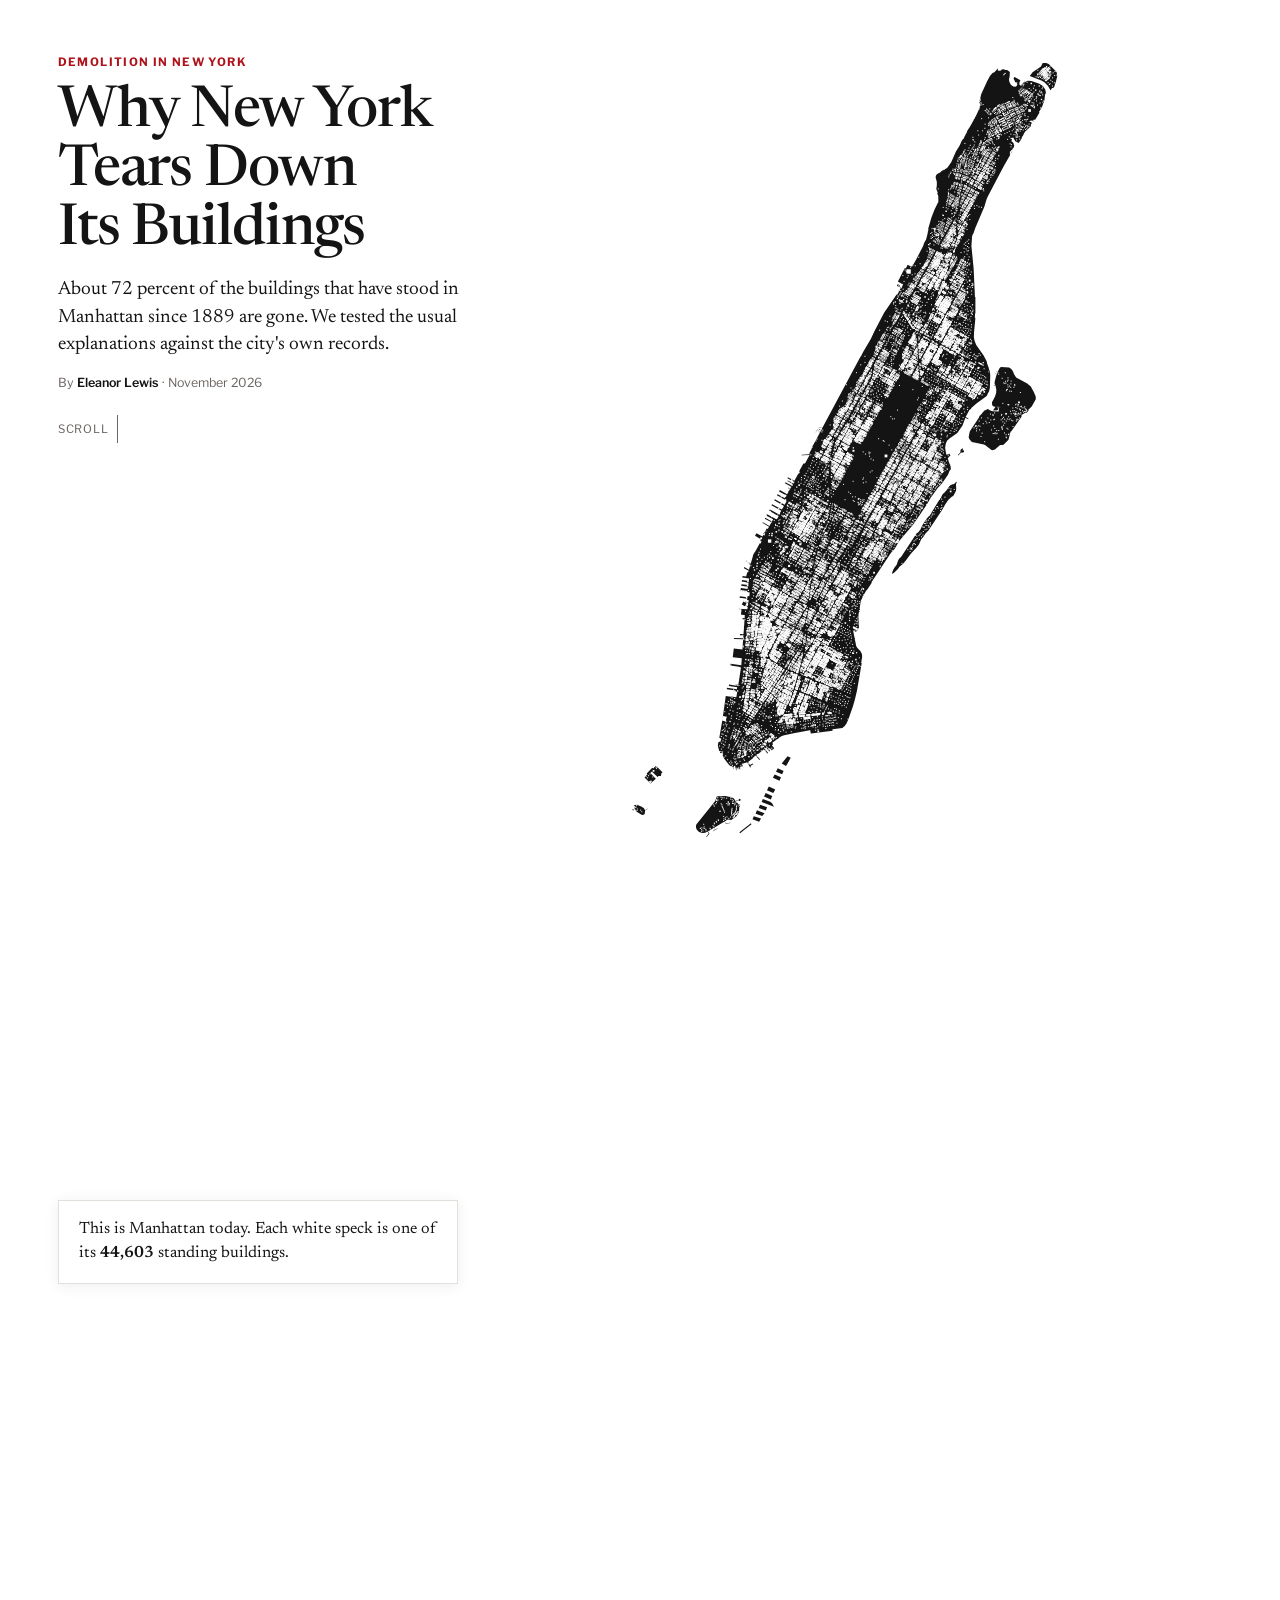
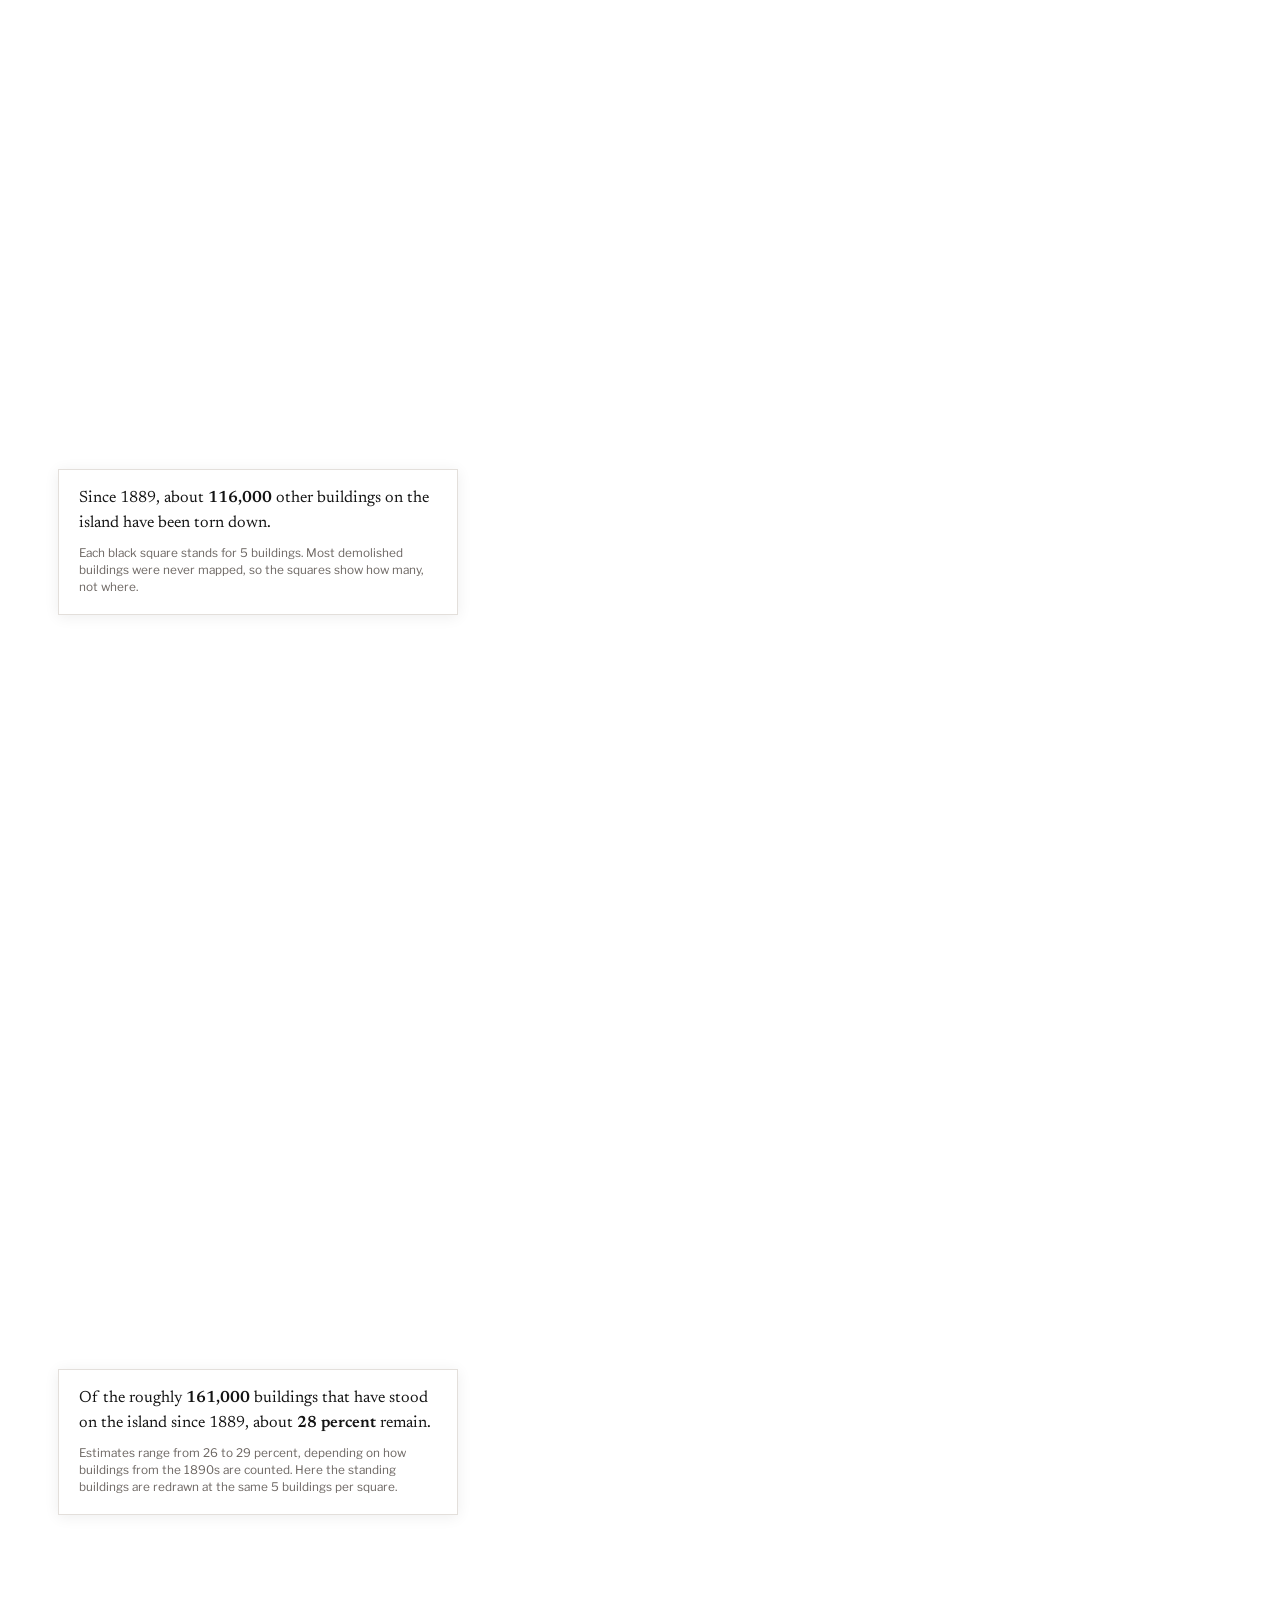
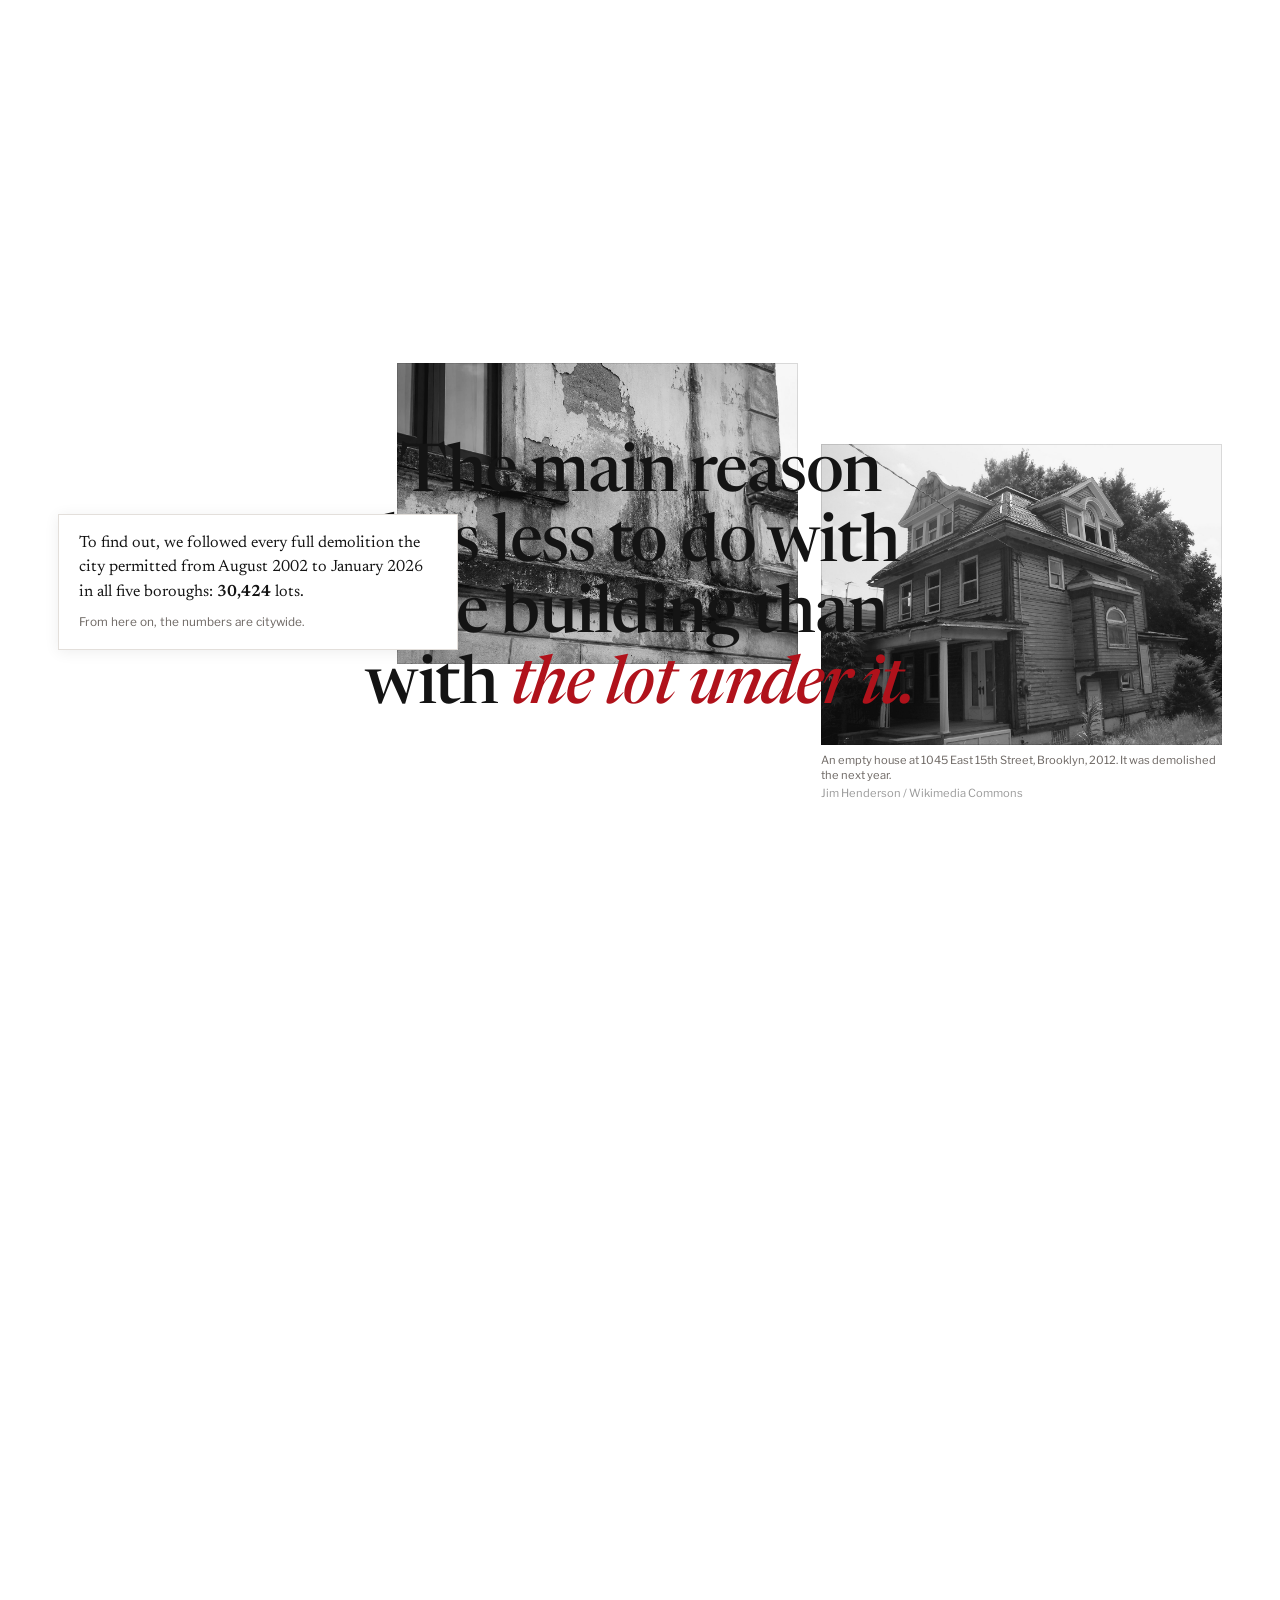
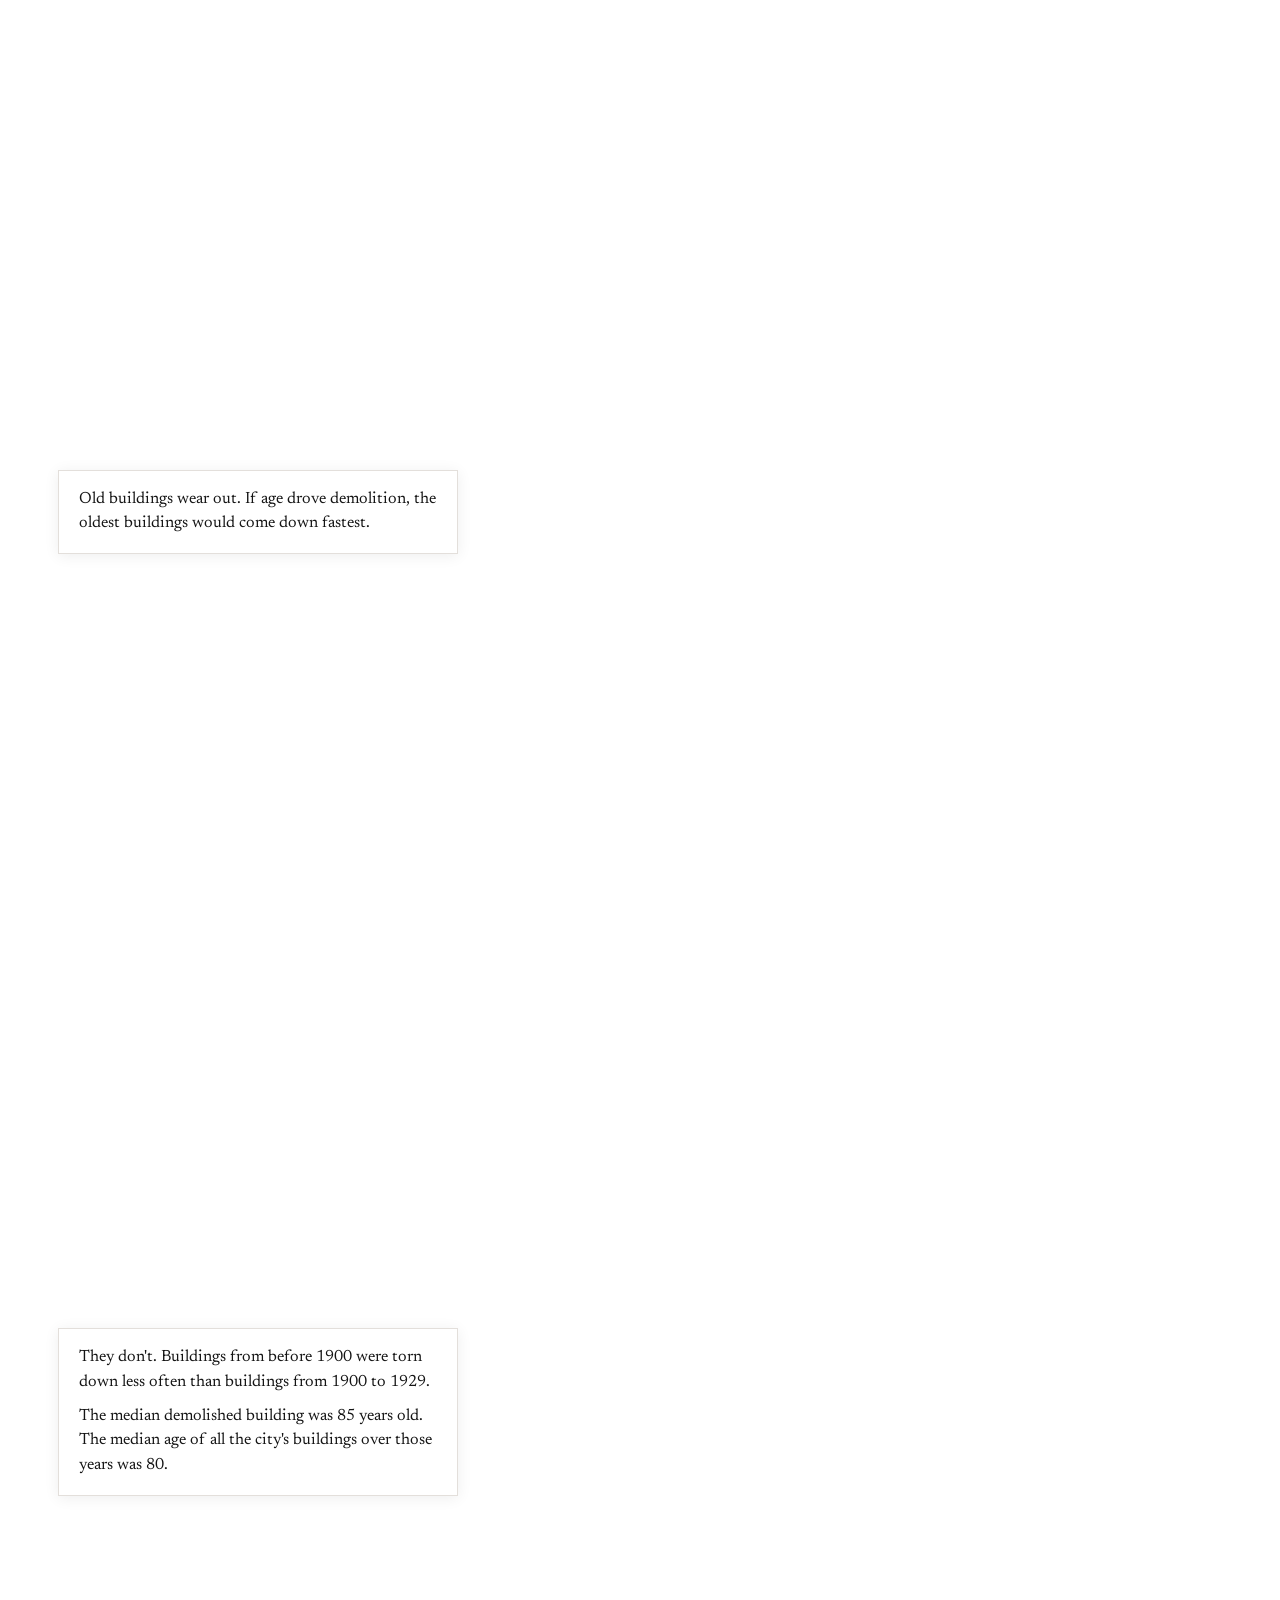
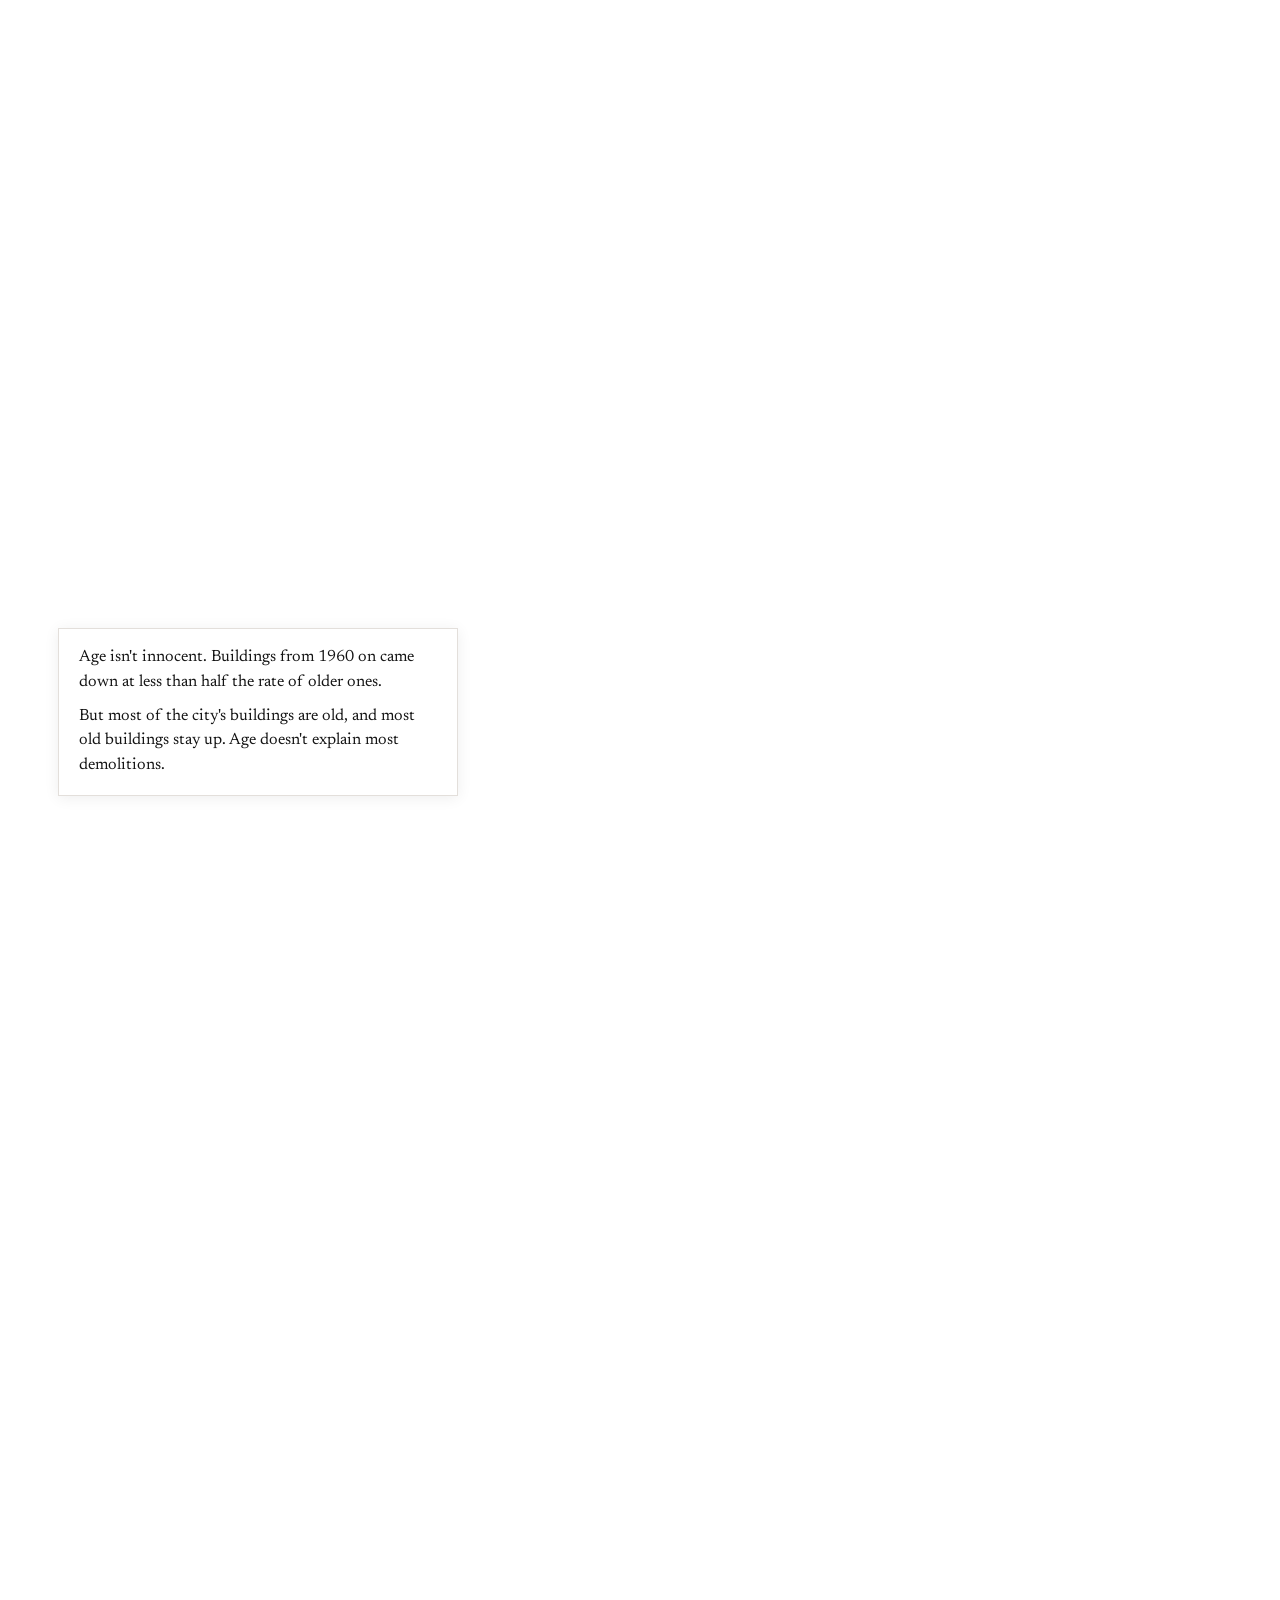
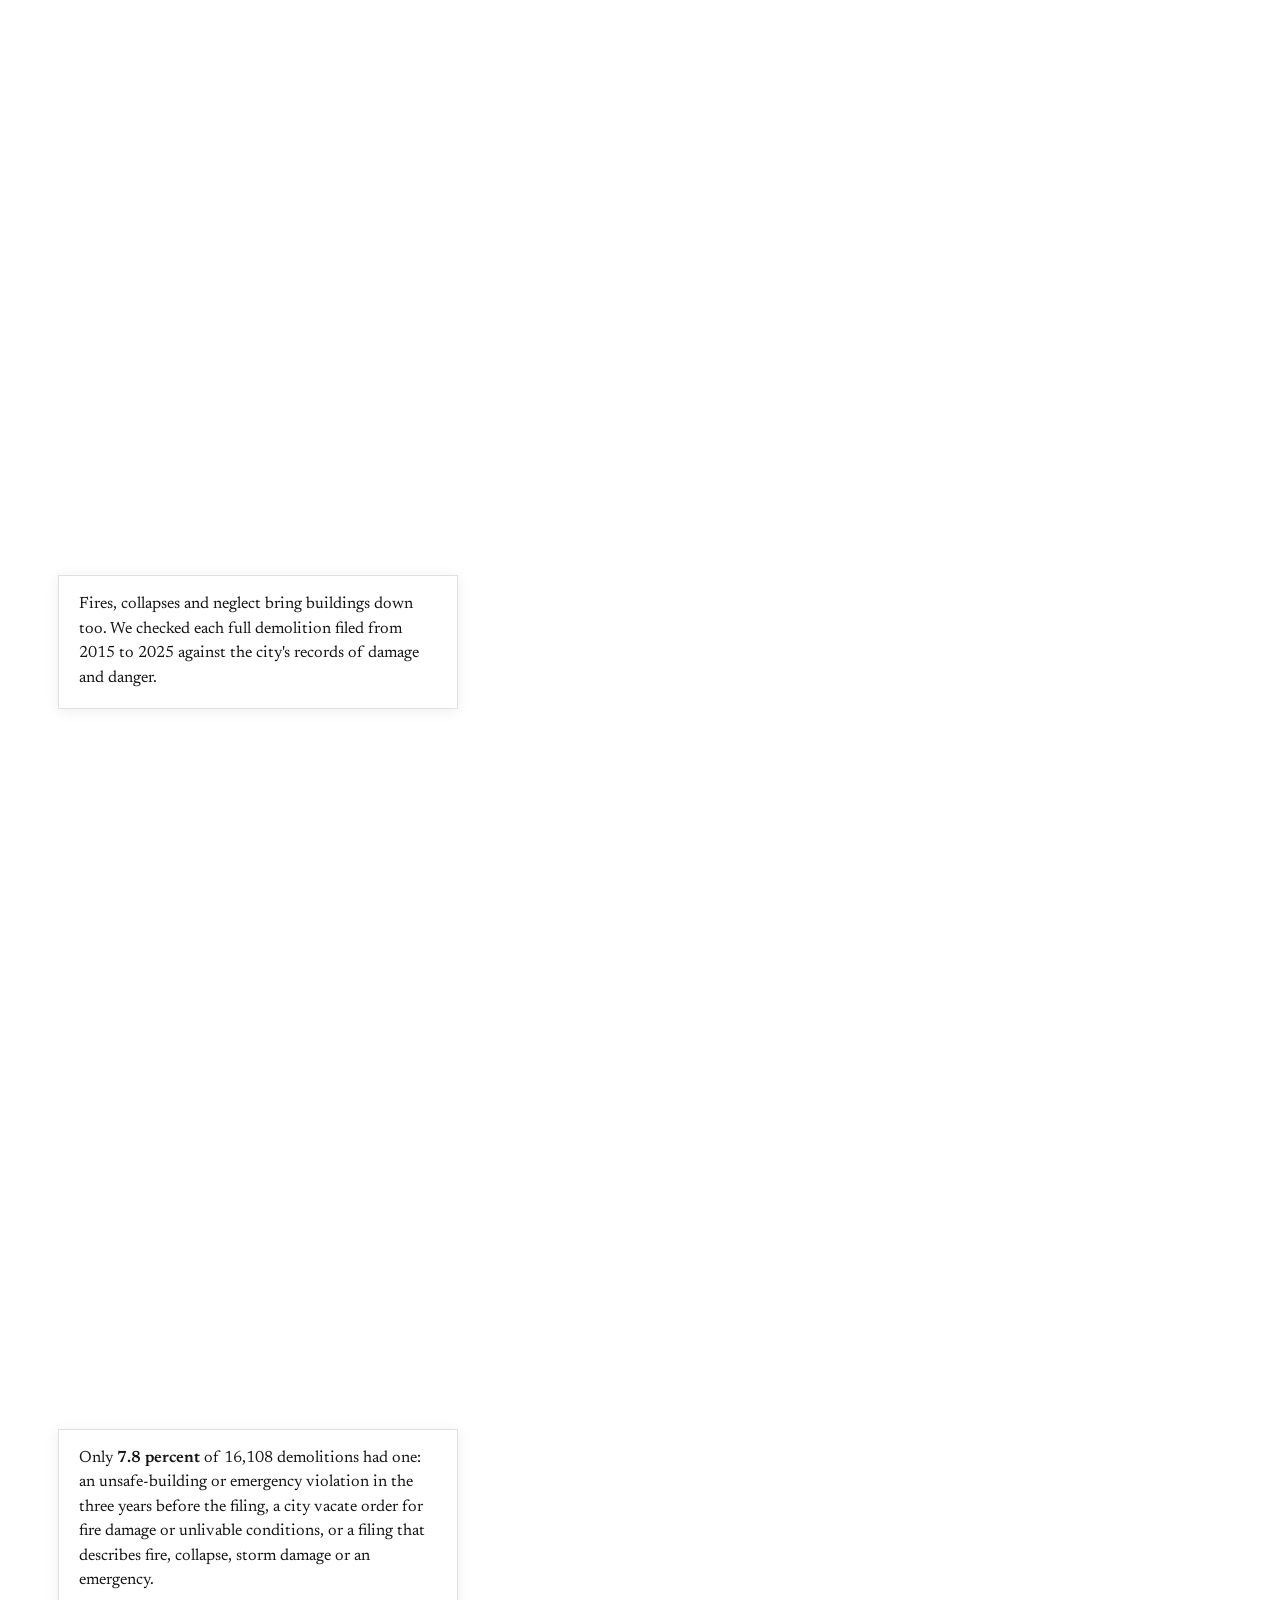
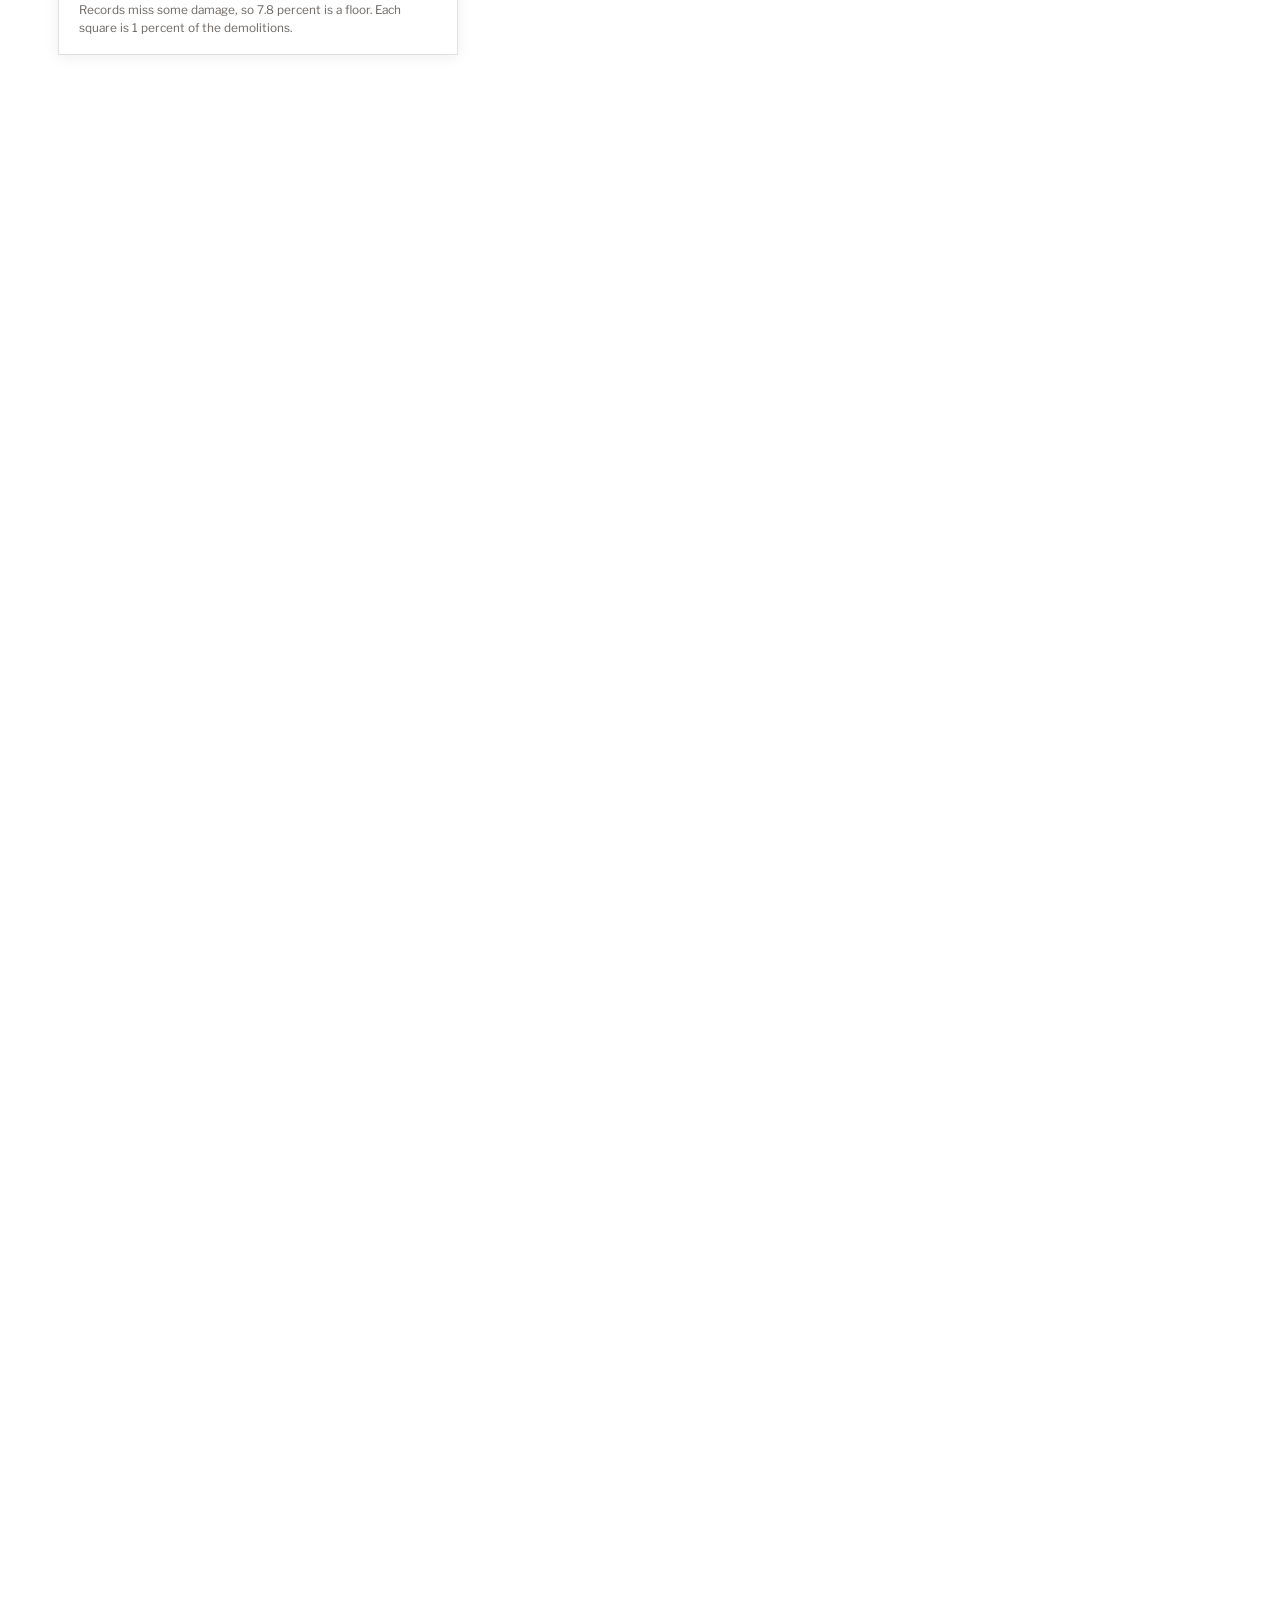
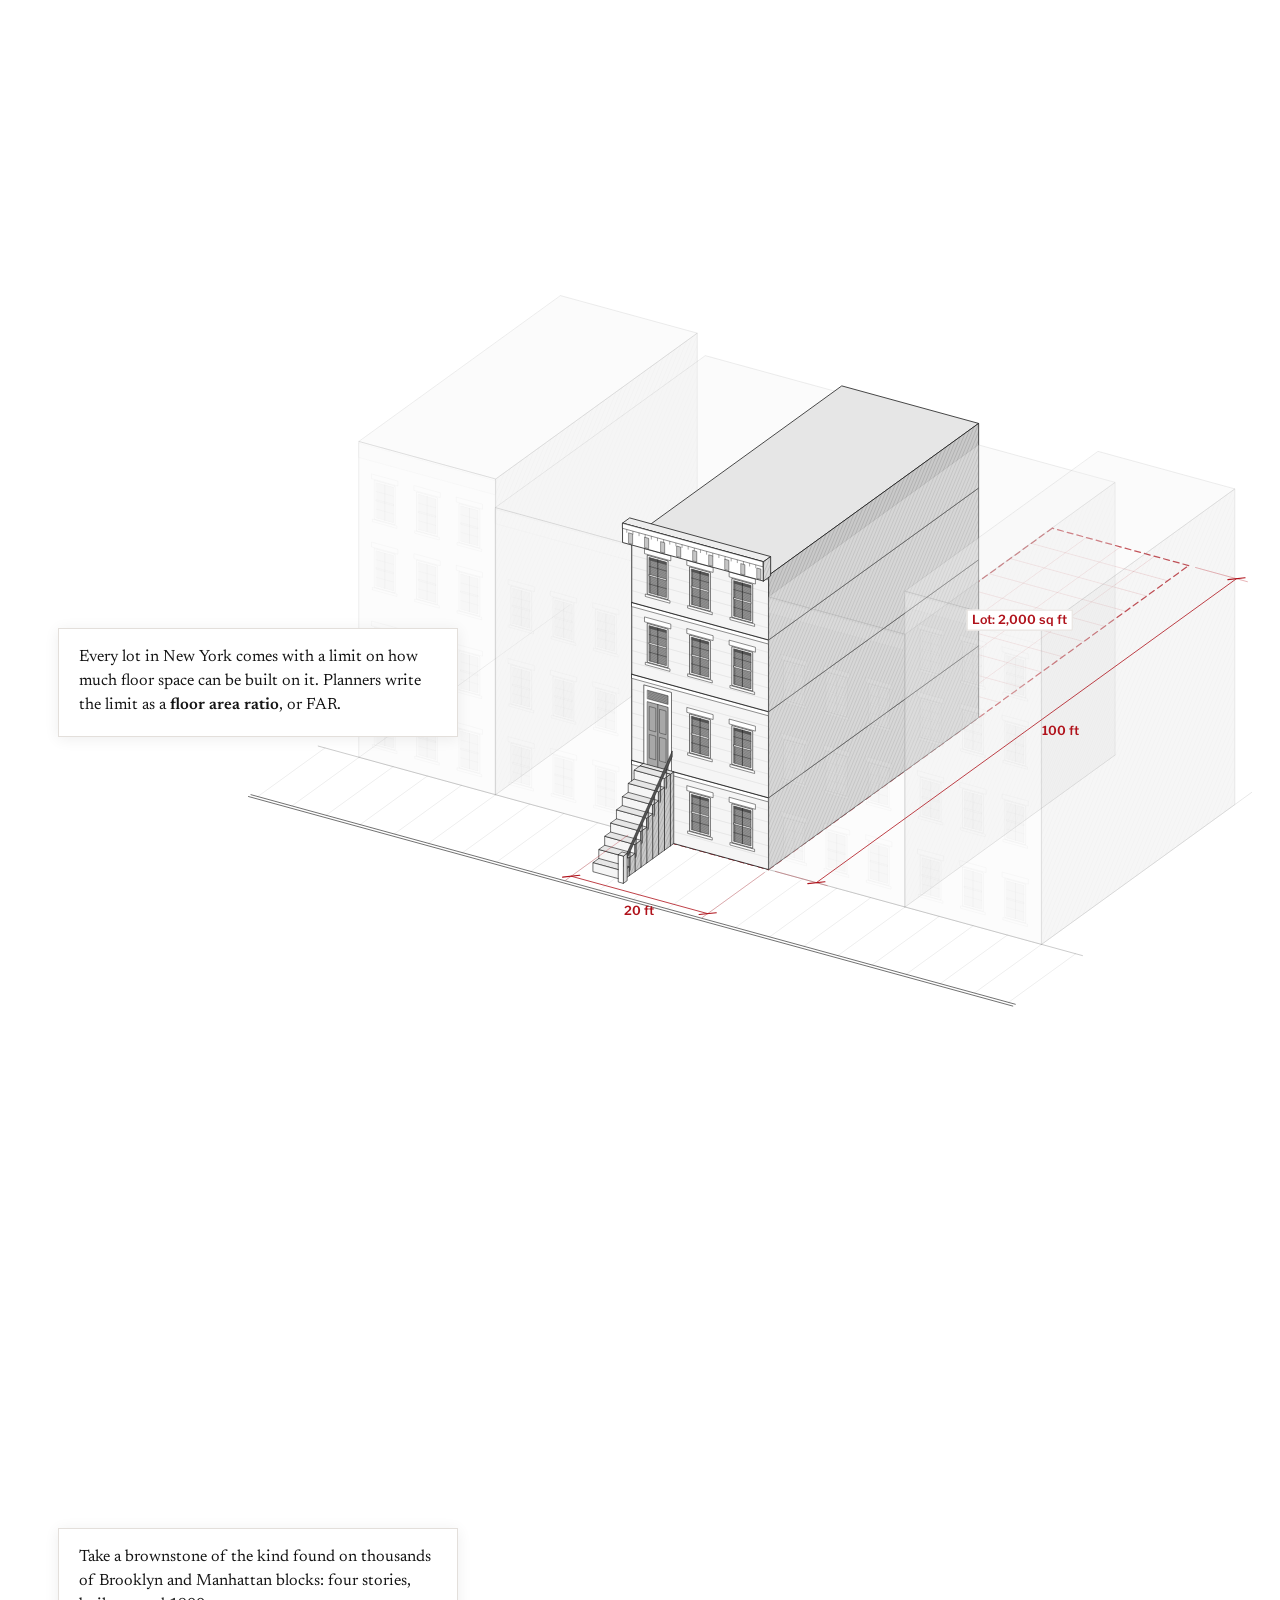
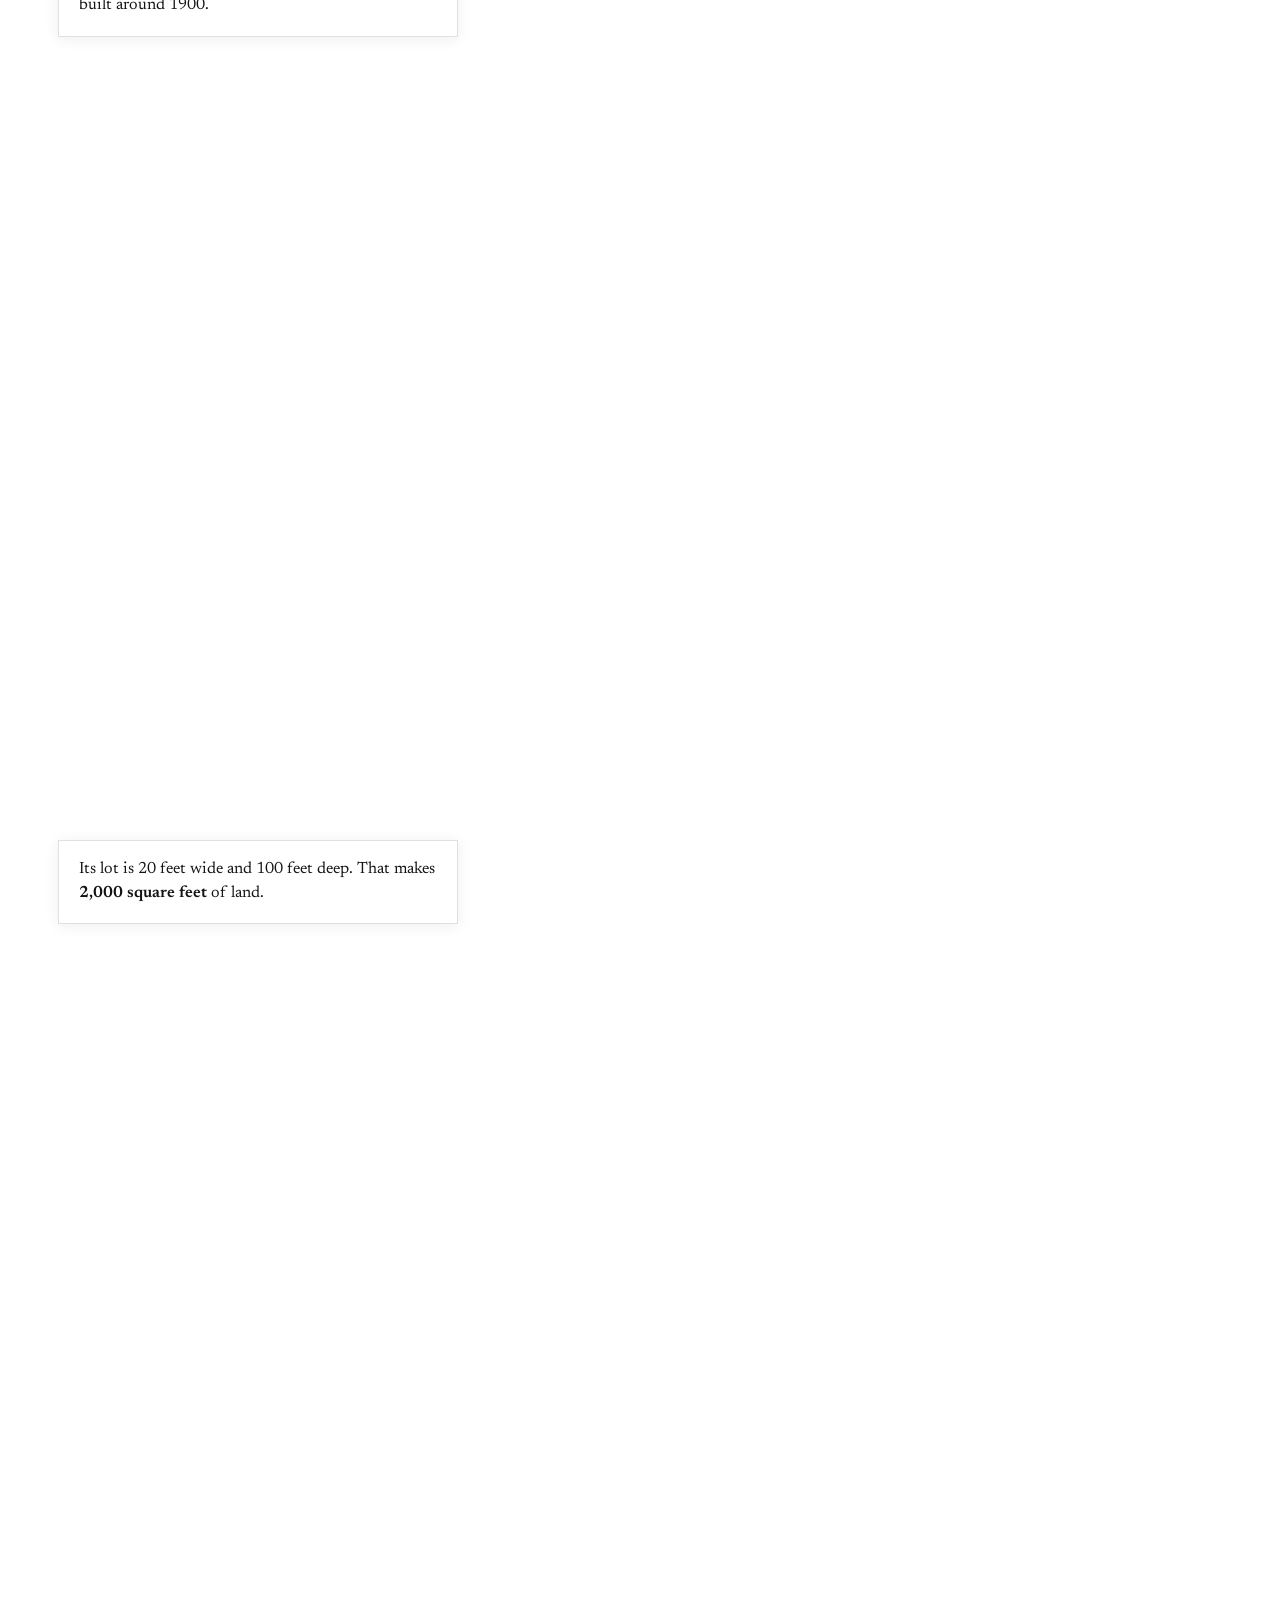
==== nyc-demolition/index.html @ 6cc82352 "Add NYC demolition scrolling story Why New York Tears Down Its Buildings: a scrolling data story on " ====
<!DOCTYPE html>
<html lang="en">
<head>
<meta charset="utf-8">
<meta name="viewport" content="width=device-width, initial-scale=1">
<title>Why New York Tears Down Its Buildings</title>
<link rel="preconnect" href="https://fonts.googleapis.com">
<link rel="preconnect" href="https://fonts.gstatic.com" crossorigin>
<link href="https://fonts.googleapis.com/css2?family=Libre+Franklin:wght@400;500;600;700&family=Newsreader:ital,opsz,wght@0,6..72,400;0,6..72,500;0,6..72,600;1,6..72,400&display=swap" rel="stylesheet">
<style>
:root{
  /* one visual world: newsprint white, ink black, demolition red. Pinned full-height stages; text cards scroll over them. */
  --paper:#ffffff;
  --ink:#141414;
  --red:#b0121b;
  --red-deep:#6e0b10;
  --mute:#6c6662;
  --rule:#e3dfdb;
  --land:#f1efec;
  --serif:"Newsreader", "Iowan Old Style", Georgia, "Times New Roman", serif;
  --sans:"Libre Franklin", "Helvetica Neue", Arial, sans-serif;
  color-scheme: light;
}
*{box-sizing:border-box}
html,body{margin:0;background:var(--paper);color:var(--ink)}
body{font-family:var(--serif);font-size:20px;line-height:1.5;-webkit-font-smoothing:antialiased;text-rendering:optimizeLegibility}
a{color:inherit}
:focus-visible{outline:2px solid var(--red);outline-offset:2px}
h1,h2,h3{text-wrap:balance;font-weight:500;margin:0}
.sans{font-family:var(--sans)}

/* ---------- scenes ---------- */
.scene{position:relative}
.stage{position:sticky;top:0;height:100vh;height:100svh;overflow:hidden;background:var(--paper)}
.stage canvas,.stage svg.full{position:absolute;inset:0;width:100%;height:100%;display:block}
.steps{position:relative;z-index:3;margin-top:-100vh;margin-top:-100svh;pointer-events:none}
.step{min-height:100vh;min-height:100svh;display:flex;align-items:center;padding:0 max(16px,4.5vw)}
.step.short{min-height:70vh}
.step.tail{min-height:60vh}
.card{pointer-events:auto;max-width:25rem;background:var(--paper);padding:1rem 1.25rem 1.1rem;border:1px solid var(--rule);box-shadow:0 2px 14px rgba(20,20,20,.07);font-size:1.02rem;line-height:1.5}
.card p{margin:0 0 .6em}
.card p:last-child{margin-bottom:0}
.card .note{font-family:var(--sans);font-size:.74rem;line-height:1.45;color:var(--mute);margin-top:.7em}
.card .label{display:block;font-family:var(--sans);font-size:.72rem;font-weight:700;letter-spacing:.09em;text-transform:uppercase;color:var(--red);margin-bottom:.35em}
.marker{height:2px}
.spacer{height:88vh;height:88svh}
.mute{color:var(--mute)}
b,strong{font-weight:600}
.num{font-variant-numeric:tabular-nums lining-nums}
.sq{display:inline-block;width:.62em;height:.62em;vertical-align:.02em;margin-right:.15em}

/* ---------- opening ---------- */
#open .stage{background:#fff}
.hero{position:absolute;z-index:2;left:max(16px,4.5vw);top:max(16px,6vh);max-width:31rem;transition:none}
.kicker{font-family:var(--sans);font-size:.72rem;font-weight:700;letter-spacing:.12em;text-transform:uppercase;color:var(--red);margin-bottom:.8rem}
.hero h1{font-size:clamp(2.2rem,4.6vw,3.6rem);line-height:1.02;letter-spacing:-.018em;font-weight:500}
.dek{font-size:clamp(1.05rem,1.5vw,1.22rem);line-height:1.42;margin:1rem 0 1rem;max-width:27rem}
.byline{font-family:var(--sans);font-size:.78rem;color:var(--mute)}
.byline b{color:var(--ink);font-weight:600}
.scrollcue{font-family:var(--sans);font-size:.72rem;letter-spacing:.08em;text-transform:uppercase;color:var(--mute);margin-top:1.4rem;display:flex;gap:.5rem;align-items:center}
.scrollcue::after{content:"";width:1px;height:28px;background:var(--mute)}
.ov{position:absolute;z-index:2;pointer-events:none;font-family:var(--sans);opacity:0}
.ov-legend{right:max(16px,3vw);bottom:max(16px,4vh);color:#fff;font-size:.78rem;line-height:1.4;text-align:right;text-shadow:0 1px 2px rgba(0,0,0,.25)}
.ov-legend .sq{background:#141414;outline:1px solid rgba(255,255,255,.55)}
.ov-share{font-size:.8rem;font-weight:600;letter-spacing:.02em;padding:.25rem .5rem}
.ov-share .big{display:block;font-family:var(--serif);font-weight:500;font-size:clamp(2rem,4vw,3rem);line-height:1;letter-spacing:-.02em}
#ov-stand{color:var(--red);background:#fff;padding:.45rem .7rem}
#ov-gone{color:#fff;background:#141414;padding:.45rem .7rem}
.question{position:absolute;inset:0;display:flex;align-items:center;justify-content:center;padding:0 6vw;text-align:center;z-index:2;opacity:0;pointer-events:none}
.question h2{color:#fff;font-size:clamp(2.4rem,6.4vw,5.4rem);line-height:1.02;letter-spacing:-.025em;font-weight:500;max-width:14ch}

/* ---------- charts ---------- */
.chartwrap{position:absolute;inset:0}
svg text{font-family:var(--sans)}
.reveal{position:absolute;inset:0;display:flex;align-items:center;justify-content:center;padding:0 7vw;opacity:0;pointer-events:none;z-index:2}
.reveal h2{font-size:clamp(2.1rem,5.2vw,4.4rem);line-height:1.06;letter-spacing:-.022em;max-width:16ch;text-align:center}
.reveal h2 em{font-style:italic;color:var(--red)}

/* ---------- suspect title beats ---------- */
.sbeat{position:absolute;inset:0;z-index:2;pointer-events:none;display:grid;grid-template-columns:23vw minmax(0,1fr);align-items:center;gap:3.5vw;padding:0 4.5vw;visibility:hidden}
.sbeat .bk,.sbeat .bt,.sbeat figure{opacity:0;will-change:opacity,transform}
.sbeat .bk{font-family:var(--sans);font-size:.78rem;font-weight:700;letter-spacing:.14em;text-transform:uppercase;color:var(--red);margin-bottom:.9rem}
.sbeat .bt{font-family:var(--serif);font-size:clamp(3.2rem,6.4vw,6.6rem);line-height:.9;letter-spacing:-.035em;font-weight:500}
.sbeat .ph{display:grid;grid-template-columns:1fr 1fr;gap:1.8vw;align-items:start}
.sbeat figure{margin:0;width:min(100%,calc((100svh - 15rem) * 1.3333))}
.sbeat figure.f2{margin-top:9vh}
.sbeat img{display:block;width:100%;height:auto;aspect-ratio:4/3;object-fit:cover;background:#ececec;outline:1px solid rgba(0,0,0,.12);outline-offset:-1px}
.sbeat figcaption{font-family:var(--sans);font-size:.7rem;line-height:1.38;color:var(--mute);margin-top:.5rem;max-width:30rem}
.sbeat figcaption .cr{display:block;color:#9a9a9a;margin-top:.15rem}
@media (max-width:760px){
  .step.short{min-height:120vh;min-height:120svh}
  .sbeat{grid-template-columns:1fr;align-content:center;gap:1.1rem;padding:0 16px}
  .sbeat .bt{font-size:clamp(3rem,15vw,4.4rem)}
  .sbeat .bk{margin-bottom:.5rem}
  .sbeat .ph{grid-template-columns:1fr;gap:.9rem}
  .sbeat figure{width:min(80%,calc((100svh - 17rem) * .6667))}
  .sbeat figure.f2{margin-top:0;justify-self:end}
}

/* ---------- brownstone ---------- */
#far .stage{background:#fff}
.far-letters{position:absolute;inset:0;display:flex;align-items:center;justify-content:center;gap:clamp(.6rem,3vw,3rem);pointer-events:none;z-index:2}
.far-letters .w{display:flex;flex-direction:column;align-items:center}
.far-letters .L{font-size:clamp(5rem,16vw,13rem);line-height:.9;font-weight:500;letter-spacing:-.03em}
.far-letters .rest{font-family:var(--serif);font-size:clamp(1.2rem,2.6vw,2.3rem);color:var(--red);font-style:italic;white-space:nowrap}
.hl{position:absolute;z-index:2;font-family:var(--sans);font-size:.78rem;line-height:1.25;color:var(--ink);white-space:nowrap;pointer-events:none;opacity:0;transform:translate(-50%,-50%)}
.hl.red{color:var(--red);font-weight:600}
.hl.left{transform:translate(0,-50%)}
.hl.red.left{font-size:.82rem}
.hl.tag{background:#fff;padding:.1rem .3rem;border:1px solid var(--rule)}
.equation{position:absolute;z-index:2;font-family:var(--serif);opacity:0;pointer-events:none;text-align:left}
.equation .eq{font-size:clamp(1.6rem,3.2vw,2.6rem);line-height:1.1;letter-spacing:-.01em}
.equation .eq .r{color:var(--red)}
.equation .cap{font-family:var(--sans);font-size:.74rem;color:var(--mute);margin-top:.3rem}
.illus{position:absolute;z-index:2;right:max(16px,3vw);bottom:max(12px,2.5vh);font-family:var(--sans);font-size:.7rem;color:var(--mute);max-width:21rem;text-align:right;opacity:0;pointer-events:none}

/* ---------- map ---------- */
#lookup{padding:12vh max(16px,4.5vw) 3rem;border-top:1px solid var(--rule)}
.lk-head{max-width:44rem}
.lk-head h2{font-size:clamp(1.9rem,3.8vw,3rem);line-height:1.05;letter-spacing:-.02em;margin-bottom:1rem}
.lk-head p{margin:0 0 .8em;max-width:40rem}
.lk-grid{display:grid;grid-template-columns:minmax(0,1fr) 22rem;gap:1.5rem;margin-top:1.8rem;align-items:start}
@media (max-width:980px){.lk-grid{grid-template-columns:1fr}}
.mapbox{position:relative;height:min(78vh,760px);min-height:420px;background:#fff;border:1px solid var(--rule);overflow:hidden;touch-action:pan-y}
.mapbox canvas{position:absolute;inset:0;width:100%;height:100%;display:block;cursor:grab}
.mapbox canvas.drag{cursor:grabbing}
.mapctl{position:absolute;right:10px;top:10px;display:flex;flex-direction:column;gap:6px;z-index:2}
.mapctl button{width:34px;height:34px;border:1px solid var(--rule);background:#fff;font:600 18px/1 var(--sans);color:var(--ink);cursor:pointer}
.mapctl button:hover{border-color:var(--ink)}
.maphint{position:absolute;left:10px;bottom:10px;z-index:2;font-family:var(--sans);font-size:.72rem;color:var(--mute);background:rgba(255,255,255,.9);padding:.25rem .45rem}
.mapload{position:absolute;inset:0;display:flex;align-items:center;justify-content:center;font-family:var(--sans);font-size:.85rem;color:var(--mute);z-index:1}
.maptip{position:absolute;z-index:3;pointer-events:none;background:#fff;border:1px solid var(--ink);padding:.35rem .5rem;font-family:var(--sans);font-size:.75rem;line-height:1.35;display:none;max-width:15rem}
.legend{font-family:var(--sans);font-size:.75rem;color:var(--ink);display:flex;flex-wrap:wrap;gap:.4rem 1rem;align-items:center;margin:.7rem 0 0}
.legend .ttl{font-weight:600;width:100%}
.legend .k{display:inline-flex;align-items:center;gap:.35rem}
.legend .k i{display:inline-block;width:12px;height:12px}
.panel{font-family:var(--sans);font-size:.86rem;line-height:1.45}
.panel label{display:block;font-weight:600;font-size:.78rem;margin-bottom:.35rem}
.search{display:flex;gap:.4rem}
.search select,.search input{font:inherit;font-size:.9rem;padding:.55rem .6rem;border:1px solid #bdb7b2;background:#fff;color:var(--ink);border-radius:0;min-width:0}
.search input{flex:1}
.search select{flex:0 0 auto}
.results{list-style:none;margin:.3rem 0 0;padding:0;border:1px solid var(--rule);max-height:15rem;overflow:auto;display:none}
.results li button{all:unset;display:block;width:100%;box-sizing:border-box;padding:.45rem .6rem;cursor:pointer;border-bottom:1px solid var(--rule)}
.results li button:hover,.results li button:focus-visible{background:#f6f3f1}
.results .sub{color:var(--mute);font-size:.76rem}
.status{font-size:.78rem;color:var(--mute);min-height:1.2em;margin-top:.35rem}
.detail{margin-top:1.1rem;border-top:3px solid var(--ink);padding-top:.8rem;display:none}
.detail h3{font-family:var(--serif);font-size:1.35rem;line-height:1.15;margin-bottom:.2rem}
.detail .where{color:var(--mute);font-size:.78rem;margin-bottom:.8rem}
.pctline{display:flex;align-items:baseline;gap:.5rem;margin:.2rem 0 .5rem}
.pctline .big{font-family:var(--serif);font-size:2.4rem;line-height:1;font-weight:500}
.pctbar{position:relative;height:10px;background:linear-gradient(90deg,#d6d1cb 0 75%,#e8a08a 75% 90%,#d9654f 90% 95%,#bb3328 95% 99%,#520a0e 99%);margin:.2rem 0 1rem}
.pctbar i{position:absolute;top:-4px;width:2px;height:18px;background:var(--ink)}
.facts{display:grid;grid-template-columns:auto 1fr;gap:.3rem .8rem;margin:0}
.facts dt{color:var(--mute)}
.facts dd{margin:0}
.farbar{position:relative;height:14px;background:#fff;border:1px solid var(--ink);margin:.35rem 0 .2rem}
.farbar .used{position:absolute;left:0;top:0;bottom:0;background:var(--ink)}
.farbar .coy{position:absolute;top:-5px;bottom:-5px;width:2px;background:var(--red)}
.caveat{font-size:.76rem;color:var(--mute);margin-top:.9rem}
.flag{display:inline-block;font-size:.72rem;font-weight:700;letter-spacing:.04em;text-transform:uppercase;padding:.15rem .4rem;background:var(--red);color:#fff;margin:.1rem 0 .4rem}

/* ---------- methods ---------- */
#methods{padding:5rem max(16px,4.5vw) 6rem;border-top:1px solid var(--rule);background:#faf9f7}
#methods .inner{max-width:42rem}
#methods h2{font-size:1.6rem;margin-bottom:1rem}
#methods h3{font-family:var(--sans);font-size:.78rem;font-weight:700;letter-spacing:.09em;text-transform:uppercase;margin:1.8rem 0 .5rem;color:var(--red)}
#methods p,#methods li{font-size:.95rem;line-height:1.55}
#methods ul{padding-left:1.1rem;margin:.4rem 0}
#methods li{margin-bottom:.35rem}
.foot{font-family:var(--sans);font-size:.75rem;color:var(--mute);margin-top:2.5rem}

@media (max-width:760px){
  body{font-size:18px}
  .step{align-items:flex-end;padding-bottom:9vh}
  .card{max-width:none;width:100%;font-size:.98rem}
  .hero{right:16px}
  .ov-legend{bottom:auto;top:12px}
}
@media (prefers-reduced-motion: reduce){
  *{scroll-behavior:auto}
}
</style>
</head>
<body>

<!-- =========================================================== 1. OPENING: MANHATTAN -->
<section class="scene" id="open" aria-label="How many of Manhattan's buildings are gone">
  <div class="stage">
    <canvas id="c-open" aria-hidden="true"></canvas>
    <header class="hero" id="hero">
      <div class="kicker">Demolition in New York</div>
      <h1>Why New York Tears Down Its Buildings</h1>
      <p class="dek">About 72 percent of the buildings that have stood in Manhattan since 1889 are gone. We tested the usual explanations against the city's own records.</p>
      <div class="byline">By <b>Eleanor Lewis</b> · November 2026</div>
      <div class="scrollcue">Scroll</div>
    </header>
    <div class="ov ov-legend" id="ov-legend"><span class="sq"></span> = <span class="unitn">5</span> buildings<br>Squares show counts, not locations</div>
    <div class="ov ov-share" id="ov-stand"><span class="big">28%</span>still standing</div>
    <div class="ov ov-share" id="ov-gone"><span class="big">72%</span>torn down</div>
    <div class="question" id="question"><h2>Why were they torn down?</h2></div>
  </div>
  <div class="steps">
    <div class="spacer" aria-hidden="true"></div>
    <div class="step"><div class="card"><p>This is Manhattan today. Each white speck is one of its <b class="num">44,603</b> standing buildings.</p></div></div>
    <div class="step"><div class="card"><p>Since 1889, about <b class="num">116,000</b> other buildings on the island have been torn down.</p><p class="note">Each black square stands for <span class="unitn">5</span> buildings. Most demolished buildings were never mapped, so the squares show how many, not where.</p></div></div>
    <div class="step"><div class="card"><p>Of the roughly <b class="num">161,000</b> buildings that have stood on the island since 1889, about <b>28 percent</b> remain.</p><p class="note">Estimates range from 26 to 29 percent, depending on how buildings from the 1890s are counted. Here the standing buildings are redrawn at the same <span class="unitn">5</span> buildings per square.</p></div></div>
    <div class="step"><div class="marker"></div></div>
    <div class="step tail"><div class="marker"></div></div>
  </div>
</section>

<!-- =========================================================== 2. SUSPECTS: AGE AND DAMAGE -->
<section class="scene" id="suspects" aria-label="Testing age and damage">
  <div class="stage">
    <svg class="full" id="svg-sus" aria-hidden="true"></svg>
    <div class="sbeat" id="sus-age">
      <div class="tt"><div class="bk">Suspect one</div><h2 class="bt">Age</h2></div>
      <div class="ph">
        <figure class="f1"><img src="img/age-1.jpg" width="1000" height="750" loading="lazy" decoding="async" alt="Brick row buildings with fire escapes and bracketed cornices."></figure>
        <figure class="f2"><img src="img/age-2.jpg" width="1400" height="1167" style="aspect-ratio:6/5" loading="lazy" decoding="async" alt="Three five-story tenements with fire escapes above a delicatessen, a florist and a candy store, with cars parked at the curb."><figcaption>Tenements at 808–810 Second Avenue, Manhattan, photographed for the Historic American Buildings Survey. The buildings have since been torn down.<span class="cr">Historic American Buildings Survey / Library of Congress</span></figcaption></figure>
      </div>
    </div>
    <div class="sbeat" id="sus-dmg">
      <div class="tt"><div class="bk">Suspect two</div><h2 class="bt">Damage</h2></div>
      <div class="ph">
        <figure class="f1"><img src="img/damage-1.jpg" width="1365" height="1024" loading="lazy" decoding="async" alt="Close view of a stone facade with peeling paint and dark water stains below a window."></figure>
        <figure class="f2"><img src="img/damage-2.jpg" width="1400" height="1050" loading="lazy" decoding="async" alt="An empty wooden house with weathered clapboard and a sagging porch roof."><figcaption>An empty house at 1045 East 15th Street, Brooklyn, 2012. It was demolished the next year.<span class="cr">Jim Henderson / Wikimedia Commons</span></figcaption></figure>
      </div>
    </div>
    <div class="reveal" id="reveal"><h2>The main reason has less to do with the building than with <em>the lot under it.</em></h2></div>
  </div>
  <div class="steps">
    <div class="step"><div class="card"><p>To find out, we followed every full demolition the city permitted from August 2002 to January 2026 in all five boroughs: <b class="num">30,424</b> lots.</p><p class="note">From here on, the numbers are citywide.</p></div></div>
    <div class="step short"><div class="marker"></div></div>
    <div class="step"><div class="card"><p>Old buildings wear out. If age drove demolition, the oldest buildings would come down fastest.</p></div></div>
    <div class="step"><div class="card"><p>They don't. Buildings from before 1900 were torn down less often than buildings from 1900 to 1929.</p><p>The median demolished building was 85 years old. The median age of all the city's buildings over those years was 80.</p></div></div>
    <div class="step"><div class="card"><p>Age isn't innocent. Buildings from 1960 on came down at less than half the rate of older ones.</p><p>But most of the city's buildings are old, and most old buildings stay up. Age doesn't explain most demolitions.</p></div></div>
    <div class="step short"><div class="marker"></div></div>
    <div class="step"><div class="card"><p>Fires, collapses and neglect bring buildings down too. We checked each full demolition filed from 2015 to 2025 against the city's records of damage and danger.</p></div></div>
    <div class="step"><div class="card"><p>Only <b>7.8 percent</b> of <span class="num">16,108</b> demolitions had one: an unsafe-building or emergency violation in the three years before the filing, a city vacate order for fire damage or unlivable conditions, or a filing that describes fire, collapse, storm damage or an emergency.</p><p class="note">Records miss some damage, so 7.8 percent is a floor. Each square is 1 percent of the demolitions.</p></div></div>
    <div class="step"><div class="marker"></div></div>
    <div class="step tail"><div class="marker"></div></div>
  </div>
</section>

<!-- =========================================================== 3. FAR AND THE BROWNSTONE -->
<section class="scene" id="far" aria-label="Floor area ratio, explained with a brownstone">
  <div class="stage">
    <canvas id="c-house" aria-hidden="true"></canvas>
    <div class="far-letters" id="far-letters" aria-hidden="true">
      <div class="w"><span class="L">F</span><span class="rest">Floor</span></div>
      <div class="w"><span class="L">A</span><span class="rest">Area</span></div>
      <div class="w"><span class="L">R</span><span class="rest">Ratio</span></div>
    </div>
    <div id="house-ov"></div>
    <div class="equation" id="equation"><div class="eq"><span class="num">4,000</span> sq ft <span class="mute">÷</span> <span class="num">2,000</span> sq ft = <span class="r">FAR 2.0</span></div><div class="cap">floor area ÷ lot area</div></div>
    <div class="illus" id="illus">Illustration of a typical lot. The extra floors show the amount of space allowed; real zoning also limits height, depth and yards.</div>
  </div>
  <div class="steps">
    <div class="step"><div class="card"><p>Every lot in New York comes with a limit on how much floor space can be built on it. Planners write the limit as a <b>floor area ratio</b>, or FAR.</p></div></div>
    <div class="step"><div class="card"><p>Take a brownstone of the kind found on thousands of Brooklyn and Manhattan blocks: four stories, built around 1900.</p></div></div>
    <div class="step"><div class="card"><p>Its lot is 20 feet wide and 100 feet deep. That makes <b>2,000 square feet</b> of land.</p></div></div>
    <div class="step"><div class="card"><p>Each of its four floors is 20 by 50 feet, or 1,000 square feet. Together they hold <b>4,000 square feet</b>.</p></div></div>
    <div class="step"><div class="card"><p>Divide the floor area by the lot area and you have the FAR: 4,000 ÷ 2,000 = <b>2.0</b>.</p></div></div>
    <div class="step"><div class="card"><p>Now suppose the zoning here allows a FAR of 4.0. The lot could hold <b>8,000 square feet</b>, the equivalent of four more floors. The house uses half of its allowance.</p></div></div>
    <div class="step"><div class="card"><p>To a buyer who wants to build, those 4,000 unbuilt square feet can be worth more than the house. Getting at them usually means tearing the house down.</p></div></div>
    <div class="step"><div class="card"><p>On a block where the limit is 2.0, the same house already uses everything it is allowed. There is nothing more to build, and far less reason to knock it down.</p></div></div>
    <div class="step tail"><div class="marker"></div></div>
  </div>
</section>

<!-- =========================================================== 4. THE EVIDENCE ON FAR -->
<section class="scene" id="evidence" aria-label="Demolition rates by unused floor area">
  <div class="stage">
    <canvas id="c-ev" aria-hidden="true"></canvas>
    <svg class="full" id="svg-ev" aria-hidden="true"></svg>
  </div>
  <div class="steps">
    <div class="step"><div class="card"><p>Back to the evidence. Here are the demolition rates by building age again.</p></div></div>
    <div class="step"><div class="card"><p>Now the same rate, grouped by how much of its allowed floor area each lot was using, on the same scale.</p></div></div>
    <div class="step"><div class="card"><p>Lots using less than a quarter of their allowance came down <b>41 times</b> as often as lots at or past their limit.</p><p>Compared with lots of similar age, size, use, borough and landmark status, the odds were still about <b>18 times</b> higher.</p></div></div>
    <div class="step"><div class="card"><p>The new buildings constructed after a demolition fit the pattern. Whether a demolished lot had been using a fifth of its allowance or three-quarters of it, the median building that replaced it used <b>all of it</b>.</p><p class="note">Among demolished lots with a new building on record a few years later (63 percent). About 20 percent had been merged into larger lots, and 17 percent were still empty.</p></div></div>
    <div class="step tail"><div class="marker"></div></div>
  </div>
</section>

<!-- =========================================================== 5. THE POLICY LINK -->
<section class="scene" id="policy" aria-label="What happens when the city rezones">
  <div class="stage">
    <svg class="full" id="svg-pol" aria-hidden="true"></svg>
  </div>
  <div class="steps">
    <div class="step"><div class="card"><p>The limits are set by the city, and the city changes them. Rezonings adopted from 2003 to 2007 alone covered about <b>188,000 lots</b>: 14 percent got a higher limit and 23 percent a lower one.</p></div></div>
    <div class="step"><div class="card"><p>When a lot's limit went up, demolitions there rose <b>2.16 times</b> as fast as on similar lots the city left alone. The pattern held in each of six rounds of rezoning between 2006 and 2024.</p><p class="note">95 percent interval: 1.85 to 2.53. Each round compares the three years before and after a rezoning.</p></div></div>
    <div class="step"><div class="card"><p>When the limit went down, the demolition rate fell to <b>0.68 times</b> that of lots left alone.</p><p class="note">Two cautions: the city tends to raise limits where it already expects growth, and to lower them after waves of teardowns. Both can make the effects look larger.</p></div></div>
    <div class="step"><div class="card"><p>In December 2024 the City Council adopted City of Yes for Housing Opportunity. Between the city's 2024 and 2026 lot records, about <b>541,000</b> lots with buildings got a higher limit, most of them through it.</p><p>If past patterns hold, our model expects about <b>4,300</b> demolitions over three years under the new limits, against about 2,500 under the old ones. The rules are too new to test.</p></div></div>
    <div class="step tail"><div class="marker"></div></div>
  </div>
</section>

<!-- =========================================================== 6. MAP AND LOOKUP -->
<section id="lookup" aria-labelledby="lk-title">
  <div class="lk-head">
    <div class="kicker">Every lot in the city</div>
    <h2 id="lk-title">Which lots look like the ones that came down?</h2>
    <p>We scored all <span class="num">804,166</span> lots with a building in the five boroughs by how closely they resemble lots demolished in the past. Unused floor area carries the most weight; age, size, use, borough, landmark status and recent rezonings adjust it.</p>
    <p>The score uses the limits in force before City of Yes, the version we could test. Trained on demolitions from 2008 to 2020, it put <b>61 percent</b> of the 2020–23 demolitions, which it had never seen, in the riskiest tenth of lots. Since January 2024, demolition has been filed for <span class="num">2,451</span> scored lots; 48 percent were in that tenth.</p>
    <p class="note sans" style="font-size:.8rem;color:var(--mute)">A high score means a lot shares traits with past demolitions. It is not a forecast for any one building.</p>
  </div>
  <div class="lk-grid">
    <div>
      <div class="mapbox" id="mapbox">
        <canvas id="c-map" aria-label="Map of demolition risk scores for every lot in New York City" role="img"></canvas>
        <div class="mapload" id="mapload">Loading 804,166 lots…</div>
        <div class="mapctl"><button type="button" id="zin" aria-label="Zoom in">+</button><button type="button" id="zout" aria-label="Zoom out">−</button><button type="button" id="zall" aria-label="Show the whole city" style="font-size:12px">All</button></div>
        <div class="maphint" id="maphint">Drag to move · Ctrl + scroll or +/− to zoom · zoom in for single lots</div>
        <div class="maptip" id="maptip"></div>
      </div>
      <div class="legend" id="legend"></div>
    </div>
    <div class="panel">
      <label for="addr">Look up a lot</label>
      <div class="search">
        <select id="boro" aria-label="Borough"><option value="1">Manhattan</option><option value="2">Bronx</option><option value="3" selected>Brooklyn</option><option value="4">Queens</option><option value="5">Staten Island</option></select>
        <input id="addr" type="search" autocomplete="off" placeholder="e.g. 335 Union Street" aria-describedby="lk-status">
      </div>
      <ul class="results" id="results" aria-label="Matching addresses"></ul>
      <div class="status" id="lk-status" aria-live="polite">Type a house number and street, or click a lot on the map.</div>
      <div class="detail" id="detail" aria-live="polite"></div>
    </div>
  </div>
</section>

<!-- =========================================================== 7. METHODS -->
<section id="methods" aria-labelledby="m-title">
  <div class="inner">
    <h2 id="m-title">How this was done</h2>
    <h3>Manhattan, 1889 to today</h3>
    <p>Standing buildings are the city's building footprints (main buildings; detached garages and sheds left out). The number that have stood since 1889 adds the 1889 count of every building on the island to the new buildings planned or filed each year after: an 1898 real-estate history for 1889–1899, the Office for Metropolitan History's index of new-building applications for 1900–1986, and Department of Buildings permits for 1989–2026. Demolished = everything that stood minus what stands. Applications are not completions, so the share standing is an estimate; reasonable choices for the 1890s give 26 to 29 percent.</p>
    <h3>Demolitions, 2002–2026, citywide</h3>
    <p>Full demolitions from Department of Buildings job filings (BIS and DOB NOW) with a permit, matched by tax lot to the PLUTO lot file released just before each three-year window (nine releases, 2003 to 2026). Age is the year built on record, which is often rounded. FAR use is the lot's built floor area divided by the largest residential or commercial floor area its zoning allowed at the time.</p>
    <h3>What replaced them</h3>
    <p>For each demolished lot, the lot record about three to six years after the demolition window began. Of 28,409 demolitions with a later record, 63 percent had a new building, 20 percent had been merged into a larger lot and 17 percent were still empty. For the rebuilt lots, the share of the allowance in use is built floor area divided by the larger of the residential or commercial limit: before, under the limit at the time of the demolition; after, under the limit on record when the new building appeared (it had changed on 25 percent of lots). Measured against the earlier limit, the medians after are 98 to 104 percent. Shares above 100 percent mostly reflect zoning bonuses and community-facility allowances, which the limit used here leaves out.</p>
    <h3>Damage</h3>
    <p>Permitted full demolitions filed 2015–2025, checked against DOB unsafe-building, emergency and structurally compromised violations issued up to three years before the filing (and 30 days after), HPD vacate orders for fire damage or habitability, and filing descriptions naming fire, collapse, storm damage or an emergency.</p>
    <h3>The model</h3>
    <p>A weighted case-control logistic regression: all demolished lots and a 2 percent sample of the rest, weighted back to the full count. The rezoning test is a difference-in-differences: for lots with no zoning change in the previous round, it compares the change in demolition rates on rezoned lots with the change on lots left alone.</p>
    <h3>The scores</h3>
    <p>Each lot's score is the same model applied to the 2026 lot file, with the allowance as recorded in 2024. Tested out of time (trained 2008–2020, tested on August 2020 to July 2023), it scored an AUC of 0.851; its predictions ran a little high. The City of Yes figure applies the same model to the 2026 limits, which it was never trained on.</p>
    <h3>Sources</h3>
    <ul>
      <li>NYC Open Data: <a href="https://data.cityofnewyork.us/d/5zhs-2jue">Building Footprints</a>, <a href="https://data.cityofnewyork.us/d/ic3t-wcy2">DOB Job Application Filings</a>, <a href="https://data.cityofnewyork.us/d/w9ak-ipjd">DOB NOW: Build Job Application Filings</a>, <a href="https://data.cityofnewyork.us/d/3h2n-5cm9">DOB Violations</a>, <a href="https://data.cityofnewyork.us/d/tb8q-a3ar">HPD Order to Repair/Vacate Orders</a>, <a href="https://data.cityofnewyork.us/d/gthc-hcne">Borough Boundaries</a></li>
      <li>NYC Department of City Planning, <a href="https://www.nyc.gov/content/planning/pages/resources/datasets/mappluto-pluto-change">PLUTO and its archive</a></li>
      <li><a href="https://www.metrohistory.com/permit-search">Office for Metropolitan History, building permit search</a> (Manhattan new-building applications, 1900–1986)</li>
      <li><a href="https://archive.org/details/historyofrealest00durs">A History of Real Estate, Building and Architecture in New York City (1898)</a></li>
      <li>Richard Howe, <a href="https://www.gothamcenter.org/blog/notes-on-manhattan-bricks">"Notes on Manhattan Bricks," Gotham Center</a> (1889 building count)</li>
      <li><a href="https://therealdeal.com/magazine/new-york-february-2017/zoning-games/">The Real Deal, "Zoning games" (2017)</a> (2003–2007 rezonings)</li>
      <li><a href="https://www.nyc.gov/site/planning/plans/city-of-yes/city-of-yes-housing-opportunity.page">NYC Planning, City of Yes for Housing Opportunity</a></li>
      <li>Full method and results: <a href="https://claude.ai/artifact/8zwej5HB2DFq5Qq1mrDH23">Demolitions and unused FAR in NYC</a></li>
    </ul>
    <h3>Photographs</h3>
    <ul>
      <li>Historic American Buildings Survey, <a href="https://commons.wikimedia.org/wiki/File:808-810_SECOND_AVENUE_MAIN_ELEVATIONS_OF_BUILDINGS_-_United_Nations_Vicinity_Area_Study,_Second_Avenue,_East_Forty-first,_East_Forty-third,_East_Forty-fourth,_East_Forty-eighty,_HABS_NY,31-NEYO,152-2.tif">"808-810 Second Avenue main elevations of buildings"</a> (HABS NY-6254), United Nations Vicinity Area Study. Library of Congress, public domain.</li>
      <li>Jim Henderson, <a href="https://commons.wikimedia.org/wiki/File:Wooden_House_1045_E15_Bklyn_2012_jeh.jpg">"Wooden House 1045 E15 Bklyn 2012"</a>, June 17, 2012. Wikimedia Commons, CC0.</li>
      <li>All photographs converted to black and white and cropped.</li>
    </ul>
    <p class="foot">Demolition records are permits and filings, not confirmed completions. Lot records change between releases, and a few demolitions could not be matched to a lot.</p>
  </div>
</section>

<script>
'use strict';
/* ======================================================================= helpers */
const $ = s => document.querySelector(s);
const clamp = (x, a = 0, b = 1) => x < a ? a : x > b ? b : x;
const lerp = (a, b, t) => a + (b - a) * t;
const seg = (t, a, b) => clamp((t - a) / (b - a));
const ease = t => t < .5 ? 4 * t * t * t : 1 - Math.pow(-2 * t + 2, 3) / 2;
const easeOut = t => 1 - Math.pow(1 - t, 3);
const easeIn = t => t * t * t;
const RM = matchMedia('(prefers-reduced-motion: reduce)').matches;
const fmt = n => Math.round(n).toLocaleString('en-US');
const hex2rgb = h => [parseInt(h.slice(1, 3), 16), parseInt(h.slice(3, 5), 16), parseInt(h.slice(5, 7), 16)];
const mix = (a, b, t) => { const A = hex2rgb(a), B = hex2rgb(b); return `rgb(${A.map((v, i) => Math.round(v + (B[i] - v) * t)).join(',')})`; };
const INK = '#141414', RED = '#b0121b', PAPER = '#ffffff', MUTE = '#6c6662', RULE = '#e3dfdb';
const RAMP = ['#d6d1cb', '#e8a08a', '#d9654f', '#bb3328', '#520a0e'];           // lots: <75th, 75-90, 90-95, 95-99, top 1%
const HEXR = ['#e9e5e1', '#e8a08a', '#d9654f', '#bb3328', '#8e141a', '#520a0e'];  // hexes: share of lots in riskiest tenth
const pctBand = p => p < 75 ? 0 : p < 90 ? 1 : p < 95 ? 2 : p < 99 ? 3 : 4;
const dprOf = () => Math.min(2, window.devicePixelRatio || 1);

async function gunzipB64(b64) {
  const s = atob(b64), n = s.length, u = new Uint8Array(n);
  for (let i = 0; i < n; i++) u[i] = s.charCodeAt(i);
  if ('DecompressionStream' in window) {
    const st = new Blob([u]).stream().pipeThrough(new DecompressionStream('gzip'));
    return new Uint8Array(await new Response(st).arrayBuffer());
  }
  await new Promise((ok, no) => { const sc = document.createElement('script'); sc.src = 'https://cdnjs.cloudflare.com/ajax/libs/pako/2.1.0/pako.min.js'; sc.onload = ok; sc.onerror = no; document.head.appendChild(sc); });
  return window.pako.ungzip(u);
}

/* ======================================================================= scroll engine
   Each scene's progress t = sum over its step cards of how far each card has travelled
   from the bottom of the viewport (0) to the middle (1). Draw functions are pure functions of t. */
const scenes = [];
function addScene(id, draw, resize) {
  const el = document.getElementById(id);
  const sc = { el, marks: [...el.querySelectorAll('.steps .card, .steps .marker')], draw, resize, t: -1, dirty: true };
  scenes.push(sc); return sc;
}
// where a card comes to rest: mid-screen on wide screens, lower on phones so the graphic stays visible above it
const restAt = () => innerWidth < 760 ? .7 : .5;
window.__restAt = restAt;
function sceneT(sc) {
  const vh = innerHeight, rest = restAt(); let t = 0;
  for (const m of sc.marks) {
    const r = m.getBoundingClientRect(); const mid = r.top + Math.min(r.height, vh * .6) / 2;
    const v = clamp((vh - mid) / (vh * (1 - rest))); t += RM ? (v > .5 ? 1 : 0) : v;
  }
  return t;
}
let ticking = false;
function tick() {
  ticking = false;
  for (const sc of scenes) {
    const r = sc.el.getBoundingClientRect();
    if (r.bottom < -40 || r.top > innerHeight + 40) continue;
    const t = sceneT(sc);
    if (sc.dirty || Math.abs(t - sc.t) > 1e-4) { sc.t = t; sc.dirty = false; try { sc.draw(t); } catch (e) { console.error(e); } }
  }
}
const request = () => { if (!ticking) { ticking = true; requestAnimationFrame(tick); } };
addEventListener('scroll', request, { passive: true });
let rzTimer = 0;
addEventListener('resize', () => { clearTimeout(rzTimer); rzTimer = setTimeout(() => { for (const sc of scenes) { sc.resize && sc.resize(); sc.dirty = true; } request(); }, 120); });

/* ======================================================================= 1. OPENING */
const OPEN = (() => {
  const cv = $('#c-open'), ctx = cv.getContext('2d');
  const NS = 44603, ND = 116434;
  let D = null, L = null;
  function setUnit(u) { document.querySelectorAll('.unitn').forEach(e => e.textContent = u); }
  function layout() {
    if (!D) return;
    // full device resolution, and a backing store that maps 1:1 to screen pixels, so the grid never gets resampled
    const stageEl = cv.parentElement, W = stageEl.clientWidth, H = stageEl.clientHeight, dpr = Math.min(3, window.devicePixelRatio || 1);
    cv.width = Math.round(W * dpr); cv.height = Math.round(H * dpr);
    cv.style.width = (cv.width / dpr) + 'px'; cv.style.height = (cv.height / dpr) + 'px';
    const wide = W >= 760;
    let mnx = 1e9, mny = 1e9, mxx = -1e9, mxy = -1e9;
    for (const r of D.outline) for (let i = 0; i < r.length; i += 2) { mnx = Math.min(mnx, r[i]); mxx = Math.max(mxx, r[i]); mny = Math.min(mny, r[i + 1]); mxy = Math.max(mxy, r[i + 1]); }
    const bw = wide ? W * .36 : W * .78, bh = wide ? H * .86 : H * .5;
    const k = Math.min(bw / (mxx - mnx), bh / (mxy - mny));
    const cx = wide ? W * .66 : W * .5, cy = wide ? H * .5 : H * .7;
    const ox = cx - k * (mnx + mxx) / 2, oy = cy + k * (mny + mxy) / 2;
    const P = (x, y) => [ox + k * x, oy - k * y];
    // island sprite (device pixels)
    const sp = document.createElement('canvas'); sp.width = cv.width; sp.height = cv.height;
    const g = sp.getContext('2d'); g.setTransform(dpr, 0, 0, dpr, 0, 0);
    const path = new Path2D();
    for (const r of D.outline) { for (let i = 0; i < r.length; i += 2) { const [X, Y] = P(r[i], r[i + 1]); i ? path.lineTo(X, Y) : path.moveTo(X, Y); } path.closePath(); }
    g.fillStyle = INK; g.fill(path, 'evenodd');
    g.fillStyle = '#fff';
    const pts = D.pts, nb = pts.length / 3, bx = new Float32Array(nb), by = new Float32Array(nb), bs = new Float32Array(nb);
    for (let i = 0, j = 0; i < pts.length; i += 3, j++) {
      const [X, Y] = P(pts[i], pts[i + 1]); const s = Math.max(1 / dpr, pts[i + 2] / 10 * k * .92);
      bx[j] = X; by[j] = Y; bs[j] = s; g.fillRect(X - s / 2, Y - s / 2, s, s);
    }
    // grid of squares
    let unit = 5, ns, nd, c;
    const counts = u => [Math.round(NS / u), Math.round(ND / u)];
    [ns, nd] = counts(5); c = Math.sqrt(W * H * .9 / (ns + nd));
    if (c < 3.6) { unit = 10; [ns, nd] = counts(10); c = Math.sqrt(W * H * .9 / (ns + nd)); }
    setUnit(unit);
    let cols, rows, inside, dist, outside;
    for (let iter = 0; iter < 40; iter++) {
      // every cell a whole number of screen pixels, so all gaps between squares are identical
      const cs = Math.max(2, Math.floor(c * dpr)) / dpr;
      cols = Math.floor(W / cs); rows = Math.floor(H / cs);
      // island mask at cell resolution
      const m = document.createElement('canvas'); m.width = cols; m.height = rows; const mg = m.getContext('2d');
      const gx0 = Math.round((W - cols * cs) / 2 * dpr) / dpr, gy0 = Math.round((H - rows * cs) / 2 * dpr) / dpr;
      const c0 = c; c = cs;
      mg.setTransform(1 / cs, 0, 0, 1 / cs, -gx0 / cs, -gy0 / cs); mg.fillStyle = '#000'; mg.fill(path, 'evenodd');
      const a = mg.getImageData(0, 0, cols, rows).data; inside = new Uint8Array(cols * rows);
      const touch = new Uint8Array(cols * rows);
      for (let i = 0; i < touch.length; i++) touch[i] = a[i * 4 + 3] > 0 ? 1 : 0;
      inside = new Uint8Array(cols * rows);
      for (let y = 0; y < rows; y++) for (let x = 0; x < cols; x++) {
        let v = 0;
        for (let dy = -1; dy <= 1 && !v; dy++) for (let dx = -1; dx <= 1 && !v; dx++) { const xx = x + dx, yy = y + dy; if (xx >= 0 && yy >= 0 && xx < cols && yy < rows && touch[yy * cols + xx]) v = 1; }
        inside[y * cols + x] = v;
      }
      outside = 0; for (const v of inside) if (!v) outside++;
      L = { gx0, gy0 };
      if (outside >= nd && cols * rows >= ns + nd) break;
      c = Math.min(c0 * .975, cs - .5 / dpr);
    }
    // chamfer distance from the island
    const n = cols * rows; dist = new Float32Array(n).fill(1e9);
    for (let i = 0; i < n; i++) if (inside[i]) dist[i] = 0;
    for (let y = 0; y < rows; y++) for (let x = 0; x < cols; x++) { const i = y * cols + x; let d = dist[i];
      if (x > 0) d = Math.min(d, dist[i - 1] + 1); if (y > 0) { d = Math.min(d, dist[i - cols] + 1); if (x > 0) d = Math.min(d, dist[i - cols - 1] + 1.414); if (x < cols - 1) d = Math.min(d, dist[i - cols + 1] + 1.414); } dist[i] = d; }
    for (let y = rows - 1; y >= 0; y--) for (let x = cols - 1; x >= 0; x--) { const i = y * cols + x; let d = dist[i];
      if (x < cols - 1) d = Math.min(d, dist[i + 1] + 1); if (y < rows - 1) { d = Math.min(d, dist[i + cols] + 1); if (x < cols - 1) d = Math.min(d, dist[i + cols + 1] + 1.414); if (x > 0) d = Math.min(d, dist[i + cols - 1] + 1.414); } dist[i] = d; }
    let seed = 7; const rnd = () => (seed = (seed * 16807) % 2147483647) / 2147483647;
    const cand = []; for (let i = 0; i < n; i++) if (!inside[i]) cand.push([dist[i] + rnd() * 1.6, i]);
    cand.sort((p, q) => p[0] - q[0]);
    const { gx0, gy0 } = L; const cellX = i => gx0 + (i % cols + .5) * c, cellY = i => gy0 + (Math.floor(i / cols) + .5) * c;
    const cd = c * dpr, sqd = Math.max(2, Math.round(cd) - Math.max(1, Math.round(cd * .2)));
    const sq = sqd / dpr;
    // demolished squares
    const D_ = { sx: new Float32Array(nd), sy: new Float32Array(nd), rx: new Float32Array(nd), ry: new Float32Array(nd), wx: new Float32Array(nd), wy: new Float32Array(nd), dl: new Float32Array(nd), wd: new Float32Array(nd), fd: new Float32Array(nd), fx: new Float32Array(nd) };
    for (let i = 0; i < nd; i++) {
      const b = Math.floor(rnd() * nb); D_.sx[i] = bx[b] + (rnd() - .5) * 3; D_.sy[i] = by[b] + (rnd() - .5) * 3;
      const cell = cand[i % cand.length][1]; D_.rx[i] = cellX(cell); D_.ry[i] = cellY(cell); D_.dl[i] = i / nd;
      const w = ns + i; D_.wx[i] = cellX(w); D_.wy[i] = cellY(w); D_.wd[i] = w / (ns + nd);
      D_.fd[i] = rnd(); D_.fx[i] = (rnd() - .5) * 40;
    }
    // standing squares: one per `unit` buildings, starting at real building positions
    const order = Array.from({ length: nb }, (_, i) => i); for (let i = nb - 1; i > 0; i--) { const j = Math.floor(rnd() * (i + 1)); [order[i], order[j]] = [order[j], order[i]]; }
    const S_ = { sx: new Float32Array(ns), sy: new Float32Array(ns), ss: new Float32Array(ns), wx: new Float32Array(ns), wy: new Float32Array(ns), wd: new Float32Array(ns), fd: new Float32Array(ns), fx: new Float32Array(ns) };
    for (let i = 0; i < ns; i++) { const b = order[i]; S_.sx[i] = bx[b]; S_.sy[i] = by[b]; S_.ss[i] = bs[b]; S_.wx[i] = cellX(i); S_.wy[i] = cellY(i); S_.wd[i] = i / (ns + nd); S_.fd[i] = rnd(); S_.fx[i] = (rnd() - .5) * 40; }
    L = { W, H, dpr, sp, D_, S_, ns, nd, sq, c, cols, gx0, gy0, unit, wide, boundaryY: gy0 + Math.ceil(ns / cols) * c };
    // label positions
    const st = $('#ov-stand'), go = $('#ov-gone');
    st.style.left = go.style.left = ''; st.style.right = go.style.right = 'max(16px,3vw)'; st.style.textAlign = go.style.textAlign = 'right';
    st.style.top = Math.max(8, gy0 + 4) + 'px'; go.style.top = (L.boundaryY + 8) + 'px';
  }
  function draw(t) {
    if (!L) return;
    const { W, H, dpr, sp, D_, S_, ns, nd, sq } = L;
    const bgT = ease(seg(t, 1.02, 1.4));
    ctx.setTransform(1, 0, 0, 1, 0, 0);
    ctx.fillStyle = mix(PAPER, RED, bgT); ctx.fillRect(0, 0, cv.width, cv.height);
    const islandA = 1 - ease(seg(t, 2.05, 2.45));
    ctx.setTransform(1, 0, 0, 1, 0, 0);
    const pr = seg(t, 1.05, 1.95), pw = seg(t, 2.05, 2.9), pf = seg(t, 3.0, 3.8);
    // squares are drawn from the cell's top-left corner, which sits on a whole screen pixel; the gap is the cell's last pixel column and row
    const R = v => Math.round(v * dpr), c2 = L.c / 2;
    const fallY = H + 60;
    // demolished: black
    ctx.fillStyle = INK;
    for (let i = 0; i < nd; i++) {
      const a = clamp((pr - D_.dl[i] * .72) / .28); if (a <= 0) continue;
      const ea = easeOut(a); let x = lerp(D_.sx[i], D_.rx[i], ea), y = lerp(D_.sy[i], D_.ry[i], ea); const s = sq * Math.min(1, .25 + a * 2);
      if (pw > 0) { const b = ease(clamp((pw - D_.wd[i] * .55) / .45)); x = lerp(x, D_.wx[i], b); y = lerp(y, D_.wy[i], b); }
      if (pf > 0) { const f = clamp((pf - D_.fd[i] * .55) / .45); if (f >= 1) continue; const e = easeIn(f); y += e * fallY; x += e * D_.fx[i]; }
      const sd = Math.max(1, Math.round(s * dpr)); ctx.fillRect(R(x - c2), R(y - c2), sd, sd);
    }
    if (islandA > 0) { ctx.setTransform(1, 0, 0, 1, 0, 0); ctx.globalAlpha = islandA; ctx.drawImage(sp, 0, 0); ctx.globalAlpha = 1; }
    // standing: white, from building positions to the grid
    if (pw > 0) {
      ctx.fillStyle = '#fff';
      for (let i = 0; i < ns; i++) {
        const b = ease(clamp((pw - S_.wd[i] * .55) / .45));
        let x = lerp(S_.sx[i], S_.wx[i], b), y = lerp(S_.sy[i], S_.wy[i], b); const s = lerp(S_.ss[i], sq, b);
        if (pf > 0) { const f = clamp((pf - S_.fd[i] * .55) / .45); if (f >= 1) continue; const e = easeIn(f); y += e * fallY; x += e * S_.fx[i]; }
        const sd = Math.max(1, Math.round(s * dpr)); ctx.fillRect(R(x - c2), R(y - c2), sd, sd);
      }
    }
    // overlays
    $('#hero').style.opacity = 1 - seg(t, .15, .75);
    $('#hero').style.visibility = t > .8 ? 'hidden' : 'visible';
    $('#ov-legend').style.opacity = seg(t, 1.3, 1.7) * (1 - seg(t, 3.0, 3.3));
    const lab = seg(t, 2.75, 2.95) * (1 - seg(t, 3.0, 3.2));
    $('#ov-stand').style.opacity = lab; $('#ov-gone').style.opacity = lab;
    $('#question').style.opacity = seg(t, 3.45, 3.85);
  }
  async function init() {
    D = await fetch('data/manhattan.json').then(r => r.json());
    layout(); sc.dirty = true; request();
  }
  const sc = addScene('open', draw, layout);
  init();
  return { layout };
})();

/* ======================================================================= charts (SVG strings) */
const SVGNS = 'http://www.w3.org/2000/svg';
const esc = s => String(s).replace(/&/g, '&amp;').replace(/</g, '&lt;');
function niceTicks(max, n = 4) { const raw = max / n, p = Math.pow(10, Math.floor(Math.log10(raw))), f = raw / p; const step = (f < 1.5 ? 1 : f < 3 ? 2 : f < 7 ? 5 : 10) * p; const out = []; for (let v = 0; v <= max + 1e-9; v += step) out.push(+v.toFixed(6)); return out; }
function chartBox(svg) {
  const W = svg.clientWidth, H = svg.clientHeight, wide = W >= 760;
  // desktop: right ~58% of the stage; phone: top ~58%
  return wide ? { W, H, x0: W * .43, x1: W - Math.max(24, W * .05), y0: H * .17, y1: H * .8, wide } : { W, H, x0: 46, x1: W - 16, y0: 70, y1: H * .44, wide };
}
// grouped bars: groups [{title, bars:[{label, v, fill, op, val}]}], ymax, opts
function barsSVG(B, groups, ymax, o) {
  const { x0, x1, y0, y1 } = B; let s = '';
  const nb = groups.reduce((a, g) => a + g.bars.length, 0), gap = groups.length > 1 ? 1.4 : 0;
  const slot = (x1 - x0) / (nb + gap * (groups.length - 1)); const bw = Math.min(slot * .56, 64);
  const Y = v => y1 - (y1 - y0) * v / ymax;
  // title
  s += `<text x="${x0 - 40}" y="${y0 - 34}" font-size="13" font-weight="700" fill="${INK}">${esc(o.title)}</text>`;
  s += `<text x="${x0 - 40}" y="${y0 - 16}" font-size="12" fill="${MUTE}">${esc(o.sub)}</text>`;
  for (const v of niceTicks(ymax * .98)) { const y = Y(v); s += `<line x1="${x0 - 6}" x2="${x1}" y1="${y}" y2="${y}" stroke="${v ? RULE : INK}" stroke-width="1"/><text x="${x0 - 10}" y="${y + 4}" text-anchor="end" font-size="11" fill="${MUTE}">${v}</text>`; }
  let i = 0;
  groups.forEach((g, gi) => {
    const gx = x0 + slot * (i + gi * gap);
    if (g.title && g.op > 0) { const ty = y1 + (slot >= 58 ? 46 : 74); const cx = gx + (g.bars.length * slot - slot * .36) / 2;
      if (slot >= 58 || g.title.length < 18) s += `<text x="${cx}" y="${ty}" text-anchor="middle" font-size="12" font-weight="600" fill="${INK}" opacity="${g.op}">${esc(g.title)}</text>`;
      else { const half = g.title.split(' '); const m = Math.ceil(half.length / 2); s += `<text x="${cx}" y="${ty}" text-anchor="middle" font-size="12" font-weight="600" fill="${INK}" opacity="${g.op}">${esc(half.slice(0, m).join(' '))}</text><text x="${cx}" y="${ty + 15}" text-anchor="middle" font-size="12" font-weight="600" fill="${INK}" opacity="${g.op}">${esc(half.slice(m).join(' '))}</text>`; } }
    g.bars.forEach((b, bi) => {
      const x = x0 + slot * (i + gi * gap) + (slot * .64 - bw) / 2; const h = Math.max(0, (y1 - y0) * b.v / ymax);
      if (b.op > 0) {
        const rr = Math.min(3, h / 2, bw / 2);
        s += `<path d="M${x},${y1}V${y1 - h + rr}Q${x},${y1 - h} ${x + rr},${y1 - h}H${x + bw - rr}Q${x + bw},${y1 - h} ${x + bw},${y1 - h + rr}V${y1}Z" fill="${b.fill}" fill-opacity="${b.fo ?? 1}" opacity="${b.op}"${b.dash ? ` stroke="${b.fill}" stroke-width="1.5" stroke-dasharray="5 3"` : ''}/>`;
        if (slot >= 58) s += `<text x="${x + bw / 2}" y="${y1 + 16}" text-anchor="middle" font-size="11" fill="${INK}" opacity="${b.op}">${esc(b.label)}</text>`;
        else s += `<text transform="translate(${x + bw / 2 + 3},${y1 + 10}) rotate(-42)" text-anchor="end" font-size="10.5" fill="${INK}" opacity="${b.op}">${esc(b.label)}</text>`;
        if (b.val && b.vo > 0) s += `<text x="${x + bw / 2}" y="${y1 - h - 6}" text-anchor="middle" font-size="12" font-weight="600" fill="${INK}" opacity="${b.vo * b.op}" class="num">${esc(b.val)}</text>`;
      }
      i++;
    });
  });
  return s;
}
function bigNumber(B, num, cap, a) {
  const x = B.wide ? B.x0 : B.x0 - 30, y = B.wide ? (B.y0 + B.y1) / 2 : B.y0 + 60;
  return `<g opacity="${a}"><text x="${x}" y="${y}" style="font-family:var(--serif)" font-size="${B.wide ? 96 : 64}" font-weight="500" letter-spacing="-2" fill="${INK}">${esc(num)}</text>` +
    wrapText(cap, x, y + 30, B.wide ? 46 : 38, 14, MUTE) + '</g>';
}
function wrapText(str, x, y, maxch, size, fill, weight = 400) {
  const words = str.split(' '); const lines = []; let cur = '';
  for (const w of words) { if ((cur + ' ' + w).trim().length > maxch) { lines.push(cur.trim()); cur = w; } else cur += ' ' + w; }
  if (cur.trim()) lines.push(cur.trim());
  return lines.map((l, i) => `<text x="${x}" y="${y + i * size * 1.35}" font-size="${size}" font-weight="${weight}" fill="${fill}">${esc(l)}</text>`).join('');
}
function waffleSVG(B, n, colorOf, opOf, caption, partial) {
  const { x0, x1, y0, y1 } = B; const size = Math.min((x1 - x0), (y1 - y0) + 40) * .8; const c = size / 10, q = c * .82;
  const ox = x0 + ((x1 - x0) - size) / 2, oy = y0 - 10;
  let s = '';
  for (let k = 0; k < 100; k++) { const col = k % 10, row = Math.floor(k / 10); const op = opOf(k); if (op <= 0) continue; s += `<rect x="${ox + col * c}" y="${oy + row * c}" width="${q}" height="${q}" fill="${colorOf(k)}" opacity="${op}"/>`;
    if (partial && k === partial[0]) s += `<rect x="${ox + col * c}" y="${oy + row * c}" width="${q * partial[1]}" height="${q}" fill="${partial[2]}" opacity="${partial[3]}"/>`; }
  if (caption) s += `<text x="${ox}" y="${oy + size + 22}" font-size="12" fill="${MUTE}">${esc(caption)}</text>`;
  return { s, ox, oy, size, c };
}

/* ======================================================================= 2. SUSPECTS */
const AGE = [['Before 1900', 5.18], ['1900–29', 6.27], ['1930–59', 4.91], ['1960–89', 2.11], ['1990 on', 1.82]];
const FARB = [['Under 25%', 42.52], ['25–50%', 12.34], ['50–75%', 3.54], ['75–100%', 1.57], ['100%+', 1.04]];
(() => {
  const svg = $('#svg-sus');
  /* a suspect's title beat: kicker, name, then two photos, staggered in; all out together */
  function beat(el, t, t0, out) {
    const o = 1 - seg(t, out, out + .28);
    const parts = [['.bk', 0, 14], ['.bt', .06, 22], ['.f1', .13, 34], ['.f2', .2, 34]];
    let any = 0;
    for (const [q, d, dy] of parts) {
      const p = ease(seg(t, t0 + d, t0 + d + .3)), a = p * o, n = el.querySelector(q);
      n.style.opacity = a; n.style.transform = `translateY(${((1 - p) * dy).toFixed(1)}px)`; any = Math.max(any, a);
    }
    el.style.visibility = any > 0 ? 'visible' : 'hidden';
  }
  const elAge = $('#sus-age'), elDmg = $('#sus-dmg');
  function draw(t) {
    const B = chartBox(svg);
    beat(elAge, t, 1.2, 2.0);
    beat(elDmg, t, 5.2, 6.0);
    const chartA = seg(t, 2.26, 2.52) * (1 - seg(t, 5.0, 5.2));
    const grow = ease(seg(t, 2.28, 3.0));
    const hiOld = seg(t, 3.05, 3.5) * (1 - seg(t, 4.02, 4.3)), hiNew = seg(t, 4.05, 4.5);
    let s = '';
    const introA = seg(t, .15, .5) * (1 - seg(t, 1.0, 1.18));
    if (introA > 0) s += bigNumber(B, '30,424', 'lots with a permitted full demolition, August 2002 to January 2026, all five boroughs', introA);
    if (chartA > 0) {
      const bars = AGE.map(([l, v], i) => {
        let fill = INK; let op = 1;
        if (hiOld > 0 && i > 1) op = 1 - .7 * hiOld;
        if (hiNew > 0 && i < 3) op = 1 - .7 * hiNew;
        if (i === 0 && hiOld > 0) fill = mix(INK, RED, hiOld);
        return { label: l, v: v * grow, fill, op, val: v.toFixed(1), vo: seg(t, 2.75, 3.0) };
      });
      s += `<g opacity="${chartA}">` + barsSVG(B, [{ title: 'By year built', op: 1, bars }], 7, { title: 'Demolitions per 1,000 lots', sub: 'in a three-year period, 2002–2026, by when the building was built' });
      if (hiOld > 0) { const slot = (B.x1 - B.x0) / 5; s += `<text x="${B.x0 + slot * .32}" y="${B.y0 + 4}" font-size="13" font-weight="600" fill="${RED}" opacity="${hiOld}">Oldest, but torn down less often than 1900–29</text>`; }
      if (hiNew > 0) { const slot = (B.x1 - B.x0) / 5; s += `<text x="${B.x0 + slot * 3}" y="${B.y0 + 4}" font-size="13" font-weight="600" fill="${RED}" opacity="${hiNew}">Newer buildings are spared</text>`; }
      s += '</g>';
    }
    const wA = seg(t, 6.26, 6.55) * (1 - seg(t, 8.02, 8.3));
    if (wA > 0) {
      const lit = seg(t, 7.05, 7.45), dim = seg(t, 7.4, 7.8);
      const W_ = waffleSVG(B, 100, k => k < 7 ? mix(INK, RED, lit) : INK, k => (k < 7 ? 1 : 1 - .75 * dim), '', [7, .8, mix(INK, RED, lit), 1]);
      s += `<g opacity="${wA}">${W_.s}</g>`;
      s += `<text x="${W_.ox}" y="${W_.oy - 14}" font-size="13" font-weight="700" fill="${INK}" opacity="${wA}">Full demolitions filed 2015–2025</text>`;
      s += `<text x="${W_.ox}" y="${W_.oy + W_.size + 22}" font-size="12" fill="${RED}" font-weight="600" opacity="${lit * wA}">■ 7.8% with a recorded sign of damage or danger</text>`;
      s += `<text x="${W_.ox}" y="${W_.oy + W_.size + 40}" font-size="12" fill="${MUTE}" opacity="${dim * wA}">■ 92.2% with none on record</text>`;
    }
    svg.innerHTML = s;
    $('#reveal').style.opacity = seg(t, 8.1, 8.6);
  }
  addScene('suspects', draw);
})();

/* ======================================================================= one window for every drawn building
   3 x 5.4 ft double-hung sash, four panes over four, with a lintel, a sill and the shadow of the head and jamb */
const WIN = { w: 3.0, h: 5.4 };
function windowModule(rect, segm, f, cx, z0, a, light) {
  const w = WIN.w, h = WIN.h, z1 = z0 + h, L = light ? '#8c8c8c' : '#1c1c1c', x0 = cx - w / 2, x1 = cx + w / 2, i = .24, zm = (z0 + z1) / 2;
  rect(f, x0 - .4, z1 + .12, x1 + .4, z1 + .8, { fill: '#ffffff', stroke: L, lw: .55, alpha: a });                          // lintel
  rect(f, x0 - .28, z0 - .42, x1 + .28, z0 - .08, { fill: '#ffffff', stroke: L, lw: .55, alpha: a });                       // sill
  rect(f, x0, z0, x1, z1, { fill: '#ffffff', stroke: L, lw: .7, alpha: a });                                              // frame
  rect(f, x0 + i, z0 + i, x1 - i, z1 - i, { fill: light ? '#cdcdcd' : '#8e8e8e', stroke: L, lw: .5, alpha: a,
    hatch: light ? [] : [{ type: 'd', sp: .38, color: 'rgba(0,0,0,.32)', lw: .35 }] });                                      // glass
  if (!light) {
    rect(f, x0 + i, z1 - i - .38, x1 - i, z1 - i, { fill: '#4a4a4a', stroke: null, alpha: a * .85 });                       // shadow under the head
    rect(f, x0 + i, z0 + i, x0 + i + .22, z1 - i, { fill: '#4a4a4a', stroke: null, alpha: a * .55 });                        // shadow of the jamb
  }
  rect(f, x0 + i, zm - .1, x1 - i, zm + .1, { fill: '#ffffff', stroke: L, lw: .45, alpha: a });                             // meeting rail
  segm(f, cx, z0 + i, cx, z1 - i, { stroke: L, lw: .7, alpha: a });                                                       // mullion
  for (const zz of [(z0 + i + zm) / 2, (zm + z1 - i) / 2]) segm(f, x0 + i, zz, x1 - i, zz, { stroke: L, lw: .45, alpha: a });  // muntins
}

/* ======================================================================= 3. BROWNSTONE (hand-rolled axonometric, technical-drawing style) */
(() => {
  const cv = $('#c-house'), ctx = cv.getContext('2d'), ovl = $('#house-ov');
  // line drawing: ink linework with light shading, red for everything measured
  const PLATE = '#ffffff', LINE = '#1c1c1c', LINE2 = '#8c8c8c', ACC = RED;
  const accA = a => `rgba(176,18,27,${a})`;
  const TONE = {
    house: { f: '#f5f5f5', s: '#c9c9c9', t: '#e6e6e6' },
    trim: { f: '#ffffff', s: '#d9d9d9', t: '#ededed' },
    nb: { f: '#f3f3f3', s: '#e0e0e0', t: '#f0f0f0' },
    glass: '#8e8e8e'
  };
  const LBL = {};
  for (const [k, cls, txt] of [['w', 'hl red', '20 ft'], ['d', 'hl red', '100 ft'], ['lot', 'hl red tag', 'Lot: 2,000 sq ft'],
    ['f0', 'hl left', '1,000 sq ft'], ['f1', 'hl left', '1,000 sq ft'], ['f2', 'hl left', '1,000 sq ft'], ['f3', 'hl left', '1,000 sq ft'],
    ['tot', 'hl left red', 'Total: 4,000 sq ft'], ['gh', 'hl left red', 'Allowed at FAR 4.0: 8,000 sq ft'], ['un', 'hl left red', 'Unused: 4,000 sq ft'],
    ['lim', 'hl left red', 'At FAR 2.0: 4,000 sq ft allowed, all of it used']]) {
    const e = document.createElement('div'); e.className = cls; e.textContent = txt; ovl.appendChild(e); LBL[k] = e;
  }
  let W = 0, H = 0, dpr = 1;
  function resize() { W = cv.clientWidth; H = cv.clientHeight; dpr = dprOf(); cv.width = Math.round(W * dpr); cv.height = Math.round(H * dpr); }
  // ------------------------------------------------ vectors
  const sub = (a, b) => [a[0] - b[0], a[1] - b[1], a[2] - b[2]], add = (a, b) => [a[0] + b[0], a[1] + b[1], a[2] + b[2]];
  const mul = (a, k) => [a[0] * k, a[1] * k, a[2] * k], len = a => Math.hypot(a[0], a[1], a[2]);
  const dot = (a, b) => a[0] * b[0] + a[1] * b[1] + a[2] * b[2];
  // hatch lines that lie on a rectangular face, in feet, so they stay put as the camera turns
  function hatchLines(pts, h) {
    const [p0, p1, , p3] = pts; const U = sub(p1, p0), V = sub(p3, p0); const w = len(U), hh = len(V);
    if (w < 1e-6 || hh < 1e-6) return [];
    const u = mul(U, 1 / w), v = mul(V, 1 / hh), s = h.sp, out = [];
    const P = (a, b) => add(p0, add(mul(u, a), mul(v, b)));
    if (h.type === 'h' || h.type === 'grid') for (let b = s; b < hh - 1e-6; b += s) out.push([P(0, b), P(w, b)]);
    if (h.type === 'v' || h.type === 'grid') for (let a = s; a < w - 1e-6; a += s) out.push([P(a, 0), P(a, hh)]);
    if (h.type === 'd') for (let c = -hh + s / 2; c < w; c += s) { const a0 = Math.max(0, c), a1 = Math.min(w, c + hh); if (a1 > a0) out.push([P(a0, a0 - c), P(a1, a1 - c)]); }
    return out;
  }
  // ------------------------------------------------ geometry
  // a face: pts, normal, fill, stroke, lw, alpha, layer, hatch list, decals (drawn on top of the face, same order)
  let F = [];
  function face(pts, n, o) { const f = Object.assign({ pts, n, alpha: 1, layer: 1, lw: .8, stroke: LINE, hatch: [], dec: [] }, o); F.push(f); return f; }
  function box(x0, y0, z0, x1, y1, z1, tone, o = {}) {
    const base = Object.assign({}, o); delete base.sideHatch; delete base.frontHatch; delete base.topHatch;
    const fr = face([[x0, y0, z0], [x1, y0, z0], [x1, y0, z1], [x0, y0, z1]], [0, -1, 0], Object.assign({ fill: tone.f, hatch: o.frontHatch ? [o.frontHatch] : [] }, base));
    face([[x1, y1, z0], [x0, y1, z0], [x0, y1, z1], [x1, y1, z1]], [0, 1, 0], Object.assign({ fill: tone.s }, base));
    face([[x0, y1, z0], [x0, y0, z0], [x0, y0, z1], [x0, y1, z1]], [-1, 0, 0], Object.assign({ fill: tone.s, hatch: o.sideHatch ? [o.sideHatch] : [] }, base));
    const rt = face([[x1, y0, z0], [x1, y1, z0], [x1, y1, z1], [x1, y0, z1]], [1, 0, 0], Object.assign({ fill: tone.s, hatch: o.sideHatch ? [o.sideHatch] : [] }, base));
    const tp = face([[x0, y0, z1], [x1, y0, z1], [x1, y1, z1], [x0, y1, z1]], [0, 0, 1], Object.assign({ fill: tone.t, hatch: o.topHatch ? [o.topHatch] : [] }, base));
    return { fr, rt, tp };
  }
  // decal rectangle on a front face (x across, z up), nudged toward the viewer
  const rect = (f, x0, z0, x1, z1, o) => f.dec.push(Object.assign({ pts: [[x0, -.05, z0], [x1, -.05, z0], [x1, -.05, z1], [x0, -.05, z1]], fill: null, stroke: LINE, lw: .55, alpha: 1, hatch: [] }, o));
  const segm = (f, x0, z0, x1, z1, o) => f.dec.push(Object.assign({ line: [[x0, -.06, z0], [x1, -.06, z1]], stroke: LINE, lw: .55, alpha: 1 }, o));
  const windowOn = (f, cx, z0, a, light) => windowModule(rect, segm, f, cx, z0, a, light);
  const FLOORS = [[0, 10], [10, 22], [22, 32], [32, 41]];
  const BAYS = [3.8, 10, 16.2];
  const coursing = { type: 'h', sp: 1.65, color: 'rgba(20,20,20,.16)', lw: .45 };
  const sideShade = { type: 'd', sp: 1.1, color: 'rgba(20,20,20,.32)', lw: .45 };
  function buildScene(p) {
    F = []; const G = [];   // G: ground linework, drawn before any solid
    // street furniture as lines only: curb, property line, sidewalk joints
    G.push({ a: [-46, -16.6, 0], b: [66, -16.6, 0], c: LINE, lw: .7 }, { a: [-46, -16, 0], b: [66, -16, 0], c: LINE, lw: .7 }, { a: [-46, 0, 0], b: [66, 0, 0], c: LINE2, lw: .5 });
    for (let x = -45; x <= 65; x += 5) G.push({ a: [x, -16, 0], b: [x, 0, 0], c: 'rgba(20,20,20,.18)', lw: .45 });
    for (const x of [-40, -20, 20, 40, 60]) G.push({ a: [x, 0, 0], b: [x, 50, 0], c: 'rgba(20,20,20,.25)', lw: .45 });
    if (p.lotA > 0) {
      for (let y = 5; y < 100; y += 5) G.push({ a: [0, y, 0], b: [20, y, 0], c: accA(.38 * p.lotA), lw: .5 });
      for (let x = 5; x < 20; x += 5) G.push({ a: [x, 0, 0], b: [x, 100, 0], c: accA(.38 * p.lotA), lw: .5 });
      for (const [a, b] of [[[0, 0, 0], [20, 0, 0]], [[20, 0, 0], [20, 100, 0]], [[20, 100, 0], [0, 100, 0]], [[0, 100, 0], [0, 0, 0]]]) G.push({ a, b, c: accA(p.lotA), lw: 1.4, dash: [6, 4] });
    }
    // neighbours, drawn lighter
    if (p.nbA > 0) {
      const NB = [[-40, -20, 44, 48], [-20, 0, 40, 50], [20, 40, 38, 50], [40, 60, 44, 46]];
      for (const [x0, x1, h, d] of NB) {
        const hh = h * p.build; if (hh <= .2) continue;
        const b = box(x0, 0, 0, x1, d, hh, TONE.nb, { alpha: p.nbA, stroke: LINE2, lw: .6, sideHatch: { type: 'd', sp: 1.4, color: 'rgba(20,20,20,.18)', lw: .4 } });
        const a = p.nbA * seg(p.build, .9, 1);
        if (a > 0) for (const z0 of [2.4, 13.3, 24.3, 33.8]) for (const cx of [x0 + 3.8, x0 + 10, x0 + 16.2]) { if (z0 + WIN.h + .8 > hh - 2.2) continue; windowOn(b.fr, cx, z0, a, true); }
        if (a > 0) rect(b.fr, x0, hh - 2.2, x1, hh - .2, { fill: TONE.nb.f, stroke: LINE2, lw: .45, alpha: a });
      }
    }
    // the brownstone, floor by floor
    const gap = 7 * p.explode; let topZ = 0;
    FLOORS.forEach(([z0, z1], i) => {
      const bi = clamp(p.build * 4 - i); if (bi <= 0) return;
      const dz = i * gap, zt = z0 + (z1 - z0) * bi;
      const slab = p.slabA > 0 ? { type: 'grid', sp: 2.5, color: accA(.55 * p.slabA), lw: .5 } : null;
      const b = box(0, 0, z0 + dz, 20, 50, zt + dz, TONE.house, { lw: .9, frontHatch: coursing, sideHatch: sideShade, topHatch: slab });
      if (p.slabA > 0) { b.tp.stroke = mix(LINE, ACC, p.slabA); b.tp.lw = .9 + .6 * p.slabA; }
      topZ = zt + dz;
      const wa = seg(bi, .85, 1); if (wa <= 0) return;
      if (i === 0) {
        windowOn(b.fr, 10, 2.4 + dz, wa); windowOn(b.fr, 16.2, 2.4 + dz, wa);
        rect(b.fr, 2.6, dz, 5.2, 6.8 + dz, { fill: '#ababab', stroke: LINE, lw: .6, alpha: wa, hatch: [{ type: 'v', sp: .65, color: 'rgba(20,20,20,.35)', lw: .4 }] });   // gate under the stoop
      }
      if (i === 1) {
        windowOn(b.fr, 10, 13.3 + dz, wa); windowOn(b.fr, 16.2, 13.3 + dz, wa);
        rect(b.fr, 1.8, 10 + dz, 5.8, 21 + dz, { fill: TONE.trim.f, stroke: LINE, lw: .7, alpha: wa });                       // door surround
        rect(b.fr, 2.3, 10 + dz, 5.3, 18.8 + dz, { fill: '#a8a8a8', stroke: LINE, lw: .6, alpha: wa });                       // doors
        segm(b.fr, 3.8, 10 + dz, 3.8, 18.8 + dz, { lw: .6, alpha: wa });
        for (const [xa, xb] of [[2.6, 3.5], [4.1, 5.0]]) { rect(b.fr, xa, 11 + dz, xb, 14.3 + dz, { alpha: wa, lw: .45 }); rect(b.fr, xa, 14.9 + dz, xb, 18.2 + dz, { alpha: wa, lw: .45 }); }
        rect(b.fr, 2.3, 19.2 + dz, 5.3, 20.4 + dz, { fill: TONE.glass, stroke: LINE, lw: .5, alpha: wa, hatch: [{ type: 'd', sp: .4, color: 'rgba(20,20,20,.45)', lw: .4 }] });   // transom
      }
      if (i === 2) for (const cx of BAYS) windowOn(b.fr, cx, 24.3 + dz, wa);
      if (i === 3) for (const cx of BAYS) windowOn(b.fr, cx, 33.8 + dz, wa);
      rect(b.fr, 0, zt - .55 + dz, 20, zt + dz, { fill: TONE.trim.f, stroke: LINE, lw: .55, alpha: wa });                       // string course
      if (i === 3 && bi >= 1) {
        const cz = 41 + dz, ca = seg(p.build, .97, 1);
        if (ca > 0) {
          const cb = box(-.3, -1.7, cz, 20.3, 0, cz + 2.7, TONE.trim, { alpha: ca, layer: 2, lw: .9, sideHatch: sideShade });
          rect(cb.fr, -.3, cz + 2.0, 20.3, cz + 2.7, { fill: TONE.trim.f, alpha: ca, lw: .55 });                                // crown
          for (let x = .3; x < 20; x += .9) segm(cb.fr, x, cz + 1.6, x, cz + 1.95, { alpha: ca, lw: .45 });                     // dentils
          for (let x = .6; x < 20; x += 2.35) rect(cb.fr, x, cz + .15, x + .55, cz + 1.6, { fill: '#c6c6c6', alpha: ca, lw: .5 }); // brackets
          topZ = cz + 2.7;
        }
      }
    });
    // stoop
    const sa = seg(p.build, .45, .7) * (1 - seg(p.explode, 0, .35));
    if (sa > 0) {
      const n = 8, tread = 1.4;
      for (let k = 0; k < n; k++) box(1.7, -12 + k * tread, 0, 6.1, -12 + (k + 1) * tread, (k + 1) * 1.25, TONE.house, { alpha: sa, layer: 2, lw: .7, sideHatch: sideShade });
      box(1.7, -12 + n * tread, 0, 6.1, 0, 10, TONE.house, { alpha: sa, layer: 2, lw: .7, sideHatch: sideShade });
      face([[6.25, -12.2, 2.0], [6.25, -0.6, 12.4], [6.25, -0.6, 13.2], [6.25, -12.2, 2.8]], [1, 0, 0], { fill: '#555555', alpha: sa, layer: 2, lw: .6 });   // handrail
      for (let k = 1; k < 8; k++) { const yy = -12.2 + k * 1.45, zz = 2.0 + k * 1.3; face([[6.25, yy, zz - 2.6], [6.25, yy + .18, zz - 2.6 + .16], [6.25, yy + .18, zz + .16], [6.25, yy, zz]], [1, 0, 0], { fill: '#555555', alpha: sa, layer: 2, lw: .3 }); }   // balusters
      box(5.9, -12.8, 0, 6.6, -11.9, 3.8, TONE.trim, { alpha: sa, layer: 2, lw: .7 });                                          // newel
    }
    // the allowance, drawn as outline floors above the house
    const ghosts = [];
    for (let j = 0; j < 4; j++) {
      const a = p.ghost[j]; if (a <= 0) continue;
      const k = 4 + j, z0 = 43.6 + j * 10 + (k - 1) * gap * .9 + gap * .4, z1 = z0 + 10;
      const fillA = (.05 + .07 * p.valueA) * a;
      const grid = { type: 'grid', sp: 2.5, color: accA(.4 * a), lw: .45 };
      const g = box(0, 0, z0, 20, 50, z1, { f: accA(fillA), s: accA(fillA), t: accA(fillA) }, { layer: 3, stroke: accA(.95 * a), lw: 1.1, frontHatch: grid, sideHatch: grid, topHatch: grid });
      ghosts.push([z0, z1, a]);
    }
    return { topZ, ghosts, G };
  }
  // ------------------------------------------------ camera
  function camera(yawDeg, pitchDeg) {
    const a = yawDeg * Math.PI / 180, ph = pitchDeg * Math.PI / 180;
    const v = [-Math.sin(a) * Math.cos(ph), -Math.cos(a) * Math.cos(ph), Math.sin(ph)];
    const f = [-v[0], -v[1], -v[2]];
    let r = [f[1], -f[0], 0]; const rl = Math.hypot(r[0], r[1]); r = [r[0] / rl, r[1] / rl, 0];
    const u = [r[1] * f[2], -r[0] * f[2], r[0] * f[1] - r[1] * f[0]];
    return { v, f, r, u };
  }
  function draw(t) {
    if (!W) resize();
    const p = {
      build: ease(seg(t, 1.1, 1.85)),
      nbA: lerp(1, .3, seg(t, 2.0, 2.5)),
      lotA: seg(t, 2.05, 2.6),
      explode: ease(seg(t, 3.05, 3.8)) * (1 - ease(seg(t, 7.05, 7.6))),
      slabA: seg(t, 3.4, 3.8) * (1 - seg(t, 7.05, 7.4)),
      ghost: [0, 1, 2, 3].map(j => ease(seg(t, 5.1 + j * .14, 5.45 + j * .14)) * (1 - ease(seg(t, 7.05, 7.5)))),
      valueA: seg(t, 6.05, 6.5) * (1 - seg(t, 7.02, 7.2))
    };
    const wide = W >= 760;
    const cam = camera(lerp(-28, -40, seg(t, .9, 8)), lerp(24, 30, seg(t, 1, 6)));
    const { topZ, ghosts, G } = buildScene(p);
    const zTop = Math.max(46, ...ghosts.map(g => g[1]), topZ + 4);
    const fitPts = [[-4, -16, 0], [24, -16, 0], [-4, 100, 0], [24, 100, 0], [0, 0, zTop], [20, 50, zTop], [30, 0, 0]];
    let mnX = 1e9, mxX = -1e9, mnY = 1e9, mxY = -1e9;
    for (const q of fitPts) { const X = dot(q, cam.r), Y = -dot(q, cam.u); mnX = Math.min(mnX, X); mxX = Math.max(mxX, X); mnY = Math.min(mnY, Y); mxY = Math.max(mxY, Y); }
    const tgt = wide ? { x0: W * .42, x1: W * .95, y0: H * .09, y1: H * .84 } : { x0: W * .06, x1: W * .94, y0: H * .05, y1: H * .52 };
    const s = Math.min((tgt.x1 - tgt.x0) / (mxX - mnX), (tgt.y1 - tgt.y0) / (mxY - mnY));
    const ox = (tgt.x0 + tgt.x1) / 2 - s * (mnX + mxX) / 2, oy = (tgt.y0 + tgt.y1) / 2 - s * (mnY + mxY) / 2;
    const PR = q => [ox + s * dot(q, cam.r), oy - s * dot(q, cam.u)];
    const lwk = clamp(s / 9, .75, 1.35);   // line weight follows drawing scale a little
    ctx.setTransform(1, 0, 0, 1, 0, 0); ctx.fillStyle = PLATE; ctx.fillRect(0, 0, cv.width, cv.height);
    ctx.setTransform(dpr, 0, 0, dpr, 0, 0); ctx.lineJoin = 'round'; ctx.lineCap = 'round';
    const sceneA = seg(t, 1.02, 1.3);
    const path = pts => { ctx.beginPath(); pts.forEach((q, i) => { const [X, Y] = PR(q); i ? ctx.lineTo(X, Y) : ctx.moveTo(X, Y); }); ctx.closePath(); };
    const strokeLines = (lines, color, lw, alpha) => { if (!lines.length) return; ctx.globalAlpha = alpha; ctx.strokeStyle = color; ctx.lineWidth = lw * lwk; ctx.beginPath(); for (const [a, b] of lines) { const A = PR(a), B = PR(b); ctx.moveTo(A[0], A[1]); ctx.lineTo(B[0], B[1]); } ctx.stroke(); };
    // ground linework
    for (const g of G) { ctx.setLineDash(g.dash || []); strokeLines([[g.a, g.b]], g.c, g.lw, sceneA); }
    ctx.setLineDash([]);
    // solids, painter's order within layers
    const vis = F.map((f, i) => [f, i]).filter(([f]) => dot(f.n, cam.v) > 1e-6).map(([f, i]) => { let d = 0; for (const q of f.pts) d += dot(q, cam.f); return [f, d / f.pts.length, i]; });
    vis.sort((a, b) => (a[0].layer - b[0].layer) || (b[1] - a[1]));
    for (const [f] of vis) {
      const A = sceneA * f.alpha;
      path(f.pts); ctx.globalAlpha = A; ctx.fillStyle = f.fill; ctx.fill();
      for (const h of f.hatch) if (h) { ctx.save(); path(f.pts); ctx.clip(); strokeLines(hatchLines(f.pts, h), h.color, h.lw, A); ctx.restore(); }
      if (f.stroke) { path(f.pts); ctx.globalAlpha = A; ctx.strokeStyle = f.stroke; ctx.lineWidth = f.lw * lwk; ctx.stroke(); }
      const y0 = f.pts[0][1];
      for (const d of f.dec) {
        const da = A * d.alpha; if (da <= 0) continue;
        if (d.line) { strokeLines([[[d.line[0][0], y0 + d.line[0][1], d.line[0][2]], [d.line[1][0], y0 + d.line[1][1], d.line[1][2]]]], d.stroke, d.lw, da); continue; }
        const pts = d.pts.map(q => [q[0], y0 + q[1], q[2]]);
        if (d.fill) { path(pts); ctx.globalAlpha = da; ctx.fillStyle = d.fill; ctx.fill(); }
        for (const h of d.hatch) { ctx.save(); path(pts); ctx.clip(); strokeLines(hatchLines(pts, h), h.color, h.lw, da); ctx.restore(); }
        if (d.stroke) { path(pts); ctx.globalAlpha = da; ctx.strokeStyle = d.stroke; ctx.lineWidth = d.lw * lwk; ctx.stroke(); }
      }
    }
    ctx.globalAlpha = 1;
    // dimension lines: extension lines, dimension line, architectural ticks
    const dimA = seg(t, 2.2, 2.7) * (1 - seg(t, 5.02, 5.3));
    if (dimA > 0) {
      const tick = (q, dir) => { const a = add(q, mul(dir, -1.1)), b = add(q, mul(dir, 1.1)); strokeLines([[a, b]], ACC, 1.3, dimA); };
      strokeLines([[[0, -1, 0], [0, -15.8, 0]], [[20, -1, 0], [20, -15.8, 0]], [[21, 0, 0], [28.6, 0, 0]], [[21, 100, 0], [28.6, 100, 0]]], accA(.7), .5, dimA);
      strokeLines([[[0, -14.5, 0], [20, -14.5, 0]], [[27, 0, 0], [27, 100, 0]]], ACC, .9, dimA);
      tick([0, -14.5, 0], [.707, .707, 0]); tick([20, -14.5, 0], [.707, .707, 0]); tick([27, 0, 0], [.707, .707, 0]); tick([27, 100, 0], [.707, .707, 0]);
    }
    const place = (el, q, a, dx = 0, dy = 0) => { el.style.opacity = a; if (a > 0) { const [X, Y] = PR(q); let x = X + dx; const w = el.offsetWidth; const left = el.classList.contains('left'); if (left && x + w > W - 8) x = Math.max(8, W - 8 - w); if (!left && x + w / 2 > W - 8) x = W - 8 - w / 2; el.style.left = x + 'px'; el.style.top = (Y + dy) + 'px'; } };
    place(LBL.w, [10, -14.5, 0], dimA, 0, 16);
    place(LBL.d, [27, 50, 0], dimA, 34, 0);
    place(LBL.lot, [10, 76, 0], p.lotA * (1 - seg(t, 5.02, 5.3)));
    const fa = p.slabA * (1 - seg(t, 5.02, 5.3));
    FLOORS.forEach(([z0, z1], i) => place(LBL['f' + i], [20, 50, z1 + i * 7 * p.explode], fa, 12, 0));
    place(LBL.tot, [20, 50, 41 + 3 * 7 * p.explode], fa * seg(t, 3.7, 4.0), 12, -30);
    const gA = seg(t, 5.5, 5.85) * (1 - seg(t, 7.02, 7.25));
    const gTop = ghosts.length ? ghosts[ghosts.length - 1][1] : 80;
    place(LBL.gh, [20, 50, gTop], gA, 12, 0);
    place(LBL.un, [20, 50, ghosts.length ? (ghosts[0][0] + gTop) / 2 : 60], gA * seg(t, 5.7, 6.0), 12, 0);
    place(LBL.lim, [20, 50, topZ], seg(t, 7.35, 7.7), 12, -12);
    // FAR letters and the equation
    const lettersA = 1 - seg(t, 1.02, 1.3);
    const fl = $('#far-letters'); fl.style.opacity = lettersA; fl.style.visibility = lettersA > 0 ? 'visible' : 'hidden';
    fl.querySelectorAll('.rest').forEach((e, i) => { const a = seg(t, .12 + i * .1, .4 + i * .1); e.style.opacity = a; e.style.transform = `translateY(${(1 - a) * 10}px)`; });
    fl.style.justifyContent = wide ? 'flex-end' : 'center'; fl.style.paddingRight = wide ? '8vw' : '0';
    if (!wide) { fl.style.alignItems = 'flex-start'; fl.style.paddingTop = '14vh'; } else { fl.style.alignItems = 'center'; fl.style.paddingTop = '0'; }
    const eq = $('#equation'); const ea = seg(t, 4.1, 4.5) * (1 - seg(t, 5.02, 5.3)); eq.style.opacity = ea;
    if (wide) { eq.style.left = (W * .45) + 'px'; eq.style.top = (H * .08) + 'px'; } else { eq.style.left = '16px'; eq.style.top = (H * .02) + 'px'; }
    $('#illus').style.opacity = seg(t, 5.3, 5.6);
  }
  addScene('far', draw, resize);
})();

/* ======================================================================= small axonometric line-drawing kit (same look as the brownstone) */
const AXO = (() => {
  const LINE = '#1c1c1c', LINE2 = '#8c8c8c';
  const TONE = { house: { f: '#f5f5f5', s: '#c9c9c9', t: '#e6e6e6' }, trim: { f: '#ffffff', s: '#d9d9d9', t: '#ededed' }, glass: '#8e8e8e' };
  const sub = (a, b) => [a[0] - b[0], a[1] - b[1], a[2] - b[2]], add = (a, b) => [a[0] + b[0], a[1] + b[1], a[2] + b[2]];
  const mul = (a, k) => [a[0] * k, a[1] * k, a[2] * k], len = a => Math.hypot(a[0], a[1], a[2]);
  const dot = (a, b) => a[0] * b[0] + a[1] * b[1] + a[2] * b[2];
  const coursing = { type: 'h', sp: 1.65, color: 'rgba(20,20,20,.16)', lw: .45 };
  const sideShade = { type: 'd', sp: 1.1, color: 'rgba(20,20,20,.32)', lw: .45 };
  const glassHatch = { type: 'd', sp: .42, color: 'rgba(20,20,20,.45)', lw: .4 };
  function hatchLines(pts, h) {
    const [p0, p1, , p3] = pts; const U = sub(p1, p0), V = sub(p3, p0); const w = len(U), hh = len(V);
    if (w < 1e-6 || hh < 1e-6) return [];
    const u = mul(U, 1 / w), v = mul(V, 1 / hh), s = h.sp, out = [];
    const P = (a, b) => add(p0, add(mul(u, a), mul(v, b)));
    if (h.type === 'h' || h.type === 'grid') for (let b = s; b < hh - 1e-6; b += s) out.push([P(0, b), P(w, b)]);
    if (h.type === 'v' || h.type === 'grid') for (let a = s; a < w - 1e-6; a += s) out.push([P(a, 0), P(a, hh)]);
    if (h.type === 'd') for (let c = -hh + s / 2; c < w; c += s) { const a0 = Math.max(0, c), a1 = Math.min(w, c + hh); if (a1 > a0) out.push([P(a0, a0 - c), P(a1, a1 - c)]); }
    return out;
  }
  function scene() {
    const F = [];
    const face = (pts, n, o) => { const f = Object.assign({ pts, n, alpha: 1, layer: 1, lw: .8, stroke: LINE, hatch: [], dec: [] }, o); F.push(f); return f; };
    function box(x0, y0, z0, x1, y1, z1, tone, o = {}) {
      const base = Object.assign({}, o); delete base.sideHatch; delete base.frontHatch; delete base.topHatch;
      const fr = face([[x0, y0, z0], [x1, y0, z0], [x1, y0, z1], [x0, y0, z1]], [0, -1, 0], Object.assign({ fill: tone.f, hatch: o.frontHatch ? [o.frontHatch] : [] }, base));
      face([[x0, y1, z0], [x0, y0, z0], [x0, y0, z1], [x0, y1, z1]], [-1, 0, 0], Object.assign({ fill: tone.s, hatch: o.sideHatch ? [o.sideHatch] : [] }, base));
      face([[x1, y0, z0], [x1, y1, z0], [x1, y1, z1], [x1, y0, z1]], [1, 0, 0], Object.assign({ fill: tone.s, hatch: o.sideHatch ? [o.sideHatch] : [] }, base));
      face([[x0, y0, z1], [x1, y0, z1], [x1, y1, z1], [x0, y1, z1]], [0, 0, 1], Object.assign({ fill: tone.t, hatch: o.topHatch ? [o.topHatch] : [] }, base));
      return { fr };
    }
    const rect = (f, x0, z0, x1, z1, o) => f.dec.push(Object.assign({ pts: [[x0, -.05, z0], [x1, -.05, z0], [x1, -.05, z1], [x0, -.05, z1]], fill: null, stroke: LINE, lw: .55, alpha: 1, hatch: [] }, o));
    const segm = (f, x0, z0, x1, z1, o) => f.dec.push(Object.assign({ line: [[x0, -.06, z0], [x1, -.06, z1]], stroke: LINE, lw: .55, alpha: 1 }, o));
    const windowOn = (f, cx, z0, a, light) => windowModule(rect, segm, f, cx, z0, a, light);
    return { F, face, box, rect, segm, windowOn };
  }
  function camera(yawDeg, pitchDeg) {
    const a = yawDeg * Math.PI / 180, ph = pitchDeg * Math.PI / 180;
    const v = [-Math.sin(a) * Math.cos(ph), -Math.cos(a) * Math.cos(ph), Math.sin(ph)];
    const f = [-v[0], -v[1], -v[2]];
    let r = [f[1], -f[0], 0]; const rl = Math.hypot(r[0], r[1]); r = [r[0] / rl, r[1] / rl, 0];
    const u = [r[1] * f[2], -r[0] * f[2], r[0] * f[1] - r[1] * f[0]];
    return { v, f, r, u };
  }
  function fit(cam, pts, tgt) {
    let mnX = 1e9, mxX = -1e9, mnY = 1e9, mxY = -1e9;
    for (const q of pts) { const X = dot(q, cam.r), Y = -dot(q, cam.u); mnX = Math.min(mnX, X); mxX = Math.max(mxX, X); mnY = Math.min(mnY, Y); mxY = Math.max(mxY, Y); }
    const s = Math.min((tgt.x1 - tgt.x0) / (mxX - mnX), (tgt.y1 - tgt.y0) / (mxY - mnY));
    const ox = (tgt.x0 + tgt.x1) / 2 - s * (mnX + mxX) / 2, oy = (tgt.y0 + tgt.y1) / 2 - s * (mnY + mxY) / 2;
    return { s, PR: q => [ox + s * dot(q, cam.r), oy - s * dot(q, cam.u)] };
  }
  function render(ctx, F, cam, PR, lwk, alpha) {
    const path = pts => { ctx.beginPath(); pts.forEach((q, i) => { const [X, Y] = PR(q); i ? ctx.lineTo(X, Y) : ctx.moveTo(X, Y); }); ctx.closePath(); };
    const strokeLines = (lines, color, lw, a) => { if (!lines.length) return; ctx.globalAlpha = a; ctx.strokeStyle = color; ctx.lineWidth = lw * lwk; ctx.beginPath(); for (const [p, q] of lines) { const A = PR(p), B = PR(q); ctx.moveTo(A[0], A[1]); ctx.lineTo(B[0], B[1]); } ctx.stroke(); };
    const vis = F.filter(f => dot(f.n, cam.v) > 1e-6).map(f => { let d = 0; for (const q of f.pts) d += dot(q, cam.f); return [f, d / f.pts.length]; });
    vis.sort((a, b) => (a[0].layer - b[0].layer) || (b[1] - a[1]));
    for (const [f] of vis) {
      const A = alpha * f.alpha;
      path(f.pts); ctx.globalAlpha = A; ctx.fillStyle = f.fill; ctx.fill();
      for (const h of f.hatch) { ctx.save(); path(f.pts); ctx.clip(); strokeLines(hatchLines(f.pts, h), h.color, h.lw, A); ctx.restore(); }
      if (f.stroke) { path(f.pts); ctx.globalAlpha = A; ctx.strokeStyle = f.stroke; ctx.lineWidth = f.lw * lwk; ctx.setLineDash(f.dash || []); ctx.stroke(); ctx.setLineDash([]); }
      const y0 = f.pts[0][1];
      for (const d of f.dec) {
        const da = A * d.alpha; if (da <= 0) continue;
        if (d.line) { strokeLines([[[d.line[0][0], y0 + d.line[0][1], d.line[0][2]], [d.line[1][0], y0 + d.line[1][1], d.line[1][2]]]], d.stroke, d.lw, da); continue; }
        const pts = d.pts.map(q => [q[0], y0 + q[1], q[2]]);
        if (d.fill) { path(pts); ctx.globalAlpha = da; ctx.fillStyle = d.fill; ctx.fill(); }
        for (const h of d.hatch) { ctx.save(); path(pts); ctx.clip(); strokeLines(hatchLines(pts, h), h.color, h.lw, da); ctx.restore(); }
        if (d.stroke) { path(pts); ctx.globalAlpha = da; ctx.strokeStyle = d.stroke; ctx.lineWidth = d.lw * lwk; ctx.stroke(); }
      }
    }
    ctx.globalAlpha = 1;
    return strokeLines;
  }
  return { LINE, LINE2, TONE, coursing, sideShade, scene, camera, fit, render, add, mul };
})();

/* the replacement drawing: demolished lots that were rebuilt, grouped by how much of their allowance the old building used.
   Solid = the building torn down (median share of allowance in use); red outline = its replacement (median);
   red bracket = middle half of replacements (25th to 75th percentile). From analysis_sample.csv, 17,911 rebuilt lots. */
const REBUILT = [['Under 25%', .168, 1.05, .76, 1.356, 4225], ['25–50%', .36, 1.06, .853, 1.333, 6890], ['50–75%', .583, 1.02, .76, 1.328, 3784], ['75–100%', .84, 1.0, .85, 1.333, 1618]];
function drawReplacement(cv, a, grow, la, B) {
  const ctx = cv.getContext('2d'), W = cv.clientWidth, H = cv.clientHeight, dpr = dprOf();
  if (cv.width !== Math.round(W * dpr) || cv.height !== Math.round(H * dpr)) { cv.width = Math.round(W * dpr); cv.height = Math.round(H * dpr); }
  ctx.setTransform(1, 0, 0, 1, 0, 0); ctx.clearRect(0, 0, cv.width, cv.height);
  if (a <= 0) return '';
  ctx.setTransform(dpr, 0, 0, dpr, 0, 0); ctx.lineJoin = 'round'; ctx.lineCap = 'round';
  const { TONE, coursing, sideShade, LINE } = AXO;
  const accA = k => `rgba(176,18,27,${k})`;
  const S = AXO.scene();
  const HA = 50, LW = 16, D = 18, SP = 30, n = REBUILT.length;   // 100% of the allowance = 50 ft on a 16 x 18 ft lot
  const X = i => i * SP;
  REBUILT.forEach(([lab, before, after, p25, p75], i) => {
    const x0 = X(i), x1 = x0 + LW, hb = before * HA;
    // the building torn down
    const ob = S.box(x0, 0, 0, x1, D, hb, TONE.house, { lw: .9, frontHatch: coursing, sideHatch: sideShade });
    const nf = Math.max(1, Math.round(hb / 9)), fh = hb / nf;
    for (let k = 0; k < nf; k++) for (const cx of [x0 + 4.4, x0 + 11.6]) S.windowOn(ob.fr, cx, k * fh + (fh - WIN.h - .8) / 2 + .3, 1);
    S.rect(ob.fr, x0, hb - Math.min(.8, hb * .08), x1, hb, { fill: TONE.trim.f, lw: .5 });
    // its replacement, rising out of it: red fill above the old roof, red outline for the whole volume
    const ha = hb + (after * HA - hb) * grow;
    if (ha > hb + .05) {
      const grid = { type: 'grid', sp: 3, color: accA(.38), lw: .45 };
      S.box(x0, 0, hb + .05, x1, D, ha, { f: accA(.07), s: accA(.07), t: accA(.07) }, { layer: 3, stroke: null, frontHatch: grid, sideHatch: grid, topHatch: grid });
      S.box(x0, 0, 0, x1, D, ha, { f: 'rgba(0,0,0,0)', s: 'rgba(0,0,0,0)', t: 'rgba(0,0,0,0)' }, { layer: 3, stroke: accA(.95), lw: 1.2 });
    }
  });
  const cam = AXO.camera(-16, 14);
  const last = X(n - 1) + LW;
  const tgt = B.wide ? { x0: B.x0 + 30, x1: B.x1 - 10, y0: B.y0 + 54, y1: B.y1 - 70 } : { x0: B.x0 - 6, x1: B.x1 - 4, y0: B.y0 + 62, y1: B.y1 - 46 };
  const { s, PR } = AXO.fit(cam, [[-9, -8, 0], [last + 6, -8, 0], [-9, 0, 1.45 * HA], [last + 6, D, 1.4 * HA], [last, D, 0]], tgt);
  const lwk = clamp(s / 9, .75, 1.35);
  const G = (p, q, c, w, al = a) => { const A = PR(p), Bq = PR(q); ctx.globalAlpha = al; ctx.strokeStyle = c; ctx.lineWidth = w * lwk; ctx.beginPath(); ctx.moveTo(A[0], A[1]); ctx.lineTo(Bq[0], Bq[1]); ctx.stroke(); };
  G([-9, -8.6, 0], [last + 6, -8.6, 0], LINE, .7); G([-9, -8, 0], [last + 6, -8, 0], LINE, .7); G([-9, 0, 0], [last + 6, 0, 0], '#8c8c8c', .5);
  for (let x = -5; x <= last + 6; x += 5) G([x, -8, 0], [x, 0, 0], 'rgba(20,20,20,.18)', .45);
  // scale: share of the allowance, on the front plane
  G([-6, 0, 0], [-6, 0, 1.4 * HA], LINE, .7);
  for (const v of [0, .5, 1, 1.25]) G([-6.9, 0, v * HA], [-6, 0, v * HA], LINE, .7);
  G([-6, 0, .5 * HA], [last + 6, 0, .5 * HA], 'rgba(20,20,20,.14)', .5);
  const line = AXO.render(ctx, S.F, cam, PR, lwk, a);
  ctx.setLineDash([6, 4]); line([[[-6, 0, HA], [last + 6, 0, HA]]], LINE, 1, a); ctx.setLineDash([]);
  // brackets: middle half of replacements
  if (la > 0) REBUILT.forEach(([, , after, p25, p75], i) => {
    const xb = X(i) + LW + 3.2;
    line([[[xb, 0, p25 * HA], [xb, 0, p75 * HA]], [[xb - .9, 0, p25 * HA], [xb + .9, 0, p25 * HA]], [[xb - .9, 0, p75 * HA], [xb + .9, 0, p75 * HA]]], RED, 1, la * a);
    line([[[xb - 1.4, 0, after * HA], [xb + 1.4, 0, after * HA]]], RED, 1.8, la * a);
  });
  // text
  const T = (q, dx, dy, txt, o = '') => { const [x, y] = PR(q); return `<text x="${x + dx}" y="${y + dy}" ${o}>${txt}</text>`; };
  let svg = `<g opacity="${a}" font-size="11" fill="${MUTE}">` + T([-6, 0, 0], -9, 4, '0%', 'text-anchor="end"') + T([-6, 0, .5 * HA], -9, 4, '50%', 'text-anchor="end"') + T([-6, 0, 1.25 * HA], -9, 4, '125%', 'text-anchor="end"') + '</g>';
  svg += `<g opacity="${a}" font-size="11" font-weight="700" fill="${INK}">` + T([-6, 0, HA], -9, 4, '100%', 'text-anchor="end"') + '</g>' + `<g opacity="${a}" font-size="10" fill="${MUTE}">` + T([-6, 0, HA], -9, 16, 'allowed', 'text-anchor="end"') + '</g>';
  const yRow = Math.max(...REBUILT.map((_, i) => PR([X(i) + LW / 2, -8.6, 0])[1])) + 22;
  REBUILT.forEach(([lab, before, after, , , nn], i) => {
    const cx = PR([X(i) + LW / 2, -8.6, 0])[0];
    svg += `<g text-anchor="middle" font-size="${B.wide ? 12 : 10.5}"><text x="${cx}" y="${yRow}" font-weight="700" fill="${INK}" opacity="${a}">${esc(lab)}</text>` +
      `<text x="${cx}" y="${yRow + 16}" fill="${INK}" opacity="${a}" class="num">${Math.round(before * 100)}% → <tspan fill="${RED}" font-weight="700" opacity="${la > 0 ? 1 : 0}">${Math.round(after * 100)}%</tspan></text>` +
      `<text x="${cx}" y="${yRow + 31}" fill="${MUTE}" opacity="${a}" class="num">${fmt(nn)} lots</text></g>`;
  });
  // key
  const kx = B.wide ? B.x0 - 40 : B.x0 - 40, ky = B.wide ? B.y0 + 22 : B.y0 + 30;
  svg += `<g opacity="${a}" font-size="11" fill="${INK}"><rect x="${kx}" y="${ky - 9}" width="10" height="10" fill="${TONE.house.f}" stroke="${LINE}"/><text x="${kx + 15}" y="${ky}">Torn down</text>` +
    `<rect x="${kx + 88}" y="${ky - 9}" width="10" height="10" fill="${accA(.08)}" stroke="${RED}"/><text x="${kx + 103}" y="${ky}">Replacement</text>` +
    `<g opacity="${la}"><line x1="${kx + 196}" x2="${kx + 196}" y1="${ky - 10}" y2="${ky + 1}" stroke="${RED}"/><line x1="${kx + 192}" x2="${kx + 200}" y1="${ky - 4}" y2="${ky - 4}" stroke="${RED}" stroke-width="2"/><text x="${kx + 206}" y="${ky}">${B.wide ? 'Median and middle half of replacements' : 'Middle half'}</text></g></g>`;
  return svg;
}

/* ======================================================================= 4. EVIDENCE */
(() => {
  const svg = $('#svg-ev');
  function draw(t) {
    const B = chartBox(svg);
    const resc = ease(seg(t, 1.05, 1.7));
    const ymax = lerp(7, 45, resc);
    const farIn = ease(seg(t, 1.35, 1.95));
    const hi = seg(t, 2.05, 2.5);
    const chartA = seg(t, 0, .35) * (1 - seg(t, 2.95, 3.25));
    let s = '';
    if (chartA > 0) {
      const ageBars = AGE.map(([l, v]) => ({ label: l, v, fill: '#9d9792', op: 1, val: v.toFixed(1), vo: 1 - resc }));
      const farBars = FARB.map(([l, v], i) => ({ label: l, v: v * farIn, fill: i === 0 || i === 4 ? mix(INK, RED, hi) : INK, op: farIn * (hi > 0 && i > 0 && i < 4 ? 1 - .6 * hi : 1), val: v.toFixed(1), vo: seg(t, 1.8, 2.0) }));
      const groups = [{ title: 'By year built', op: 1, bars: ageBars }];
      if (farIn > 0) groups.push({ title: 'By share of allowed floor area in use', op: farIn, bars: farBars });
      else groups.push({ title: '', op: 0, bars: FARB.map(([l]) => ({ label: l, v: 0, op: 0 })) });
      s += `<g opacity="${chartA}">` + barsSVG(B, groups, ymax, { title: 'Demolitions per 1,000 lots', sub: 'in a three-year period, 2002–2026' });
      if (hi > 0) {
        const nb = 10, gap = 1.4, slot = (B.x1 - B.x0) / (nb + gap);
        const x = B.x0 + slot * (5 + gap) + slot * .64 + 10; const y = B.y1 - (B.y1 - B.y0) * 42.52 / ymax;
        s += `<text x="${x}" y="${y + 18}" font-size="14" font-weight="700" fill="${RED}" opacity="${hi}">41 times the rate</text><text x="${x}" y="${y + 36}" font-size="12" fill="${INK}" opacity="${hi}">of lots at their limit</text>`;
      }
      s += '</g>';
    }
    const rA = seg(t, 3.1, 3.45);
    s += drawReplacement($('#c-ev'), rA, ease(seg(t, 3.25, 3.8)), seg(t, 3.6, 3.85), B);
    if (rA > 0) s += `<g opacity="${rA}"><text x="${B.x0 - 40}" y="${B.y0 - 34}" font-size="13" font-weight="700" fill="${INK}">Share of the allowance in use, before and after demolition</text>` + wrapText('Demolished lots rebuilt within a few years, 2002–2026, grouped by how much of their allowance the old building used. Heights are medians.', B.x0 - 40, B.y0 - 16, B.wide ? 120 : 52, 12, MUTE) + '</g>';
    svg.innerHTML = s;
  }
  addScene('evidence', draw);
})();

/* ======================================================================= 5. POLICY */
(() => {
  const svg = $('#svg-pol');
  const UP = [['2006–09', 1.69, 1.28, 2.22], ['2009–12', 2.25, 1.66, 3.06], ['2012–15', 2.08, 1.38, 3.13], ['2015–18', 3.04, 1.72, 5.34], ['2018–21', 2.26, 1.45, 3.53], ['2021–24', 3.96, 2.13, 7.37]];
  const DOWN = [['2006–09', .75, .55, 1.01], ['2009–12', .8, .59, 1.09], ['2012–15', .92, .54, 1.57], ['2018–21', .29, .14, .63], ['2021–24', .12, .03, .48]];
  function draw(t) {
    const B = chartBox(svg); const { x0, x1, y0, y1 } = B;
    const lx = v => x0 + (x1 - x0) * (Math.log(clamp(v, .1, 8)) - Math.log(.1)) / (Math.log(8) - Math.log(.1));
    const out = 1 - seg(t, 3.02, 3.3);
    const axA = seg(t, 1.0, 1.35) * out, upA = seg(t, 1.05, 1.5) * out, dnA = seg(t, 2.05, 2.5) * out, rnd = seg(t, 1.3, 1.8);
    let s = '';
    const introA = seg(t, .15, .5) * (1 - seg(t, 1.02, 1.3));
    if (introA > 0) s += bigNumber(B, '188,000', 'lots covered by rezonings the city adopted from 2003 to 2007', introA);
    const cA = seg(t, 3.05, 3.4), cg = ease(seg(t, 3.15, 3.75));
    if (cA > 0) {
      const bars = [{ label: 'Old limits', v: 2547, fill: INK, op: 1, val: '2,547', vo: 1 }, { label: 'City of Yes limits', v: 4297 * cg, fill: RED, op: 1, fo: .35, dash: true, val: '4,297 (untested)', vo: seg(t, 3.6, 3.85) }];
      const B2 = Object.assign({}, B, B.wide ? { x0: B.x0 + (B.x1 - B.x0) * .18, x1: B.x1 - (B.x1 - B.x0) * .18 } : {});
      s += `<g opacity="${cA}">` + barsSVG(B2, [{ title: '', op: 1, bars }], 5000, { title: 'Demolitions the model expects over three years', sub: 'same model, old and new zoning limits; the new version is untested' }) + '</g>';
    }
    s += `<g opacity="${axA}">`;
    s += `<text x="${x0}" y="${y0 - 34}" font-size="13" font-weight="700" fill="${INK}">Change in demolition rate after a rezoning</text>`;
    s += `<text x="${x0}" y="${y0 - 16}" font-size="12" fill="${MUTE}">relative to similar lots the city left alone (log scale)</text>`;
    for (const v of [.125, .25, .5, 1, 2, 4]) { const x = lx(v); s += `<line x1="${x}" x2="${x}" y1="${y0}" y2="${y1}" stroke="${v === 1 ? INK : RULE}" stroke-width="${v === 1 ? 1.2 : 1}"/><text x="${x}" y="${y1 + 18}" text-anchor="middle" font-size="11" fill="${MUTE}">${v}×</text>`; }
    s += `<text x="${lx(1) + 6}" y="${y1 - 6}" font-size="11" fill="${INK}">no change</text></g>`;
    const row = (yy, data, pooled, lab, a, col) => {
      let r = `<g opacity="${a}"><text x="${x0}" y="${yy - 38}" font-size="13" font-weight="600" fill="${INK}">${lab}</text>`;
      data.forEach(([n, v, lo, hi], i) => { const y = yy + (i - (data.length - 1) / 2) * 7; r += `<line x1="${lx(lo)}" x2="${lx(hi)}" y1="${y}" y2="${y}" stroke="${col}" stroke-opacity="${.25 * rnd}"/><circle cx="${lx(v)}" cy="${y}" r="2.6" fill="${col}" fill-opacity="${.45 * rnd}"/>`; });
      const [v, lo, hi] = pooled;
      r += `<line x1="${lx(lo)}" x2="${lx(hi)}" y1="${yy}" y2="${yy}" stroke="${col}" stroke-width="3"/><circle cx="${lx(v)}" cy="${yy}" r="7" fill="${col}" stroke="#fff" stroke-width="2"/>`;
      r += `<text x="${lx(v)}" y="${yy - 14}" text-anchor="middle" font-size="15" font-weight="700" fill="${col}" class="num">${v.toFixed(2)}×</text></g>`;
      return r;
    };
    const ya = y0 + (y1 - y0) * .3, yb = y0 + (y1 - y0) * .72;
    s += row(ya, UP, [2.16, 1.85, 2.53], 'Limit raised', upA, RED);
    s += row(yb, DOWN, [.68, .57, .82], 'Limit lowered', dnA, INK);
    s += `<g opacity="${rnd * upA}">` + wrapText('Small dots: each round of rezoning. Large dots: all rounds pooled, with 95% intervals.', x0, y1 + 42, B.wide ? 120 : 52, 11, MUTE) + '</g>';
    svg.innerHTML = s;
  }
  addScene('policy', draw);
})();

/* ======================================================================= 6. MAP + LOOKUP */
const MAP = (() => {
  const box = $('#mapbox'), cv = $('#c-map'), ctx = cv.getContext('2d'), tip = $('#maptip');
  const BORO = ['', 'Manhattan', 'Bronx', 'Brooklyn', 'Queens', 'Staten Island'];
  const LU = ['', 'One- and two-family', 'Multi-family walk-up', 'Multi-family elevator', 'Mixed residential and commercial', 'Commercial and office', 'Industrial and manufacturing', 'Transportation and utility', 'Public facilities and institutions', 'Open space', 'Parking', 'Vacant land'];
  const UBAND = ['under 25%', '25–50%', '50–75%', '75–100%', '100% or more'];
  let EXT = [0, 0, 47500, 46800];
  let L = null, outlines = null, chunks = null, W = 0, H = 0, dpr = 1, view = null, hexCache = null, sel = -1, selXY = null, loading = false;
  const chunkCache = new Map();
  async function load() {
    if (loading) return; loading = true;
    const [lj, bj] = await Promise.all([fetch('data/lots.json').then(r => r.json()), fetch('data/boroughs.json').then(r => r.json())]);
    const n = lj.n, buf = await gunzipB64(lj.gz);
    const u16 = off => new Uint16Array(buf.buffer.slice(buf.byteOffset + off, buf.byteOffset + off + 2 * n));
    const dx = u16(0), y = u16(2 * n), x = new Uint16Array(n); let acc = 0; for (let i = 0; i < n; i++) { acc += dx[i]; x[i] = acc; }
    L = { n, x, y, pct: buf.slice(4 * n, 5 * n), flags: buf.slice(5 * n, 6 * n), chunk: buf.slice(6 * n, 7 * n), row: u16(7 * n), has: buf.slice(9 * n, 10 * n) };
    chunks = lj.chunks; outlines = bj;
    let a = 1e9, b = -1e9, c = 1e9, d = -1e9; for (const k in bj) for (const r of bj[k]) for (let i = 0; i < r.length; i += 2) { a = Math.min(a, r[i]); b = Math.max(b, r[i]); c = Math.min(c, r[i + 1]); d = Math.max(d, r[i + 1]); } EXT = [a, c, b, d];
    $('#mapload').remove();
    resize(); fitAll(); render();
  }
  function resize() { W = box.clientWidth; H = box.clientHeight; dpr = dprOf(); cv.width = Math.round(W * dpr); cv.height = Math.round(H * dpr); hexCache = null; if (L) render(); }
  function fitAll() { const pad = 16; const ex = EXT; const s = Math.min((W - 2 * pad) / (ex[2] - ex[0]), (H - 2 * pad) / (ex[3] - ex[1])); view = { cx: (ex[0] + ex[2]) / 2, cy: (ex[1] + ex[3]) / 2, s }; hexCache = null; }
  const SX = x => (x - view.cx) * view.s + W / 2, SY = y => H / 2 - (y - view.cy) * view.s;
  const WX = X => (X - W / 2) / view.s + view.cx, WY = Y => view.cy - (Y - H / 2) / view.s;
  const DOTS = () => view.s >= .085;
  function lowerBound(v) { let lo = 0, hi = L.n; while (lo < hi) { const m = (lo + hi) >> 1; if (L.x[m] < v) lo = m + 1; else hi = m; } return lo; }
  const SQ3 = Math.sqrt(3);
  function hexKey(wx, wy, R) {
    const q = (SQ3 / 3 * wx - wy / 3) / R, r = (2 / 3 * wy) / R, y = -q - r;
    let rx = Math.round(q), ry = Math.round(y), rz = Math.round(r);
    const dx = Math.abs(rx - q), dy = Math.abs(ry - y), dz = Math.abs(rz - r);
    if (dx > dy && dx > dz) rx = -ry - rz; else if (dy > dz) ry = -rx - rz; else rz = -rx - ry;
    return [rx, rz];
  }
  const hexStore = new Map();
  function hexes() {
    // pointy-top hexes; radius quantised so small zoom changes reuse the same grid
    const R = Math.pow(2, Math.round(Math.log2(7.5 / view.s) * 3) / 3);
    if (hexCache && hexCache.R === R) return hexCache;
    if (hexStore.has(R)) return (hexCache = hexStore.get(R));
    const m = new Map();
    for (let i = 0; i < L.n; i++) {
      const [rx, rz] = hexKey(L.x[i], L.y[i], R);
      const k = rx * 100000 + rz; let e = m.get(k); if (!e) { e = [rx, rz, 0, 0]; m.set(k, e); }
      e[2]++; if (L.pct[i] >= 90) e[3]++;
    }
    hexCache = { R, map: m, list: [...m.values()] }; hexStore.set(R, hexCache); return hexCache;
  }
  const hexColor = sh => sh < .05 ? HEXR[0] : sh < .1 ? HEXR[1] : sh < .2 ? HEXR[2] : sh < .3 ? HEXR[3] : sh < .45 ? HEXR[4] : HEXR[5];
  function drawOutlines(fill) {
    ctx.beginPath();
    for (const b in outlines) for (const r of outlines[b]) { for (let i = 0; i < r.length; i += 2) { const X = SX(r[i]), Y = SY(r[i + 1]); i ? ctx.lineTo(X, Y) : ctx.moveTo(X, Y); } ctx.closePath(); }
    if (fill) { ctx.fillStyle = '#f1efec'; ctx.fill('evenodd'); } else { ctx.strokeStyle = '#b9b3ad'; ctx.lineWidth = .8; ctx.stroke(); }
  }
  function render() {
    if (!L || !view) return;
    ctx.setTransform(1, 0, 0, 1, 0, 0); ctx.fillStyle = '#fff'; ctx.fillRect(0, 0, cv.width, cv.height); ctx.setTransform(dpr, 0, 0, dpr, 0, 0);
    drawOutlines(true);
    if (!DOTS()) {
      const { R, list } = hexes();
      for (const [q, r, n, top] of list) {
        if (n < 15) continue;
        const cx = R * SQ3 * (q + r / 2), cy = R * 1.5 * r; const X = SX(cx), Y = SY(cy); const rr = R * view.s * .96;
        if (X < -rr || X > W + rr || Y < -rr || Y > H + rr) continue;
        ctx.beginPath(); for (let k = 0; k < 6; k++) { const a = Math.PI / 180 * (60 * k - 30); const px = X + rr * Math.cos(a), py = Y + rr * Math.sin(a); k ? ctx.lineTo(px, py) : ctx.moveTo(px, py); } ctx.closePath();
        ctx.fillStyle = hexColor(top / n); ctx.fill();
      }
    } else {
      const x0 = WX(-10), x1 = WX(W + 10), y0 = WY(H + 10), y1 = WY(-10);
      const a = lowerBound(Math.max(0, x0)), b = lowerBound(Math.min(65535, x1 + 1));
      const d = Math.max(1.6, Math.min(7, 14 * view.s));
      for (let band = 0; band < 5; band++) {
        ctx.fillStyle = RAMP[band];
        for (let i = a; i < b; i++) { const py = L.y[i]; if (py < y0 || py > y1) continue; if (pctBand(L.pct[i]) !== band) continue; ctx.fillRect(SX(L.x[i]) - d / 2, SY(py) - d / 2, d, d); }
      }
    }
    drawOutlines(false);
    if (selXY) { const X = SX(selXY[0]), Y = SY(selXY[1]); ctx.strokeStyle = INK; ctx.lineWidth = 2; ctx.beginPath(); ctx.arc(X, Y, 9, 0, 7); ctx.stroke(); ctx.strokeStyle = '#fff'; ctx.lineWidth = 1; ctx.beginPath(); ctx.arc(X, Y, 11, 0, 7); ctx.stroke(); }
    legend();
  }
  function legend() {
    const el = $('#legend');
    if (DOTS()) el.innerHTML = `<span class="ttl">Each square is a lot, shaded by how its score ranks among all scored lots</span>` +
      [['Below 75th percentile', 0], ['75th–90th', 1], ['90th–95th', 2], ['95th–99th', 3], ['Top 1%', 4]].map(([l, b]) => `<span class="k"><i style="background:${RAMP[b]}"></i>${l}</span>`).join('');
    else el.innerHTML = `<span class="ttl">Share of lots in each hexagon that rank in the riskiest tenth citywide (hexagons with fewer than 15 lots left blank)</span>` +
      [['Under 5%', 0], ['5–10%', 1], ['10–20%', 2], ['20–30%', 3], ['30–45%', 4], ['45% or more', 5]].map(([l, b]) => `<span class="k"><i style="background:${HEXR[b]}"></i>${l}</span>`).join('');
  }
  function zoomAt(f, X = W / 2, Y = H / 2) { const wx = WX(X), wy = WY(Y); view.s = clamp(view.s * f, .008, 2.5); view.cx = wx - (X - W / 2) / view.s; view.cy = wy + (Y - H / 2) / view.s; render(); }
  $('#zin').onclick = () => zoomAt(2); $('#zout').onclick = () => zoomAt(.5); $('#zall').onclick = () => { fitAll(); render(); };
  // pointer: drag to pan (mouse, pen, or two fingers on touch); ctrl/cmd + wheel zooms
  const ptrs = new Map(); let drag = null, moved = false;
  cv.addEventListener('pointerdown', e => {
    if (!L) return; ptrs.set(e.pointerId, [e.offsetX, e.offsetY]); if (ptrs.size === 1) moved = false;
    if (e.pointerType === 'mouse' || ptrs.size === 2) { drag = { cx: view.cx, cy: view.cy, s: view.s, p: midOf(), d: spread() }; moved = false; cv.setPointerCapture(e.pointerId); cv.classList.add('drag'); }
  });
  const midOf = () => { const v = [...ptrs.values()]; return [v.reduce((a, p) => a + p[0], 0) / v.length, v.reduce((a, p) => a + p[1], 0) / v.length]; };
  const spread = () => { const v = [...ptrs.values()]; return v.length < 2 ? 0 : Math.hypot(v[0][0] - v[1][0], v[0][1] - v[1][1]); };
  cv.addEventListener('pointermove', e => {
    if (!L) return;
    if (ptrs.has(e.pointerId)) ptrs.set(e.pointerId, [e.offsetX, e.offsetY]);
    if (drag && (e.pointerType === 'mouse' ? e.buttons : ptrs.size === 2)) {
      const m = midOf(); let s = drag.s; if (ptrs.size === 2 && drag.d > 0) s = clamp(drag.s * spread() / drag.d, .008, 2.5);
      const wx = drag.cx + (drag.p[0] - W / 2) / drag.s, wy = drag.cy - (drag.p[1] - H / 2) / drag.s;
      view.s = s; view.cx = wx - (m[0] - W / 2) / s; view.cy = wy + (m[1] - H / 2) / s;
      if (Math.abs(m[0] - drag.p[0]) + Math.abs(m[1] - drag.p[1]) > 3) moved = true;
      requestAnimationFrame(render); tip.style.display = 'none';
    } else if (e.pointerType === 'mouse') hover(e.offsetX, e.offsetY);
  });
  const end = e => { ptrs.delete(e.pointerId); if (ptrs.size < 2 && drag && e.pointerType !== 'mouse') drag = null; if (e.pointerType === 'mouse') { drag = null; cv.classList.remove('drag'); } };
  cv.addEventListener('pointerup', e => { const wasDrag = moved; end(e); if (!wasDrag) clickAt(e.offsetX, e.offsetY); });
  cv.addEventListener('pointercancel', end);
  cv.addEventListener('pointerleave', () => { tip.style.display = 'none'; });
  cv.addEventListener('wheel', e => { if (!L || !(e.ctrlKey || e.metaKey)) return; e.preventDefault(); zoomAt(Math.exp(-e.deltaY * .0025), e.offsetX, e.offsetY); }, { passive: false });
  function nearest(X, Y, rpx) {
    const wx = WX(X), wy = WY(Y), r = rpx / view.s; const a = lowerBound(Math.max(0, wx - r)), b = lowerBound(wx + r + 1); let best = -1, bd = r * r;
    for (let i = a; i < b; i++) { const dx = L.x[i] - wx, dy = L.y[i] - wy, d = dx * dx + dy * dy; if (d <= bd) { bd = d; best = i; } }
    return best;
  }
  function hover(X, Y) {
    if (DOTS()) { const i = nearest(X, Y, 6); if (i < 0) { tip.style.display = 'none'; return; } tip.innerHTML = `Ranks above <b>${L.pct[i]}%</b> of lots<br><span style="color:${MUTE}">Click for details</span>`; }
    else {
      const { R, map } = hexes(); const [rx, rz] = hexKey(WX(X), WY(Y), R);
      const e = map.get(rx * 100000 + rz); if (!e || e[2] < 15) { tip.style.display = 'none'; return; }
      tip.innerHTML = `<b>${fmt(e[2])}</b> lots<br><b>${Math.round(100 * e[3] / e[2])}%</b> in the riskiest tenth<br><span style="color:${MUTE}">Zoom in to see single lots</span>`;
    }
    tip.style.display = 'block'; tip.style.left = Math.min(W - 180, X + 14) + 'px'; tip.style.top = Math.min(H - 70, Y + 14) + 'px';
  }
  function clickAt(X, Y) {
    if (!DOTS()) { zoomAt(view.s < .03 ? 4 : 2.2, X, Y); return; }
    const i = nearest(X, Y, 8); if (i < 0) return; showLot(i);
  }
  async function getChunk(key) {
    if (chunkCache.has(key)) return chunkCache.get(key);
    const p = fetch(`data/a/${key}.json`).then(r => r.json()).then(async j => JSON.parse(new TextDecoder().decode(await gunzipB64(j.gz))));
    chunkCache.set(key, p); return p;
  }
  async function showLot(i) {
    sel = i; selXY = [L.x[i], L.y[i]]; render();
    if (!L.has[i]) { renderDetail(null, i); return; }
    const ch = await getChunk(chunks[L.chunk[i]]); const r = ch.r[L.row[i]]; renderDetail({ street: ch.s[r[1]], row: r }, i);
  }
  function title(s) { return s.toLowerCase().replace(/\b([a-z])/g, m => m.toUpperCase()).replace(/\b(\d+)(?= (Street|Avenue|Road|Place|Drive|Lane|Court|Terrace))/g, n => n + ordSuf(+n)); }
  function ordSuf(n) { const v = n % 100; if (v >= 11 && v <= 13) return 'th'; return ['th', 'st', 'nd', 'rd'][n % 10] || 'th'; }
  function renderDetail(rec, i) {
    const el = $('#detail'); el.style.display = 'block';
    const flags = i >= 0 ? L.flags[i] : 0; const pct = i >= 0 ? L.pct[i] : null;
    let head = 'Lot with no address on record', where = '', bbl = '';
    if (rec) { const r = rec.row; head = title(`${r[0]} ${rec.street}`.trim()); bbl = String(r[r.length - 1]); where = `${BORO[+bbl[0]]}${r[2] ? ' ' + r[2] : ''} · tax lot ${bbl[0]}-${bbl.slice(1, 6)}-${bbl.slice(6)}`; }
    if (rec && rec.row[3] === -1) {
      const r = rec.row; const why = ['', 'The model leaves out condominiums, which are rarely torn down.', 'The city\'s lot records show no building here.', 'The lot has no recorded area.', 'The zoning on record sets no residential or commercial limit.', 'This lot could not be scored.'][r[4]];
      el.innerHTML = `<h3>${esc(head)}</h3><div class="where">${esc(where)}</div><p>Not scored. ${why}</p>${r[7] ? '<p>In a historic district or a designated landmark.</p>' : ''}`;
      if (r[5] > 0 && r[6] > 0) { selXY = [r[5], r[6]]; centerOn(r[5], r[6]); }
      return;
    }
    let bf = null, mf = null, mfc = null, yb = 0, nf = 0, lu = 0;
    if (rec) { const r = rec.row; bf = r[6] / 100; mf = r[7] / 100; mfc = r[8] / 100; yb = r[9]; nf = r[10]; lu = r[11]; }
    const prot = flags & 1, filed = flags & 2, ub = (flags >> 2) & 7;
    const use = mf > 0 && bf >= 0 ? bf / mf : null;
    const band = pctBand(pct); const bandTxt = ['below the riskiest quarter', 'in the riskiest quarter', 'in the riskiest tenth', 'in the riskiest 5 percent', 'in the riskiest 1 percent'][band];
    el.innerHTML = `<h3>${esc(head)}</h3><div class="where">${esc(where)}</div>` +
      (filed ? `<span class="flag">Demolition filed since Jan. 2024</span>` : '') +
      `<div class="pctline"><span class="big num">${pct}</span><span>Ranks above ${pct} percent of the city's scored lots, ${bandTxt}.</span></div>` +
      `<div class="pctbar" aria-hidden="true"><i style="left:calc(${pct}% - 1px)"></i></div>` +
      (use !== null ? farBlock(bf, mf, mfc, use) : `<div>Floor area use: ${UBAND[ub]} of its allowance</div>`) +
      `<dl class="facts" style="margin-top:.8rem">` +
      (bf !== null ? `<dt>Built FAR</dt><dd class="num">${bf.toFixed(2)}</dd>` : '') +
      (mf > 0 ? `<dt>Limit, 2024</dt><dd class="num">${mf.toFixed(2)}</dd>` : '') +
      (mfc > 0 ? `<dt>Limit, 2026</dt><dd class="num">${mfc.toFixed(2)}${mfc > mf * 1.0001 ? ' <span style="color:var(--red)">raised</span>' : mfc < mf * .9999 ? ' lowered' : ''}</dd>` : '') +
      `<dt>Landmark or historic district</dt><dd>${prot ? 'Yes' : 'No'}</dd>` +
      (yb ? `<dt>Year built on record</dt><dd class="num">${yb}</dd>` : '') + (nf ? `<dt>Floors</dt><dd class="num">${nf}</dd>` : '') + (lu ? `<dt>Use</dt><dd>${LU[lu] || ''}</dd>` : '') +
      `</dl><p class="caveat">The score measures how much this lot resembles lots demolished in the past, mostly through unused floor area. It is not a forecast for this building. Data: PLUTO 26v3 and 24v1; DOB filings.</p>`;
  }
  function farBlock(bf, mf, mfc, use) {
    const top = Math.max(bf, mf, mfc || 0) * 1.04; const P = v => (100 * v / top).toFixed(1) + '%';
    return `<div><b>Uses ${Math.round(100 * use)}%</b> of the floor area its zoning allowed before City of Yes</div>` +
      `<div class="farbar" aria-hidden="true"><span class="used" style="width:${P(bf)}"></span><span class="coy" style="left:${P(mf)};background:var(--ink)"></span>${mfc > 0 && Math.abs(mfc - mf) > .005 ? `<span class="coy" style="left:${P(mfc)}"></span>` : ''}</div>` +
      `<div style="font-size:.72rem;color:var(--mute)">Bar: built floor area. Black tick: 2024 limit${mfc > 0 && Math.abs(mfc - mf) > .005 ? '. Red tick: 2026 limit' : ''}.</div>`;
  }
  function centerOn(x, y) { view.cx = x; view.cy = y; view.s = Math.max(view.s, .5); hexCache = null; render(); }
  // ------------------------------------------------ address search
  const SUF = { ST: 'STREET', STR: 'STREET', AVE: 'AVENUE', AV: 'AVENUE', BLVD: 'BOULEVARD', PL: 'PLACE', RD: 'ROAD', DR: 'DRIVE', CT: 'COURT', LN: 'LANE', PKWY: 'PARKWAY', PKY: 'PARKWAY', TER: 'TERRACE', TERR: 'TERRACE', HWY: 'HIGHWAY', SQ: 'SQUARE', EXPY: 'EXPRESSWAY', TPKE: 'TURNPIKE', CIR: 'CIRCLE', BCH: 'BEACH' };
  const DIR = { E: 'EAST', W: 'WEST', N: 'NORTH', S: 'SOUTH' };
  const ORD = { FIRST: '1', SECOND: '2', THIRD: '3', FOURTH: '4', FIFTH: '5', SIXTH: '6', SEVENTH: '7', EIGHTH: '8', NINTH: '9', TENTH: '10', ELEVENTH: '11', TWELFTH: '12' };
  function normStreet(s) {
    const t = s.toUpperCase().replace(/[^A-Z0-9\- ]/g, ' ').split(/\s+/).filter(Boolean);
    return t.map((w0, i) => { let w = w0; const m = w.match(/^(\d+)(ST|ND|RD|TH)$/); if (m) w = m[1]; w = ORD[w] || w; if (w === 'SAINT') w = 'ST'; if (w === 'FORT') w = 'FT';
      if (i === t.length - 1 && t.length > 1 && SUF[w]) w = SUF[w]; else if (i < t.length - 1 && SUF[w] && w !== 'ST') w = SUF[w];
      if (i === 0 && t.length > 1 && DIR[w]) w = DIR[w]; return w; }).join(' ');
  }
  function splitAddr(a) { const m = a.trim().match(/^(\d[\dA-Za-z\-\/]*)\s+(.*)$/); return m ? [m[1].toUpperCase(), m[2]] : ['', a.trim()]; }
  function keyFor(b, sn) {
    const ch = sn[0] || ''; const base = /\d/.test(ch) ? '0' : /[A-Z]/.test(ch) ? ch : '_'; const k1 = `${b}${base}`;
    if (chunks.includes(k1)) return [k1];
    const t = sn.split(' ');
    if (base === '0') { const cands = chunks.filter(k => k.startsWith(`${b}0${ch}`)); const two = `${b}0${sn.slice(0, 2)}`; if (cands.includes(two)) return [two]; const one = `${b}0${ch}`; if (cands.includes(one)) return [one]; const u = `${b}0${ch}_`; return cands.includes(u) ? [u] : cands; }
    if (['EAST', 'WEST', 'NORTH', 'SOUTH'].includes(t[0]) && t[1]) { const k = `${b}${base}${t[1][0]}`; if (chunks.includes(k)) return [k]; }
    const k2 = `${b}${base}${sn[1] && /[A-Z0-9]/.test(sn[1]) ? sn[1] : '_'}`; if (chunks.includes(k2)) return [k2];
    return chunks.filter(k => k.startsWith(k1));
  }
  let qTimer = 0, qSeq = 0;
  const input = $('#addr'), boroSel = $('#boro'), list = $('#results'), status = $('#lk-status');
  input.addEventListener('input', () => { clearTimeout(qTimer); qTimer = setTimeout(search, 180); });
  boroSel.addEventListener('change', search);
  input.addEventListener('keydown', e => { if (e.key === 'Enter') { e.preventDefault(); const b = list.querySelector('button'); if (b) b.click(); } if (e.key === 'ArrowDown') { const b = list.querySelector('button'); if (b) { e.preventDefault(); b.focus(); } } });
  list.addEventListener('keydown', e => { const items = [...list.querySelectorAll('button')]; const i = items.indexOf(document.activeElement); if (e.key === 'ArrowDown' && i < items.length - 1) { e.preventDefault(); items[i + 1].focus(); } if (e.key === 'ArrowUp') { e.preventDefault(); (i > 0 ? items[i - 1] : input).focus(); } });
  async function search() {
    const q = input.value.trim(); const b = +boroSel.value; const my = ++qSeq;
    if (!chunks) { status.textContent = 'The lot data is still loading.'; return; }
    if (q.length < 3) { list.style.display = 'none'; status.textContent = 'Type a house number and street, or click a lot on the map.'; return; }
    const [h, st] = splitAddr(q); const sn = normStreet(st); if (!sn) return;
    status.textContent = 'Searching…';
    const keys = keyFor(b, sn).slice(0, 6); const res = [];
    for (const k of keys) {
      const ch = await getChunk(k); if (my !== qSeq) return;
      const sNorm = ch.sn || (ch.sn = ch.s.map(normStreet));
      const okStreets = new Set(); sNorm.forEach((s, i) => { if (s.startsWith(sn) || s === sn) okStreets.add(i); });
      for (const r of ch.r) { if (!okStreets.has(r[1])) continue; if (h && !String(r[0]).startsWith(h)) continue; res.push([h && String(r[0]) === h ? 0 : 1, sNorm[r[1]] === sn ? 0 : 1, r, ch.s[r[1]]]); if (res.length > 4000) break; }
    }
    res.sort((a, b) => a[0] - b[0] || a[1] - b[1] || (parseInt(a[2][0]) || 0) - (parseInt(b[2][0]) || 0));
    const top = res.slice(0, 12);
    list.innerHTML = top.map((x, k) => { const r = x[2]; const scored = r[3] >= 0; return `<li><button type="button" data-k="${k}">${esc(title(`${r[0]} ${x[3]}`))}<br><span class="sub">${BORO[b]}${r[2] ? ' ' + r[2] : ''}${scored ? ` · ranks above ${r[4]}%` : ' · not scored'}</span></button></li>`; }).join('');
    list.style.display = top.length ? 'block' : 'none';
    status.textContent = top.length ? `${res.length > 12 ? 'Showing 12 of ' + fmt(res.length) : fmt(res.length)} match${res.length === 1 ? '' : 'es'}.` : 'No matching address in this borough. Try the street name alone, or check the borough.';
    list.querySelectorAll('button').forEach(btn => btn.onclick = () => { const x = top[+btn.dataset.k]; pick(x[2], x[3]); });
  }
  function pick(r, street) {
    list.style.display = 'none';
    if (r[3] >= 0) { const i = r[3]; sel = i; selXY = [L.x[i], L.y[i]]; centerOn(L.x[i], L.y[i]); renderDetail({ street, row: r }, i); }
    else renderDetail({ street, row: r }, -1);
    $('#detail').scrollIntoView({ block: 'nearest', behavior: RM ? 'auto' : 'smooth' });
  }
  // load when the reader gets near
  const io = new IntersectionObserver(es => { if (es.some(e => e.isIntersecting)) { io.disconnect(); load(); } }, { rootMargin: '1800px 0px' });
  io.observe(box);
  new ResizeObserver(() => { if (L) resize(); }).observe(box);
  return {};
})();

// first paint
for (const sc of scenes) sc.resize && sc.resize();
request();
</script>
</body>
</html>
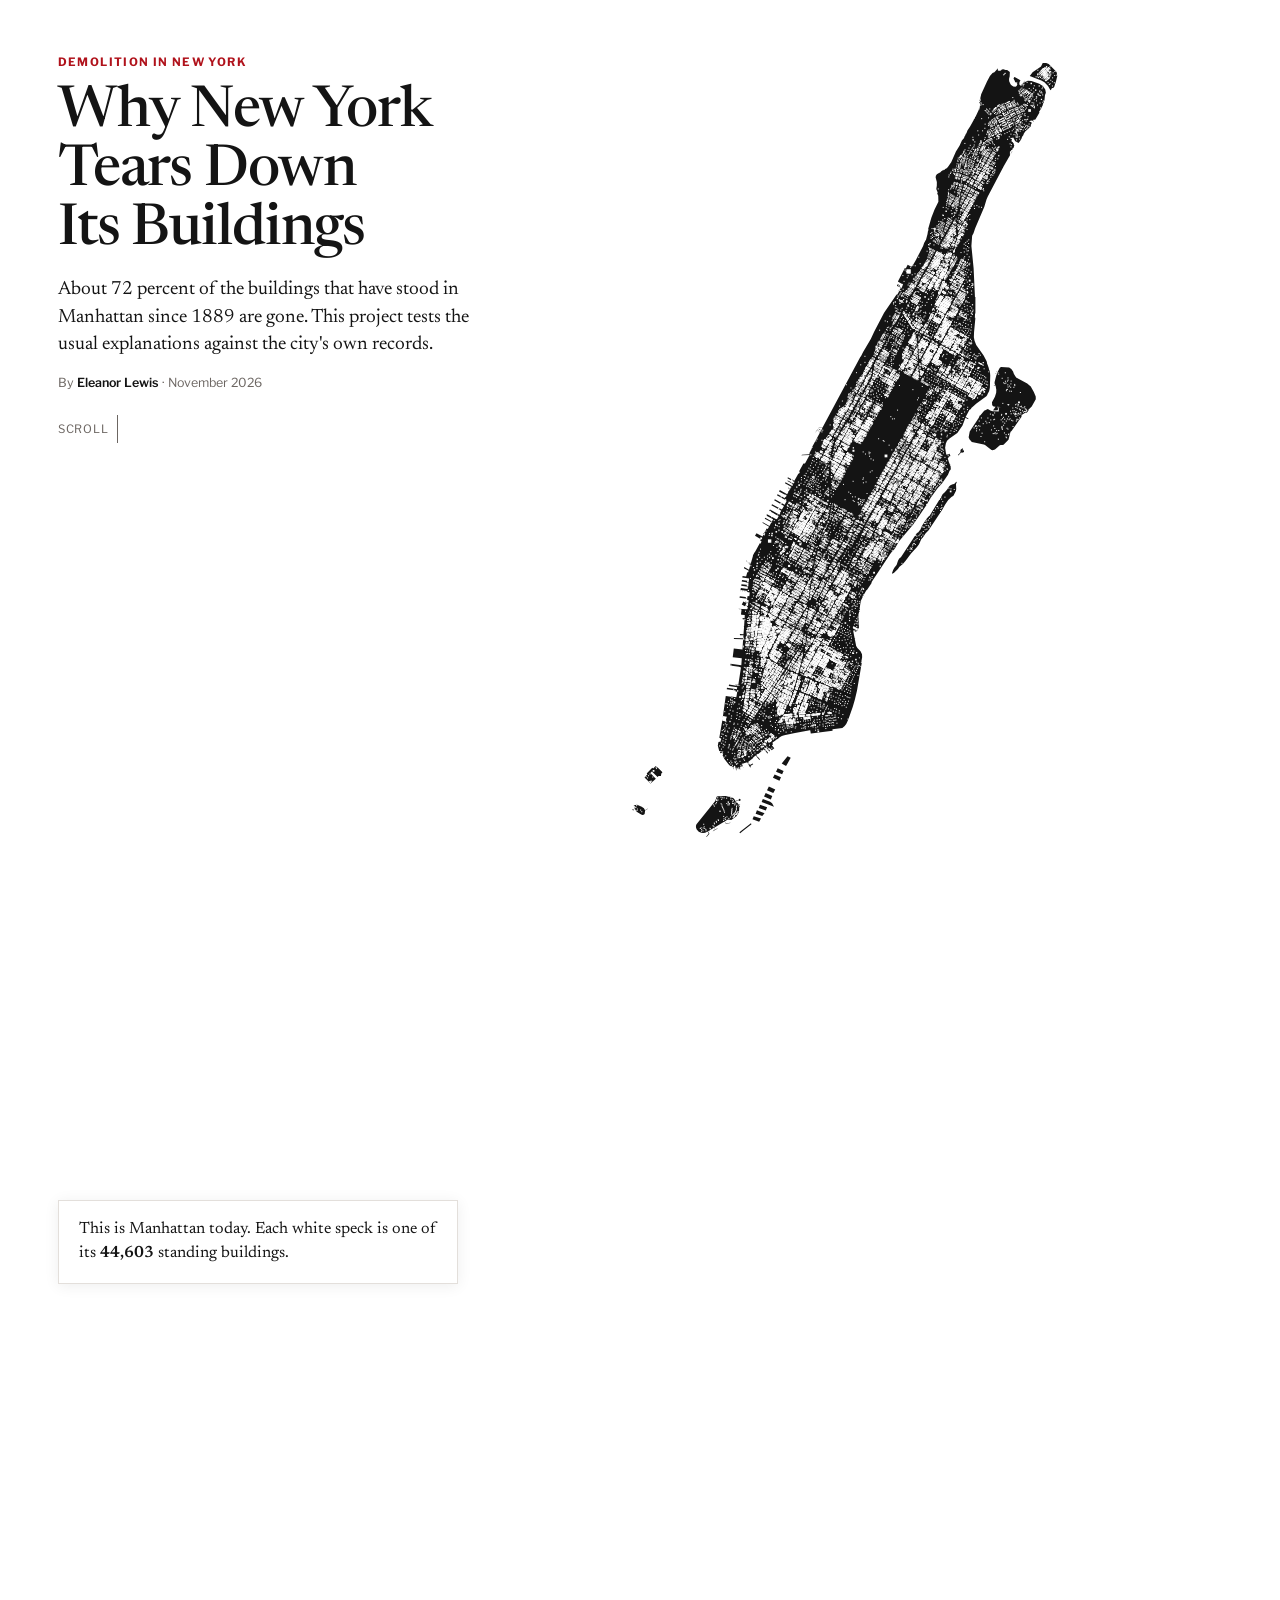
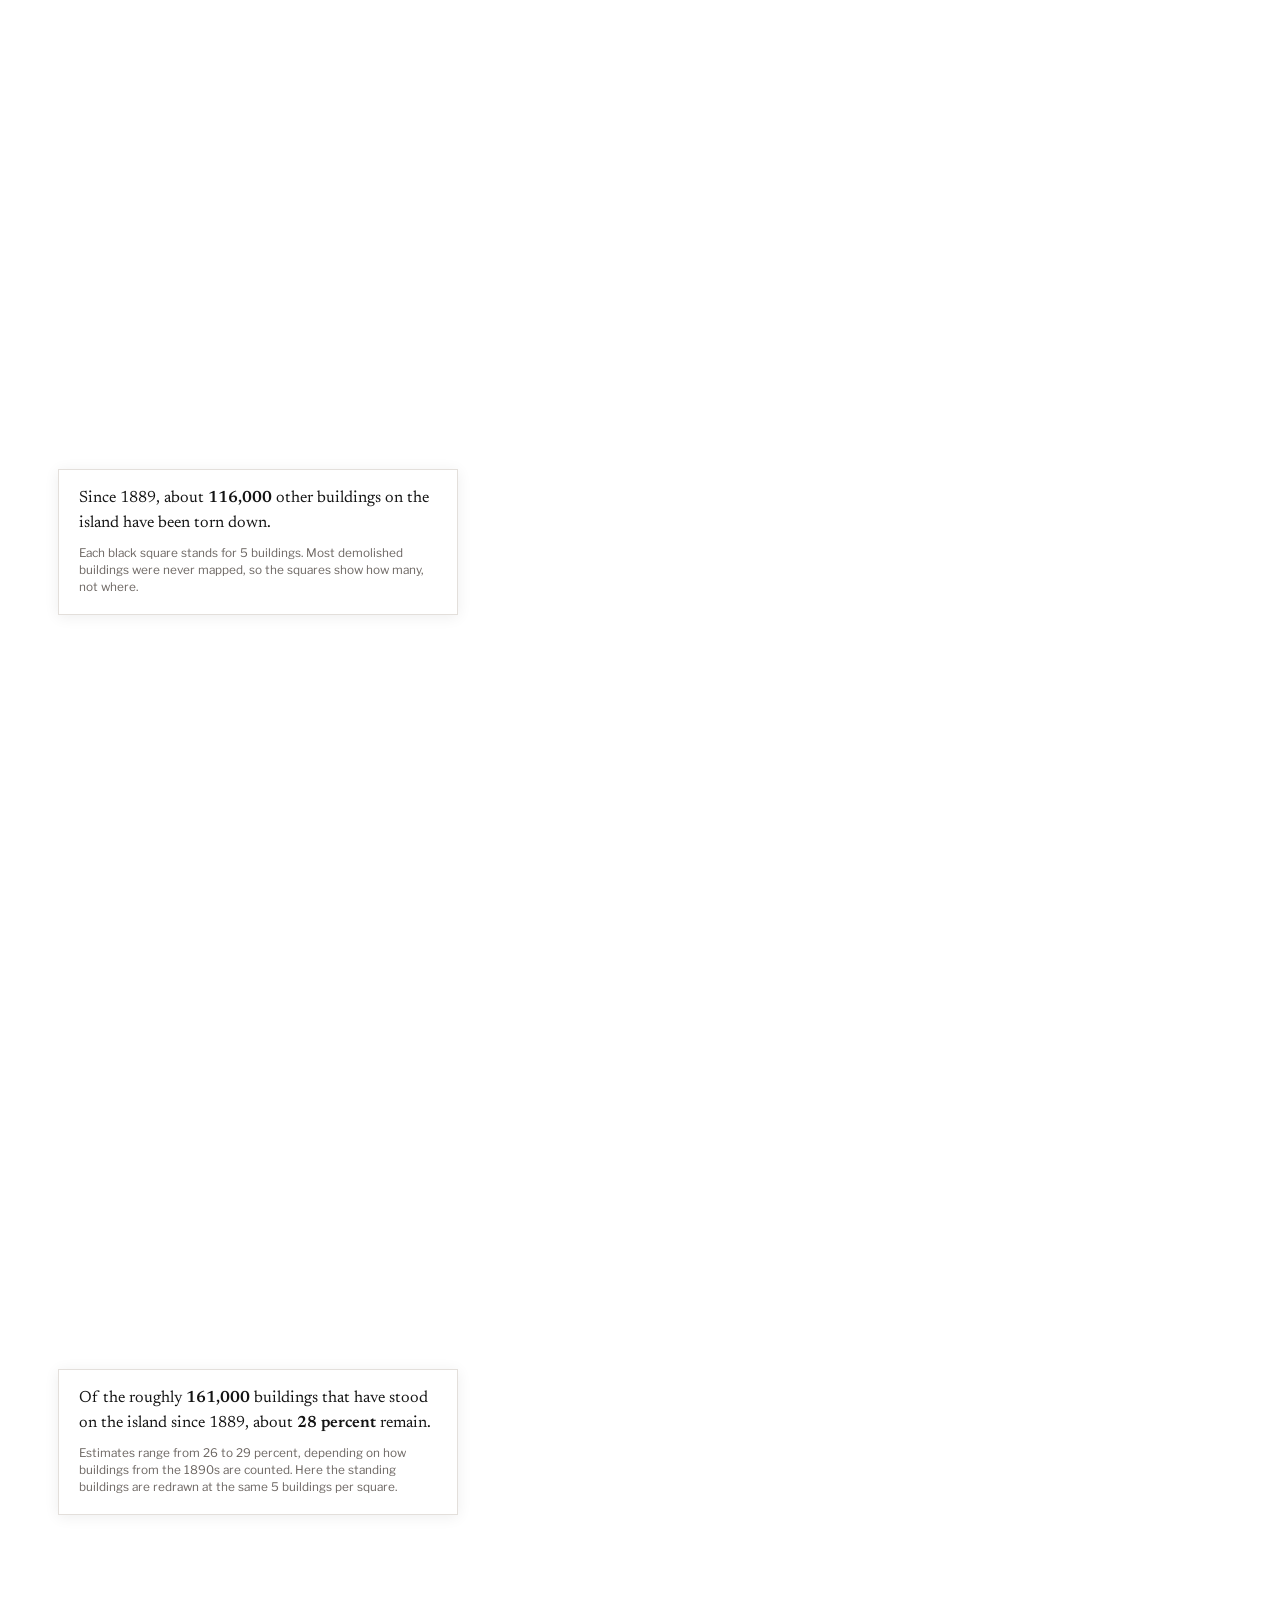
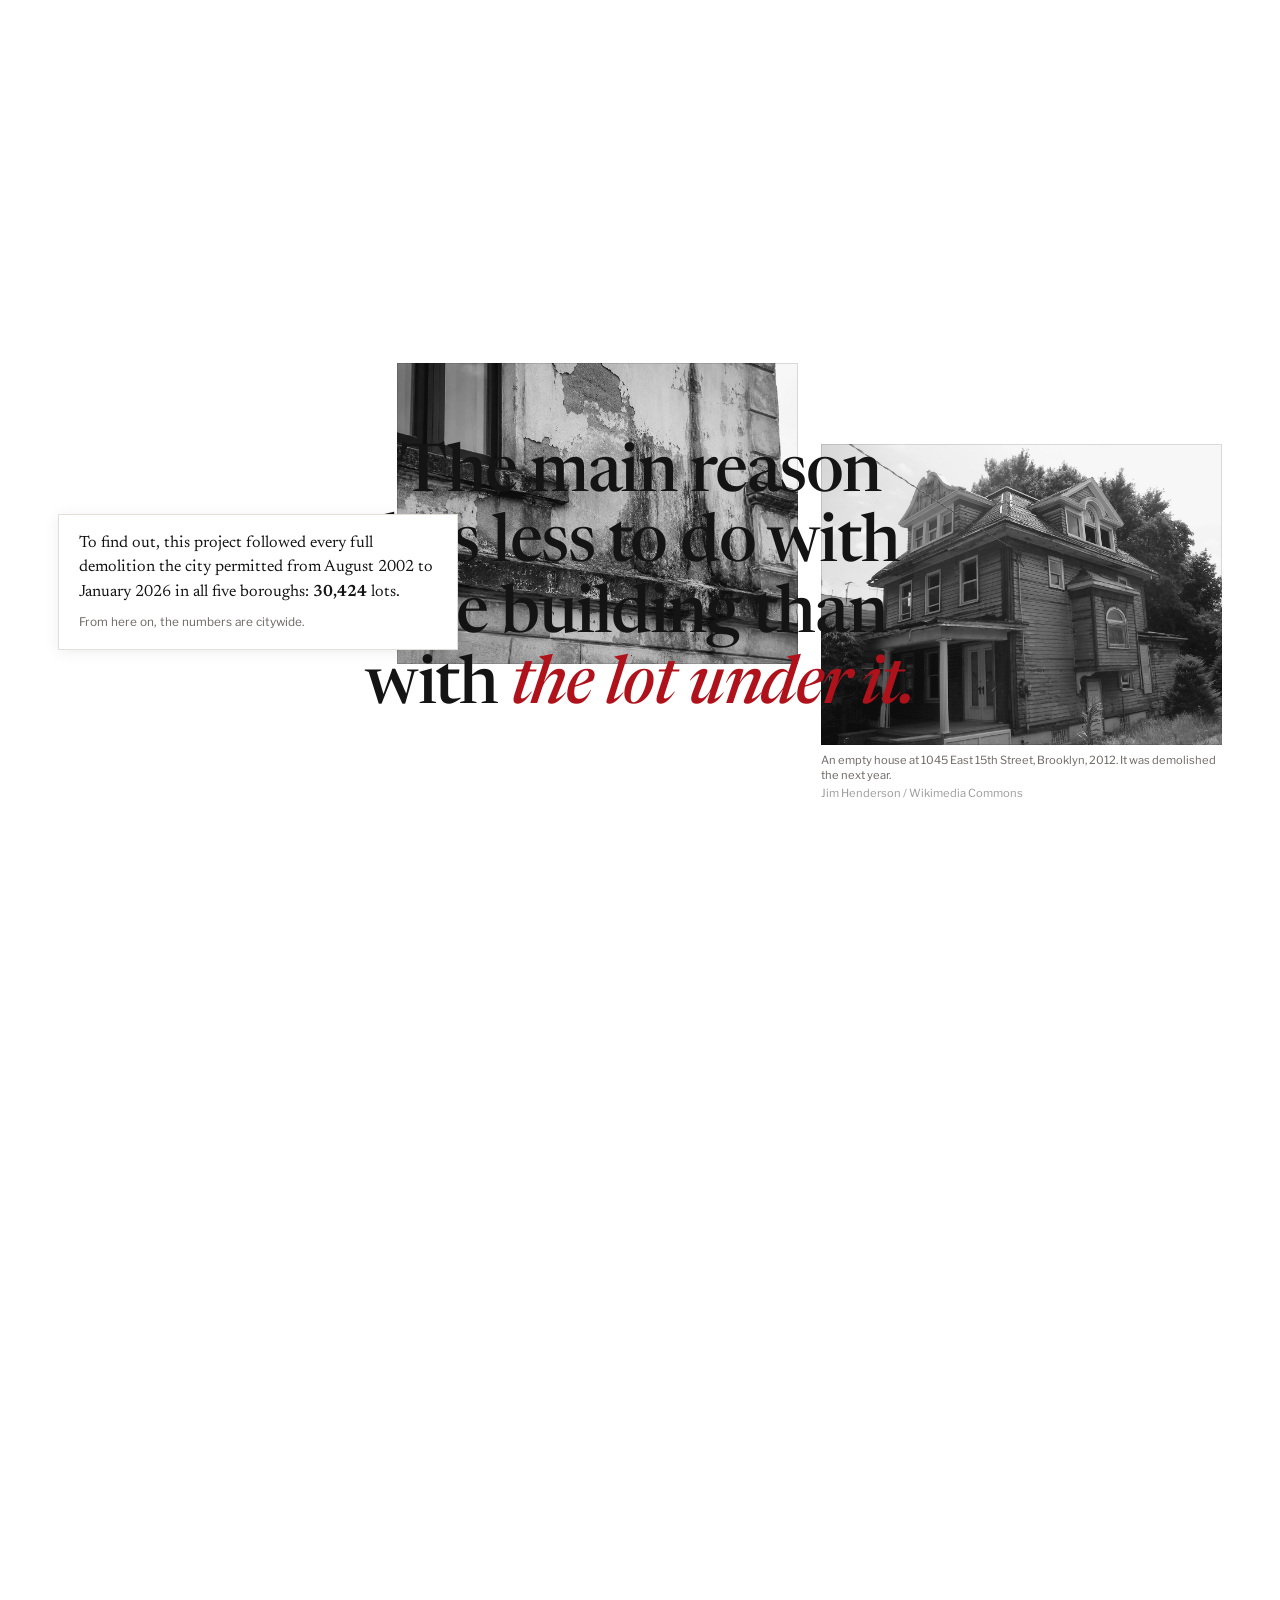
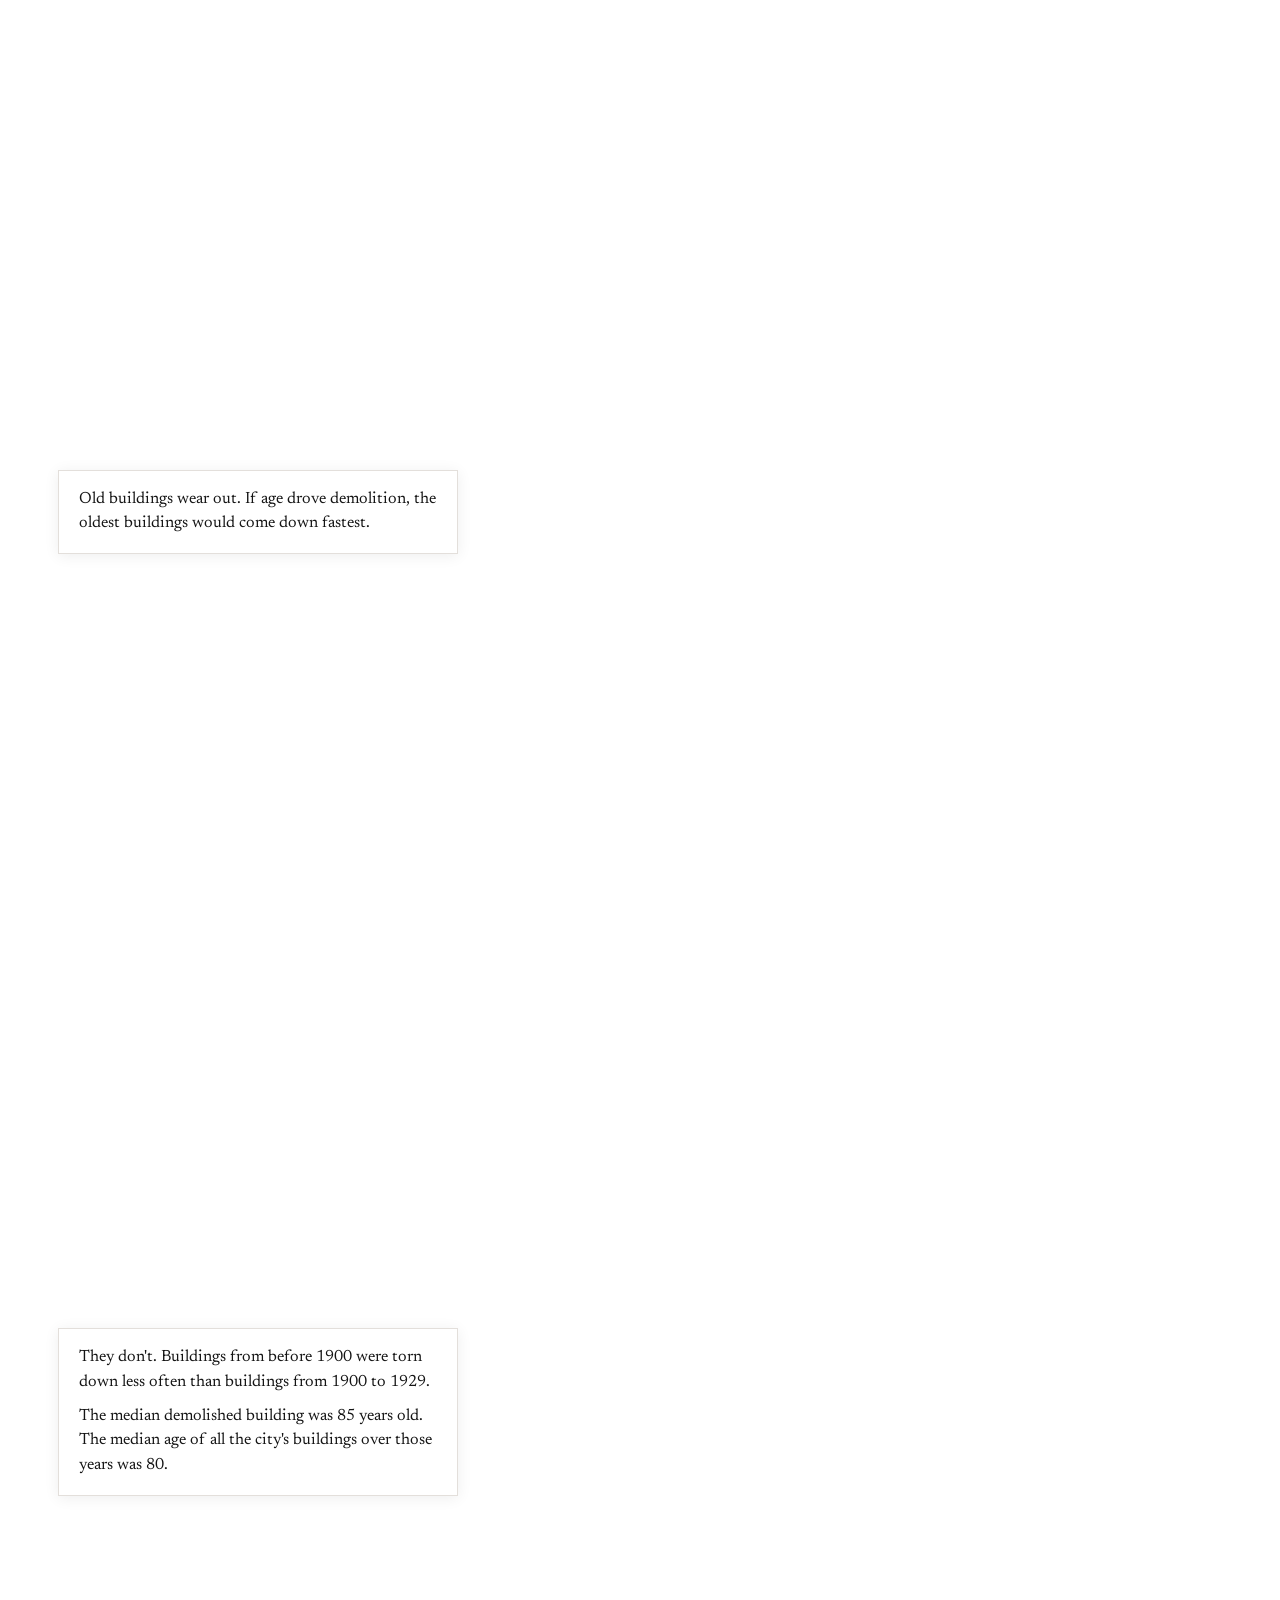
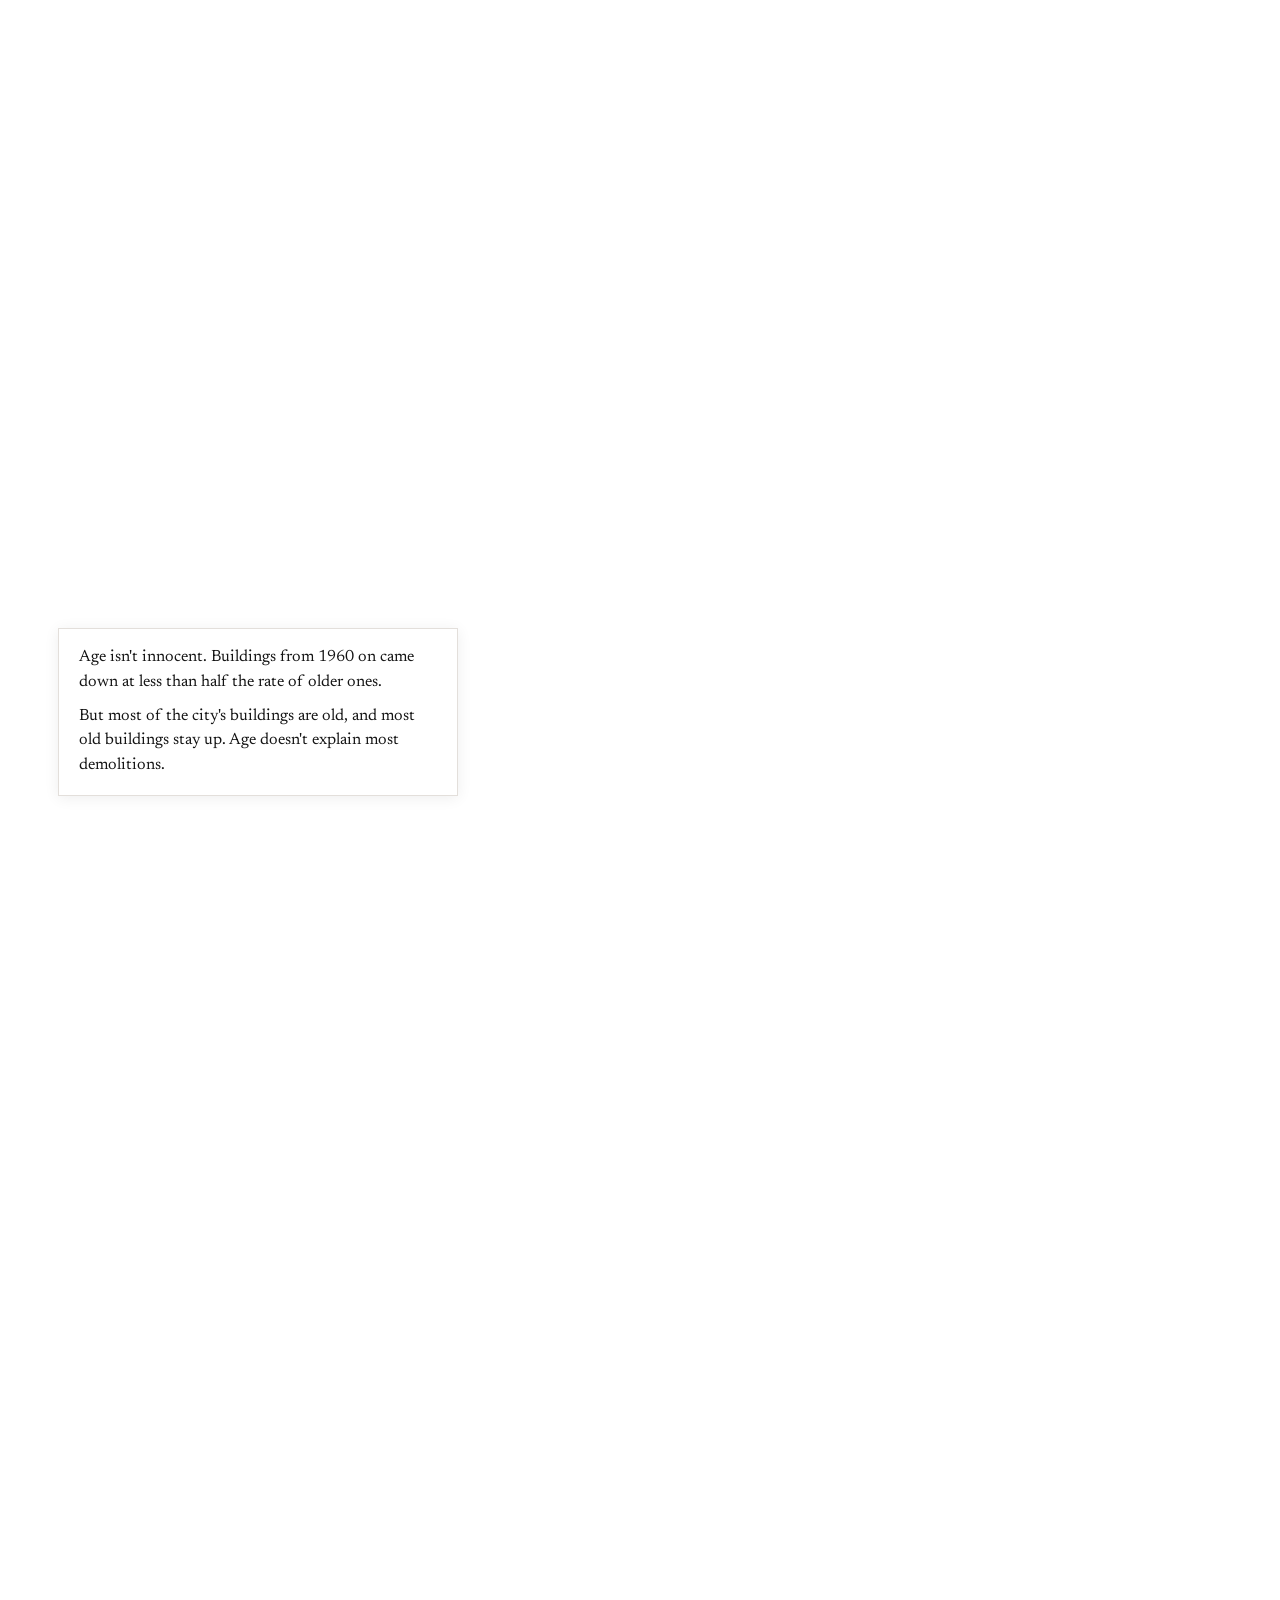
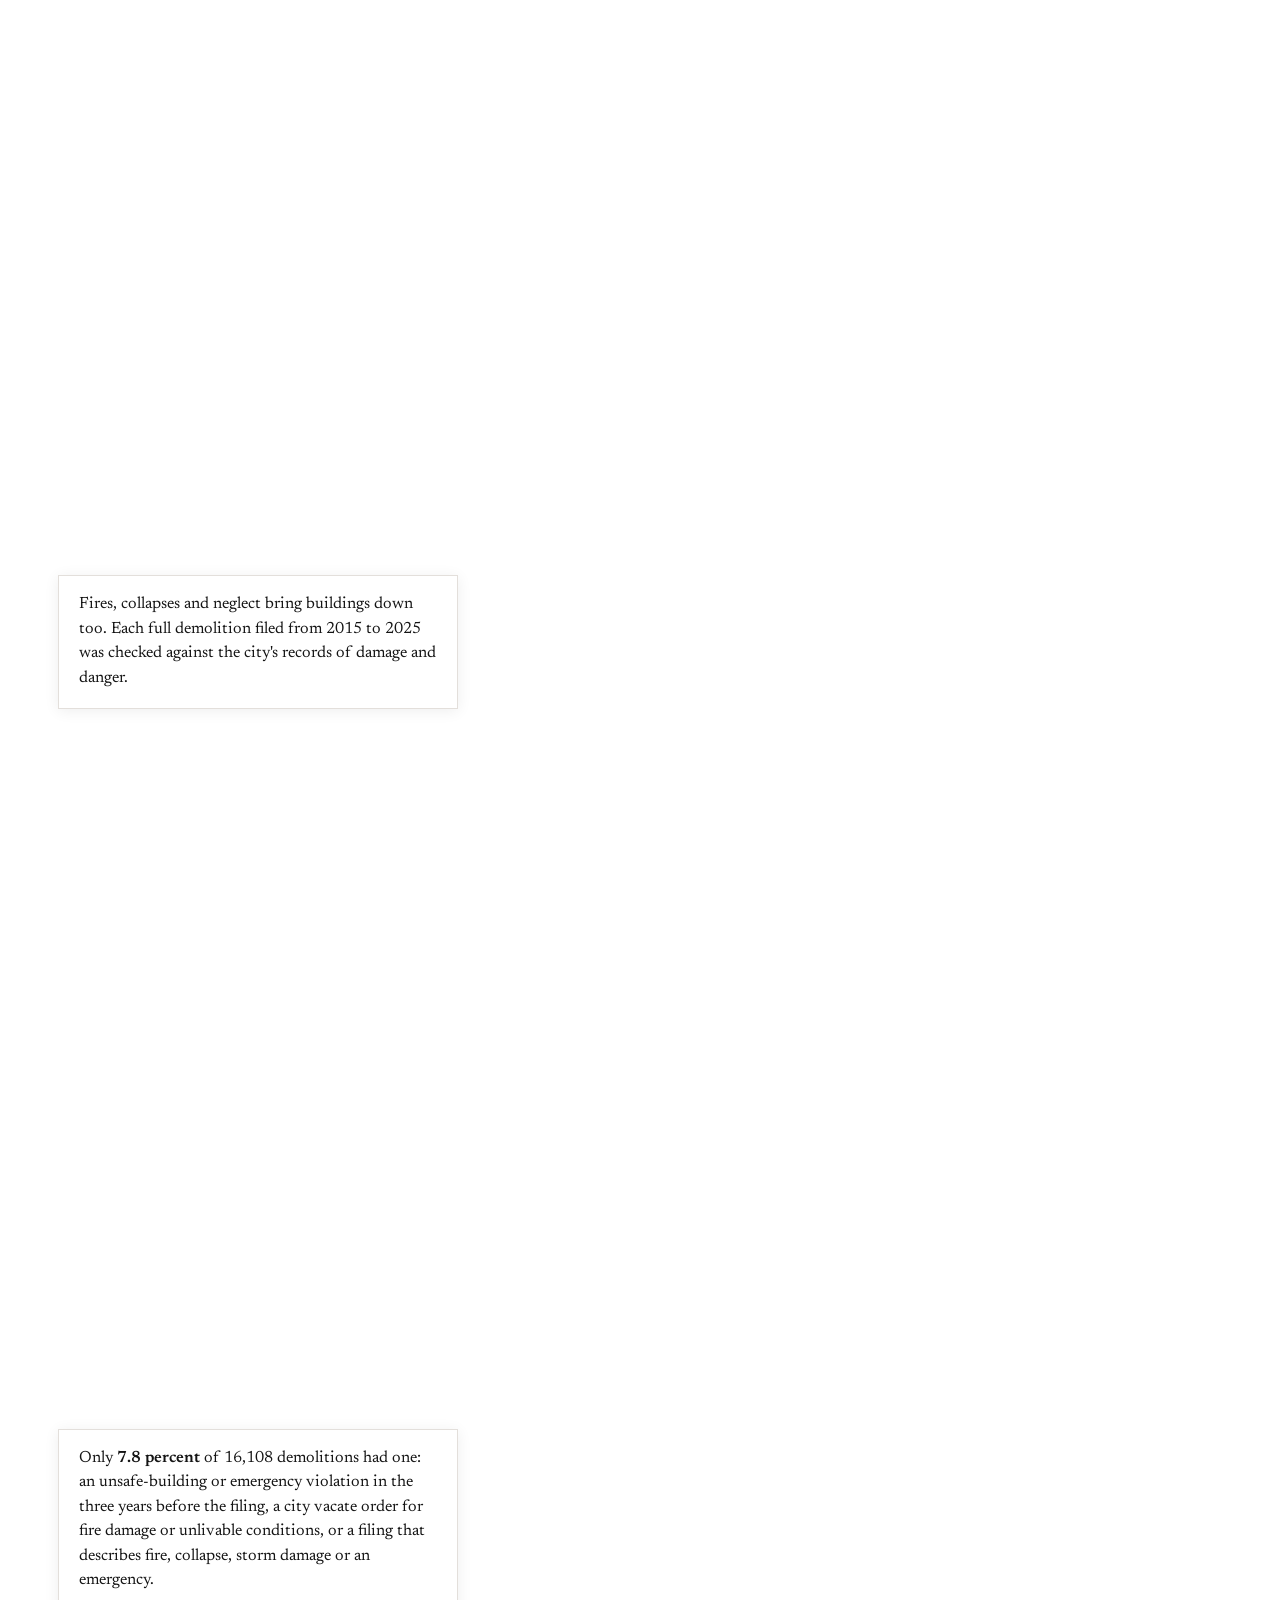
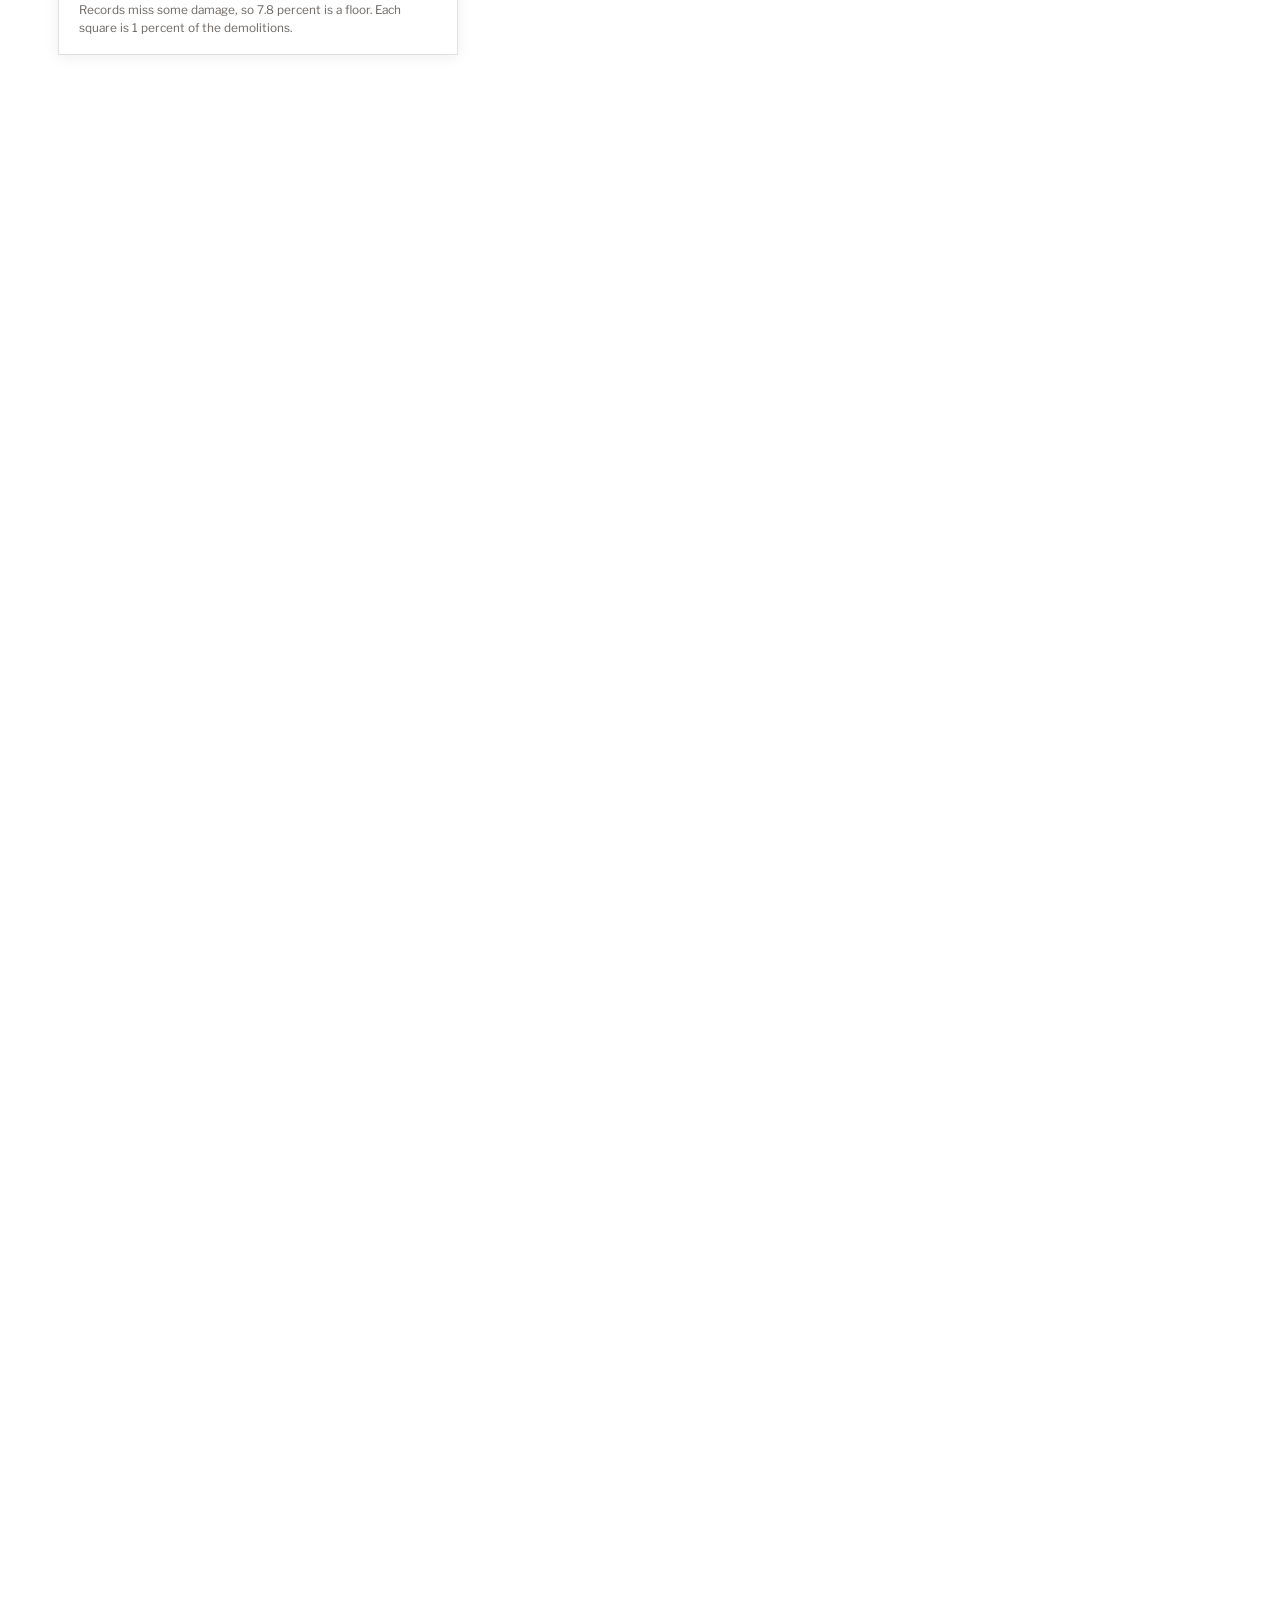
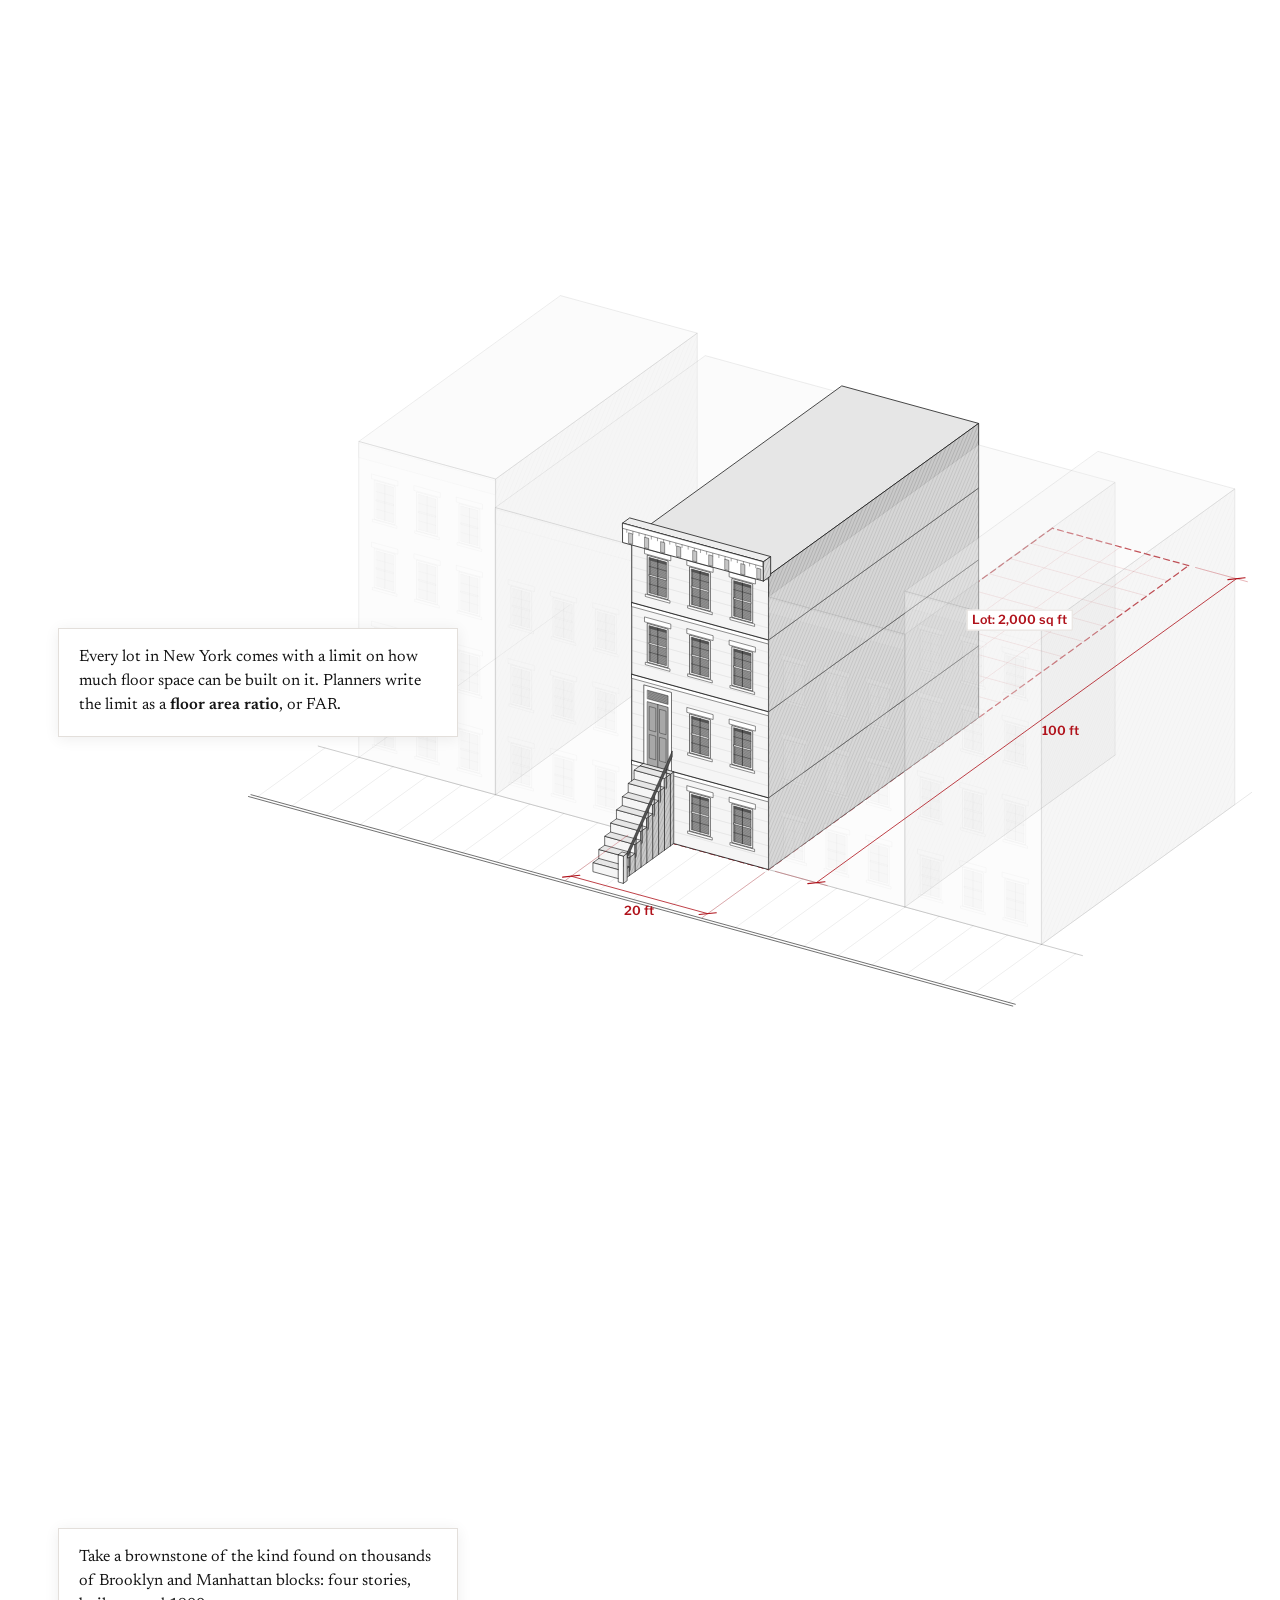
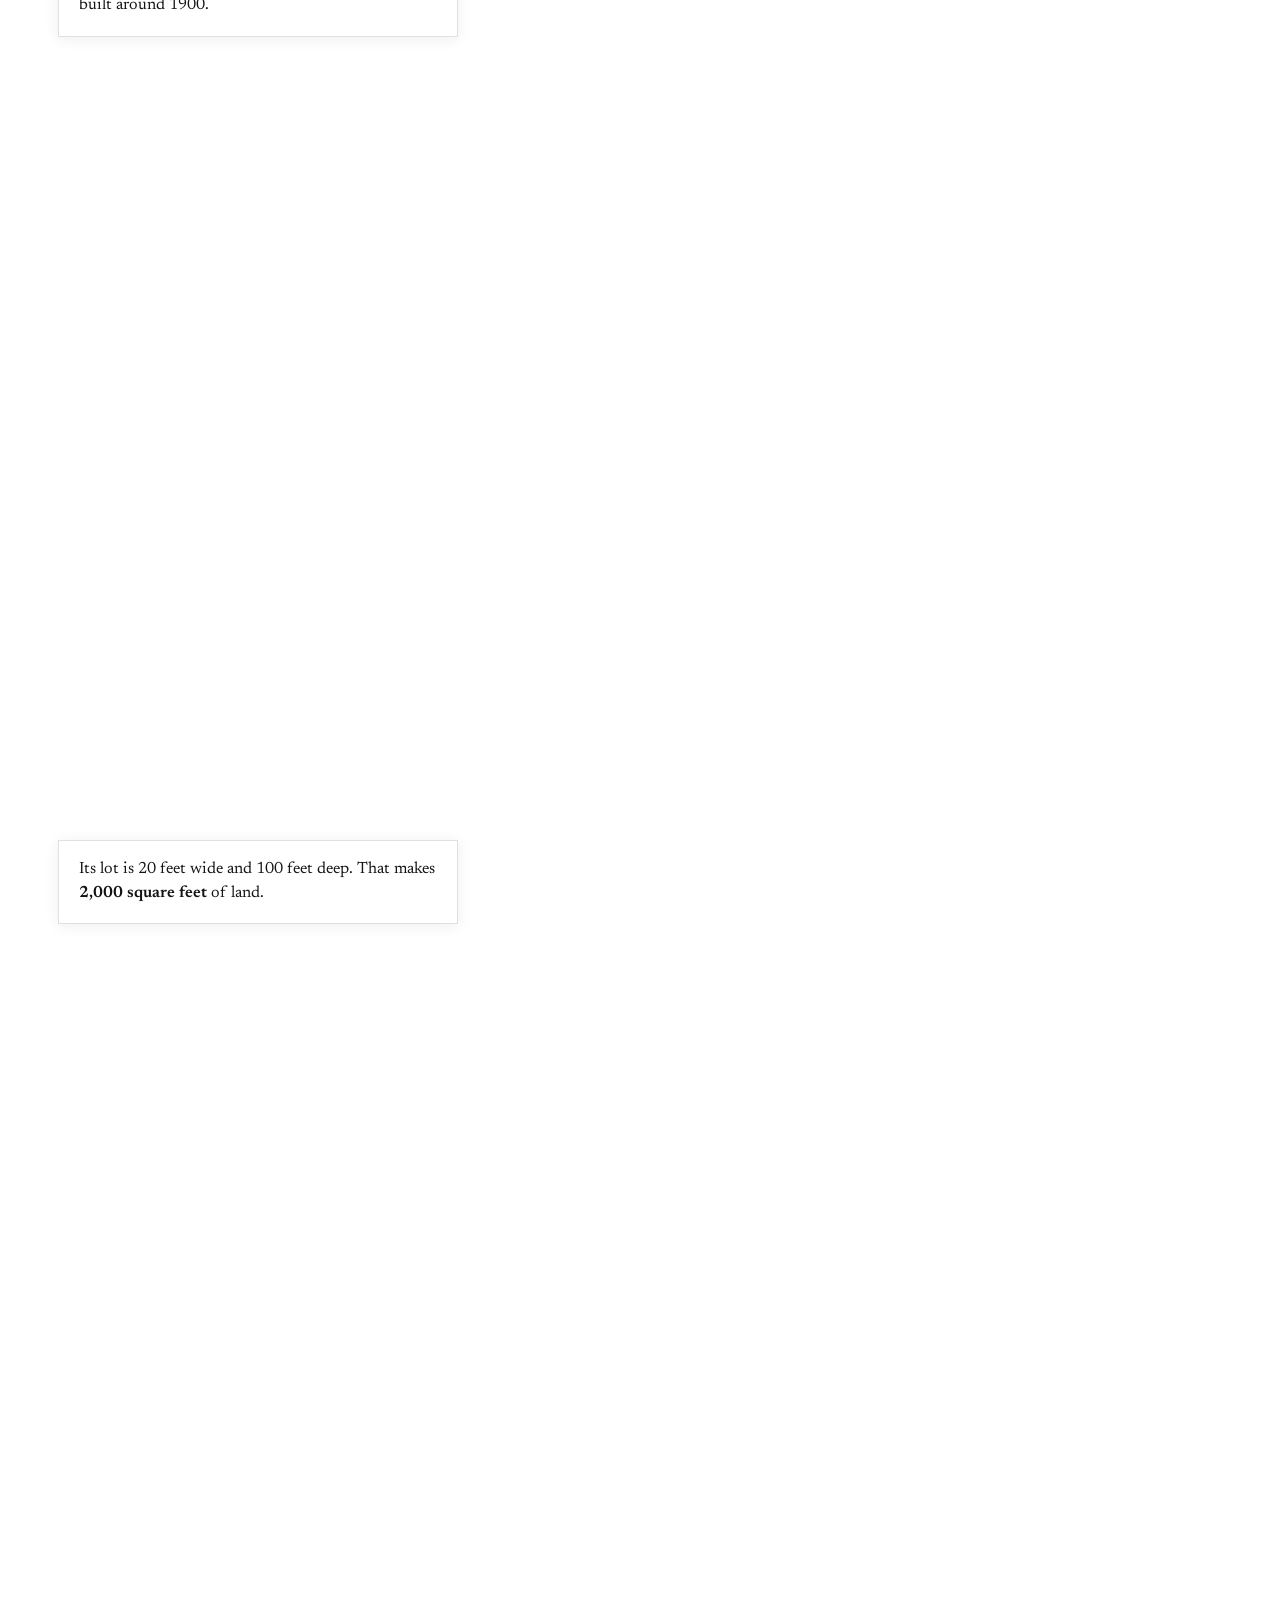
==== commit 7ced9f0e: "Remove first-person "we" from the demolition story Co-Authored-By: Claude Opus 5.5 <noreply@anthropi" ====
--- a/nyc-demolition/index.html
+++ b/nyc-demolition/index.html
@@ -192,7 +192,7 @@
     <header class="hero" id="hero">
       <div class="kicker">Demolition in New York</div>
       <h1>Why New York Tears Down Its Buildings</h1>
-      <p class="dek">About 72 percent of the buildings that have stood in Manhattan since 1889 are gone. We tested the usual explanations against the city's own records.</p>
+      <p class="dek">About 72 percent of the buildings that have stood in Manhattan since 1889 are gone. This project tests the usual explanations against the city's own records.</p>
       <div class="byline">By <b>Eleanor Lewis</b> · November 2026</div>
       <div class="scrollcue">Scroll</div>
     </header>
@@ -232,13 +232,13 @@
     <div class="reveal" id="reveal"><h2>The main reason has less to do with the building than with <em>the lot under it.</em></h2></div>
   </div>
   <div class="steps">
-    <div class="step"><div class="card"><p>To find out, we followed every full demolition the city permitted from August 2002 to January 2026 in all five boroughs: <b class="num">30,424</b> lots.</p><p class="note">From here on, the numbers are citywide.</p></div></div>
+    <div class="step"><div class="card"><p>To find out, this project followed every full demolition the city permitted from August 2002 to January 2026 in all five boroughs: <b class="num">30,424</b> lots.</p><p class="note">From here on, the numbers are citywide.</p></div></div>
     <div class="step short"><div class="marker"></div></div>
     <div class="step"><div class="card"><p>Old buildings wear out. If age drove demolition, the oldest buildings would come down fastest.</p></div></div>
     <div class="step"><div class="card"><p>They don't. Buildings from before 1900 were torn down less often than buildings from 1900 to 1929.</p><p>The median demolished building was 85 years old. The median age of all the city's buildings over those years was 80.</p></div></div>
     <div class="step"><div class="card"><p>Age isn't innocent. Buildings from 1960 on came down at less than half the rate of older ones.</p><p>But most of the city's buildings are old, and most old buildings stay up. Age doesn't explain most demolitions.</p></div></div>
     <div class="step short"><div class="marker"></div></div>
-    <div class="step"><div class="card"><p>Fires, collapses and neglect bring buildings down too. We checked each full demolition filed from 2015 to 2025 against the city's records of damage and danger.</p></div></div>
+    <div class="step"><div class="card"><p>Fires, collapses and neglect bring buildings down too. Each full demolition filed from 2015 to 2025 was checked against the city's records of damage and danger.</p></div></div>
     <div class="step"><div class="card"><p>Only <b>7.8 percent</b> of <span class="num">16,108</b> demolitions had one: an unsafe-building or emergency violation in the three years before the filing, a city vacate order for fire damage or unlivable conditions, or a filing that describes fire, collapse, storm damage or an emergency.</p><p class="note">Records miss some damage, so 7.8 percent is a floor. Each square is 1 percent of the demolitions.</p></div></div>
     <div class="step"><div class="marker"></div></div>
     <div class="step tail"><div class="marker"></div></div>
@@ -295,7 +295,7 @@
     <div class="step"><div class="card"><p>The limits are set by the city, and the city changes them. Rezonings adopted from 2003 to 2007 alone covered about <b>188,000 lots</b>: 14 percent got a higher limit and 23 percent a lower one.</p></div></div>
     <div class="step"><div class="card"><p>When a lot's limit went up, demolitions there rose <b>2.16 times</b> as fast as on similar lots the city left alone. The pattern held in each of six rounds of rezoning between 2006 and 2024.</p><p class="note">95 percent interval: 1.85 to 2.53. Each round compares the three years before and after a rezoning.</p></div></div>
     <div class="step"><div class="card"><p>When the limit went down, the demolition rate fell to <b>0.68 times</b> that of lots left alone.</p><p class="note">Two cautions: the city tends to raise limits where it already expects growth, and to lower them after waves of teardowns. Both can make the effects look larger.</p></div></div>
-    <div class="step"><div class="card"><p>In December 2024 the City Council adopted City of Yes for Housing Opportunity. Between the city's 2024 and 2026 lot records, about <b>541,000</b> lots with buildings got a higher limit, most of them through it.</p><p>If past patterns hold, our model expects about <b>4,300</b> demolitions over three years under the new limits, against about 2,500 under the old ones. The rules are too new to test.</p></div></div>
+    <div class="step"><div class="card"><p>In December 2024 the City Council adopted City of Yes for Housing Opportunity. Between the city's 2024 and 2026 lot records, about <b>541,000</b> lots with buildings got a higher limit, most of them through it.</p><p>If past patterns hold, this project's model expects about <b>4,300</b> demolitions over three years under the new limits, against about 2,500 under the old ones. The rules are too new to test.</p></div></div>
     <div class="step tail"><div class="marker"></div></div>
   </div>
 </section>
@@ -305,8 +305,8 @@
   <div class="lk-head">
     <div class="kicker">Every lot in the city</div>
     <h2 id="lk-title">Which lots look like the ones that came down?</h2>
-    <p>We scored all <span class="num">804,166</span> lots with a building in the five boroughs by how closely they resemble lots demolished in the past. Unused floor area carries the most weight; age, size, use, borough, landmark status and recent rezonings adjust it.</p>
-    <p>The score uses the limits in force before City of Yes, the version we could test. Trained on demolitions from 2008 to 2020, it put <b>61 percent</b> of the 2020–23 demolitions, which it had never seen, in the riskiest tenth of lots. Since January 2024, demolition has been filed for <span class="num">2,451</span> scored lots; 48 percent were in that tenth.</p>
+    <p>Each of the <span class="num">804,166</span> lots with a building in the five boroughs is scored by how closely it resembles lots demolished in the past. Unused floor area carries the most weight; age, size, use, borough, landmark status and recent rezonings adjust it.</p>
+    <p>The score uses the limits in force before City of Yes, the version that could be tested. Trained on demolitions from 2008 to 2020, it put <b>61 percent</b> of the 2020–23 demolitions, which it had never seen, in the riskiest tenth of lots. Since January 2024, demolition has been filed for <span class="num">2,451</span> scored lots; 48 percent were in that tenth.</p>
     <p class="note sans" style="font-size:.8rem;color:var(--mute)">A high score means a lot shares traits with past demolitions. It is not a forecast for any one building.</p>
   </div>
   <div class="lk-grid">
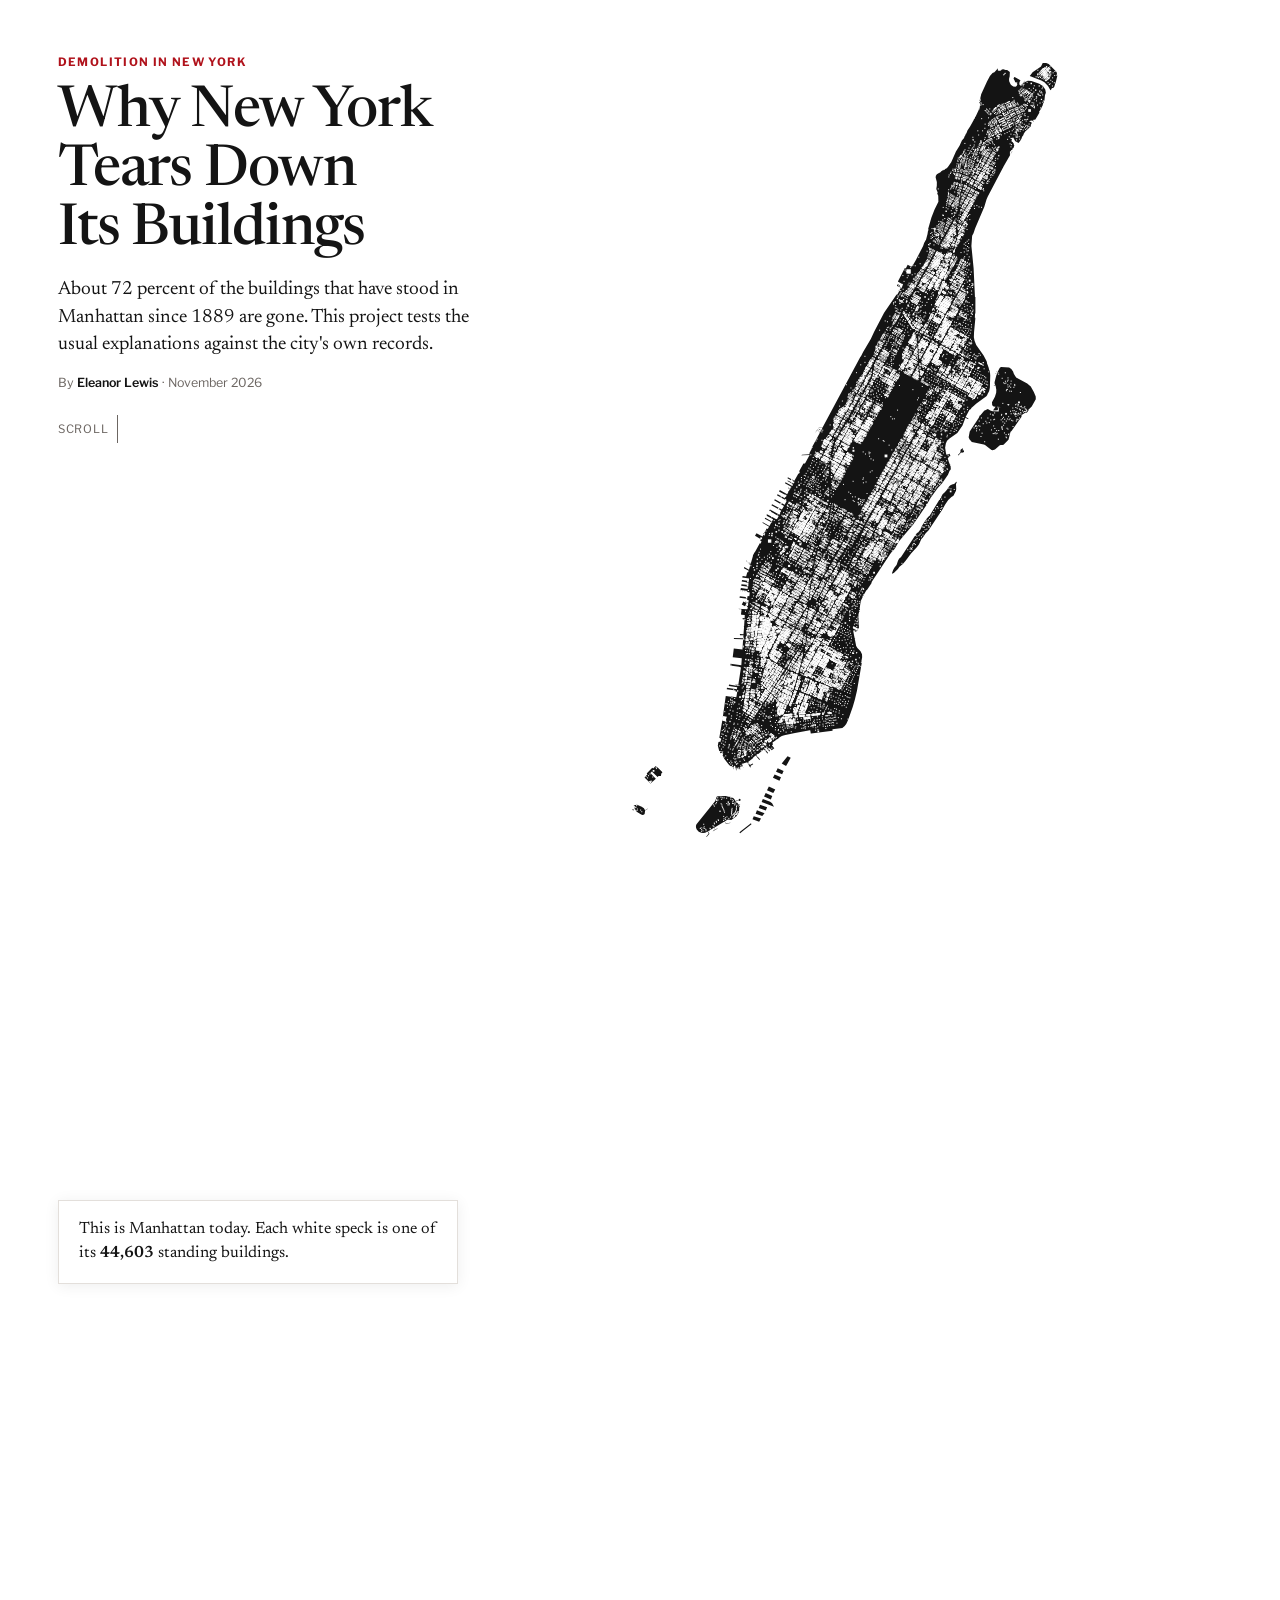
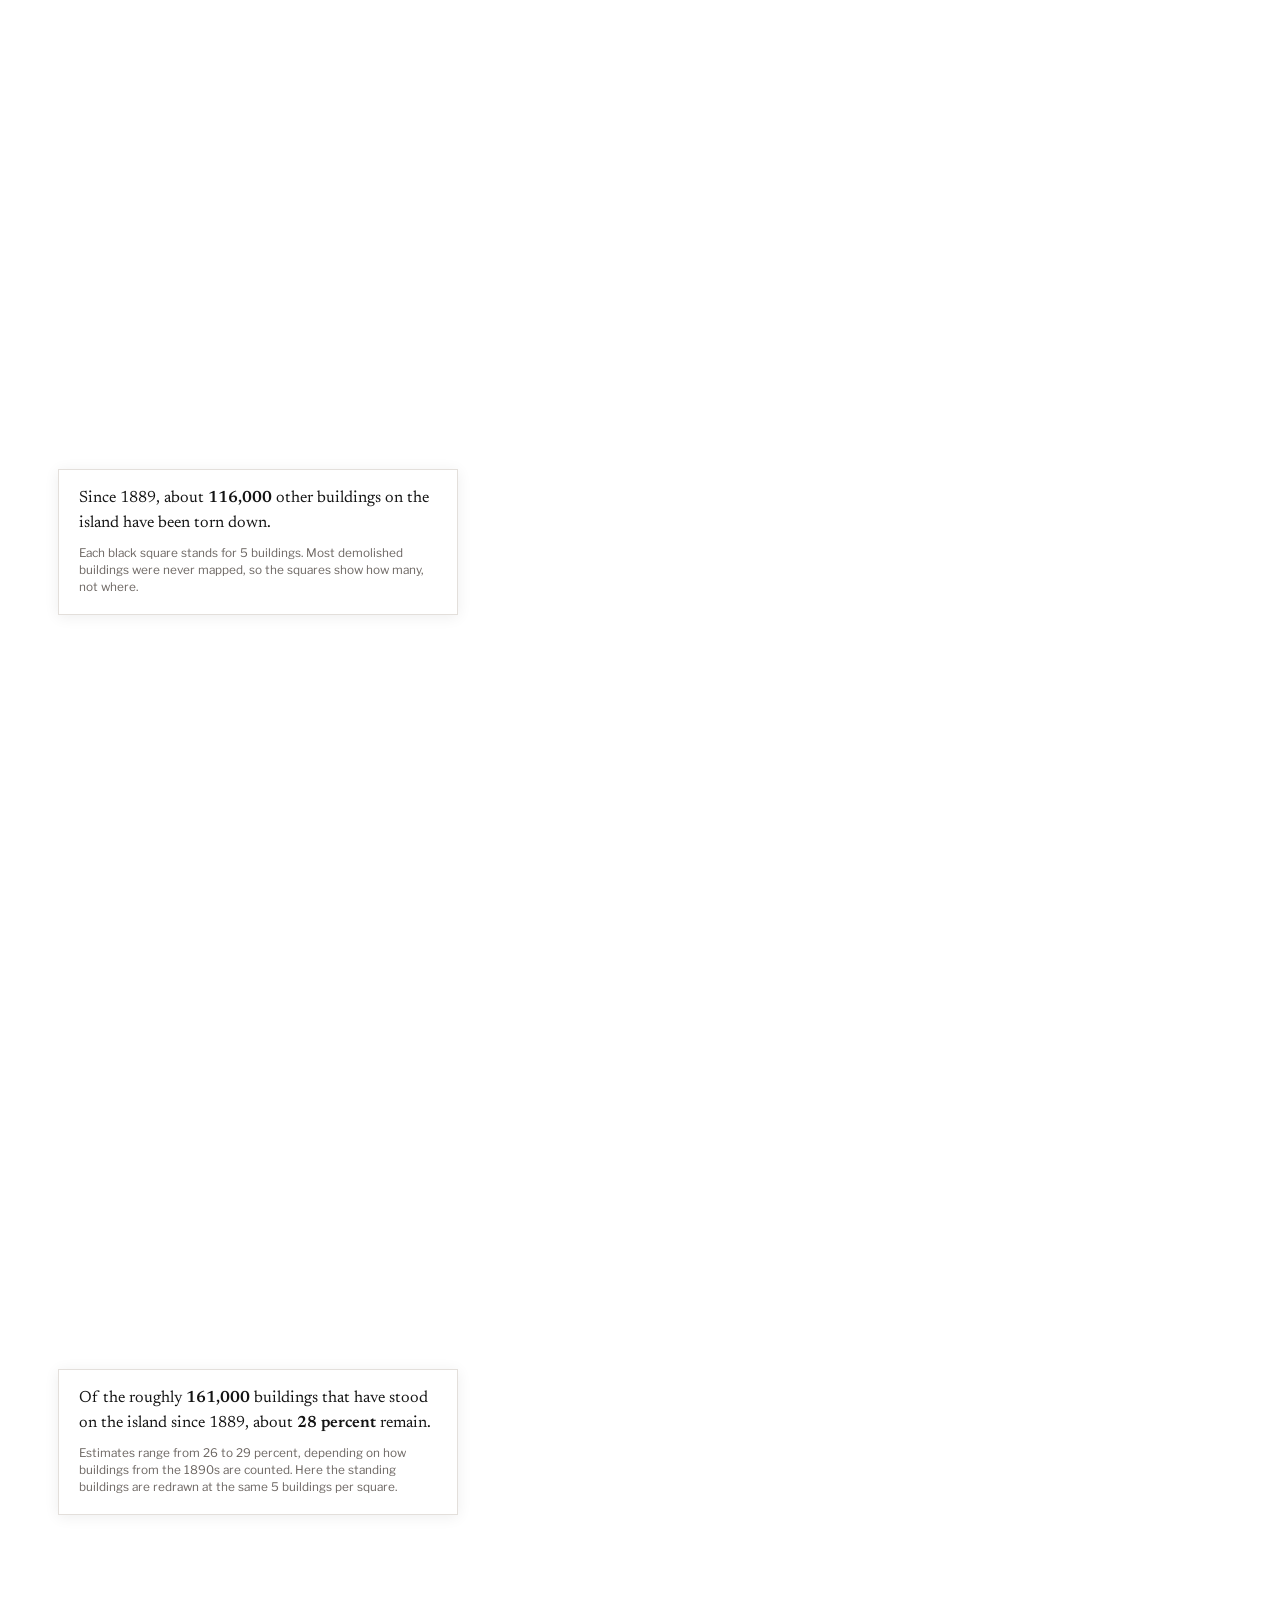
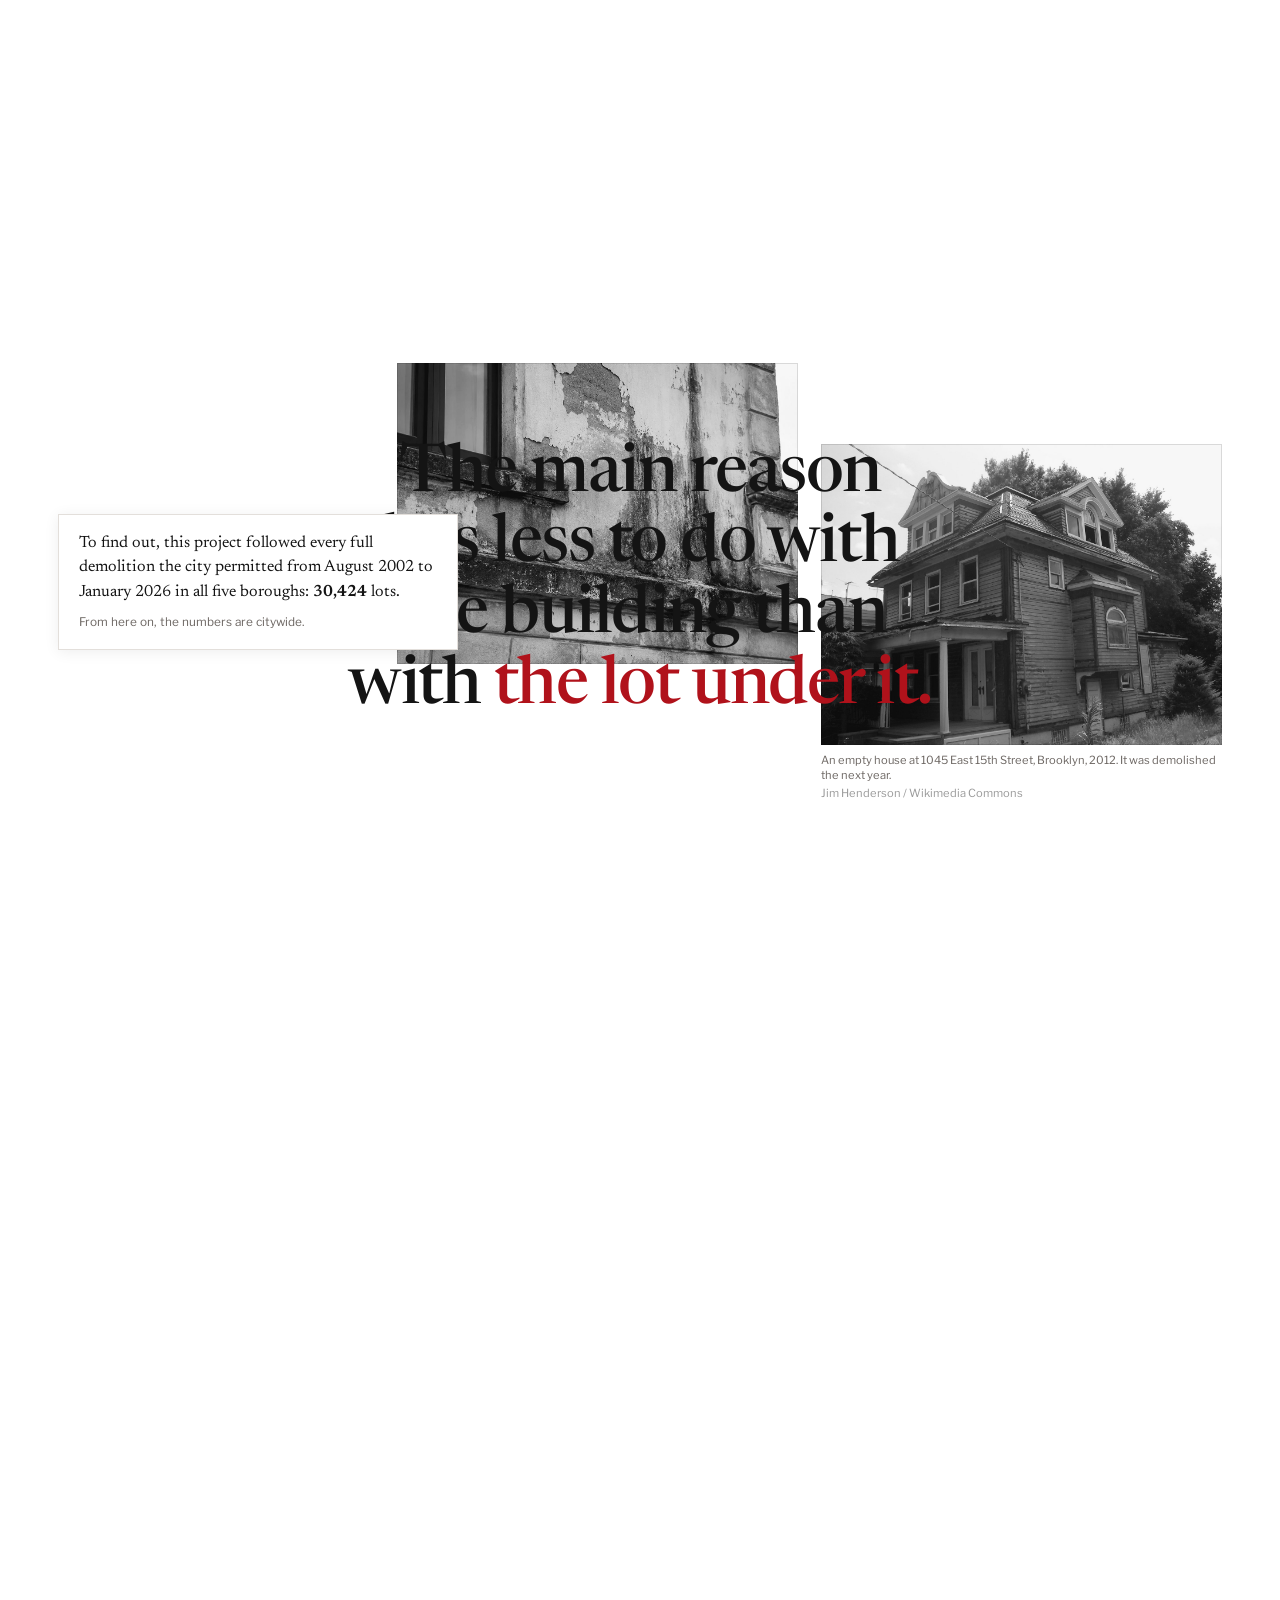
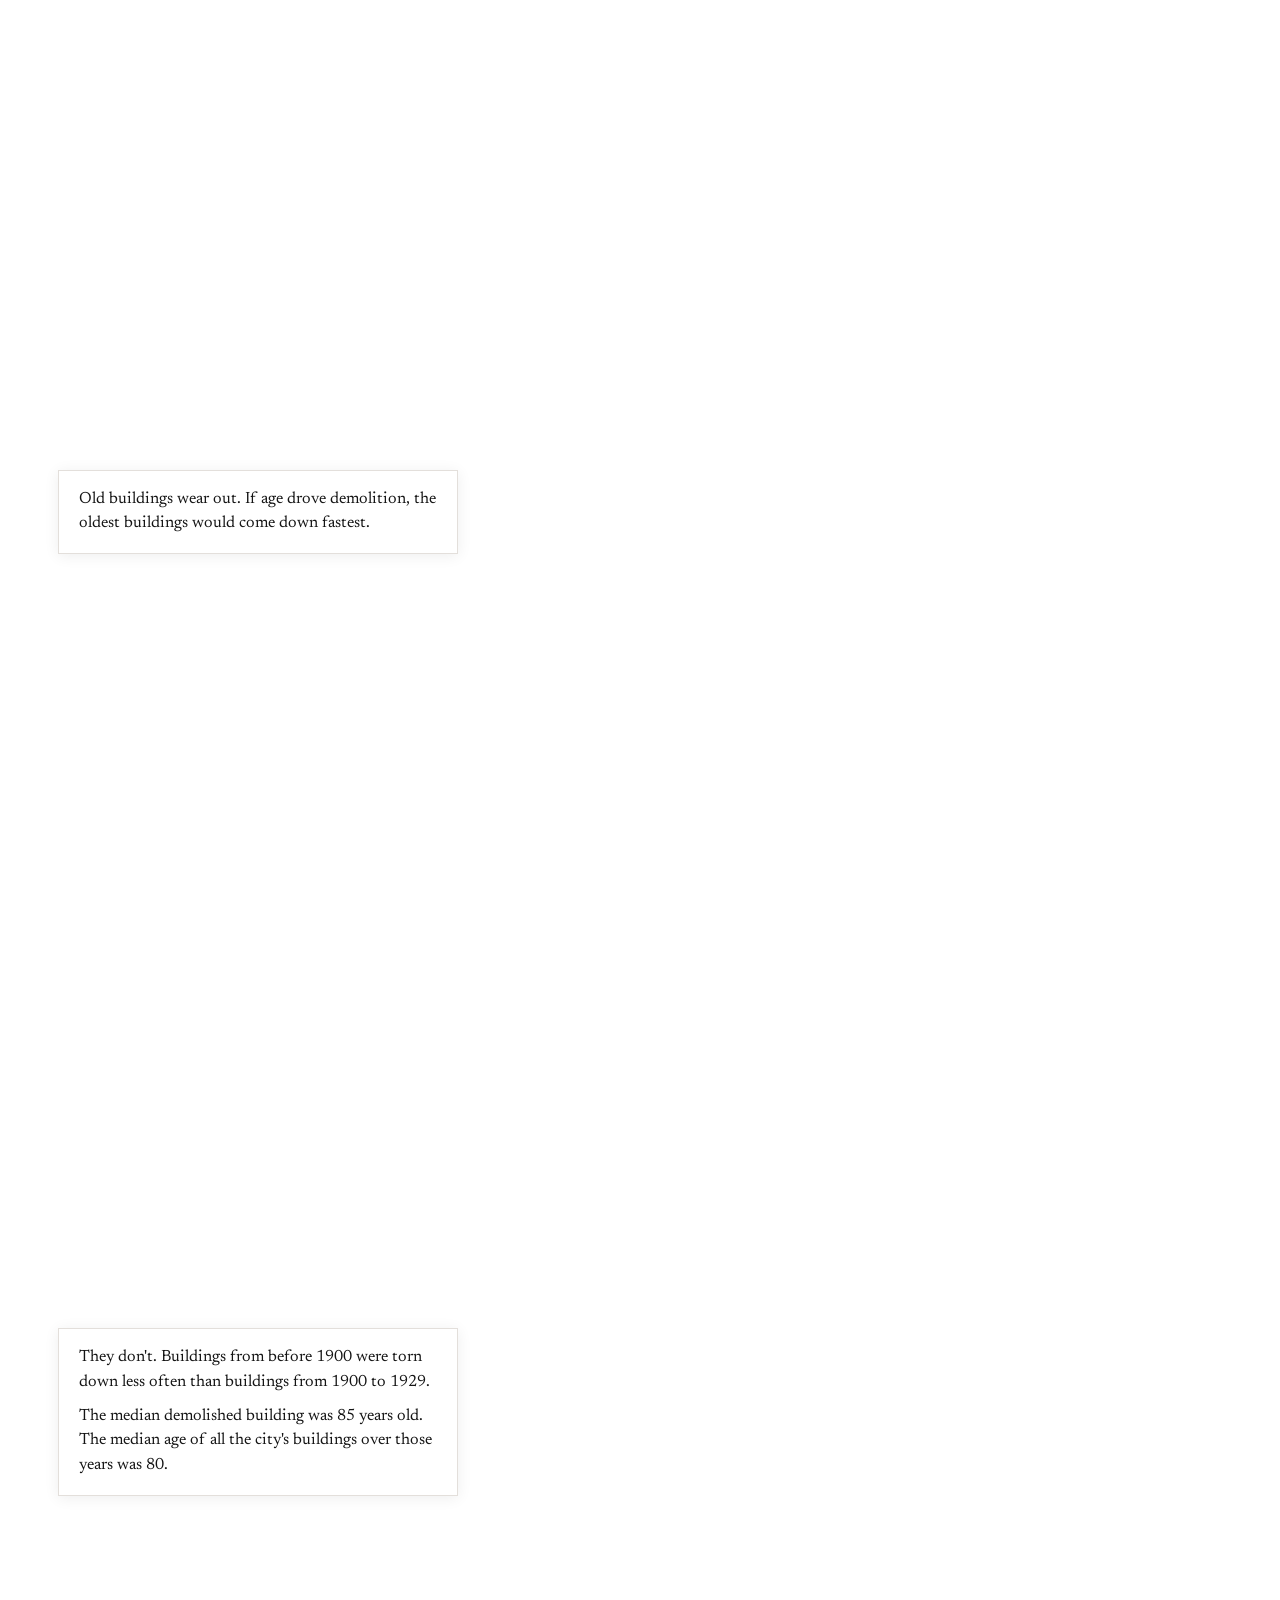
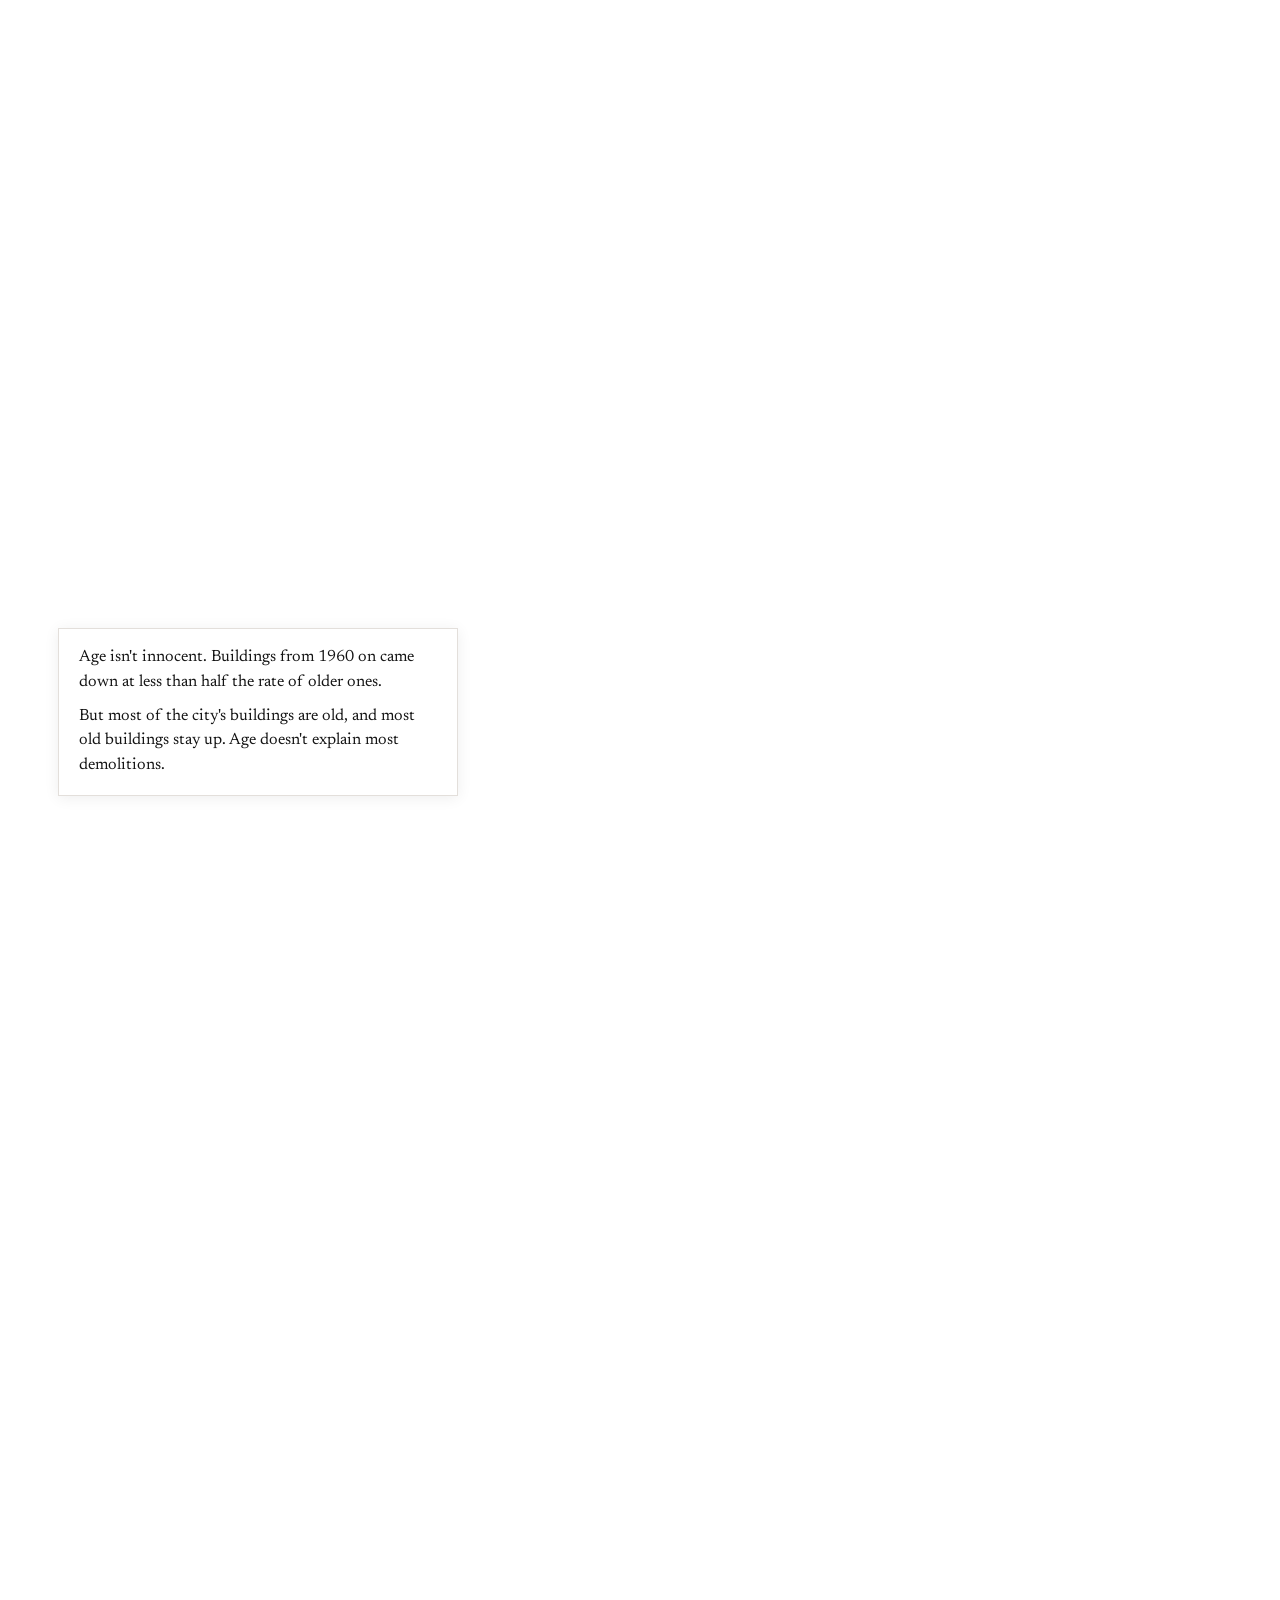
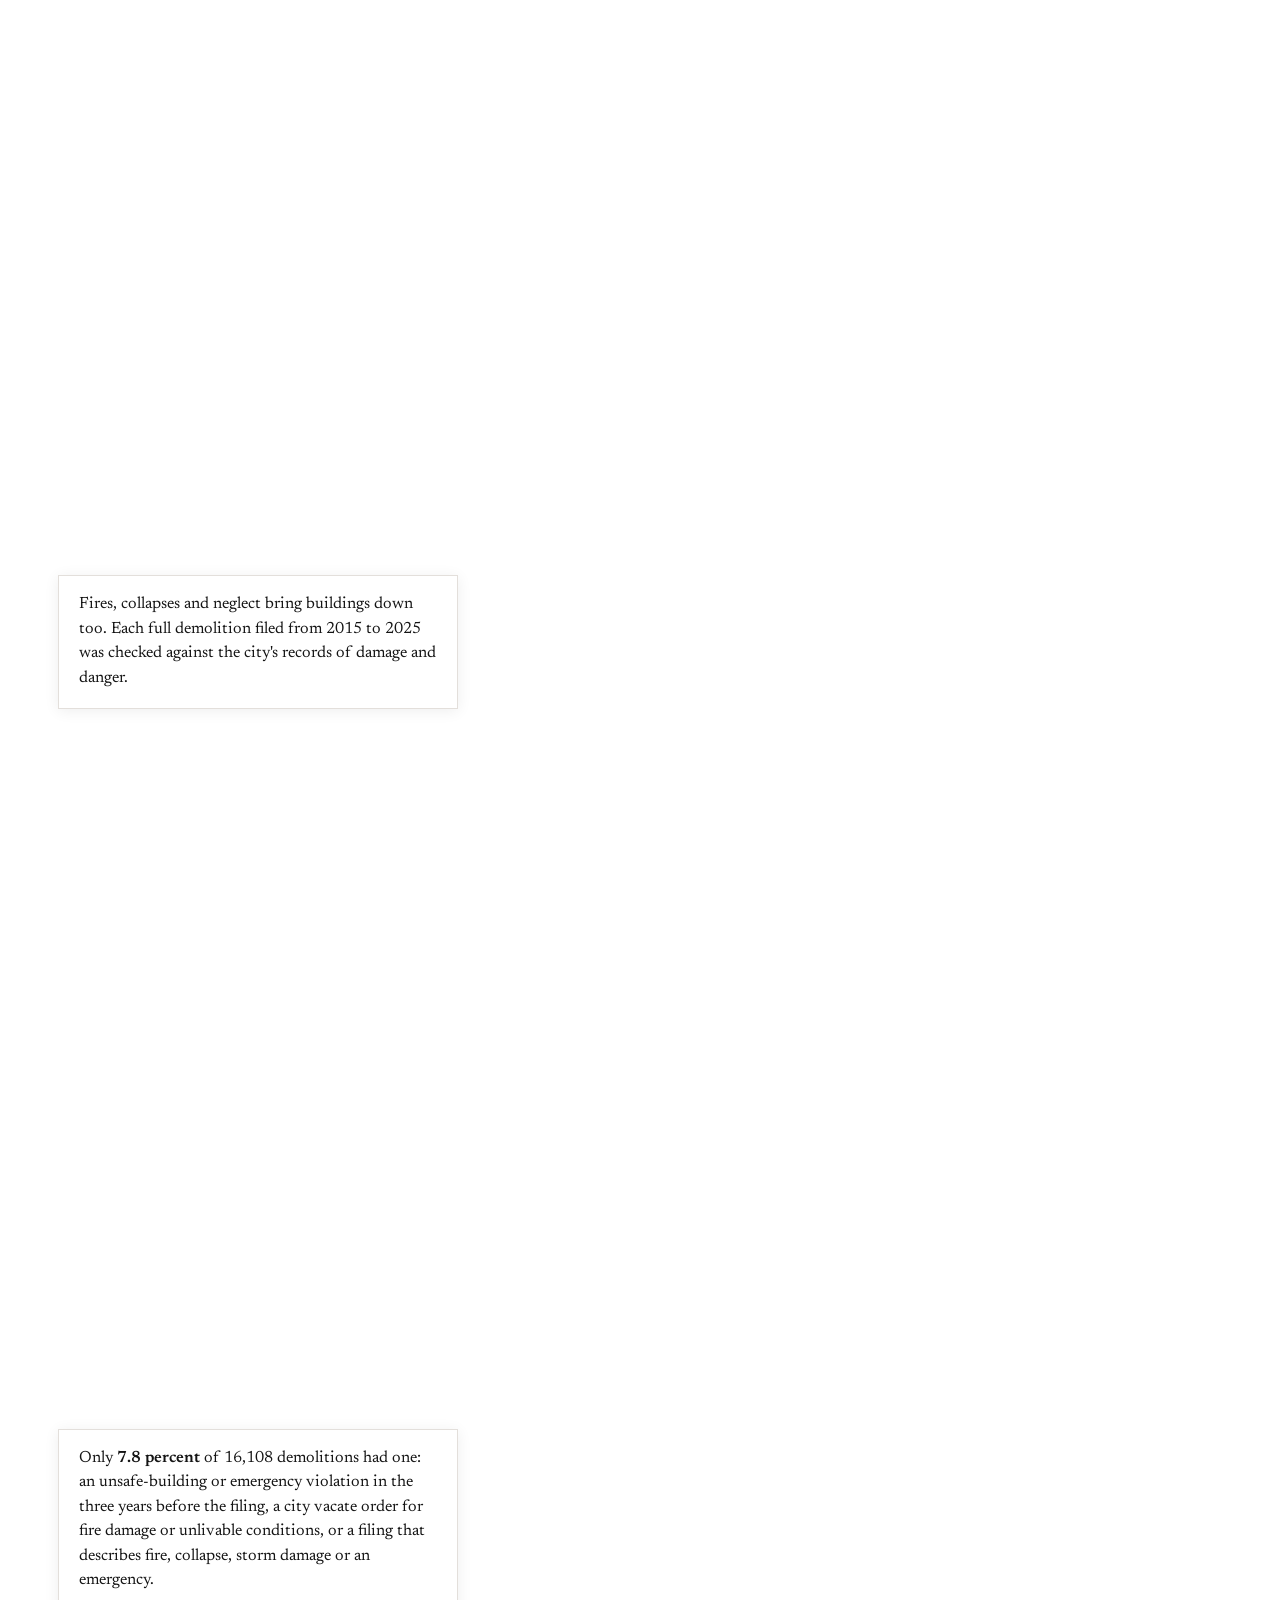
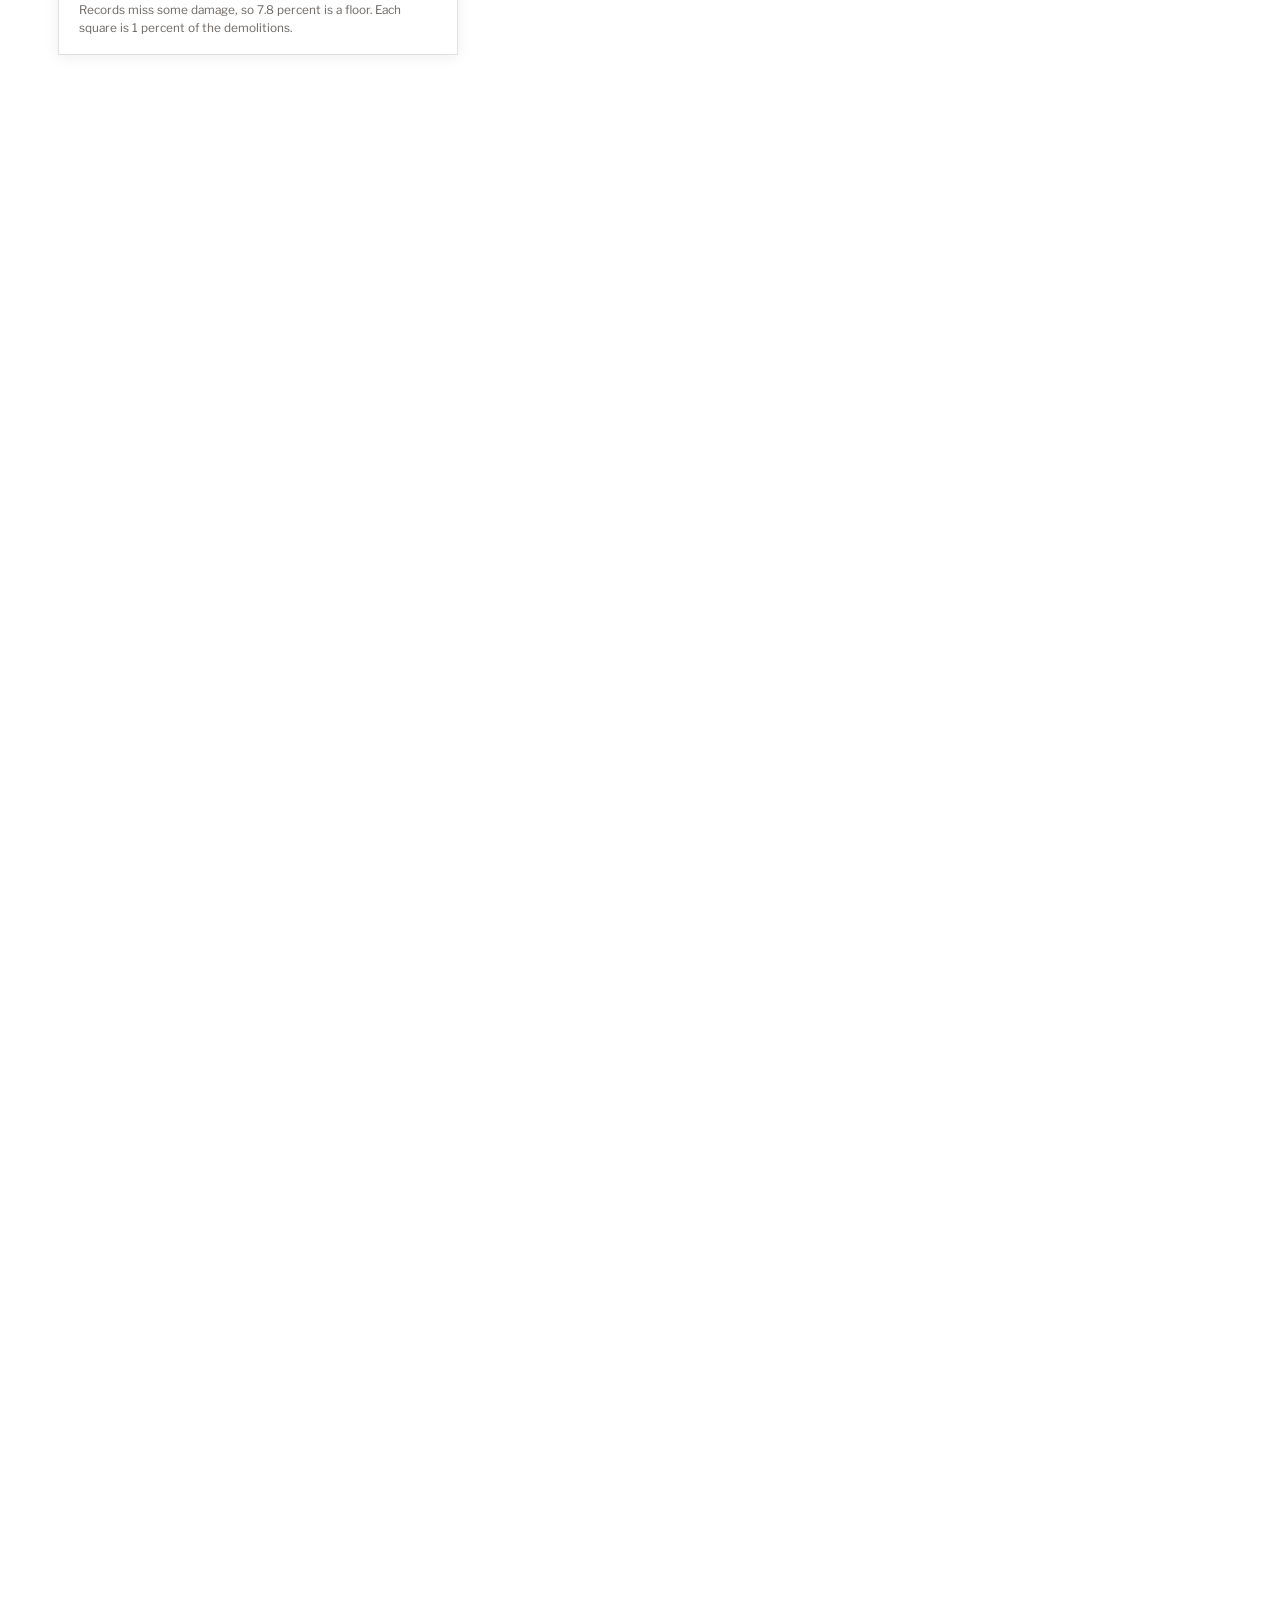
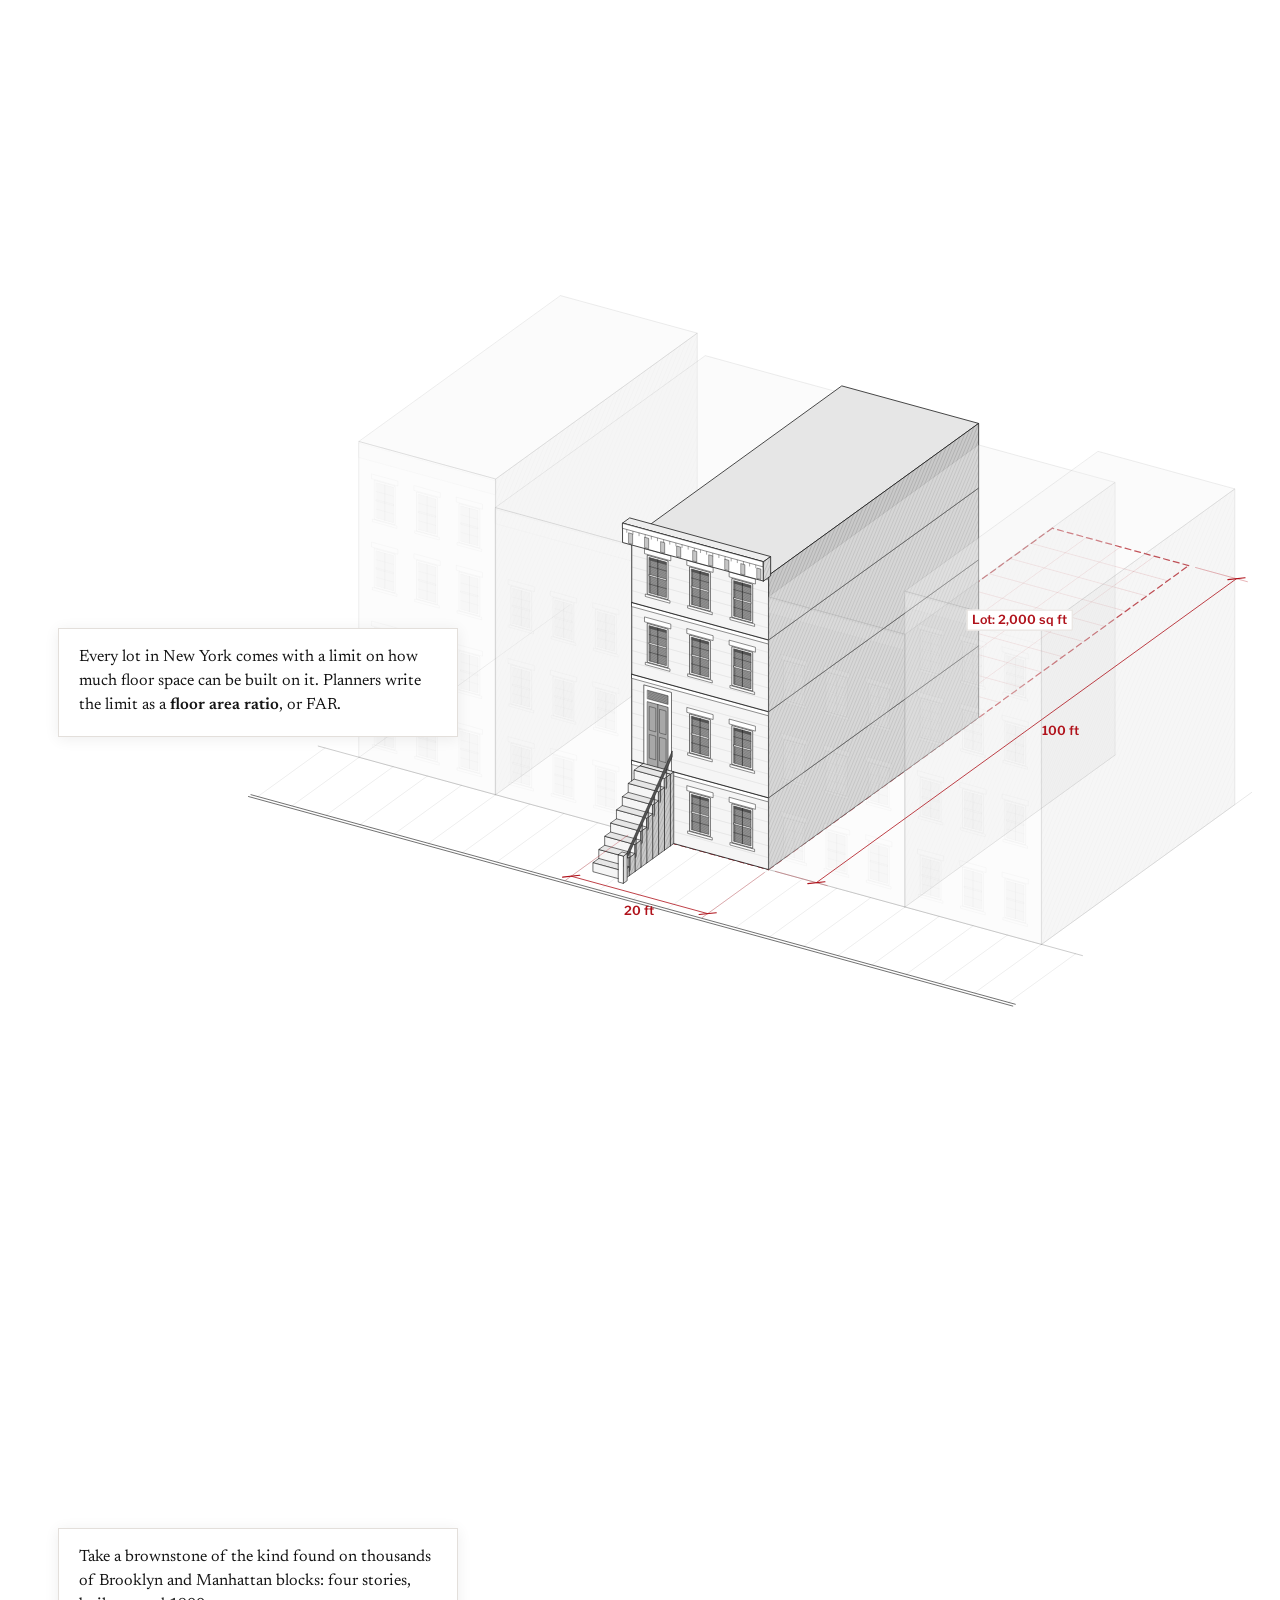
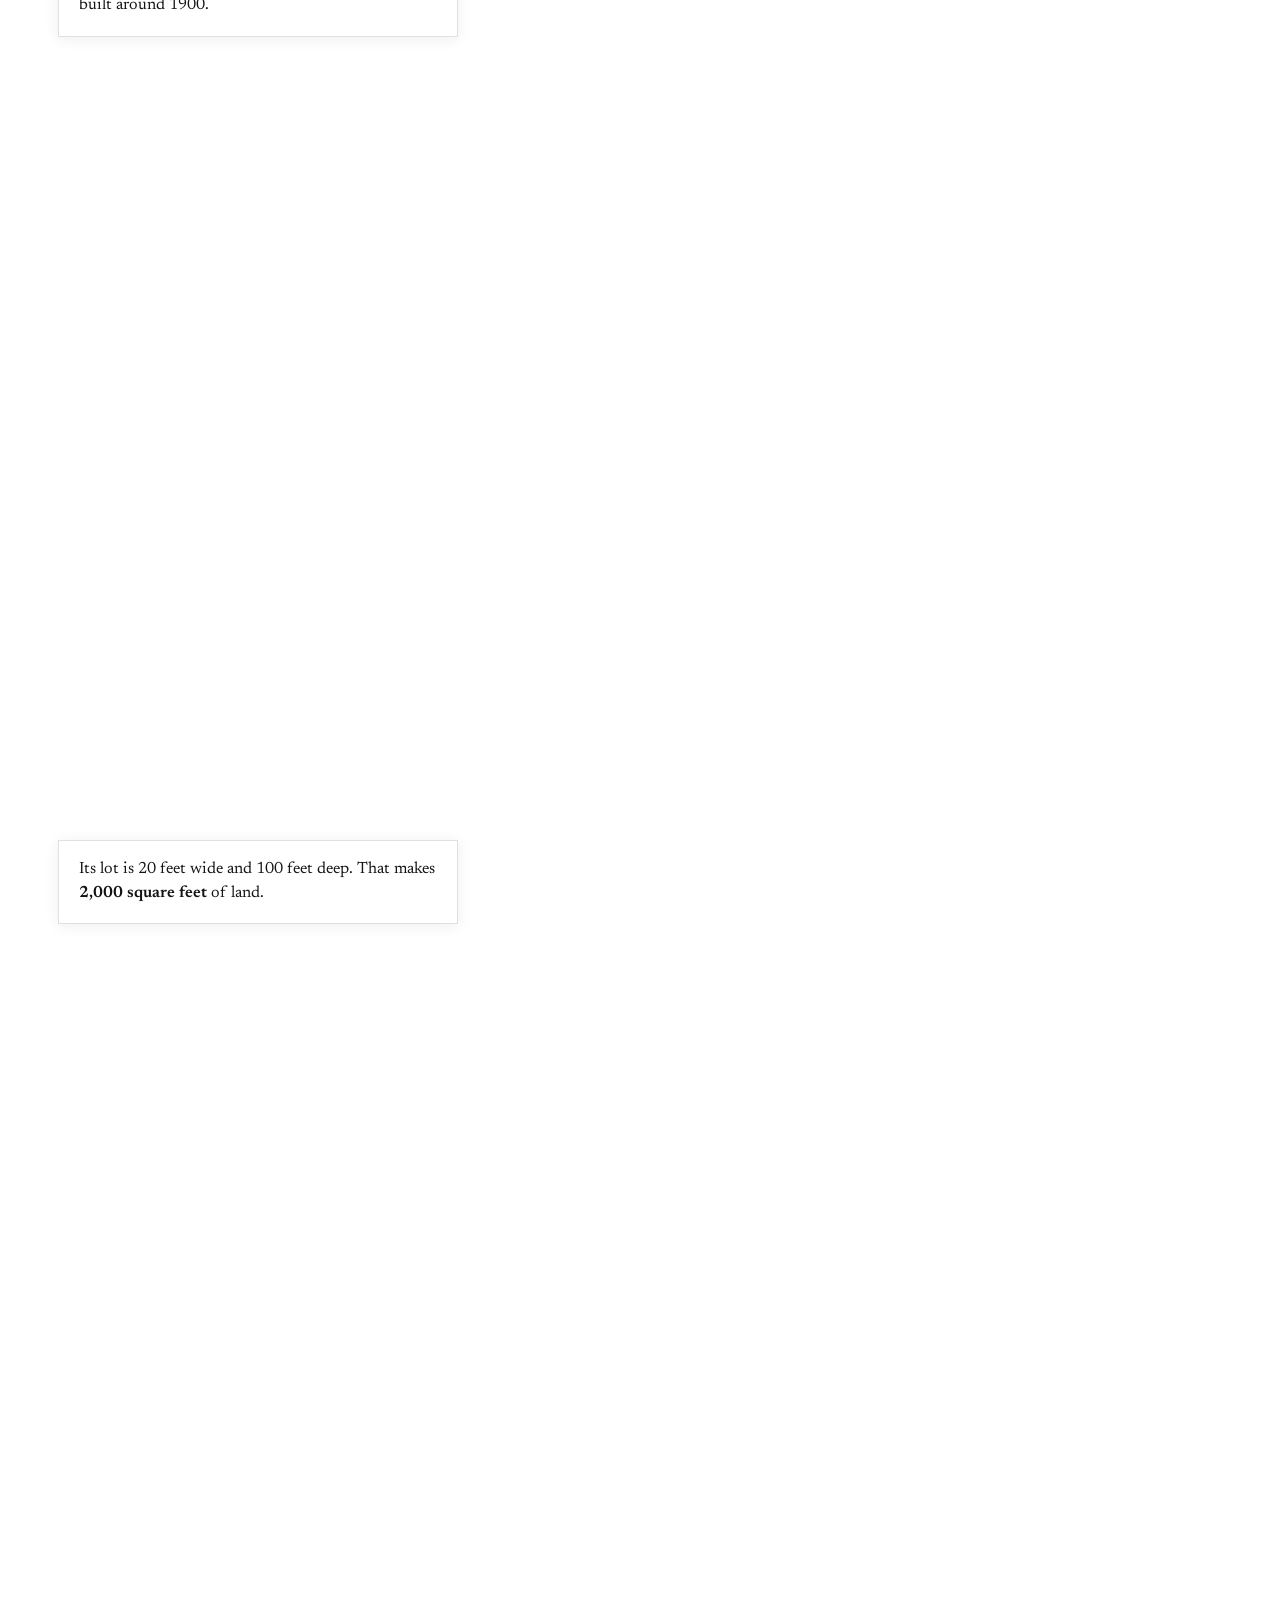
==== commit 6fbd4ce8: "Set reveal line emphasis upright, keep red Co-Authored-By: Claude Opus 5.5 <noreply@anthropic.com> C" ====
--- a/nyc-demolition/index.html
+++ b/nyc-demolition/index.html
@@ -74,7 +74,7 @@
 svg text{font-family:var(--sans)}
 .reveal{position:absolute;inset:0;display:flex;align-items:center;justify-content:center;padding:0 7vw;opacity:0;pointer-events:none;z-index:2}
 .reveal h2{font-size:clamp(2.1rem,5.2vw,4.4rem);line-height:1.06;letter-spacing:-.022em;max-width:16ch;text-align:center}
-.reveal h2 em{font-style:italic;color:var(--red)}
+.reveal h2 em{font-style:normal;color:var(--red)}
 
 /* ---------- suspect title beats ---------- */
 .sbeat{position:absolute;inset:0;z-index:2;pointer-events:none;display:grid;grid-template-columns:23vw minmax(0,1fr);align-items:center;gap:3.5vw;padding:0 4.5vw;visibility:hidden}
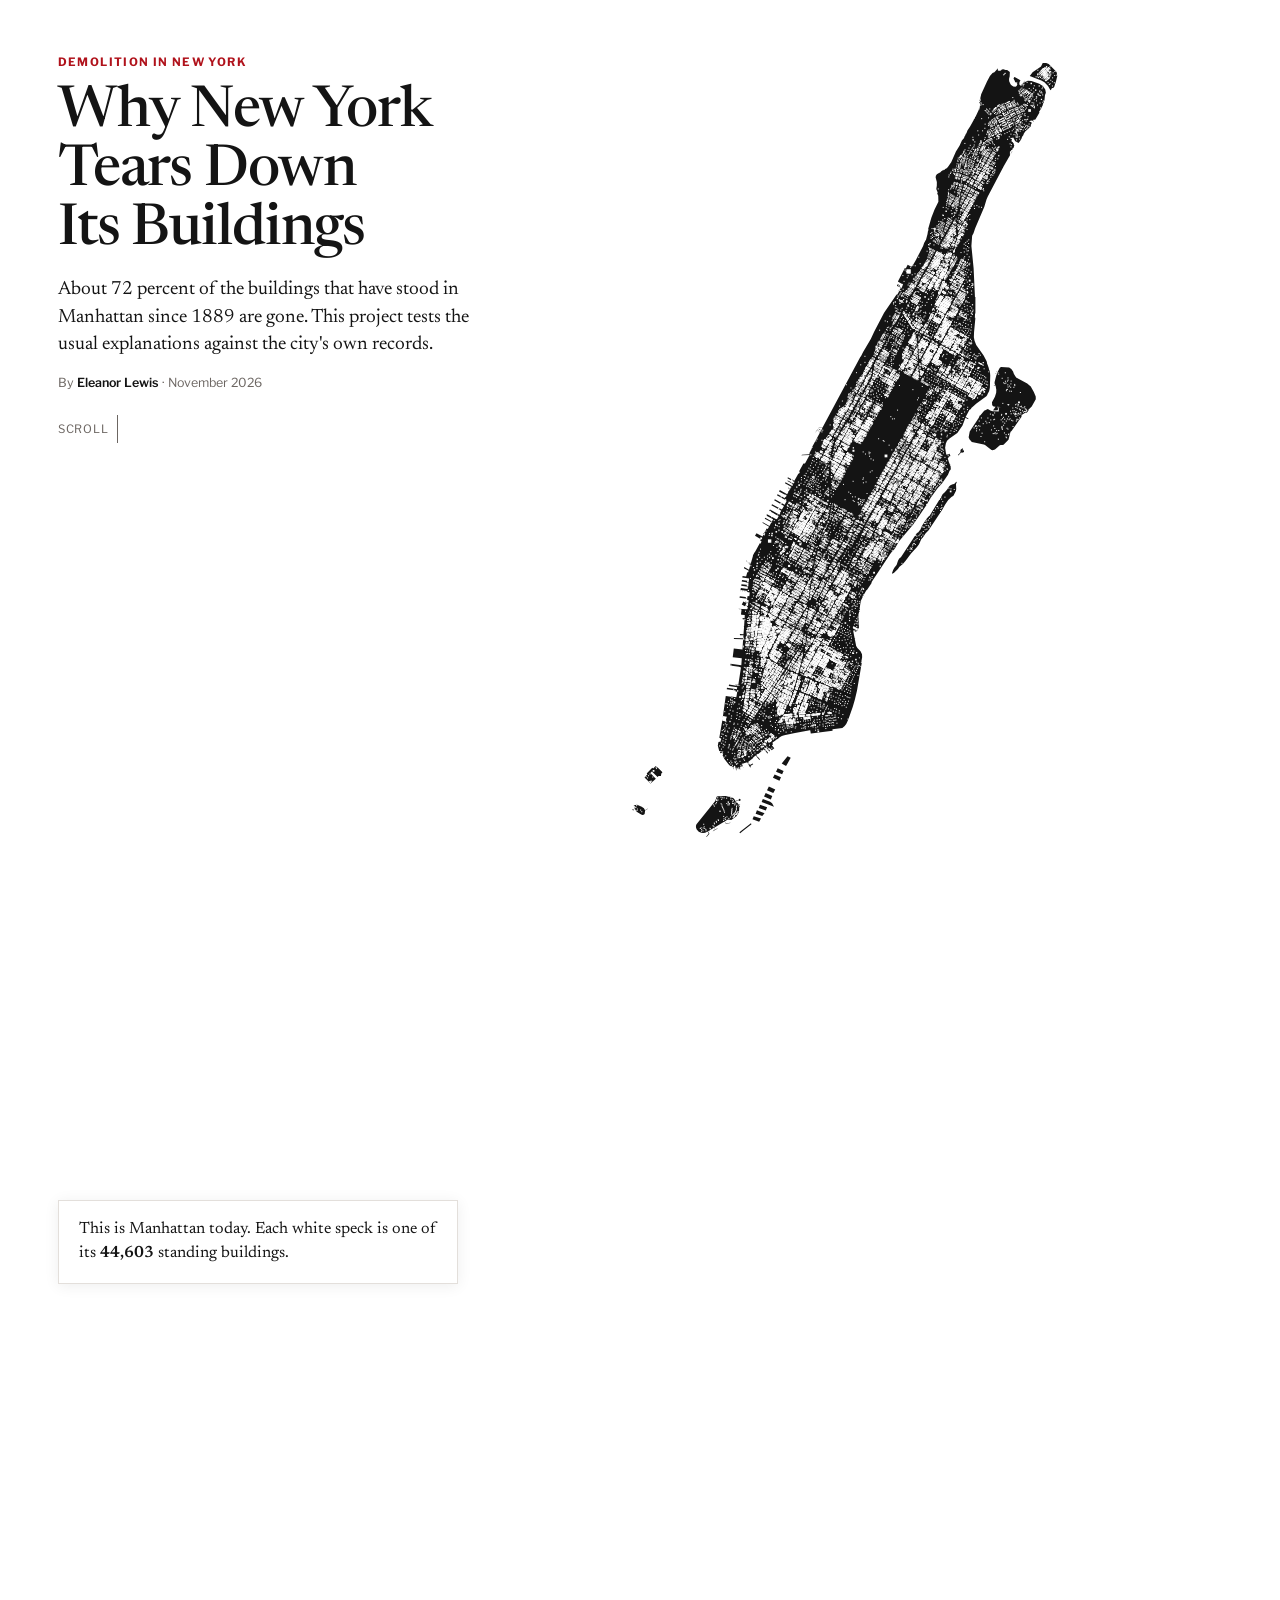
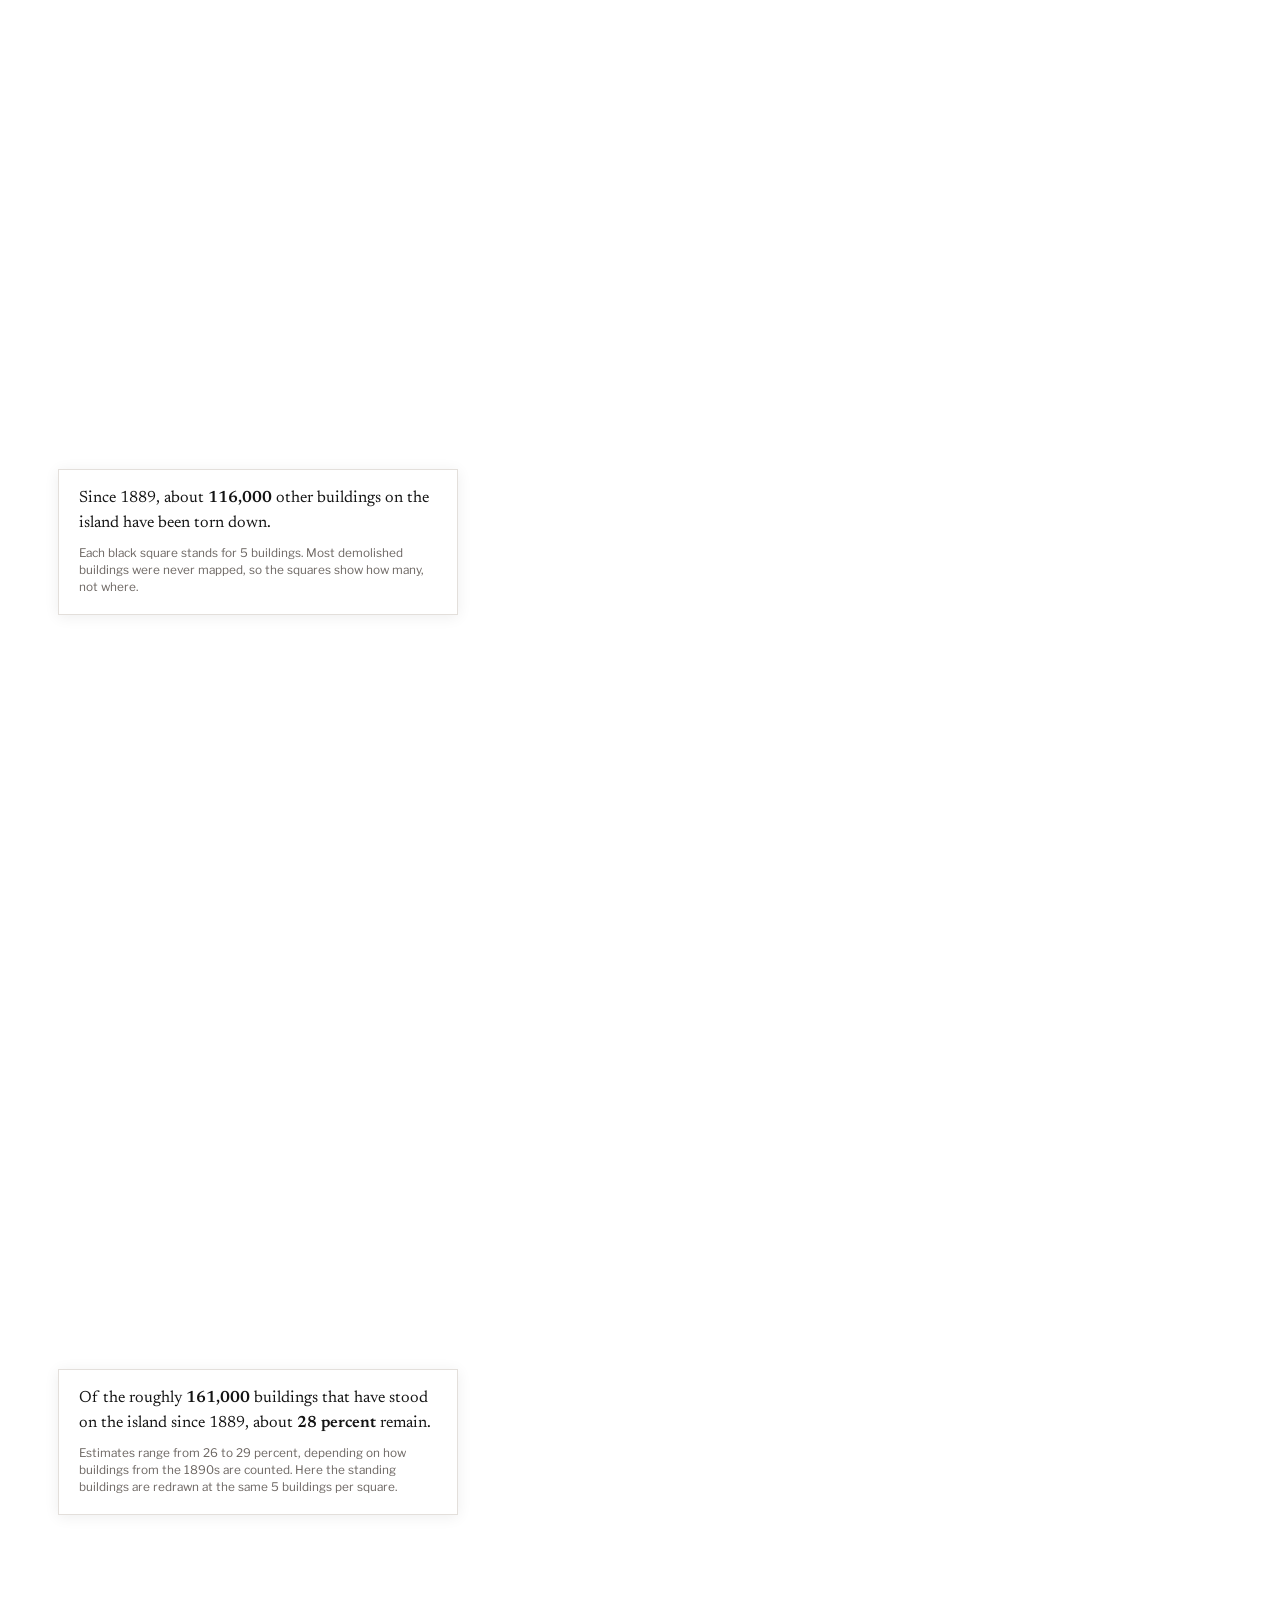
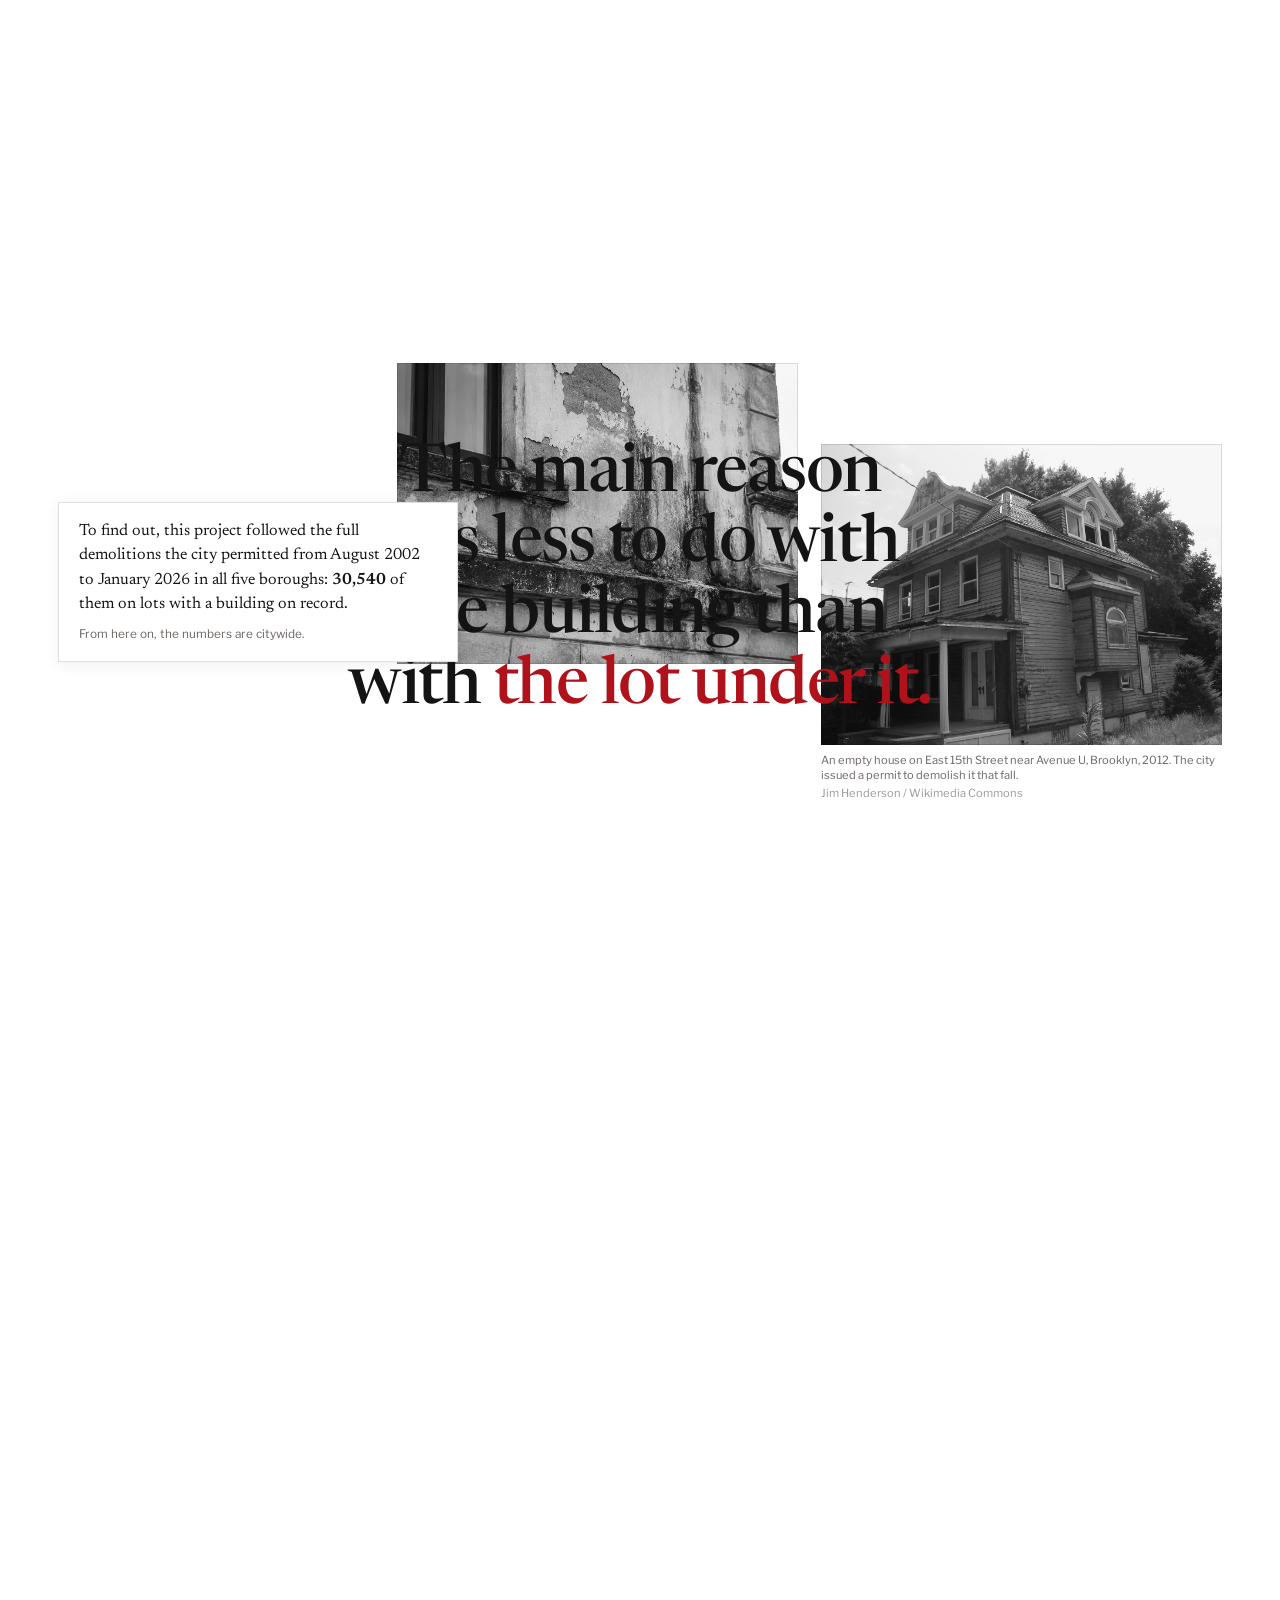
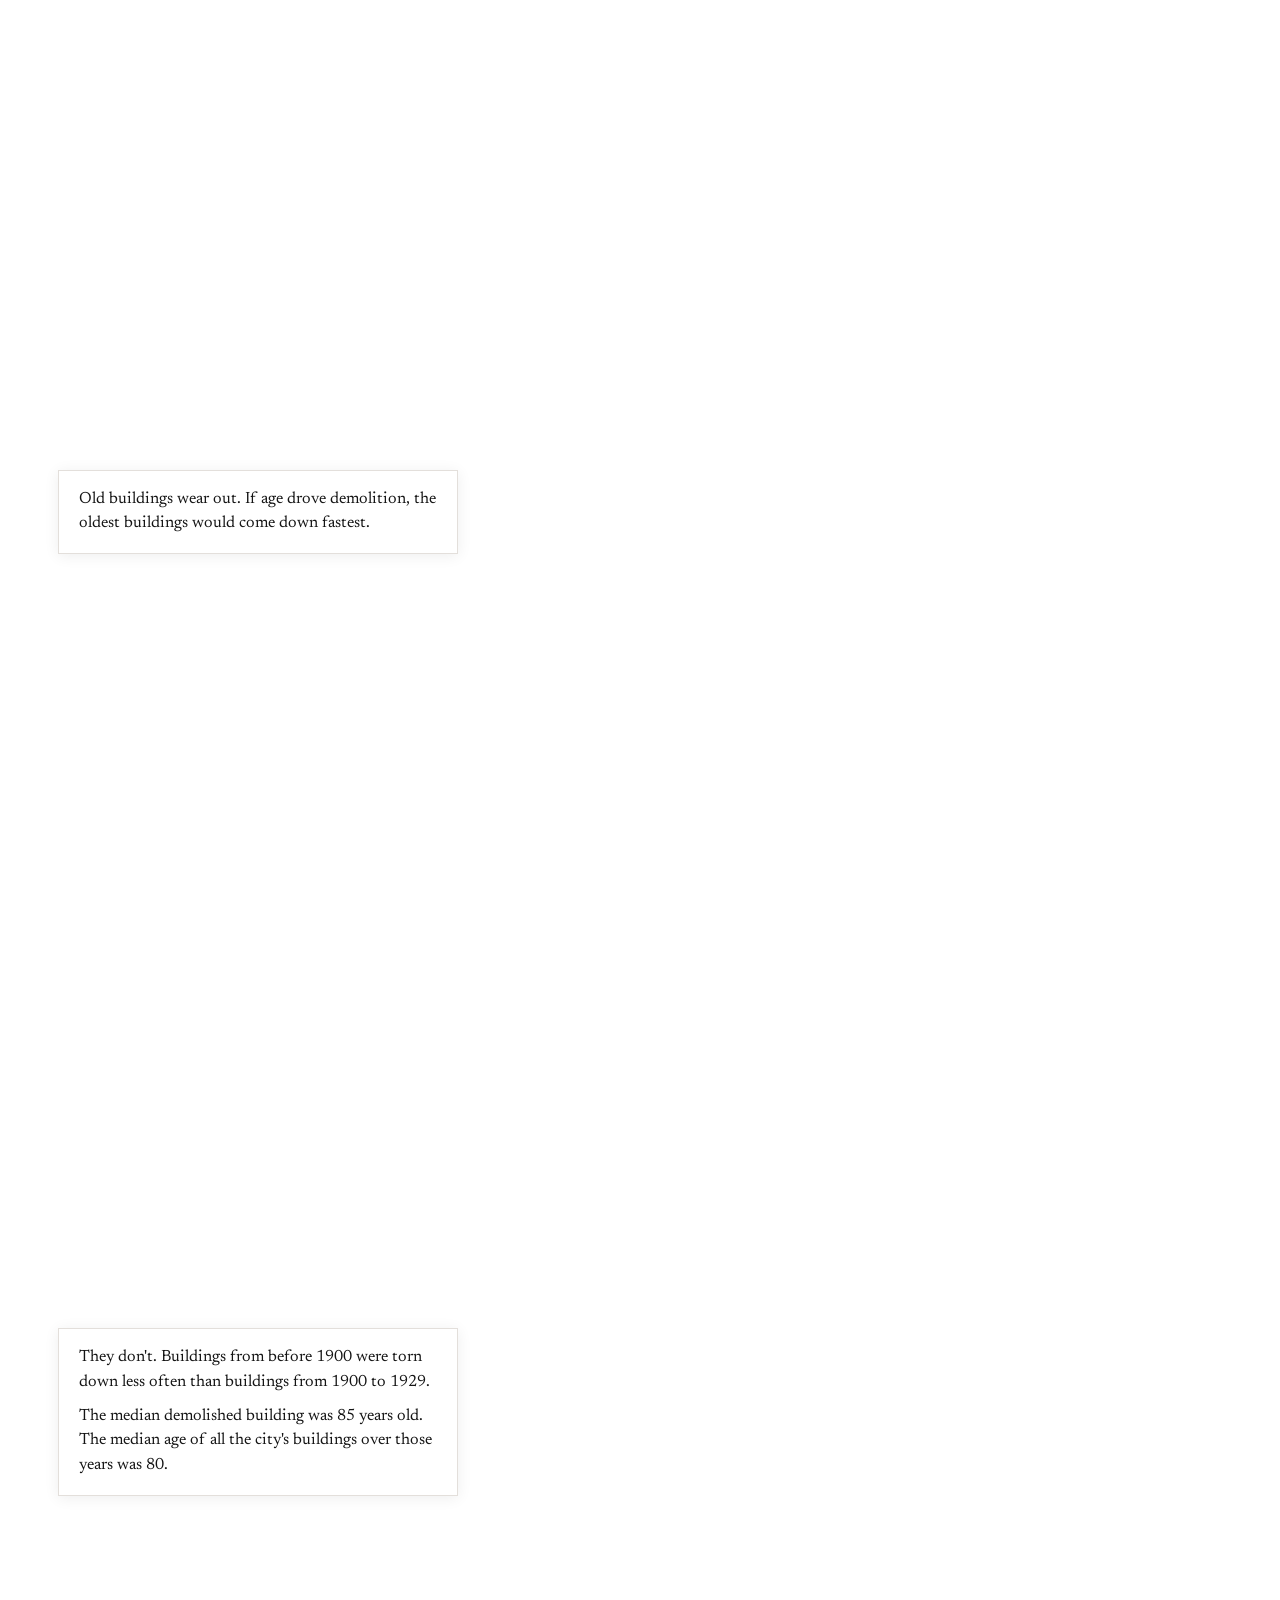
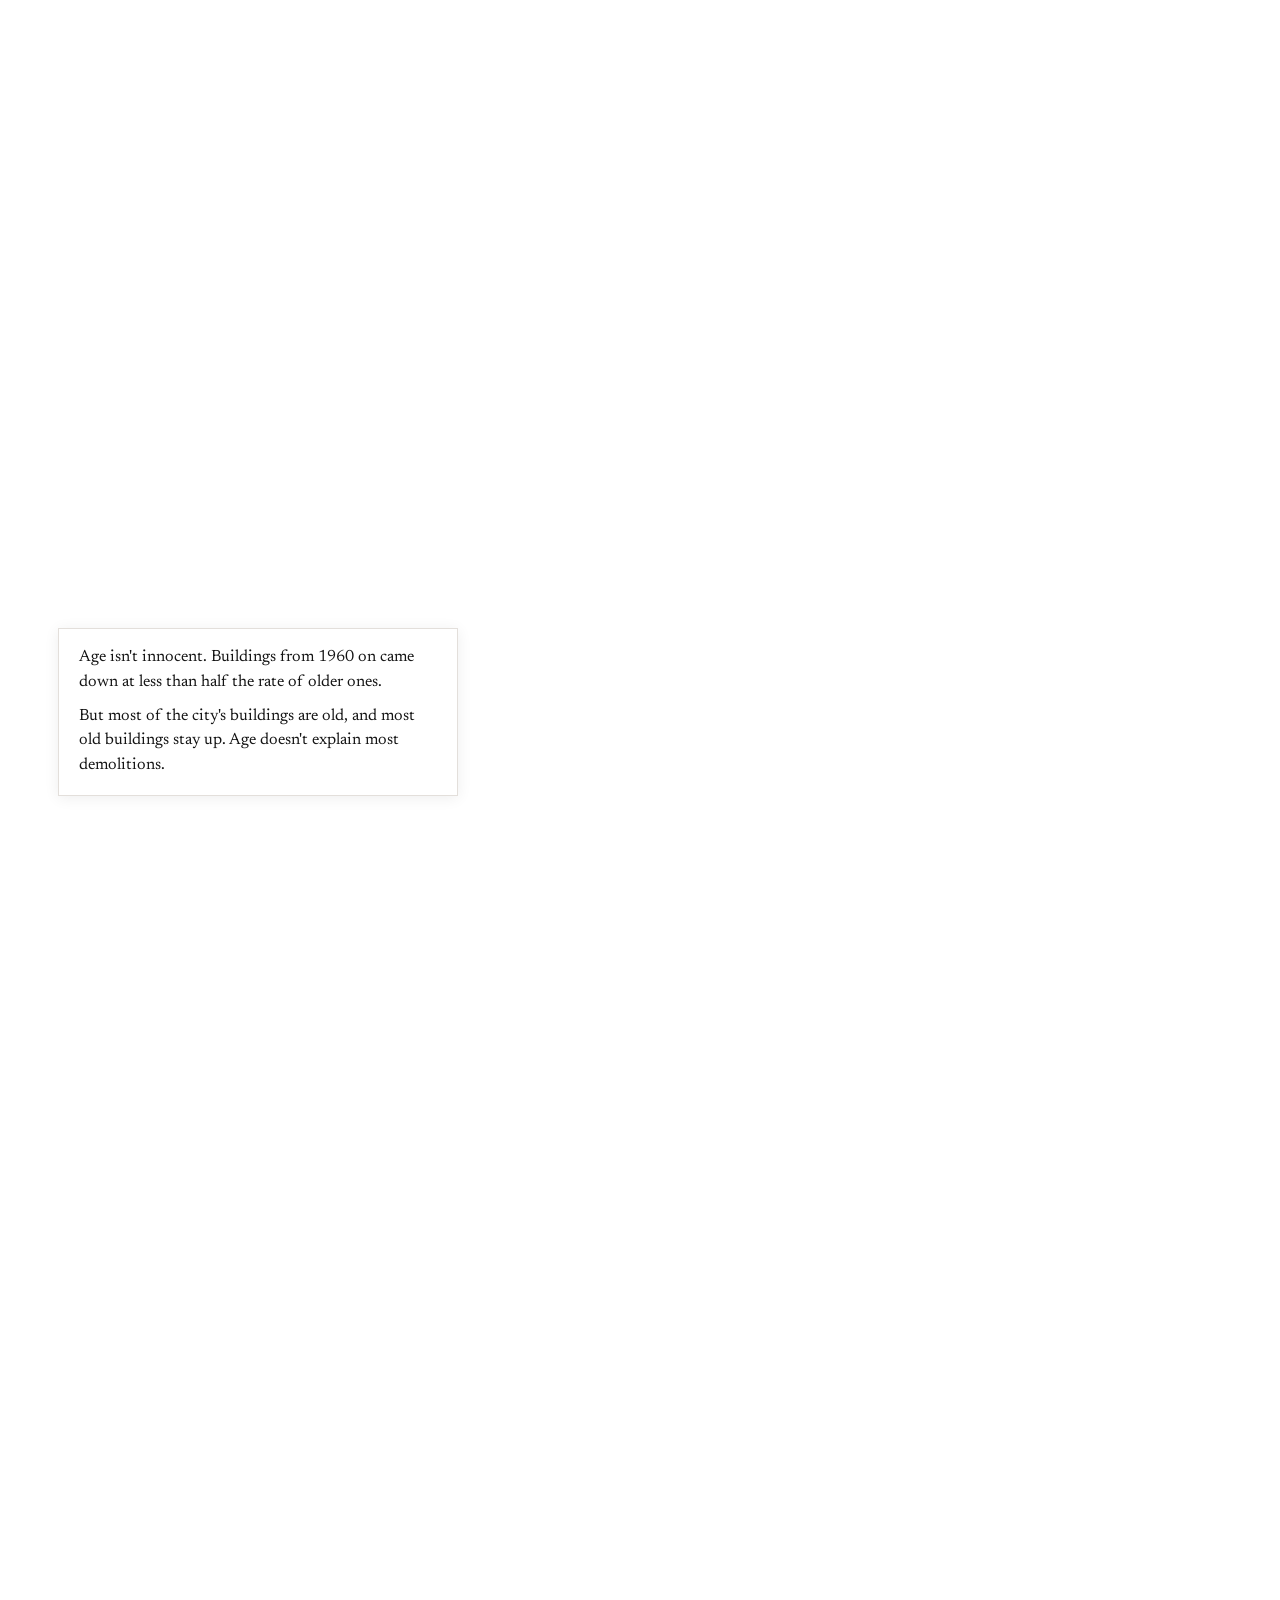
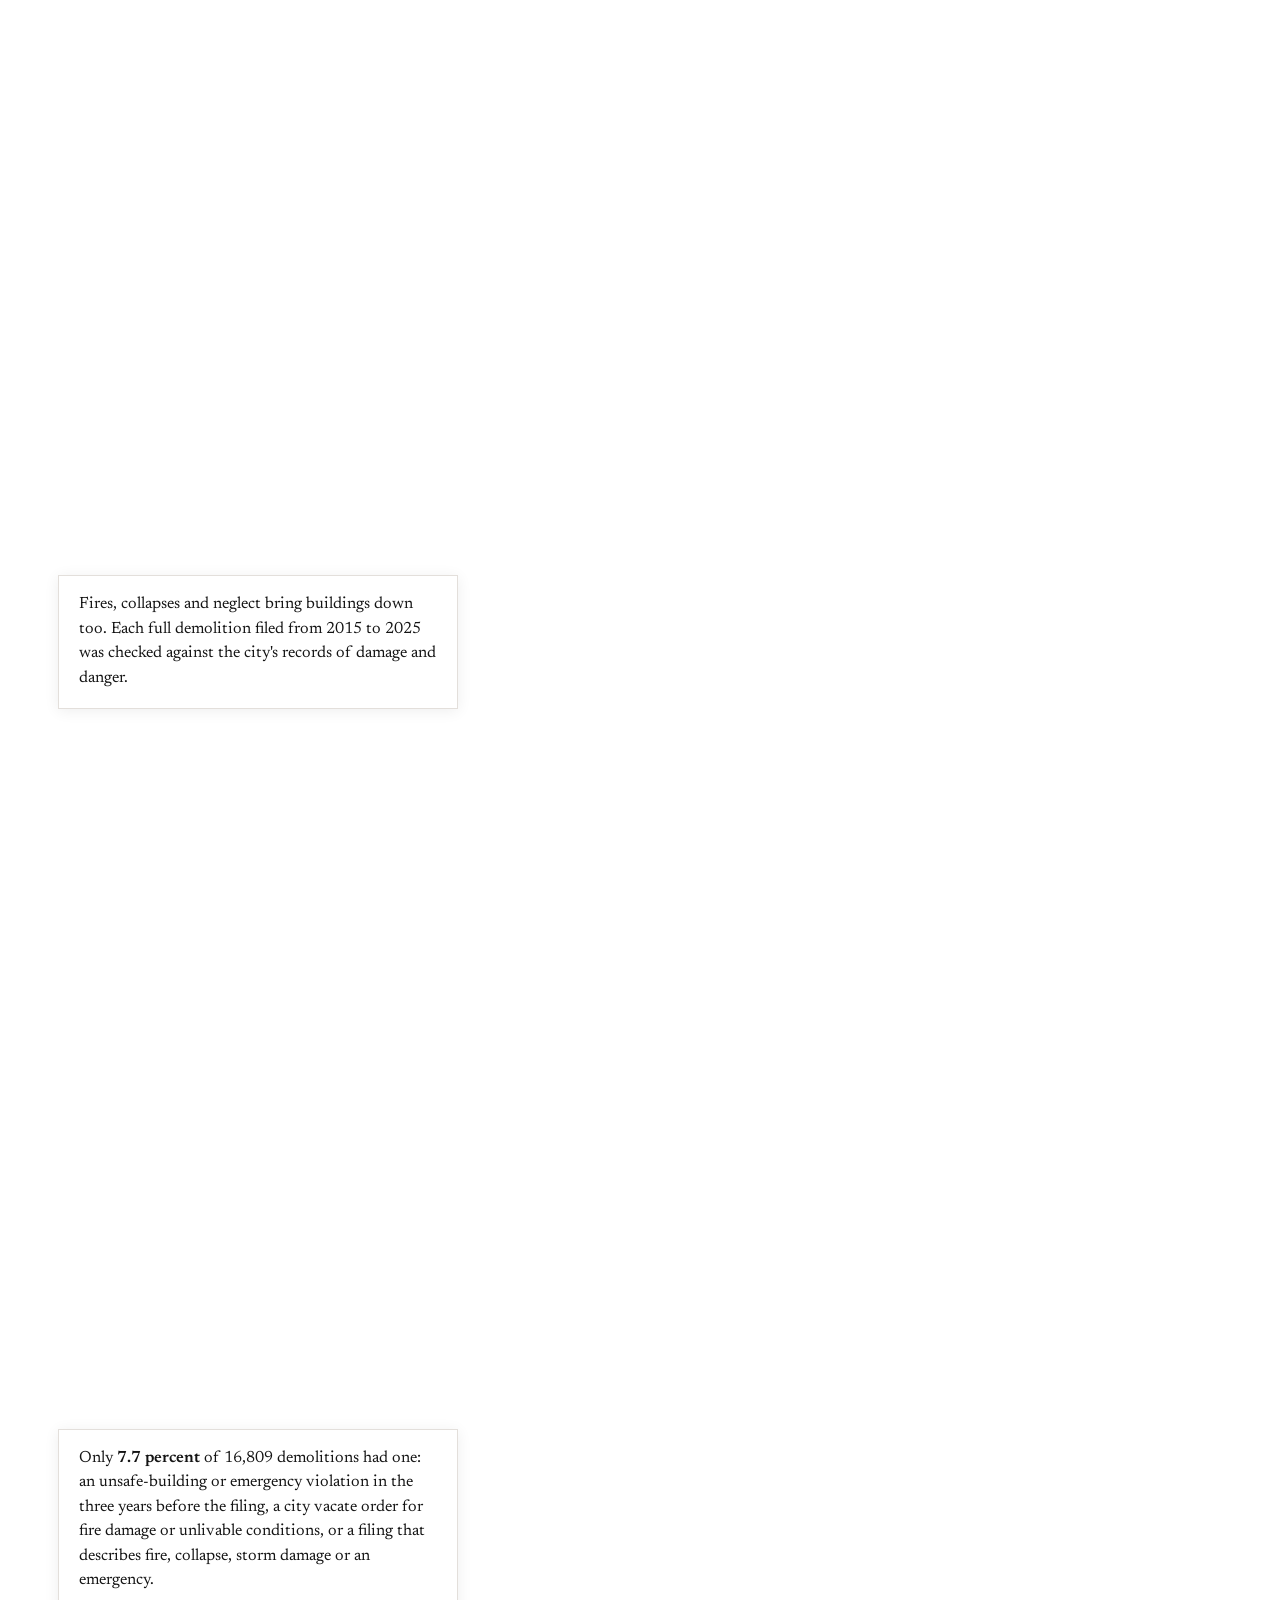
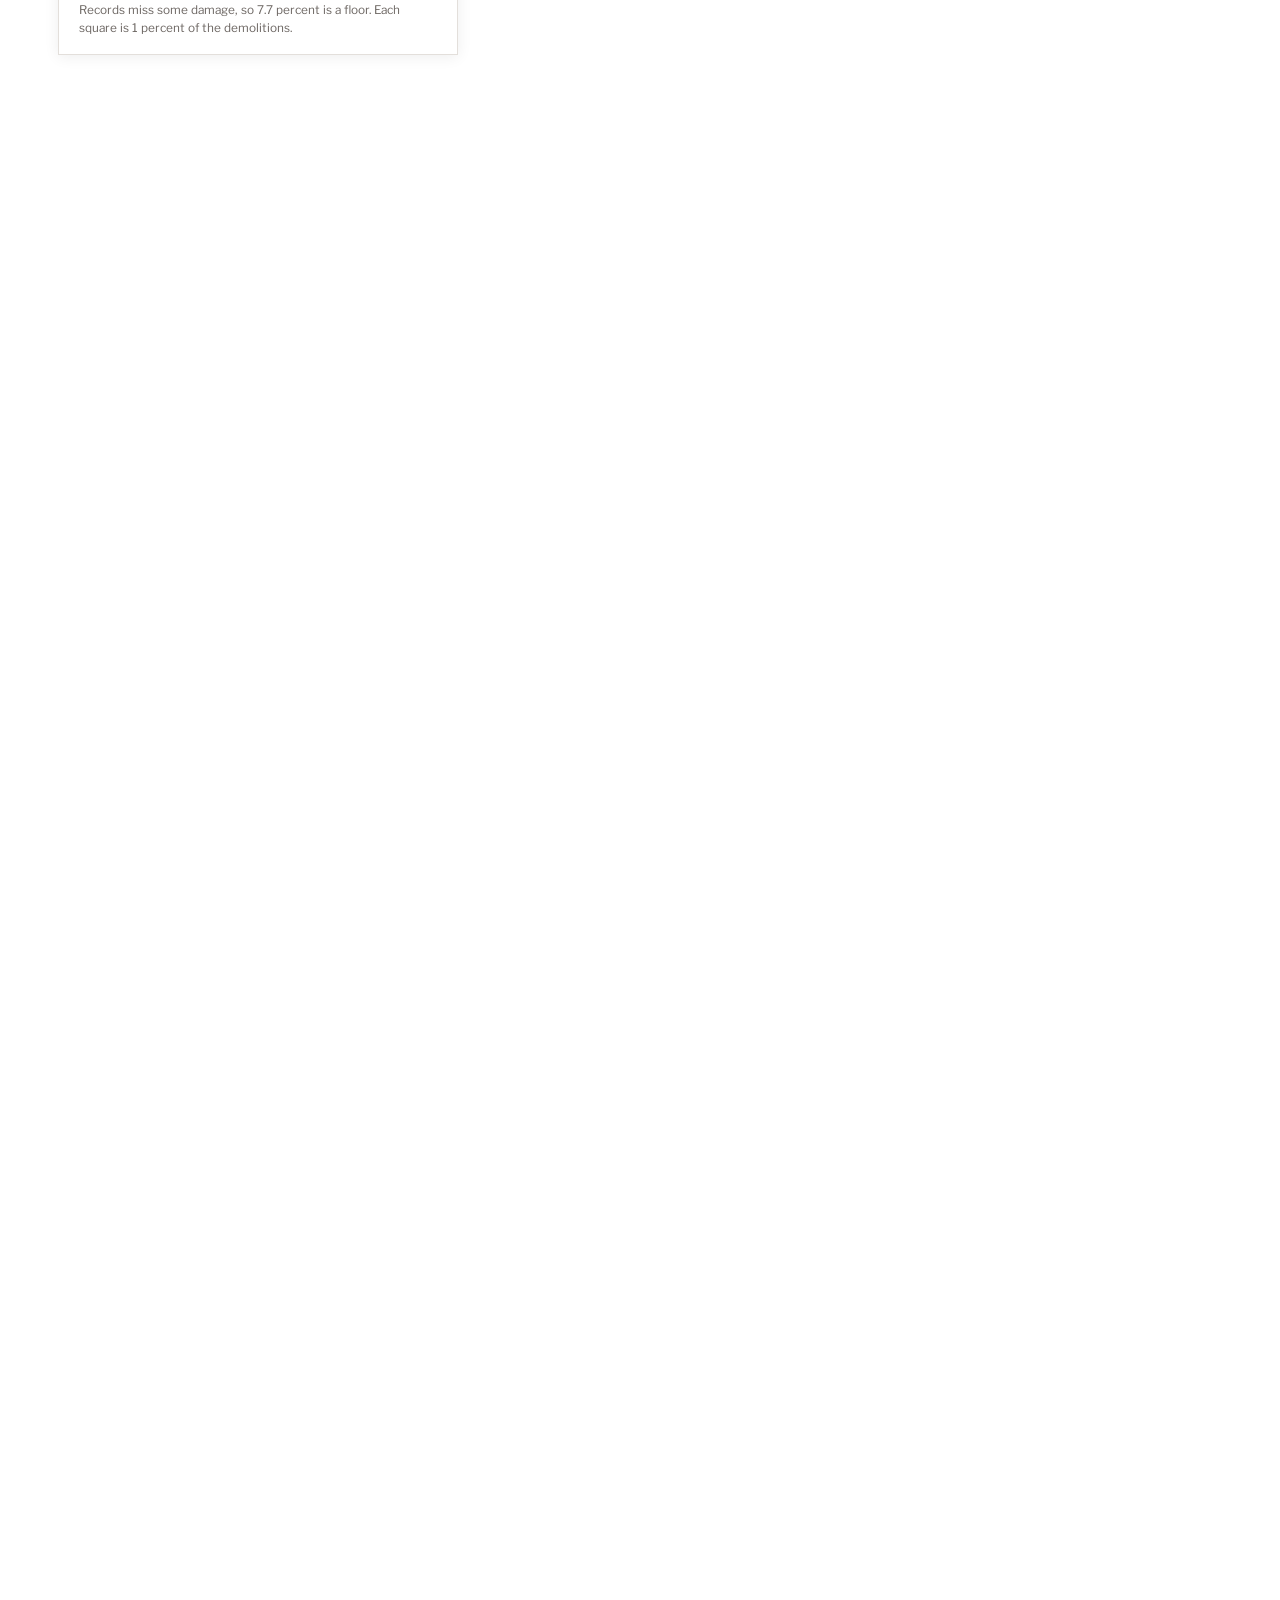
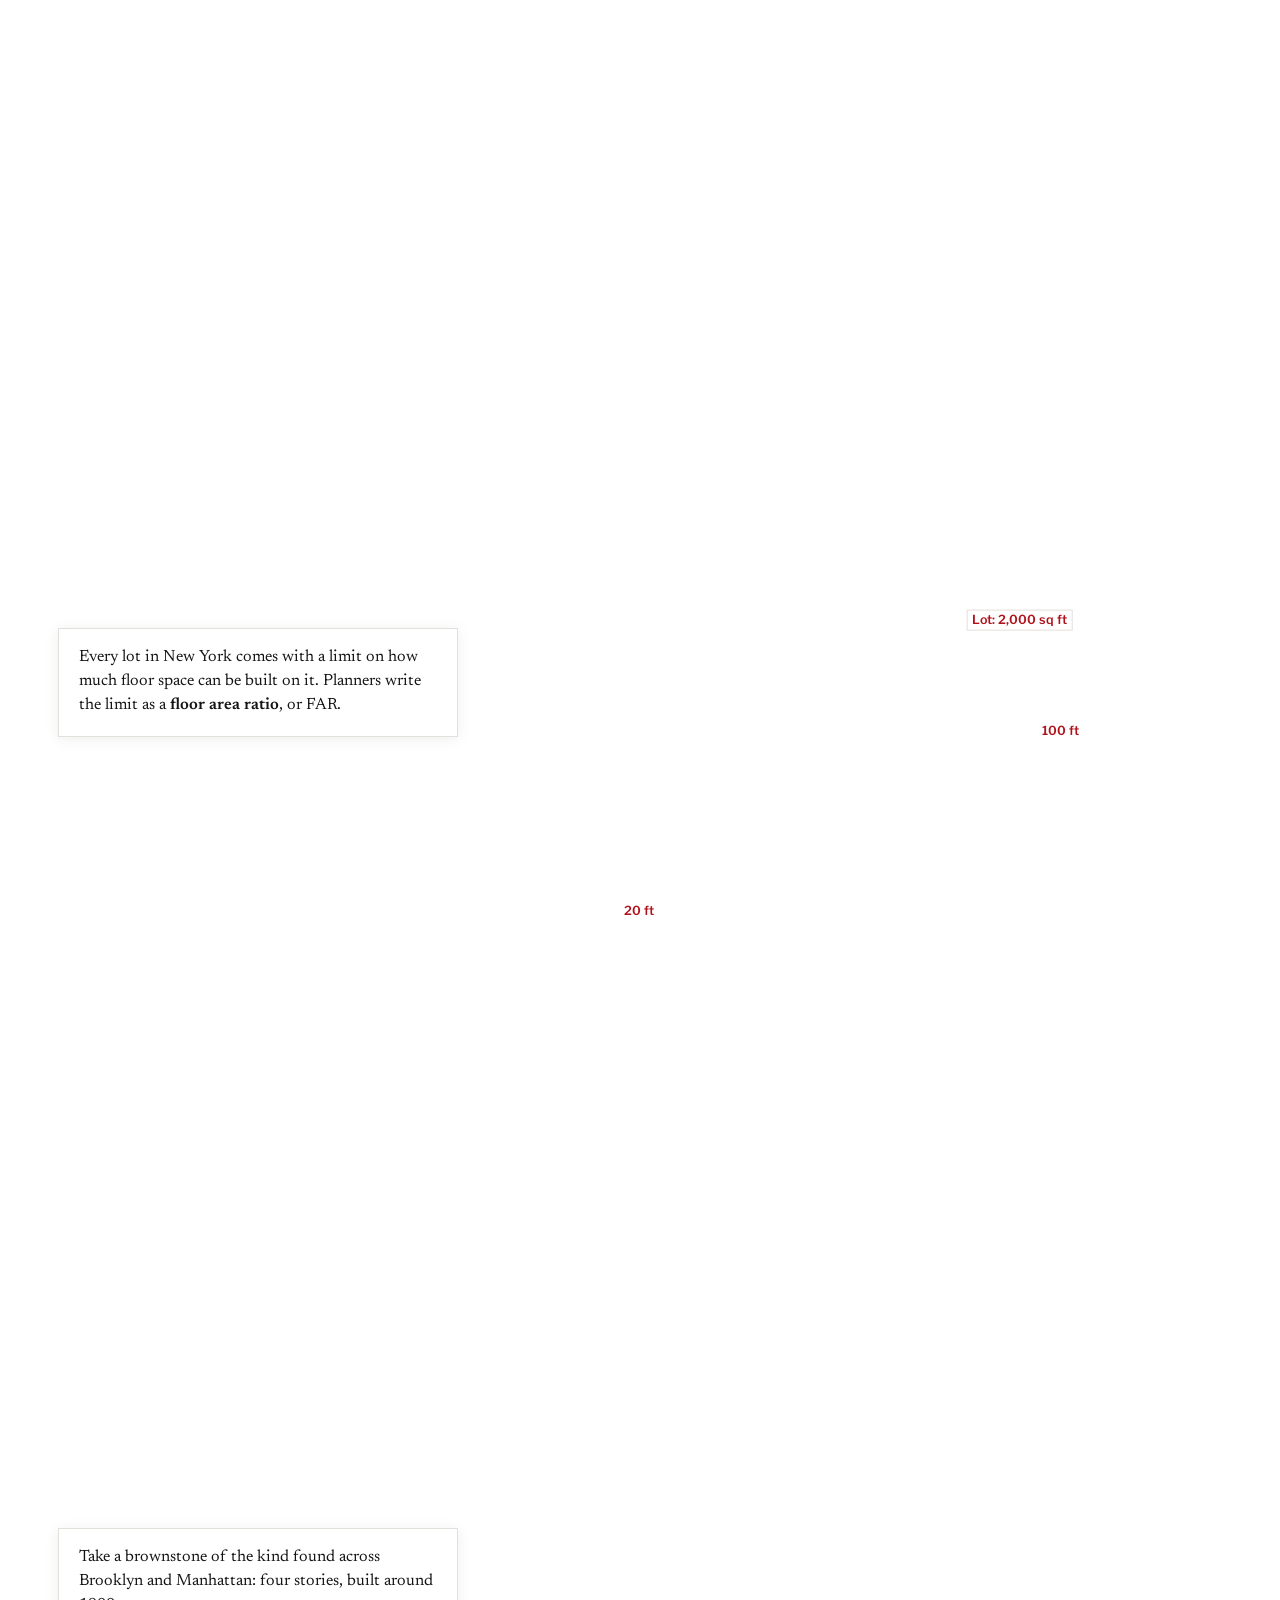
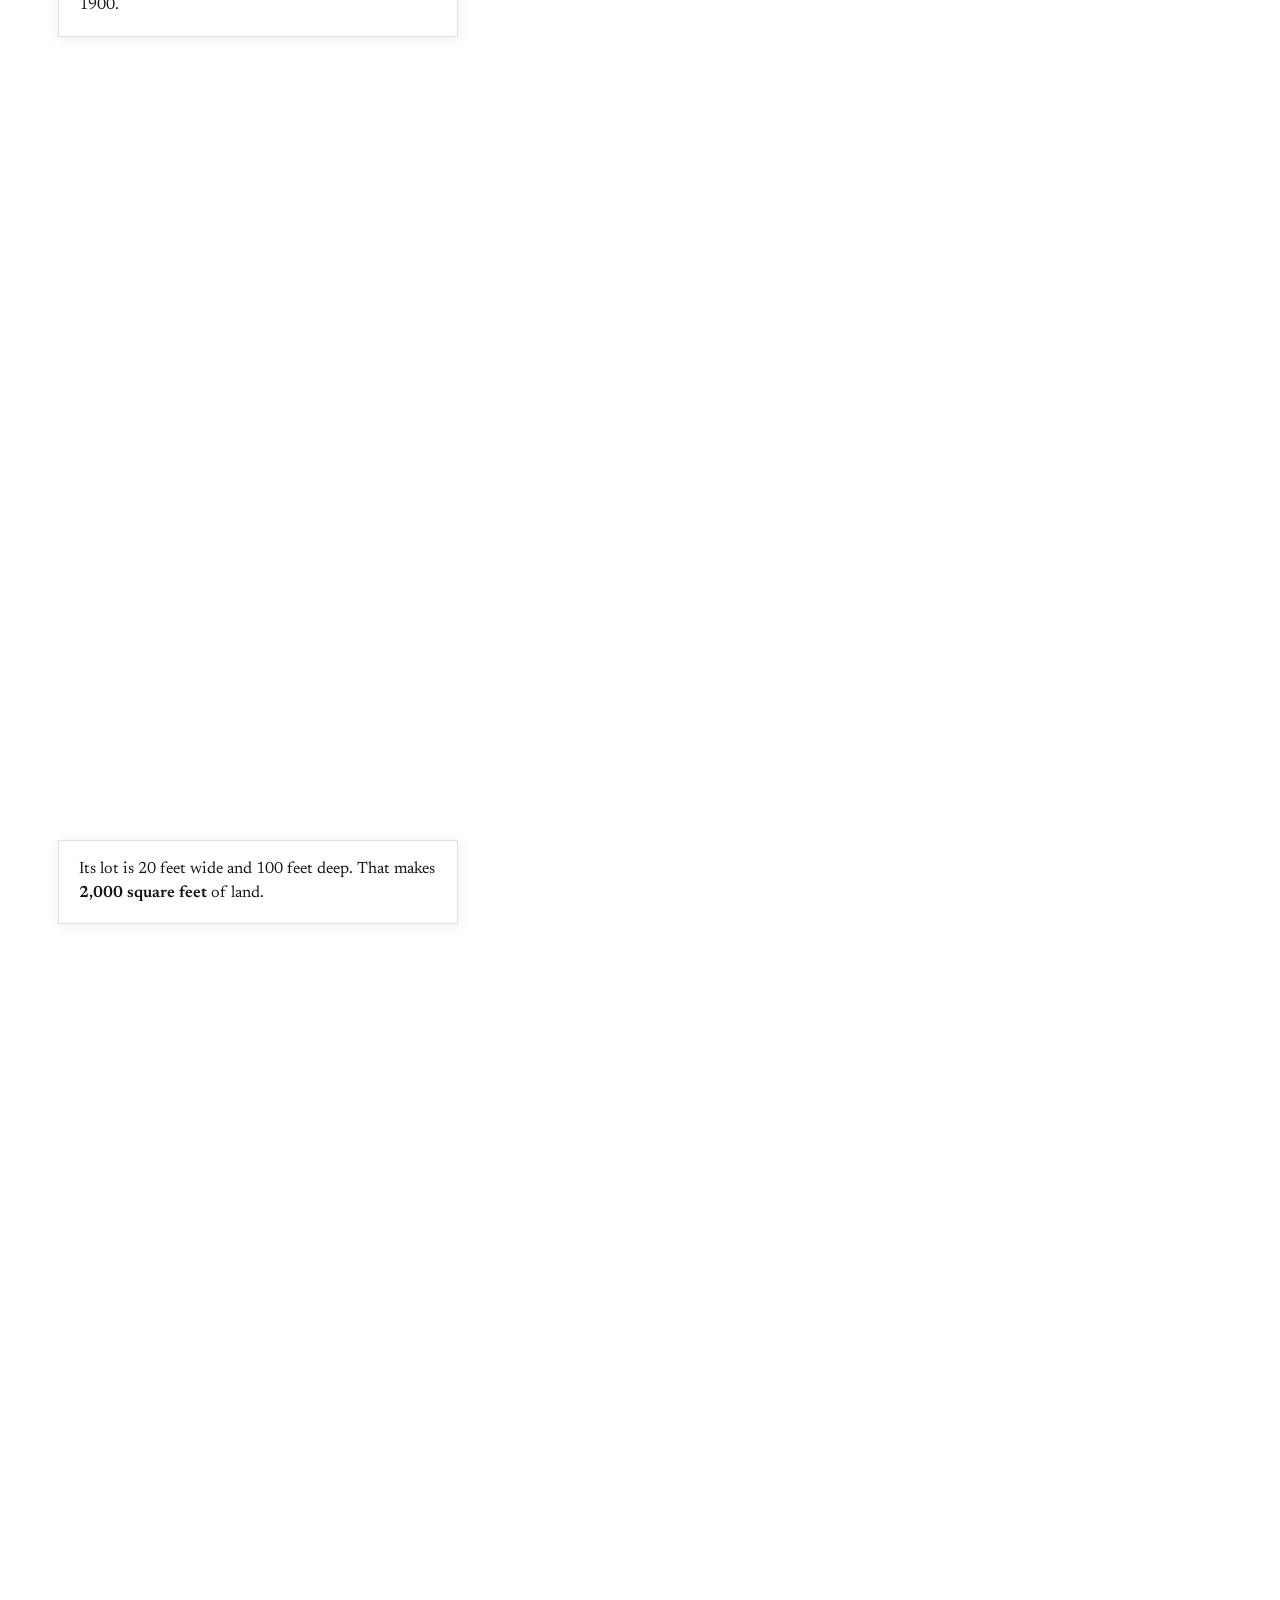
==== commit c41c5e96: "Correct demolition story figures after data check - Damage share recomputed with permit status read " ====
--- a/nyc-demolition/index.html
+++ b/nyc-demolition/index.html
@@ -226,20 +226,20 @@
       <div class="tt"><div class="bk">Suspect two</div><h2 class="bt">Damage</h2></div>
       <div class="ph">
         <figure class="f1"><img src="img/damage-1.jpg" width="1365" height="1024" loading="lazy" decoding="async" alt="Close view of a stone facade with peeling paint and dark water stains below a window."></figure>
-        <figure class="f2"><img src="img/damage-2.jpg" width="1400" height="1050" loading="lazy" decoding="async" alt="An empty wooden house with weathered clapboard and a sagging porch roof."><figcaption>An empty house at 1045 East 15th Street, Brooklyn, 2012. It was demolished the next year.<span class="cr">Jim Henderson / Wikimedia Commons</span></figcaption></figure>
+        <figure class="f2"><img src="img/damage-2.jpg" width="1400" height="1050" loading="lazy" decoding="async" alt="An empty wooden house with weathered clapboard and a sagging porch roof."><figcaption>An empty house on East 15th Street near Avenue U, Brooklyn, 2012. The city issued a permit to demolish it that fall.<span class="cr">Jim Henderson / Wikimedia Commons</span></figcaption></figure>
       </div>
     </div>
     <div class="reveal" id="reveal"><h2>The main reason has less to do with the building than with <em>the lot under it.</em></h2></div>
   </div>
   <div class="steps">
-    <div class="step"><div class="card"><p>To find out, this project followed every full demolition the city permitted from August 2002 to January 2026 in all five boroughs: <b class="num">30,424</b> lots.</p><p class="note">From here on, the numbers are citywide.</p></div></div>
+    <div class="step"><div class="card"><p>To find out, this project followed the full demolitions the city permitted from August 2002 to January 2026 in all five boroughs: <b class="num">30,540</b> of them on lots with a building on record.</p><p class="note">From here on, the numbers are citywide.</p></div></div>
     <div class="step short"><div class="marker"></div></div>
     <div class="step"><div class="card"><p>Old buildings wear out. If age drove demolition, the oldest buildings would come down fastest.</p></div></div>
     <div class="step"><div class="card"><p>They don't. Buildings from before 1900 were torn down less often than buildings from 1900 to 1929.</p><p>The median demolished building was 85 years old. The median age of all the city's buildings over those years was 80.</p></div></div>
     <div class="step"><div class="card"><p>Age isn't innocent. Buildings from 1960 on came down at less than half the rate of older ones.</p><p>But most of the city's buildings are old, and most old buildings stay up. Age doesn't explain most demolitions.</p></div></div>
     <div class="step short"><div class="marker"></div></div>
     <div class="step"><div class="card"><p>Fires, collapses and neglect bring buildings down too. Each full demolition filed from 2015 to 2025 was checked against the city's records of damage and danger.</p></div></div>
-    <div class="step"><div class="card"><p>Only <b>7.8 percent</b> of <span class="num">16,108</b> demolitions had one: an unsafe-building or emergency violation in the three years before the filing, a city vacate order for fire damage or unlivable conditions, or a filing that describes fire, collapse, storm damage or an emergency.</p><p class="note">Records miss some damage, so 7.8 percent is a floor. Each square is 1 percent of the demolitions.</p></div></div>
+    <div class="step"><div class="card"><p>Only <b>7.7 percent</b> of <span class="num">16,809</span> demolitions had one: an unsafe-building or emergency violation in the three years before the filing, a city vacate order for fire damage or unlivable conditions, or a filing that describes fire, collapse, storm damage or an emergency.</p><p class="note">Records miss some damage, so 7.7 percent is a floor. Each square is 1 percent of the demolitions.</p></div></div>
     <div class="step"><div class="marker"></div></div>
     <div class="step tail"><div class="marker"></div></div>
   </div>
@@ -260,7 +260,7 @@
   </div>
   <div class="steps">
     <div class="step"><div class="card"><p>Every lot in New York comes with a limit on how much floor space can be built on it. Planners write the limit as a <b>floor area ratio</b>, or FAR.</p></div></div>
-    <div class="step"><div class="card"><p>Take a brownstone of the kind found on thousands of Brooklyn and Manhattan blocks: four stories, built around 1900.</p></div></div>
+    <div class="step"><div class="card"><p>Take a brownstone of the kind found across Brooklyn and Manhattan: four stories, built around 1900.</p></div></div>
     <div class="step"><div class="card"><p>Its lot is 20 feet wide and 100 feet deep. That makes <b>2,000 square feet</b> of land.</p></div></div>
     <div class="step"><div class="card"><p>Each of its four floors is 20 by 50 feet, or 1,000 square feet. Together they hold <b>4,000 square feet</b>.</p></div></div>
     <div class="step"><div class="card"><p>Divide the floor area by the lot area and you have the FAR: 4,000 ÷ 2,000 = <b>2.0</b>.</p></div></div>
@@ -281,7 +281,7 @@
     <div class="step"><div class="card"><p>Back to the evidence. Here are the demolition rates by building age again.</p></div></div>
     <div class="step"><div class="card"><p>Now the same rate, grouped by how much of its allowed floor area each lot was using, on the same scale.</p></div></div>
     <div class="step"><div class="card"><p>Lots using less than a quarter of their allowance came down <b>41 times</b> as often as lots at or past their limit.</p><p>Compared with lots of similar age, size, use, borough and landmark status, the odds were still about <b>18 times</b> higher.</p></div></div>
-    <div class="step"><div class="card"><p>The new buildings constructed after a demolition fit the pattern. Whether a demolished lot had been using a fifth of its allowance or three-quarters of it, the median building that replaced it used <b>all of it</b>.</p><p class="note">Among demolished lots with a new building on record a few years later (63 percent). About 20 percent had been merged into larger lots, and 17 percent were still empty.</p></div></div>
+    <div class="step"><div class="card"><p>The new buildings constructed after a demolition fit the pattern. Whether a demolished lot had been using a fifth of its allowance or three-quarters of it, the median building that replaced it used <b>all of it</b>.</p><p class="note">Among demolished lots with a new building on record a few years later (46 percent). About 20 percent had been merged into larger lots, 17 percent were still empty, and 16 percent still showed a building from before the demolition filing.</p></div></div>
     <div class="step tail"><div class="marker"></div></div>
   </div>
 </section>
@@ -293,7 +293,7 @@
   </div>
   <div class="steps">
     <div class="step"><div class="card"><p>The limits are set by the city, and the city changes them. Rezonings adopted from 2003 to 2007 alone covered about <b>188,000 lots</b>: 14 percent got a higher limit and 23 percent a lower one.</p></div></div>
-    <div class="step"><div class="card"><p>When a lot's limit went up, demolitions there rose <b>2.16 times</b> as fast as on similar lots the city left alone. The pattern held in each of six rounds of rezoning between 2006 and 2024.</p><p class="note">95 percent interval: 1.85 to 2.53. Each round compares the three years before and after a rezoning.</p></div></div>
+    <div class="step"><div class="card"><p>When a lot's limit went up, demolitions there rose about <b>2.2 times</b> as fast as on lots the city left alone. The pattern held in each of six rounds of rezoning between 2006 and 2024.</p><p class="note">95 percent interval: about 1.9 to 2.5. Each round compares a three-year period before a rezoning with one after it.</p></div></div>
     <div class="step"><div class="card"><p>When the limit went down, the demolition rate fell to <b>0.68 times</b> that of lots left alone.</p><p class="note">Two cautions: the city tends to raise limits where it already expects growth, and to lower them after waves of teardowns. Both can make the effects look larger.</p></div></div>
     <div class="step"><div class="card"><p>In December 2024 the City Council adopted City of Yes for Housing Opportunity. Between the city's 2024 and 2026 lot records, about <b>541,000</b> lots with buildings got a higher limit, most of them through it.</p><p>If past patterns hold, this project's model expects about <b>4,300</b> demolitions over three years under the new limits, against about 2,500 under the old ones. The rules are too new to test.</p></div></div>
     <div class="step tail"><div class="marker"></div></div>
@@ -306,7 +306,7 @@
     <div class="kicker">Every lot in the city</div>
     <h2 id="lk-title">Which lots look like the ones that came down?</h2>
     <p>Each of the <span class="num">804,166</span> lots with a building in the five boroughs is scored by how closely it resembles lots demolished in the past. Unused floor area carries the most weight; age, size, use, borough, landmark status and recent rezonings adjust it.</p>
-    <p>The score uses the limits in force before City of Yes, the version that could be tested. Trained on demolitions from 2008 to 2020, it put <b>61 percent</b> of the 2020–23 demolitions, which it had never seen, in the riskiest tenth of lots. Since January 2024, demolition has been filed for <span class="num">2,451</span> scored lots; 48 percent were in that tenth.</p>
+    <p>The score uses the limits in force before City of Yes, the version that could be tested. A version trained on demolitions from 2008 to 2020 put <b>60 percent</b> of the 2020–23 demolitions, which it had never seen, in the riskiest tenth of lots. Since January 2024, demolition has been filed for <span class="num">2,555</span> scored lots; 47 percent were in that tenth.</p>
     <p class="note sans" style="font-size:.8rem;color:var(--mute)">A high score means a lot shares traits with past demolitions. It is not a forecast for any one building.</p>
   </div>
   <div class="lk-grid">
@@ -340,15 +340,15 @@
     <h3>Manhattan, 1889 to today</h3>
     <p>Standing buildings are the city's building footprints (main buildings; detached garages and sheds left out). The number that have stood since 1889 adds the 1889 count of every building on the island to the new buildings planned or filed each year after: an 1898 real-estate history for 1889–1899, the Office for Metropolitan History's index of new-building applications for 1900–1986, and Department of Buildings permits for 1989–2026. Demolished = everything that stood minus what stands. Applications are not completions, so the share standing is an estimate; reasonable choices for the 1890s give 26 to 29 percent.</p>
     <h3>Demolitions, 2002–2026, citywide</h3>
-    <p>Full demolitions from Department of Buildings job filings (BIS and DOB NOW) with a permit, matched by tax lot to the PLUTO lot file released just before each three-year window (nine releases, 2003 to 2026). Age is the year built on record, which is often rounded. FAR use is the lot's built floor area divided by the largest residential or commercial floor area its zoning allowed at the time.</p>
+    <p>Full demolitions from Department of Buildings job filings (BIS and DOB NOW) with a permit, matched by tax lot to the PLUTO lot file released about six months into each three-year window (eight releases, 2003 to 2024; the last window runs two and a half years, to January 2026). About 8 percent of permitted demolitions are left out because the lot could not be matched to a lot record with a building and a zoning limit; in the two latest windows, most of these lots already showed no building. Age is the year built on record, which is often rounded. FAR use is the lot's built floor area divided by the largest residential or commercial floor area its zoning allowed at the time.</p>
     <h3>What replaced them</h3>
-    <p>For each demolished lot, the lot record about three to six years after the demolition window began. Of 28,409 demolitions with a later record, 63 percent had a new building, 20 percent had been merged into a larger lot and 17 percent were still empty. For the rebuilt lots, the share of the allowance in use is built floor area divided by the larger of the residential or commercial limit: before, under the limit at the time of the demolition; after, under the limit on record when the new building appeared (it had changed on 25 percent of lots). Measured against the earlier limit, the medians after are 98 to 104 percent. Shares above 100 percent mostly reflect zoning bonuses and community-facility allowances, which the limit used here leaves out.</p>
+    <p>For each demolished lot, the lot record released about three to six and a half years after the demolition was filed (demolitions filed through July 2023). Of 28,409 demolitions with a later record, 46 percent had a building built after the demolition period began, 20 percent had been merged into a larger lot, 17 percent were still empty, and 16 percent still showed a building with an earlier year built, about half of them with the same floor area as before; 1 percent had no year built on record. For the lots with a new building, the share of the allowance in use is built floor area divided by the larger of the residential or commercial limit: before, under the limit at the time of the demolition; after, under the limit on record when the new building appeared (it had changed on 25 percent of lots). Measured against the earlier limit, the medians after are 105 to 117 percent. Shares above 100 percent mostly reflect zoning bonuses and community-facility allowances, which the limit used here leaves out.</p>
     <h3>Damage</h3>
     <p>Permitted full demolitions filed 2015–2025, checked against DOB unsafe-building, emergency and structurally compromised violations issued up to three years before the filing (and 30 days after), HPD vacate orders for fire damage or habitability, and filing descriptions naming fire, collapse, storm damage or an emergency.</p>
     <h3>The model</h3>
     <p>A weighted case-control logistic regression: all demolished lots and a 2 percent sample of the rest, weighted back to the full count. The rezoning test is a difference-in-differences: for lots with no zoning change in the previous round, it compares the change in demolition rates on rezoned lots with the change on lots left alone.</p>
     <h3>The scores</h3>
-    <p>Each lot's score is the same model applied to the 2026 lot file, with the allowance as recorded in 2024. Tested out of time (trained 2008–2020, tested on August 2020 to July 2023), it scored an AUC of 0.851; its predictions ran a little high. The City of Yes figure applies the same model to the 2026 limits, which it was never trained on.</p>
+    <p>Each lot's score comes from the same model refit on demolitions filed from August 2011 to July 2023 and applied to the 2026 lot file, with the allowance as recorded in 2024. Tested out of time (trained on 2008–2020, tested on August 2020 to July 2023), it scored an AUC of 0.851, and its predictions ran about 20 percent high. The City of Yes figure applies the same model to the 2026 limits, which it was never trained on.</p>
     <h3>Sources</h3>
     <ul>
       <li>NYC Open Data: <a href="https://data.cityofnewyork.us/d/5zhs-2jue">Building Footprints</a>, <a href="https://data.cityofnewyork.us/d/ic3t-wcy2">DOB Job Application Filings</a>, <a href="https://data.cityofnewyork.us/d/w9ak-ipjd">DOB NOW: Build Job Application Filings</a>, <a href="https://data.cityofnewyork.us/d/3h2n-5cm9">DOB Violations</a>, <a href="https://data.cityofnewyork.us/d/tb8q-a3ar">HPD Order to Repair/Vacate Orders</a>, <a href="https://data.cityofnewyork.us/d/gthc-hcne">Borough Boundaries</a></li>
@@ -363,10 +363,10 @@
     <h3>Photographs</h3>
     <ul>
       <li>Historic American Buildings Survey, <a href="https://commons.wikimedia.org/wiki/File:808-810_SECOND_AVENUE_MAIN_ELEVATIONS_OF_BUILDINGS_-_United_Nations_Vicinity_Area_Study,_Second_Avenue,_East_Forty-first,_East_Forty-third,_East_Forty-fourth,_East_Forty-eighty,_HABS_NY,31-NEYO,152-2.tif">"808-810 Second Avenue main elevations of buildings"</a> (HABS NY-6254), United Nations Vicinity Area Study. Library of Congress, public domain.</li>
-      <li>Jim Henderson, <a href="https://commons.wikimedia.org/wiki/File:Wooden_House_1045_E15_Bklyn_2012_jeh.jpg">"Wooden House 1045 E15 Bklyn 2012"</a>, June 17, 2012. Wikimedia Commons, CC0.</li>
+      <li>Jim Henderson, <a href="https://commons.wikimedia.org/wiki/File:Wooden_House_1045_E15_Bklyn_2012_jeh.jpg">"Wooden House 1045 E15 Bklyn 2012"</a>, June 17, 2012. Wikimedia Commons, CC0. The file name's address is wrong; the photo's coordinates and DOB records place it on East 15th Street near Avenue U (block 7319), where demolition permits were issued in October 2012.</li>
       <li>All photographs converted to black and white and cropped.</li>
     </ul>
-    <p class="foot">Demolition records are permits and filings, not confirmed completions. Lot records change between releases, and a few demolitions could not be matched to a lot.</p>
+    <p class="foot">Demolition records are permits and filings, not confirmed completions. Lot records change between releases.</p>
   </div>
 </section>
 
@@ -639,8 +639,8 @@
 }
 
 /* ======================================================================= 2. SUSPECTS */
-const AGE = [['Before 1900', 5.18], ['1900–29', 6.27], ['1930–59', 4.91], ['1960–89', 2.11], ['1990 on', 1.82]];
-const FARB = [['Under 25%', 42.52], ['25–50%', 12.34], ['50–75%', 3.54], ['75–100%', 1.57], ['100%+', 1.04]];
+const AGE = [['Before 1900', 5.19], ['1900–29', 6.29], ['1930–59', 4.93], ['1960–89', 2.12], ['1990 on', 1.82]];
+const FARB = [['Under 25%', 42.62], ['25–50%', 12.39], ['50–75%', 3.55], ['75–100%', 1.58], ['100%+', 1.05]];
 (() => {
   const svg = $('#svg-sus');
   /* a suspect's title beat: kicker, name, then two photos, staggered in; all out together */
@@ -664,7 +664,7 @@
     const hiOld = seg(t, 3.05, 3.5) * (1 - seg(t, 4.02, 4.3)), hiNew = seg(t, 4.05, 4.5);
     let s = '';
     const introA = seg(t, .15, .5) * (1 - seg(t, 1.0, 1.18));
-    if (introA > 0) s += bigNumber(B, '30,424', 'lots with a permitted full demolition, August 2002 to January 2026, all five boroughs', introA);
+    if (introA > 0) s += bigNumber(B, '30,540', 'permitted full demolitions on lots with a building on record, August 2002 to January 2026, all five boroughs', introA);
     if (chartA > 0) {
       const bars = AGE.map(([l, v], i) => {
         let fill = INK; let op = 1;
@@ -681,11 +681,11 @@
     const wA = seg(t, 6.26, 6.55) * (1 - seg(t, 8.02, 8.3));
     if (wA > 0) {
       const lit = seg(t, 7.05, 7.45), dim = seg(t, 7.4, 7.8);
-      const W_ = waffleSVG(B, 100, k => k < 7 ? mix(INK, RED, lit) : INK, k => (k < 7 ? 1 : 1 - .75 * dim), '', [7, .8, mix(INK, RED, lit), 1]);
+      const W_ = waffleSVG(B, 100, k => k < 7 ? mix(INK, RED, lit) : INK, k => (k < 7 ? 1 : 1 - .75 * dim), '', [7, .7, mix(INK, RED, lit), 1]);
       s += `<g opacity="${wA}">${W_.s}</g>`;
       s += `<text x="${W_.ox}" y="${W_.oy - 14}" font-size="13" font-weight="700" fill="${INK}" opacity="${wA}">Full demolitions filed 2015–2025</text>`;
-      s += `<text x="${W_.ox}" y="${W_.oy + W_.size + 22}" font-size="12" fill="${RED}" font-weight="600" opacity="${lit * wA}">■ 7.8% with a recorded sign of damage or danger</text>`;
-      s += `<text x="${W_.ox}" y="${W_.oy + W_.size + 40}" font-size="12" fill="${MUTE}" opacity="${dim * wA}">■ 92.2% with none on record</text>`;
+      s += `<text x="${W_.ox}" y="${W_.oy + W_.size + 22}" font-size="12" fill="${RED}" font-weight="600" opacity="${lit * wA}">■ 7.7% with a recorded sign of damage or danger</text>`;
+      s += `<text x="${W_.ox}" y="${W_.oy + W_.size + 40}" font-size="12" fill="${MUTE}" opacity="${dim * wA}">■ 92.3% with none on record</text>`;
     }
     svg.innerHTML = s;
     $('#reveal').style.opacity = seg(t, 8.1, 8.6);
@@ -1021,7 +1021,7 @@
 /* the replacement drawing: demolished lots that were rebuilt, grouped by how much of their allowance the old building used.
    Solid = the building torn down (median share of allowance in use); red outline = its replacement (median);
    red bracket = middle half of replacements (25th to 75th percentile). From analysis_sample.csv, 17,911 rebuilt lots. */
-const REBUILT = [['Under 25%', .168, 1.05, .76, 1.356, 4225], ['25–50%', .36, 1.06, .853, 1.333, 6890], ['50–75%', .583, 1.02, .76, 1.328, 3784], ['75–100%', .84, 1.0, .85, 1.333, 1618]];
+const REBUILT = [['Under 25%', .169, 1.109, .88, 1.389, 3653], ['25–50%', .355, 1.133, .96, 1.383, 5478], ['50–75%', .58, 1.15, .98, 1.44, 2396], ['75–100%', .833, 1.183, .989, 1.561, 788]];
 function drawReplacement(cv, a, grow, la, B) {
   const ctx = cv.getContext('2d'), W = cv.clientWidth, H = cv.clientHeight, dpr = dprOf();
   if (cv.width !== Math.round(W * dpr) || cv.height !== Math.round(H * dpr)) { cv.width = Math.round(W * dpr); cv.height = Math.round(H * dpr); }
@@ -1076,7 +1076,7 @@
   REBUILT.forEach(([lab, before, after, , , nn], i) => {
     const cx = PR([X(i) + LW / 2, -8.6, 0])[0];
     svg += `<g text-anchor="middle" font-size="${B.wide ? 12 : 10.5}"><text x="${cx}" y="${yRow}" font-weight="700" fill="${INK}" opacity="${a}">${esc(lab)}</text>` +
-      `<text x="${cx}" y="${yRow + 16}" fill="${INK}" opacity="${a}" class="num">${Math.round(before * 100)}% → <tspan fill="${RED}" font-weight="700" opacity="${la > 0 ? 1 : 0}">${Math.round(after * 100)}%</tspan></text>` +
+      `<text x="${cx}" y="${yRow + 16}" fill="${INK}" opacity="${a}" class="num" ${B.wide ? '' : 'font-size="9.5" letter-spacing="-.2"'}>${Math.round(before * 100)}%${B.wide ? ' → ' : '→'}<tspan fill="${RED}" font-weight="700" opacity="${la > 0 ? 1 : 0}">${Math.round(after * 100)}%</tspan></text>` +
       `<text x="${cx}" y="${yRow + 31}" fill="${MUTE}" opacity="${a}" class="num">${fmt(nn)} lots</text></g>`;
   });
   // key
@@ -1107,14 +1107,14 @@
       s += `<g opacity="${chartA}">` + barsSVG(B, groups, ymax, { title: 'Demolitions per 1,000 lots', sub: 'in a three-year period, 2002–2026' });
       if (hi > 0) {
         const nb = 10, gap = 1.4, slot = (B.x1 - B.x0) / (nb + gap);
-        const x = B.x0 + slot * (5 + gap) + slot * .64 + 10; const y = B.y1 - (B.y1 - B.y0) * 42.52 / ymax;
+        const x = B.x0 + slot * (5 + gap) + slot * .64 + 10; const y = B.y1 - (B.y1 - B.y0) * FARB[0][1] / ymax;
         s += `<text x="${x}" y="${y + 18}" font-size="14" font-weight="700" fill="${RED}" opacity="${hi}">41 times the rate</text><text x="${x}" y="${y + 36}" font-size="12" fill="${INK}" opacity="${hi}">of lots at their limit</text>`;
       }
       s += '</g>';
     }
     const rA = seg(t, 3.1, 3.45);
     s += drawReplacement($('#c-ev'), rA, ease(seg(t, 3.25, 3.8)), seg(t, 3.6, 3.85), B);
-    if (rA > 0) s += `<g opacity="${rA}"><text x="${B.x0 - 40}" y="${B.y0 - 34}" font-size="13" font-weight="700" fill="${INK}">Share of the allowance in use, before and after demolition</text>` + wrapText('Demolished lots rebuilt within a few years, 2002–2026, grouped by how much of their allowance the old building used. Heights are medians.', B.x0 - 40, B.y0 - 16, B.wide ? 120 : 52, 12, MUTE) + '</g>';
+    if (rA > 0) s += `<g opacity="${rA}"><text x="${B.x0 - 40}" y="${B.y0 - 34}" font-size="13" font-weight="700" fill="${INK}">Share of the allowance in use, before and after demolition</text>` + wrapText('Demolished lots with a new building a few years later, demolitions filed 2002–2023, grouped by how much of their allowance the old building used. Heights are medians.', B.x0 - 40, B.y0 - 16, B.wide ? 120 : 52, 12, MUTE) + '</g>';
     svg.innerHTML = s;
   }
   addScene('evidence', draw);
@@ -1141,7 +1141,7 @@
     }
     s += `<g opacity="${axA}">`;
     s += `<text x="${x0}" y="${y0 - 34}" font-size="13" font-weight="700" fill="${INK}">Change in demolition rate after a rezoning</text>`;
-    s += `<text x="${x0}" y="${y0 - 16}" font-size="12" fill="${MUTE}">relative to similar lots the city left alone (log scale)</text>`;
+    s += `<text x="${x0}" y="${y0 - 16}" font-size="12" fill="${MUTE}">relative to lots the city left alone (log scale)</text>`;
     for (const v of [.125, .25, .5, 1, 2, 4]) { const x = lx(v); s += `<line x1="${x}" x2="${x}" y1="${y0}" y2="${y1}" stroke="${v === 1 ? INK : RULE}" stroke-width="${v === 1 ? 1.2 : 1}"/><text x="${x}" y="${y1 + 18}" text-anchor="middle" font-size="11" fill="${MUTE}">${v}×</text>`; }
     s += `<text x="${lx(1) + 6}" y="${y1 - 6}" font-size="11" fill="${INK}">no change</text></g>`;
     const row = (yy, data, pooled, lab, a, col) => {
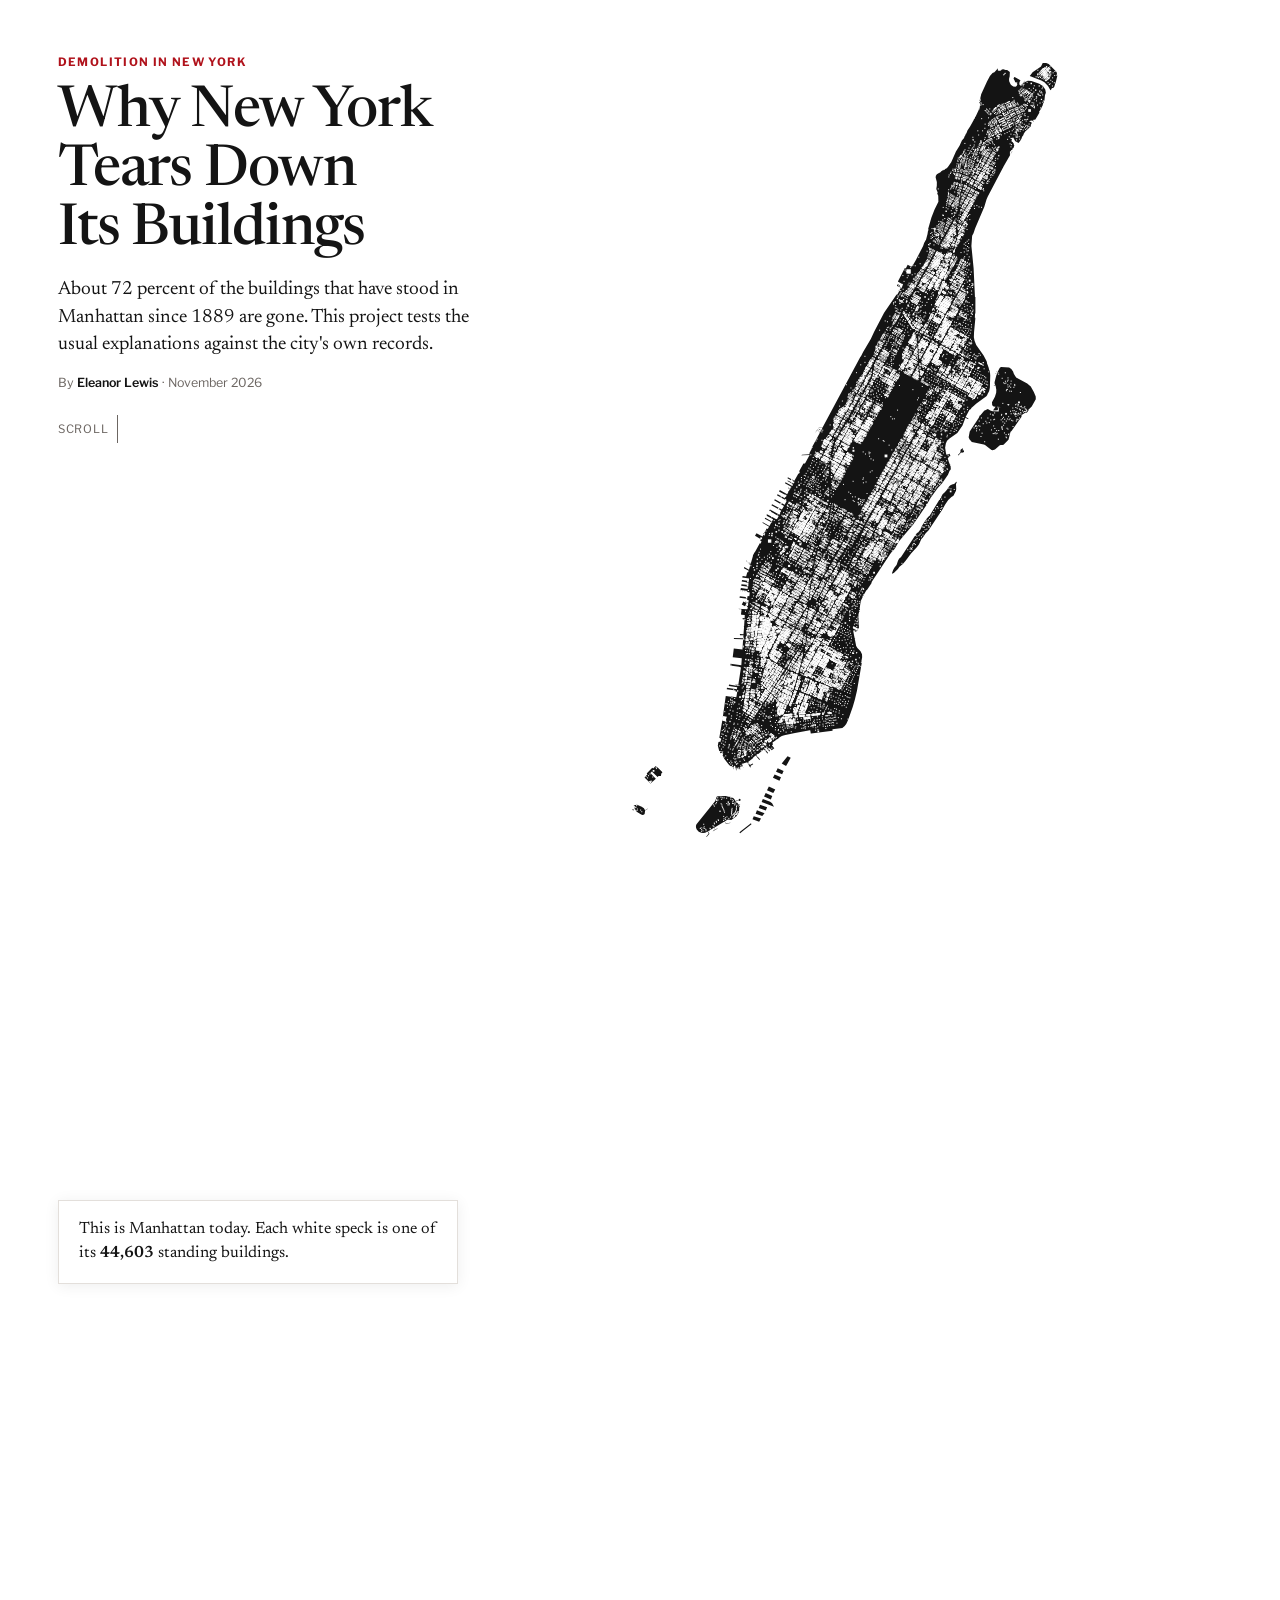
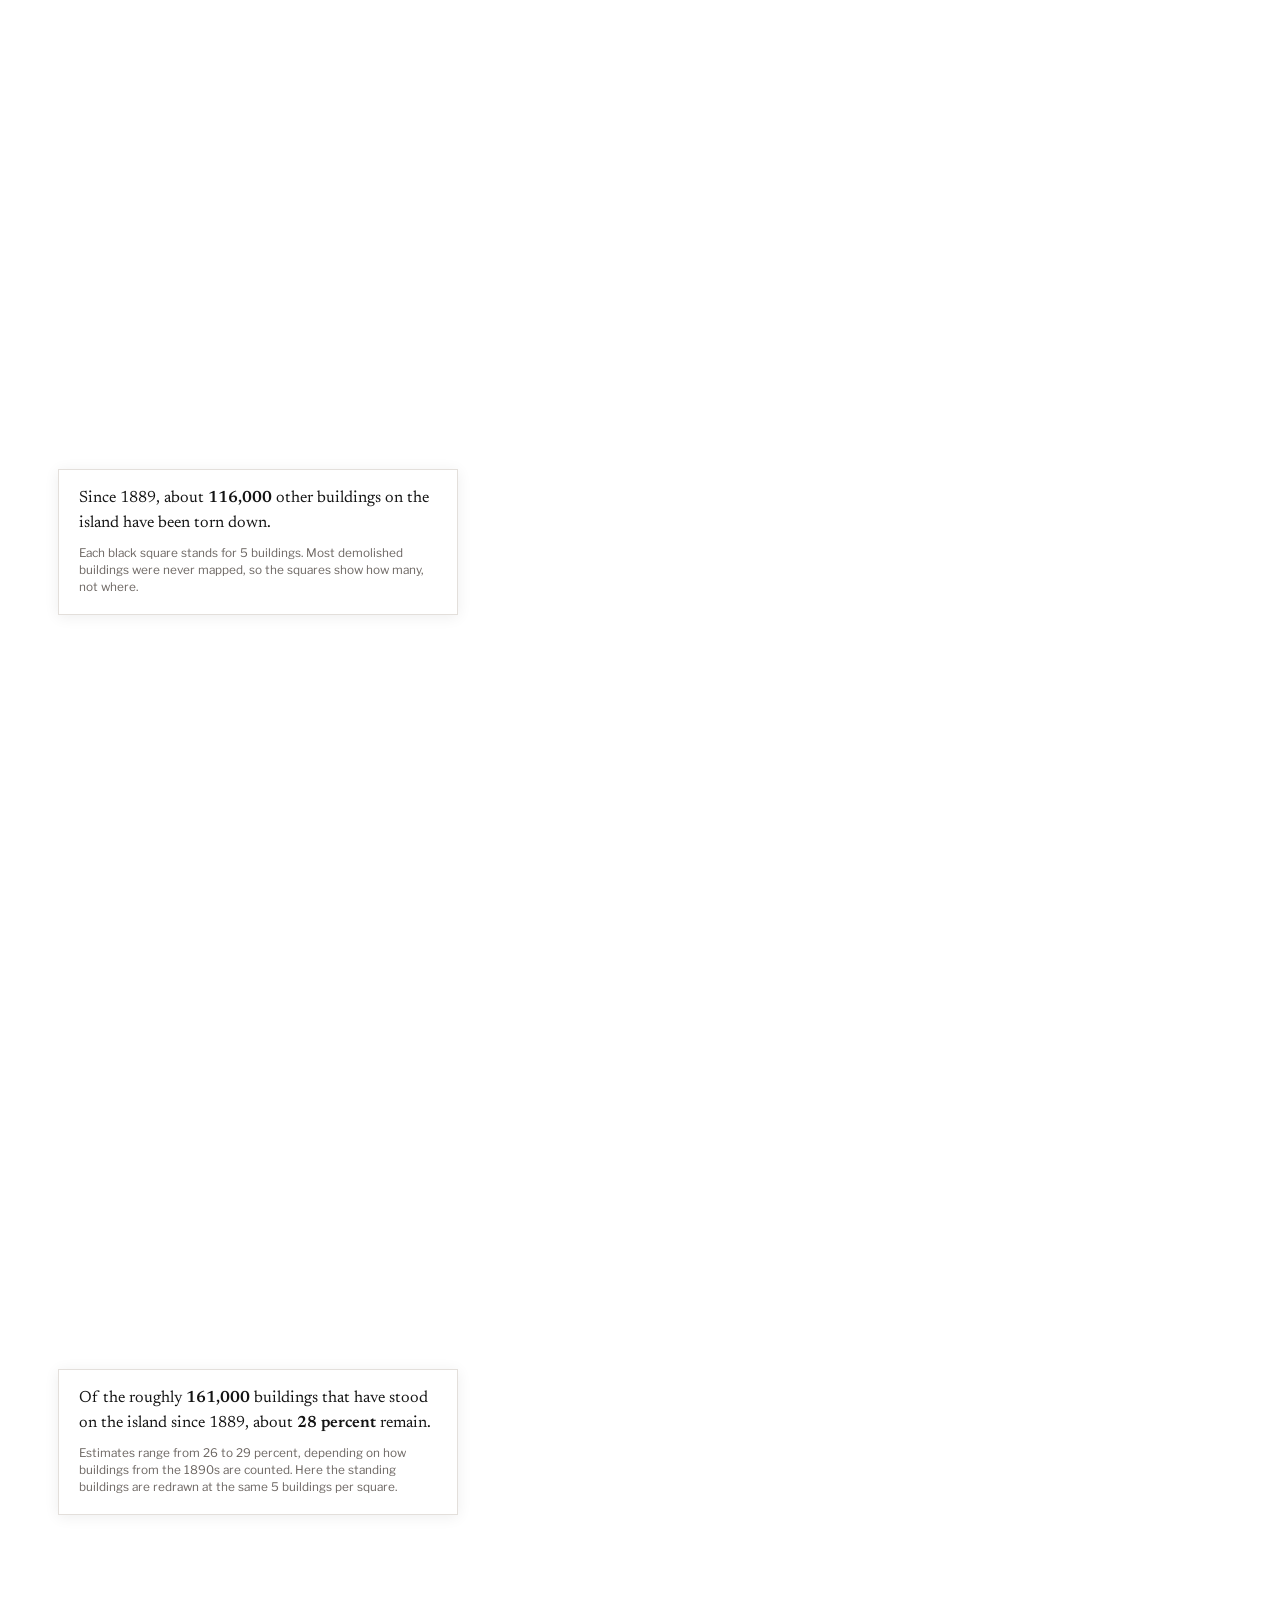
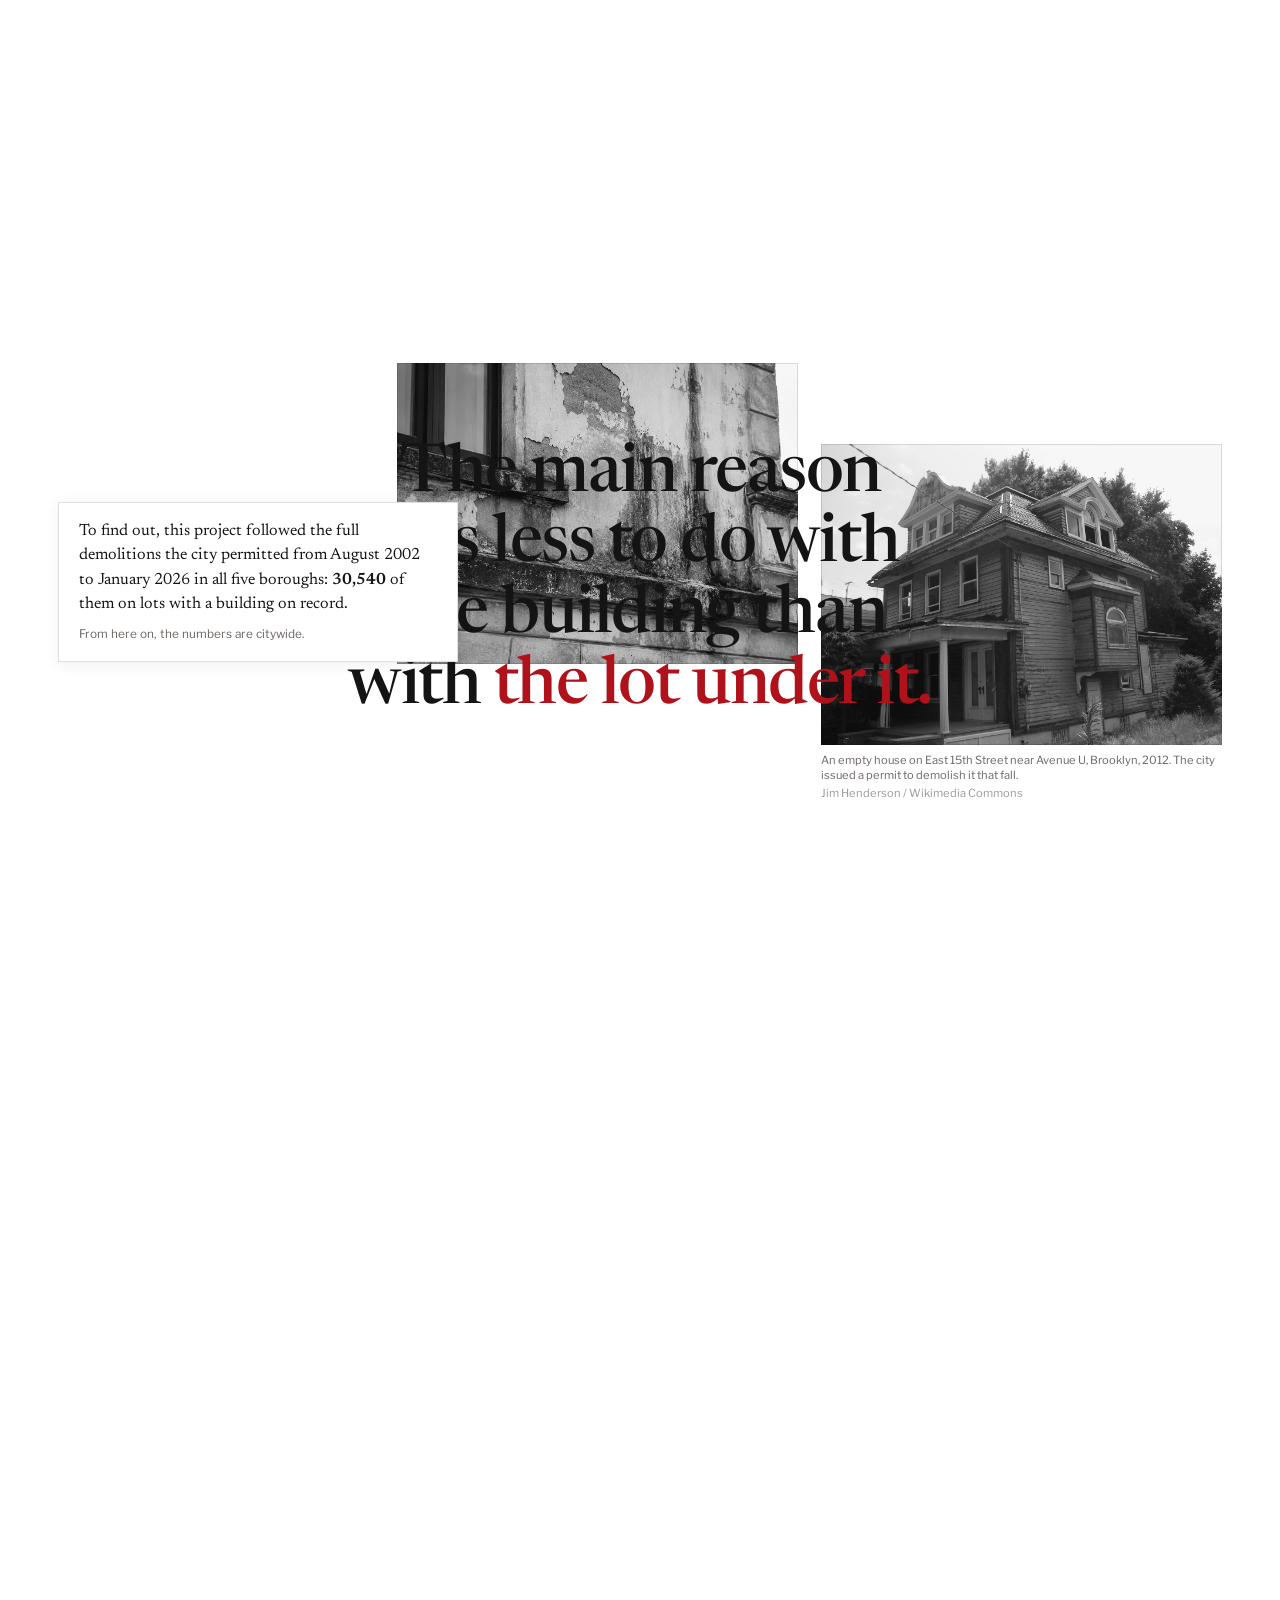
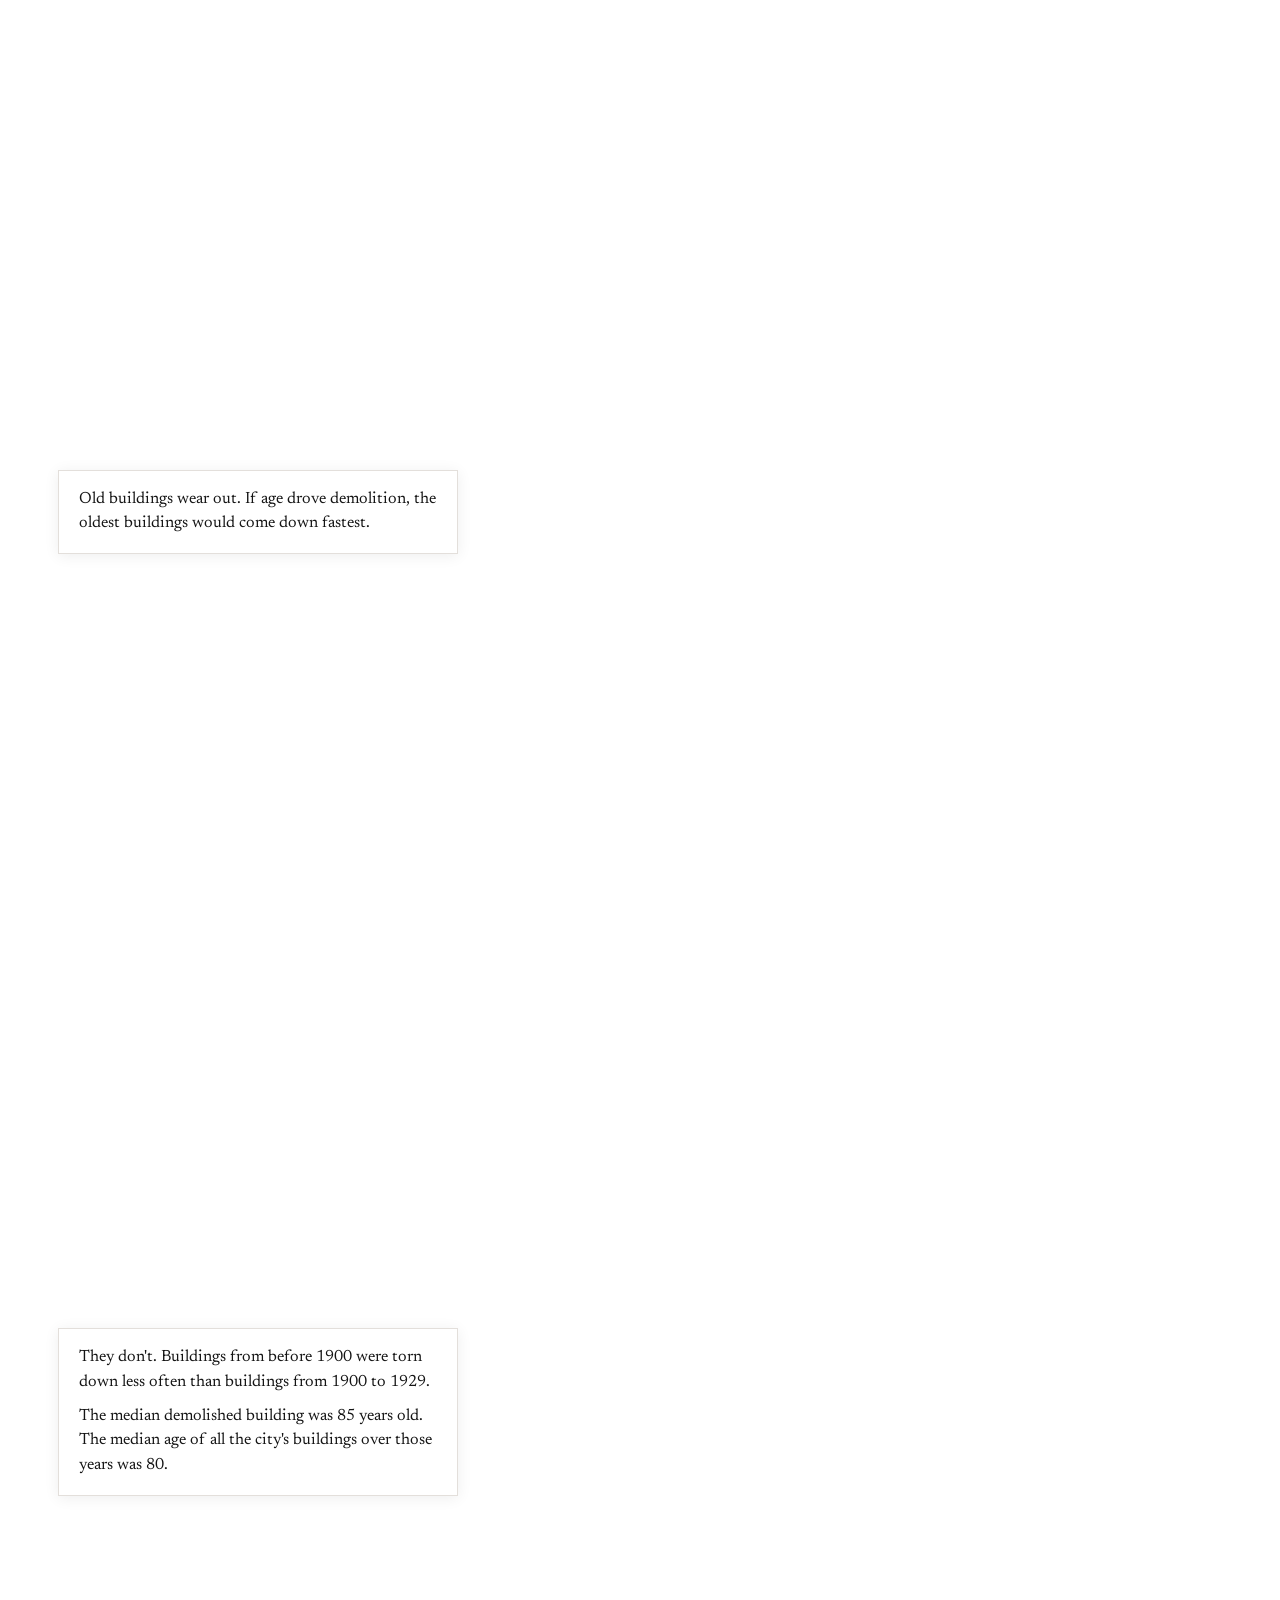
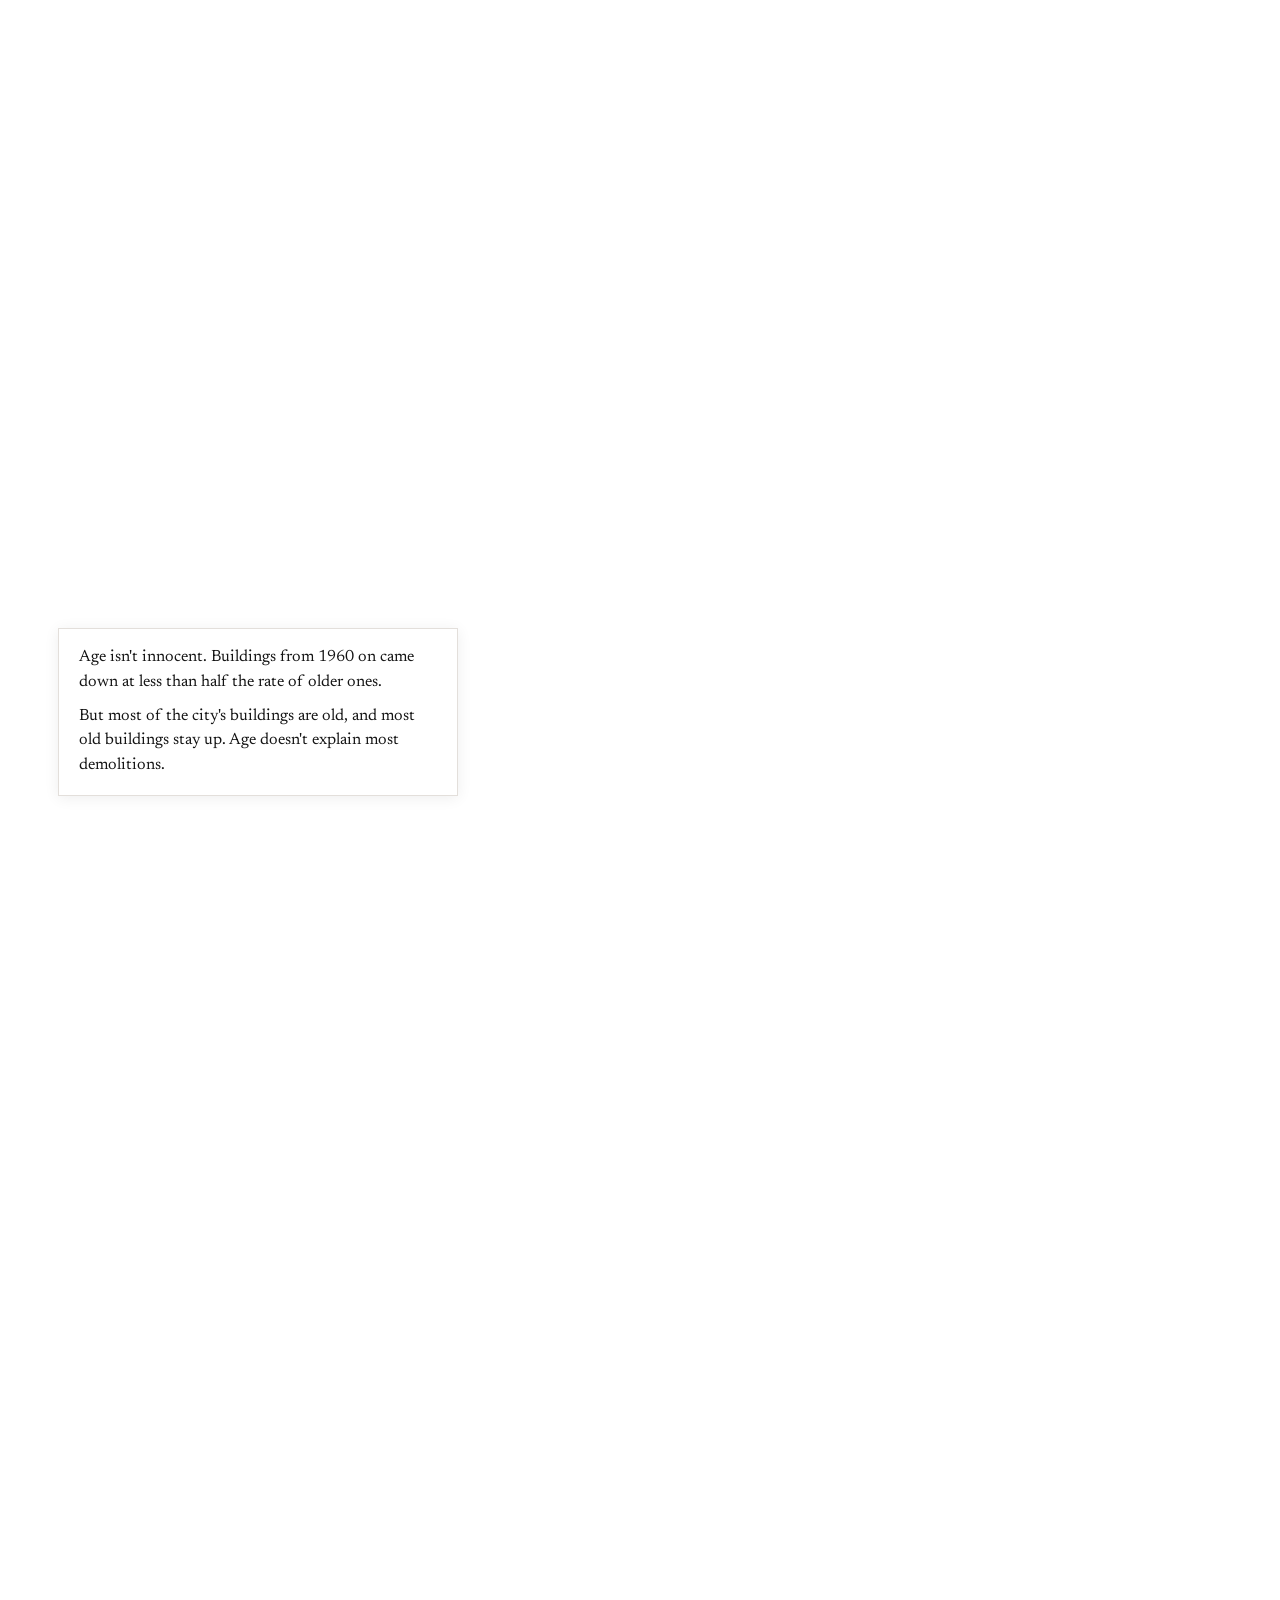
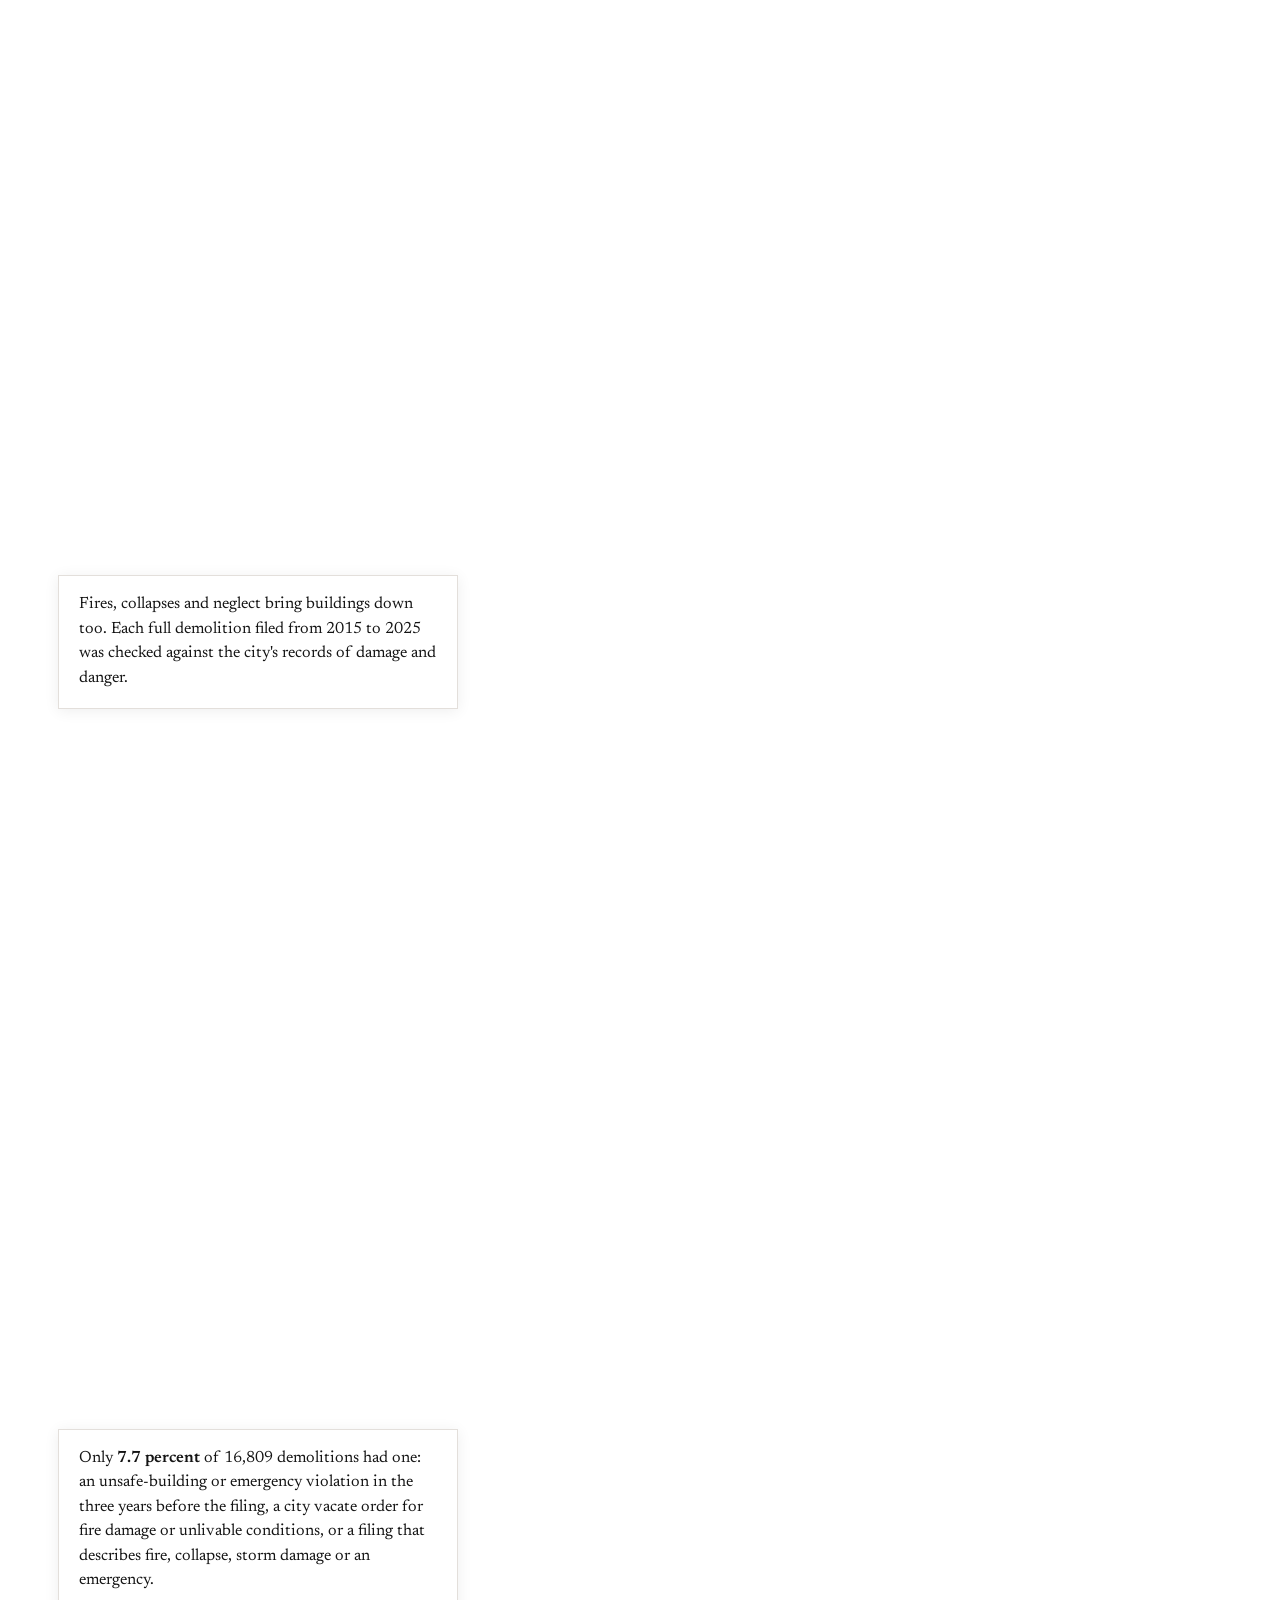
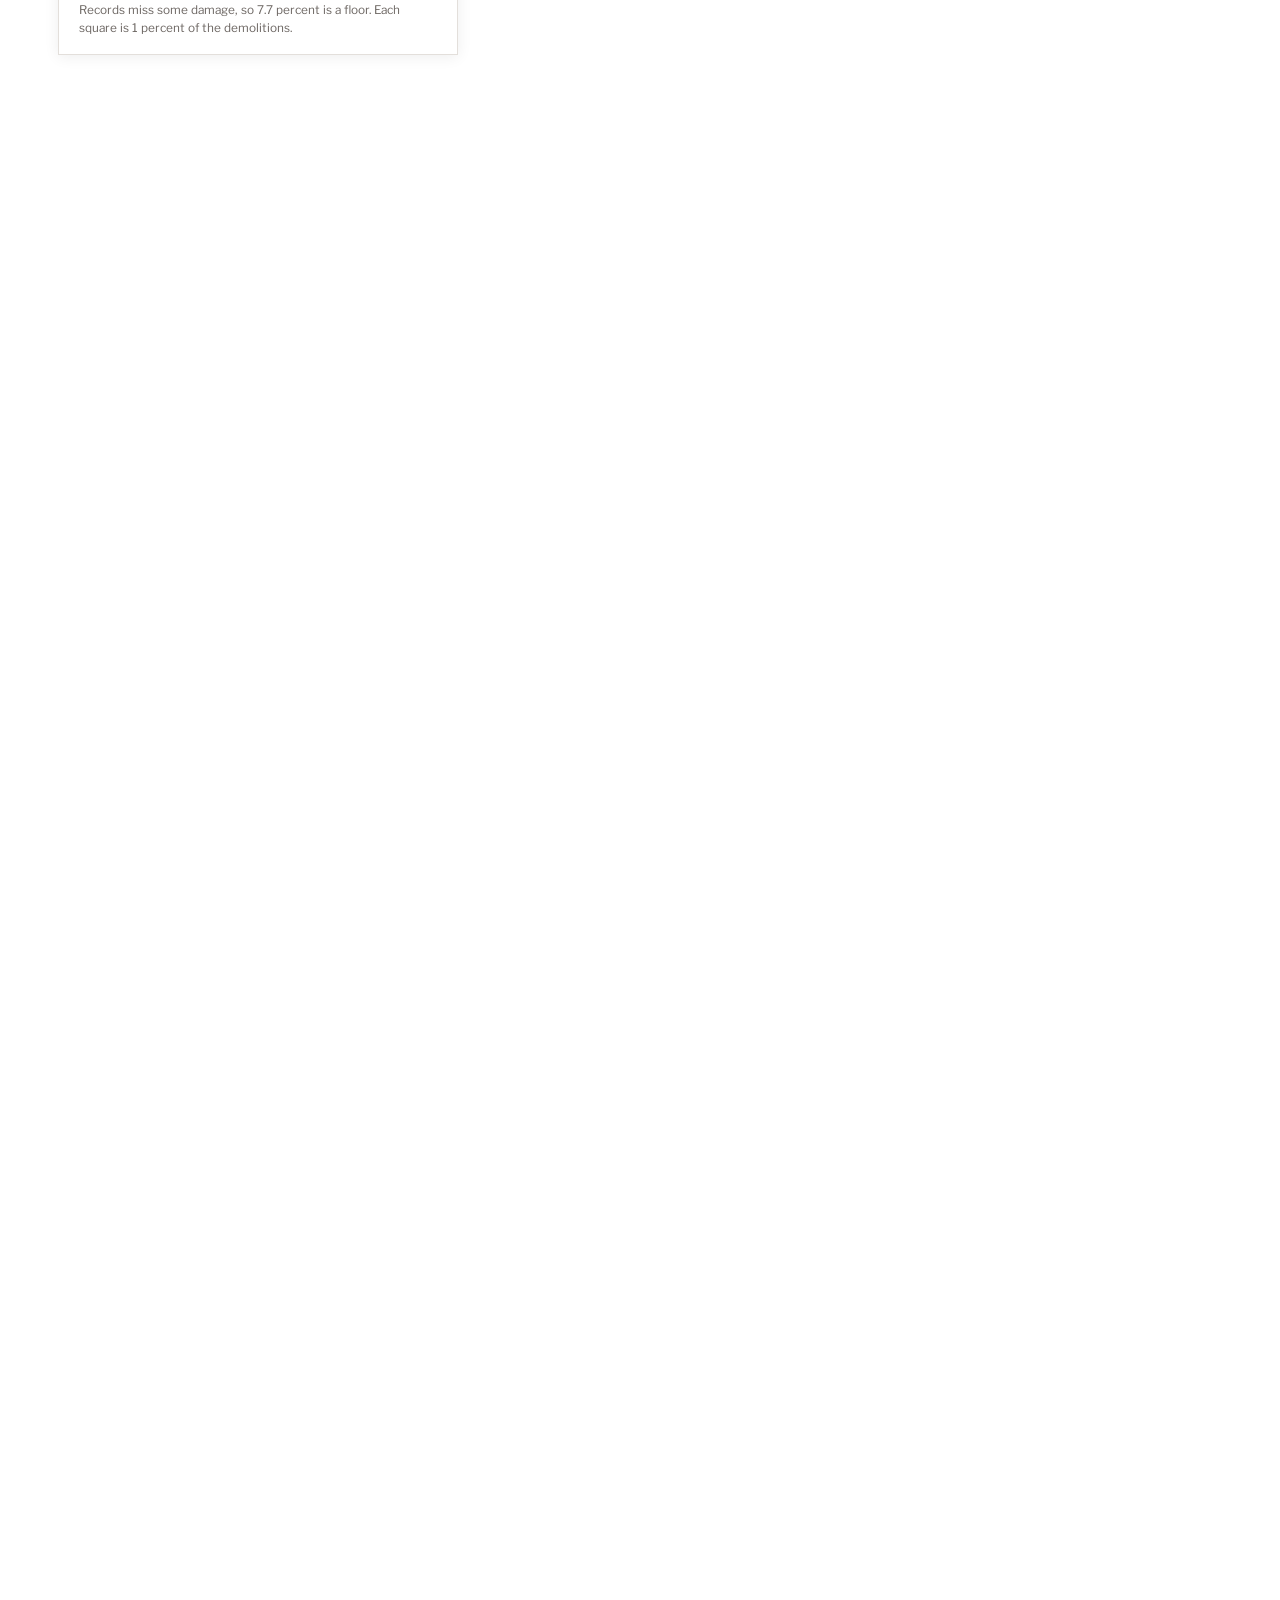
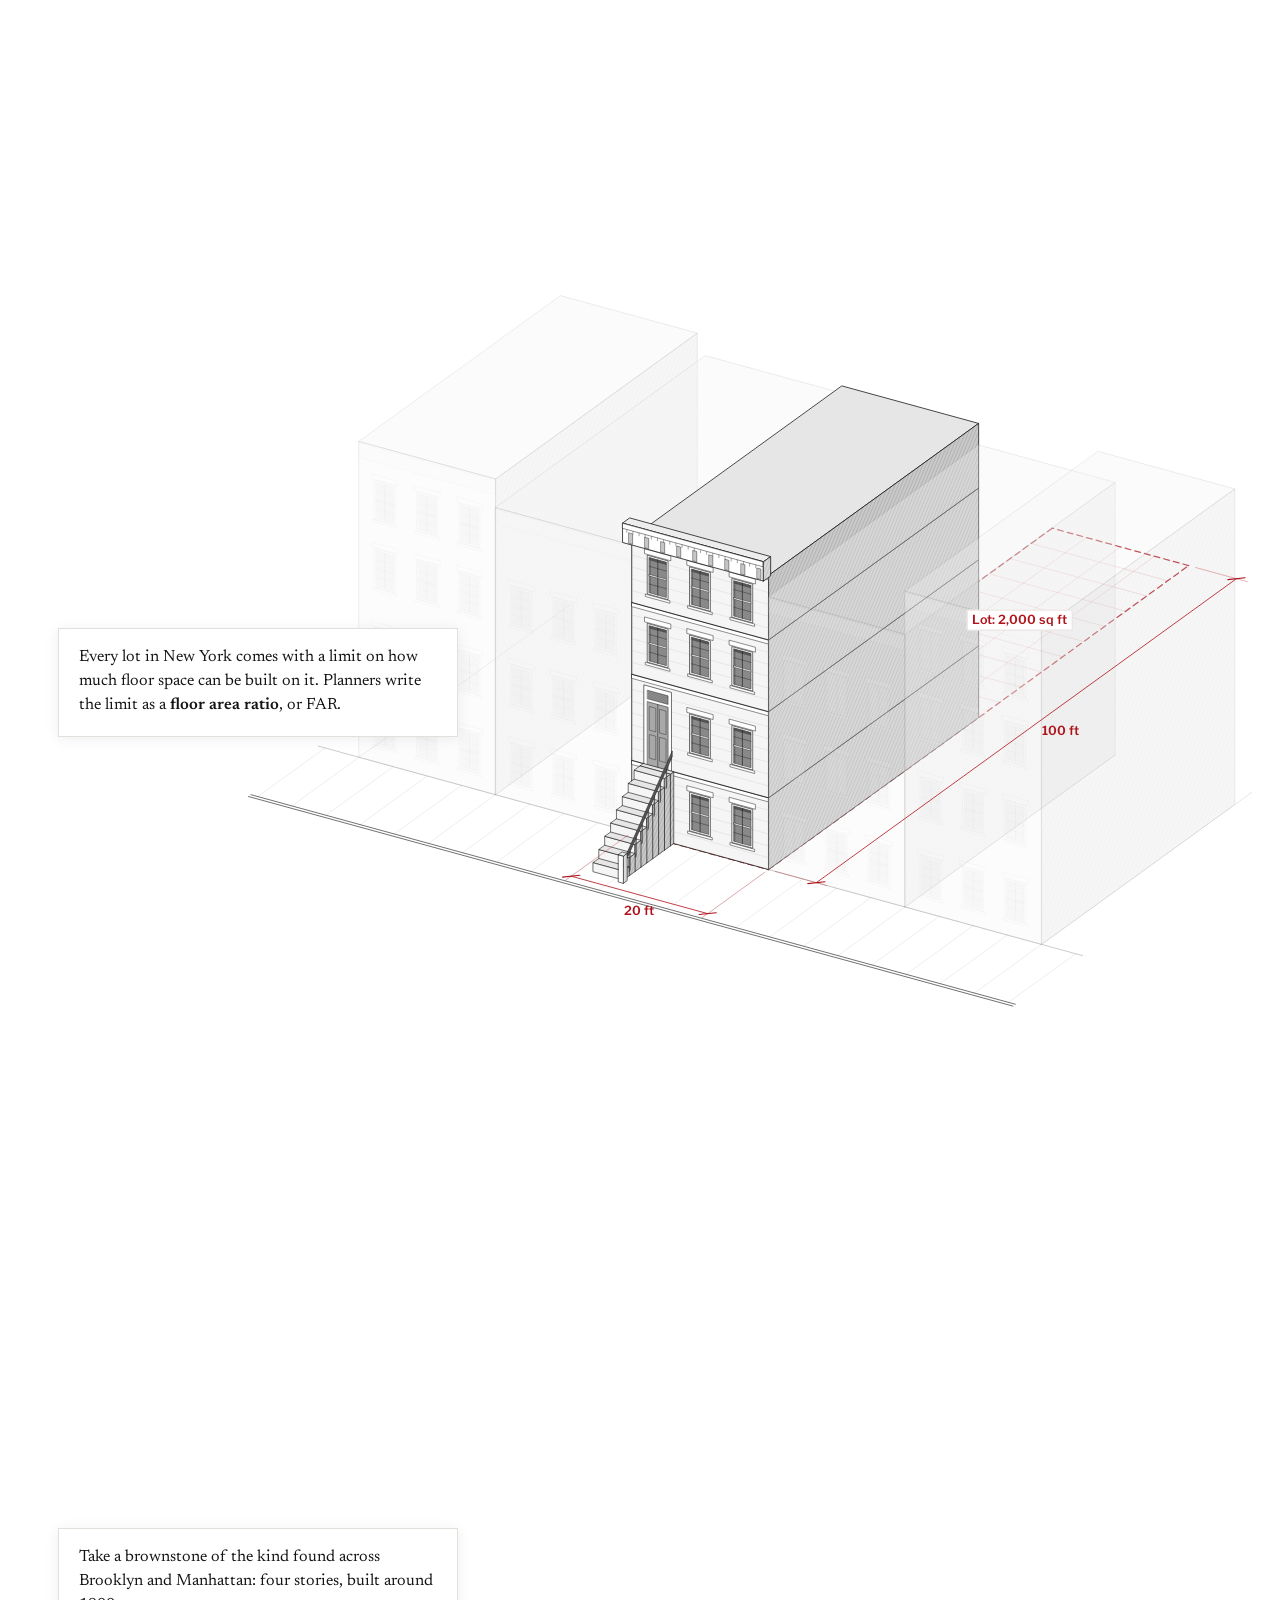
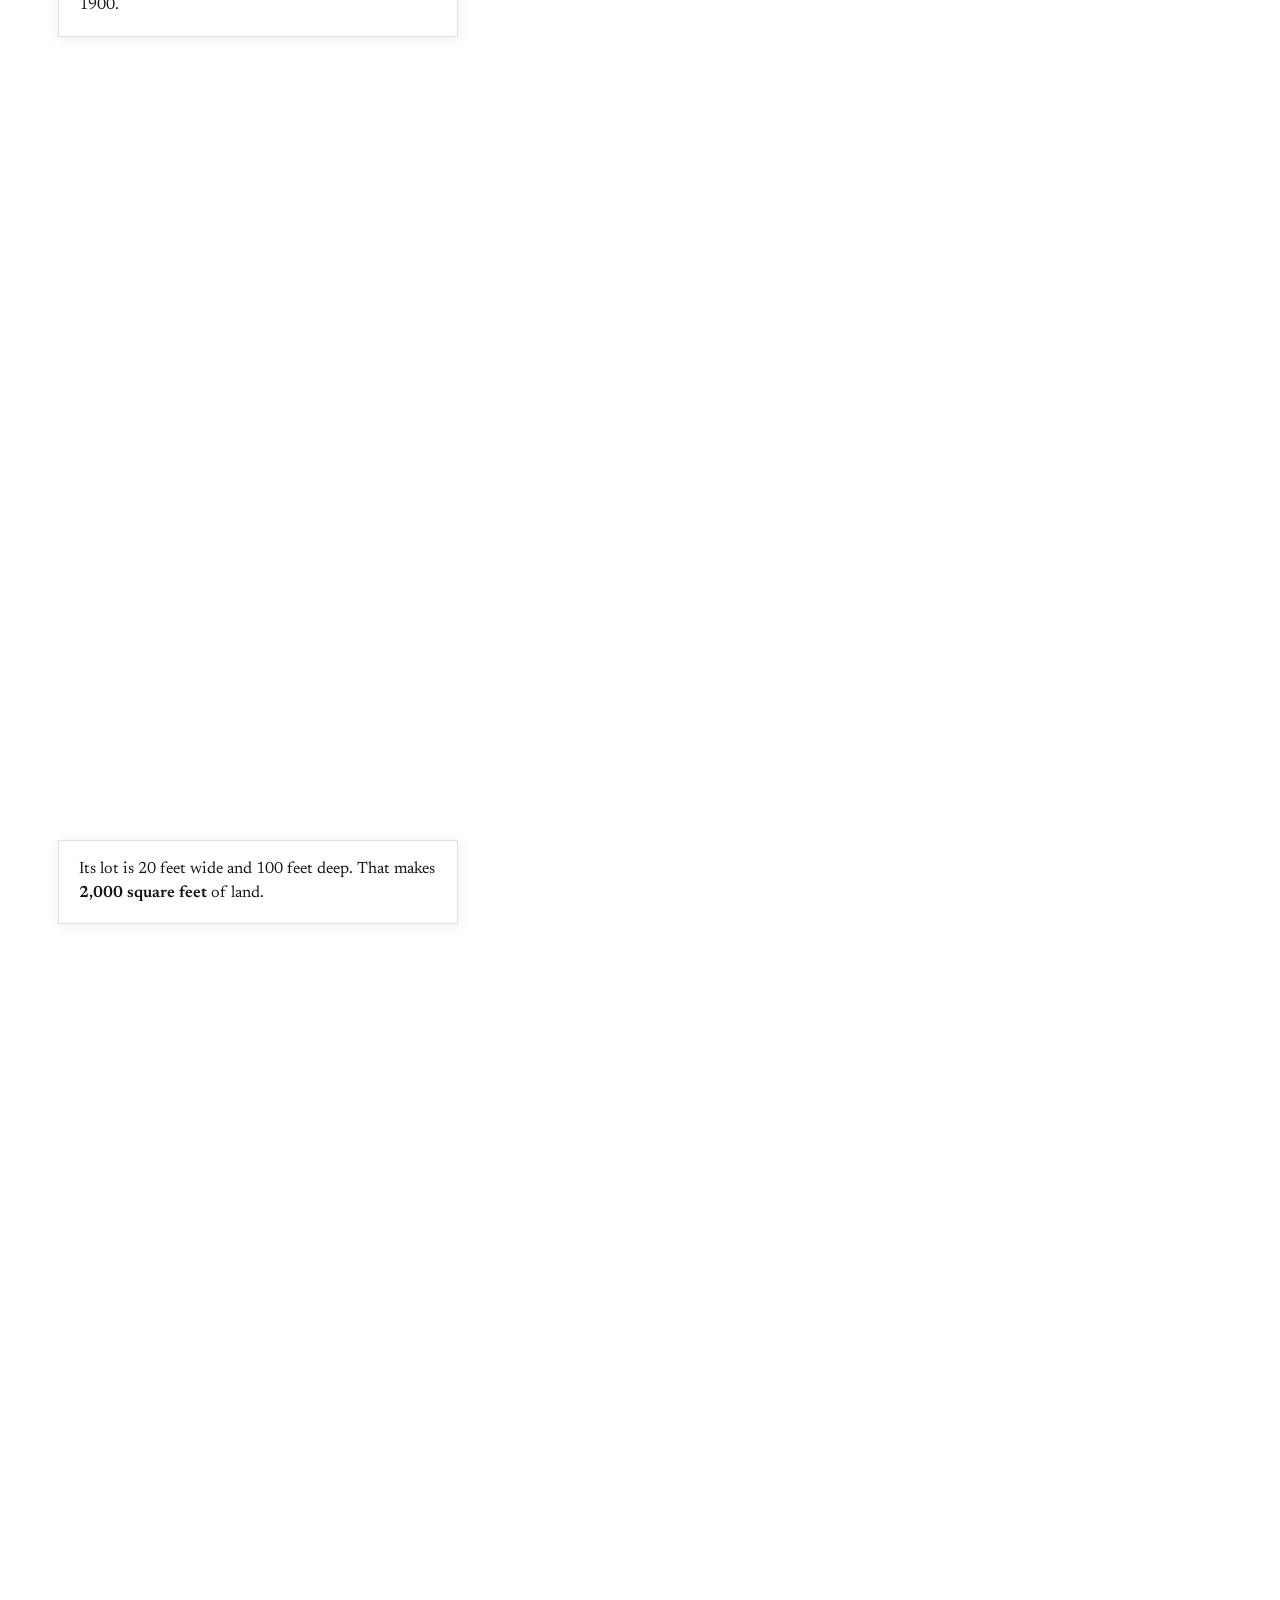
==== commit 2f3595d4: "Clarify map risk rank, state what the score can't see, thin island margin Co-Authored-By: Claude Opu" ====
--- a/nyc-demolition/index.html
+++ b/nyc-demolition/index.html
@@ -134,6 +134,8 @@
 .legend .ttl{font-weight:600;width:100%}
 .legend .k{display:inline-flex;align-items:center;gap:.35rem}
 .legend .k i{display:inline-block;width:12px;height:12px}
+.legend .end{font-weight:600;color:var(--mute);white-space:nowrap}
+.legend .sub{width:100%;color:var(--mute);margin-top:-.15rem}
 .panel{font-family:var(--sans);font-size:.86rem;line-height:1.45}
 .panel label{display:block;font-weight:600;font-size:.78rem;margin-bottom:.35rem}
 .search{display:flex;gap:.4rem}
@@ -150,6 +152,7 @@
 .detail .where{color:var(--mute);font-size:.78rem;margin-bottom:.8rem}
 .pctline{display:flex;align-items:baseline;gap:.5rem;margin:.2rem 0 .5rem}
 .pctline .big{font-family:var(--serif);font-size:2.4rem;line-height:1;font-weight:500}
+.pctends{display:flex;justify-content:space-between;font-family:var(--sans);font-size:.7rem;color:var(--mute);margin:-.75rem 0 1rem}
 .pctbar{position:relative;height:10px;background:linear-gradient(90deg,#d6d1cb 0 75%,#e8a08a 75% 90%,#d9654f 90% 95%,#bb3328 95% 99%,#520a0e 99%);margin:.2rem 0 1rem}
 .pctbar i{position:absolute;top:-4px;width:2px;height:18px;background:var(--ink)}
 .facts{display:grid;grid-template-columns:auto 1fr;gap:.3rem .8rem;margin:0}
@@ -306,8 +309,8 @@
     <div class="kicker">Every lot in the city</div>
     <h2 id="lk-title">Which lots look like the ones that came down?</h2>
     <p>Each of the <span class="num">804,166</span> lots with a building in the five boroughs is scored by how closely it resembles lots demolished in the past. Unused floor area carries the most weight; age, size, use, borough, landmark status and recent rezonings adjust it.</p>
-    <p>The score uses the limits in force before City of Yes, the version that could be tested. A version trained on demolitions from 2008 to 2020 put <b>60 percent</b> of the 2020–23 demolitions, which it had never seen, in the riskiest tenth of lots. Since January 2024, demolition has been filed for <span class="num">2,555</span> scored lots; 47 percent were in that tenth.</p>
-    <p class="note sans" style="font-size:.8rem;color:var(--mute)">A high score means a lot shares traits with past demolitions. It is not a forecast for any one building.</p>
+    <p>The score uses the limits in force before City of Yes, the version that could be tested. A version trained on demolitions from 2008 to 2020 put <b>60 percent</b> of the 2020–23 demolitions, which it had never seen, in the riskiest tenth of lots (a risk rank of 90 or higher). Since January 2024, demolition has been filed for <span class="num">2,555</span> scored lots; 47 percent were in that tenth.</p>
+    <p class="note sans" style="font-size:.8rem;color:var(--mute)">Each lot gets a risk rank from 0 to 99: 99 means it looks most like the lots that were demolished, 0 the least. The score is built only from the city's lot and zoning records. It has no information about who owns a lot, whether it has been sold or how the building is holding up, so it is not a forecast for any one building.</p>
   </div>
   <div class="lk-grid">
     <div>
@@ -348,7 +351,7 @@
     <h3>The model</h3>
     <p>A weighted case-control logistic regression: all demolished lots and a 2 percent sample of the rest, weighted back to the full count. The rezoning test is a difference-in-differences: for lots with no zoning change in the previous round, it compares the change in demolition rates on rezoned lots with the change on lots left alone.</p>
     <h3>The scores</h3>
-    <p>Each lot's score comes from the same model refit on demolitions filed from August 2011 to July 2023 and applied to the 2026 lot file, with the allowance as recorded in 2024. Tested out of time (trained on 2008–2020, tested on August 2020 to July 2023), it scored an AUC of 0.851, and its predictions ran about 20 percent high. The City of Yes figure applies the same model to the 2026 limits, which it was never trained on.</p>
+    <p>The score uses only the city's lot, zoning and demolition records; it has no information about owners, sales or building condition. The risk rank is the lot's percentile among all scored lots, from 0 to 99. Each lot's score comes from the same model refit on demolitions filed from August 2011 to July 2023 and applied to the 2026 lot file, with the allowance as recorded in 2024. Tested out of time (trained on 2008–2020, tested on August 2020 to July 2023), it scored an AUC of 0.851, and its predictions ran about 20 percent high. The City of Yes figure applies the same model to the 2026 limits, which it was never trained on.</p>
     <h3>Sources</h3>
     <ul>
       <li>NYC Open Data: <a href="https://data.cityofnewyork.us/d/5zhs-2jue">Building Footprints</a>, <a href="https://data.cityofnewyork.us/d/ic3t-wcy2">DOB Job Application Filings</a>, <a href="https://data.cityofnewyork.us/d/w9ak-ipjd">DOB NOW: Build Job Application Filings</a>, <a href="https://data.cityofnewyork.us/d/3h2n-5cm9">DOB Violations</a>, <a href="https://data.cityofnewyork.us/d/tb8q-a3ar">HPD Order to Repair/Vacate Orders</a>, <a href="https://data.cityofnewyork.us/d/gthc-hcne">Borough Boundaries</a></li>
@@ -487,12 +490,8 @@
       const a = mg.getImageData(0, 0, cols, rows).data; inside = new Uint8Array(cols * rows);
       const touch = new Uint8Array(cols * rows);
       for (let i = 0; i < touch.length; i++) touch[i] = a[i * 4 + 3] > 0 ? 1 : 0;
-      inside = new Uint8Array(cols * rows);
-      for (let y = 0; y < rows; y++) for (let x = 0; x < cols; x++) {
-        let v = 0;
-        for (let dy = -1; dy <= 1 && !v; dy++) for (let dx = -1; dx <= 1 && !v; dx++) { const xx = x + dx, yy = y + dy; if (xx >= 0 && yy >= 0 && xx < cols && yy < rows && touch[yy * cols + xx]) v = 1; }
-        inside[y * cols + x] = v;
-      }
+      // only cells the island actually touches are kept free, so the red margin is less than one cell wide
+      inside = touch;
       outside = 0; for (const v of inside) if (!v) outside++;
       L = { gx0, gy0 };
       if (outside >= nd && cols * rows >= ns + nd) break;
@@ -1244,10 +1243,13 @@
   }
   function legend() {
     const el = $('#legend');
-    if (DOTS()) el.innerHTML = `<span class="ttl">Each square is a lot, shaded by how its score ranks among all scored lots</span>` +
-      [['Below 75th percentile', 0], ['75th–90th', 1], ['90th–95th', 2], ['95th–99th', 3], ['Top 1%', 4]].map(([l, b]) => `<span class="k"><i style="background:${RAMP[b]}"></i>${l}</span>`).join('');
-    else el.innerHTML = `<span class="ttl">Share of lots in each hexagon that rank in the riskiest tenth citywide (hexagons with fewer than 15 lots left blank)</span>` +
-      [['Under 5%', 0], ['5–10%', 1], ['10–20%', 2], ['20–30%', 3], ['30–45%', 4], ['45% or more', 5]].map(([l, b]) => `<span class="k"><i style="background:${HEXR[b]}"></i>${l}</span>`).join('');
+    const keys = (items, cols) => `<span class="end">Lower risk</span>` + items.map(([l, b]) => `<span class="k"><i style="background:${cols[b]}"></i>${l}</span>`).join('') + `<span class="end">Higher risk</span>`;
+    if (DOTS()) el.innerHTML = `<span class="ttl">Zoomed in: each square is one lot, shaded by its risk rank</span>` +
+      keys([['Rank 0–74', 0], ['75–89', 1], ['90–94', 2], ['95–98', 3], ['99', 4]], RAMP) +
+      `<span class="sub">Rank 99 = most like past demolitions; rank 0 = least. Darker red is always higher risk.</span>`;
+    else el.innerHTML = `<span class="ttl">Zoomed out: share of each hexagon's lots with a risk rank of 90 or higher</span>` +
+      keys([['Under 5%', 0], ['5–10%', 1], ['10–20%', 2], ['20–30%', 3], ['30–45%', 4], ['45% or more', 5]], HEXR) +
+      `<span class="sub">Darker red is always higher risk. Hexagons with fewer than 15 lots are left blank. Zoom in to see single lots.</span>`;
   }
   function zoomAt(f, X = W / 2, Y = H / 2) { const wx = WX(X), wy = WY(Y); view.s = clamp(view.s * f, .008, 2.5); view.cx = wx - (X - W / 2) / view.s; view.cy = wy + (Y - H / 2) / view.s; render(); }
   $('#zin').onclick = () => zoomAt(2); $('#zout').onclick = () => zoomAt(.5); $('#zall').onclick = () => { fitAll(); render(); };
@@ -1281,11 +1283,11 @@
     return best;
   }
   function hover(X, Y) {
-    if (DOTS()) { const i = nearest(X, Y, 6); if (i < 0) { tip.style.display = 'none'; return; } tip.innerHTML = `Ranks above <b>${L.pct[i]}%</b> of lots<br><span style="color:${MUTE}">Click for details</span>`; }
+    if (DOTS()) { const i = nearest(X, Y, 6); if (i < 0) { tip.style.display = 'none'; return; } tip.innerHTML = `Risk rank <b>${L.pct[i]}</b> <span style="color:${MUTE}">(0 lowest, 99 highest)</span><br><span style="color:${MUTE}">Click for details</span>`; }
     else {
       const { R, map } = hexes(); const [rx, rz] = hexKey(WX(X), WY(Y), R);
       const e = map.get(rx * 100000 + rz); if (!e || e[2] < 15) { tip.style.display = 'none'; return; }
-      tip.innerHTML = `<b>${fmt(e[2])}</b> lots<br><b>${Math.round(100 * e[3] / e[2])}%</b> in the riskiest tenth<br><span style="color:${MUTE}">Zoom in to see single lots</span>`;
+      tip.innerHTML = `<b>${fmt(e[2])}</b> lots<br><b>${Math.round(100 * e[3] / e[2])}%</b> with a risk rank of 90 or higher<br><span style="color:${MUTE}">Zoom in to see single lots</span>`;
     }
     tip.style.display = 'block'; tip.style.left = Math.min(W - 180, X + 14) + 'px'; tip.style.top = Math.min(H - 70, Y + 14) + 'px';
   }
@@ -1323,8 +1325,8 @@
     const band = pctBand(pct); const bandTxt = ['below the riskiest quarter', 'in the riskiest quarter', 'in the riskiest tenth', 'in the riskiest 5 percent', 'in the riskiest 1 percent'][band];
     el.innerHTML = `<h3>${esc(head)}</h3><div class="where">${esc(where)}</div>` +
       (filed ? `<span class="flag">Demolition filed since Jan. 2024</span>` : '') +
-      `<div class="pctline"><span class="big num">${pct}</span><span>Ranks above ${pct} percent of the city's scored lots, ${bandTxt}.</span></div>` +
-      `<div class="pctbar" aria-hidden="true"><i style="left:calc(${pct}% - 1px)"></i></div>` +
+      `<div class="pctline"><span class="big num">${pct}</span><span>Risk rank, out of 99. This lot scores higher than ${pct} percent of the city's scored lots, ${bandTxt}.</span></div>` +
+      `<div class="pctbar" aria-hidden="true"><i style="left:calc(${pct}% - 1px)"></i></div><div class="pctends" aria-hidden="true"><span>0 · lower risk</span><span>99 · higher risk</span></div>` +
       (use !== null ? farBlock(bf, mf, mfc, use) : `<div>Floor area use: ${UBAND[ub]} of its allowance</div>`) +
       `<dl class="facts" style="margin-top:.8rem">` +
       (bf !== null ? `<dt>Built FAR</dt><dd class="num">${bf.toFixed(2)}</dd>` : '') +
@@ -1332,7 +1334,7 @@
       (mfc > 0 ? `<dt>Limit, 2026</dt><dd class="num">${mfc.toFixed(2)}${mfc > mf * 1.0001 ? ' <span style="color:var(--red)">raised</span>' : mfc < mf * .9999 ? ' lowered' : ''}</dd>` : '') +
       `<dt>Landmark or historic district</dt><dd>${prot ? 'Yes' : 'No'}</dd>` +
       (yb ? `<dt>Year built on record</dt><dd class="num">${yb}</dd>` : '') + (nf ? `<dt>Floors</dt><dd class="num">${nf}</dd>` : '') + (lu ? `<dt>Use</dt><dd>${LU[lu] || ''}</dd>` : '') +
-      `</dl><p class="caveat">The score measures how much this lot resembles lots demolished in the past, mostly through unused floor area. It is not a forecast for this building. Data: PLUTO 26v3 and 24v1; DOB filings.</p>`;
+      `</dl><p class="caveat">The score measures how much this lot resembles lots demolished in the past, mostly through unused floor area. It knows nothing about the lot's owner, any sale or the building's condition, so it is not a forecast for this building. Data: PLUTO 26v3 and 24v1; DOB filings.</p>`;
   }
   function farBlock(bf, mf, mfc, use) {
     const top = Math.max(bf, mf, mfc || 0) * 1.04; const P = v => (100 * v / top).toFixed(1) + '%';
@@ -1382,7 +1384,7 @@
     }
     res.sort((a, b) => a[0] - b[0] || a[1] - b[1] || (parseInt(a[2][0]) || 0) - (parseInt(b[2][0]) || 0));
     const top = res.slice(0, 12);
-    list.innerHTML = top.map((x, k) => { const r = x[2]; const scored = r[3] >= 0; return `<li><button type="button" data-k="${k}">${esc(title(`${r[0]} ${x[3]}`))}<br><span class="sub">${BORO[b]}${r[2] ? ' ' + r[2] : ''}${scored ? ` · ranks above ${r[4]}%` : ' · not scored'}</span></button></li>`; }).join('');
+    list.innerHTML = top.map((x, k) => { const r = x[2]; const scored = r[3] >= 0; return `<li><button type="button" data-k="${k}">${esc(title(`${r[0]} ${x[3]}`))}<br><span class="sub">${BORO[b]}${r[2] ? ' ' + r[2] : ''}${scored ? ` · risk rank ${r[4]} of 99` : ' · not scored'}</span></button></li>`; }).join('');
     list.style.display = top.length ? 'block' : 'none';
     status.textContent = top.length ? `${res.length > 12 ? 'Showing 12 of ' + fmt(res.length) : fmt(res.length)} match${res.length === 1 ? '' : 'es'}.` : 'No matching address in this borough. Try the street name alone, or check the borough.';
     list.querySelectorAll('button').forEach(btn => btn.onclick = () => { const x = top[+btn.dataset.k]; pick(x[2], x[3]); });
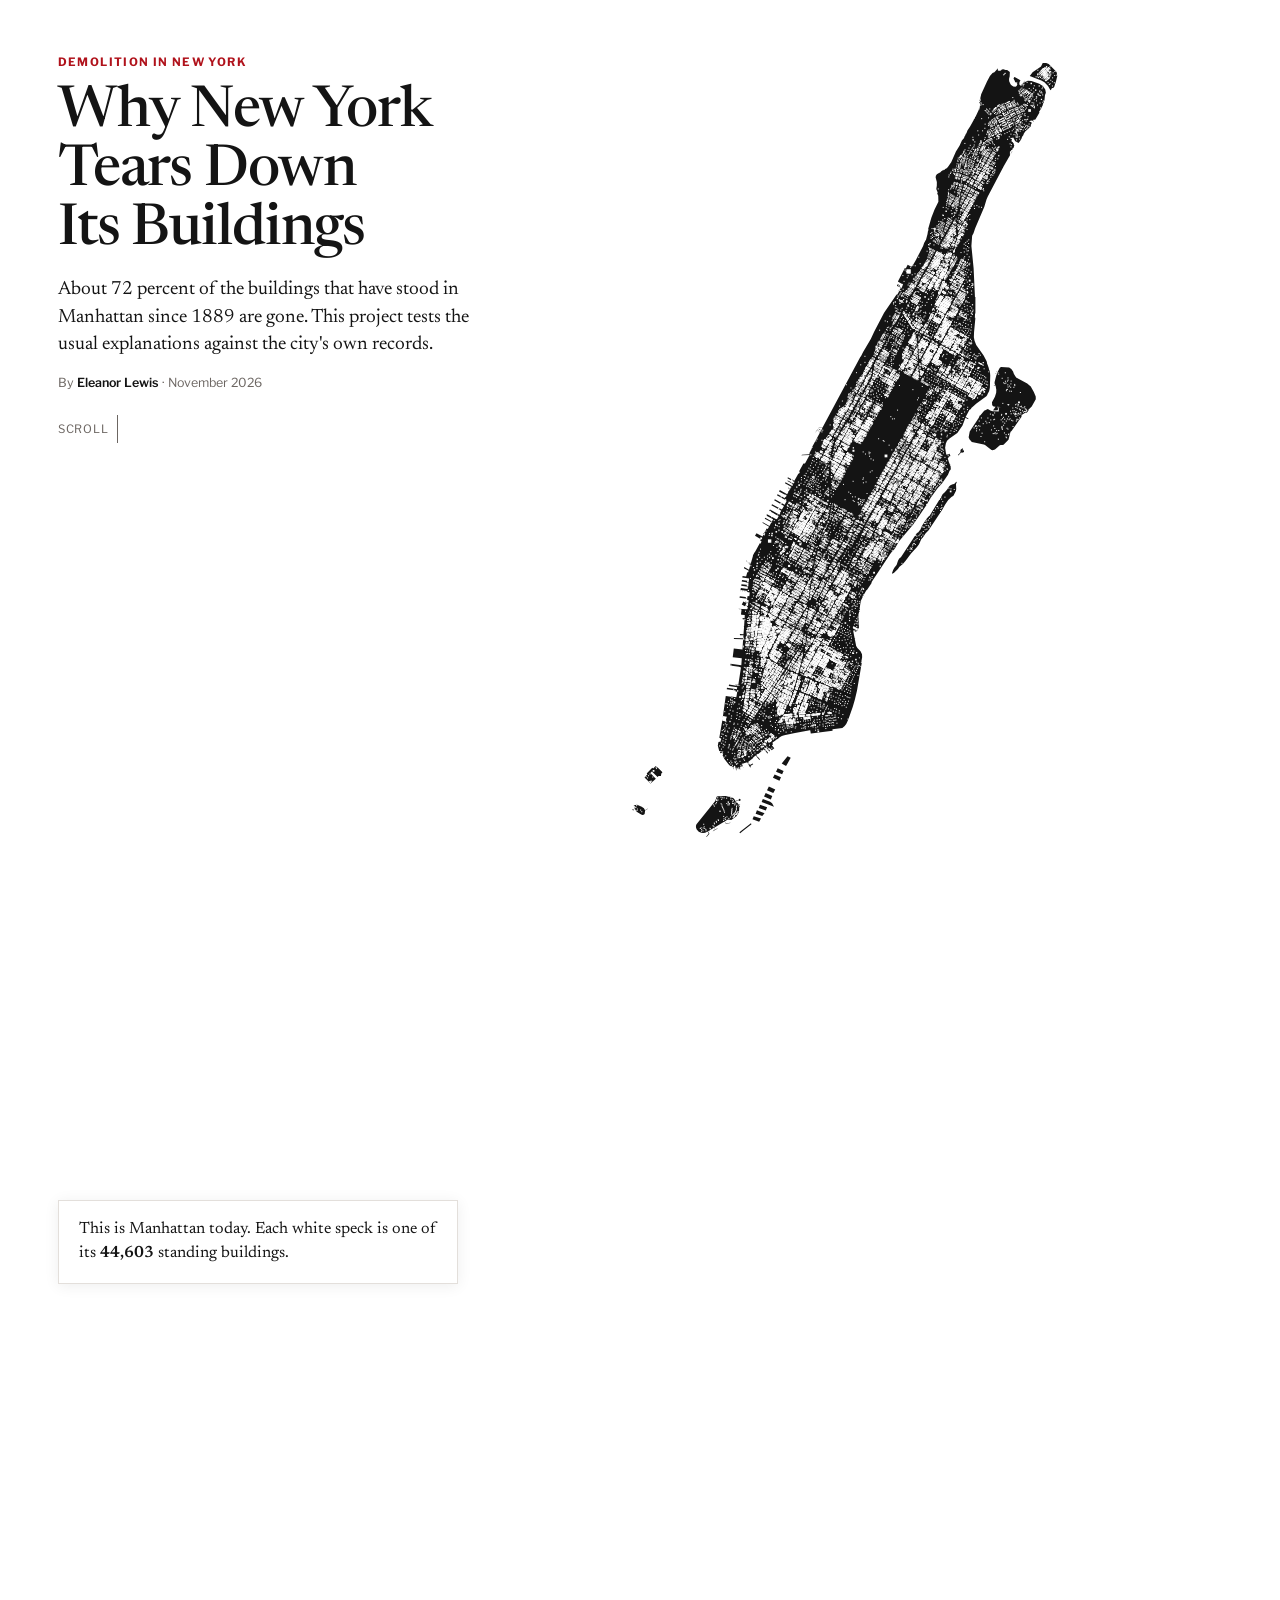
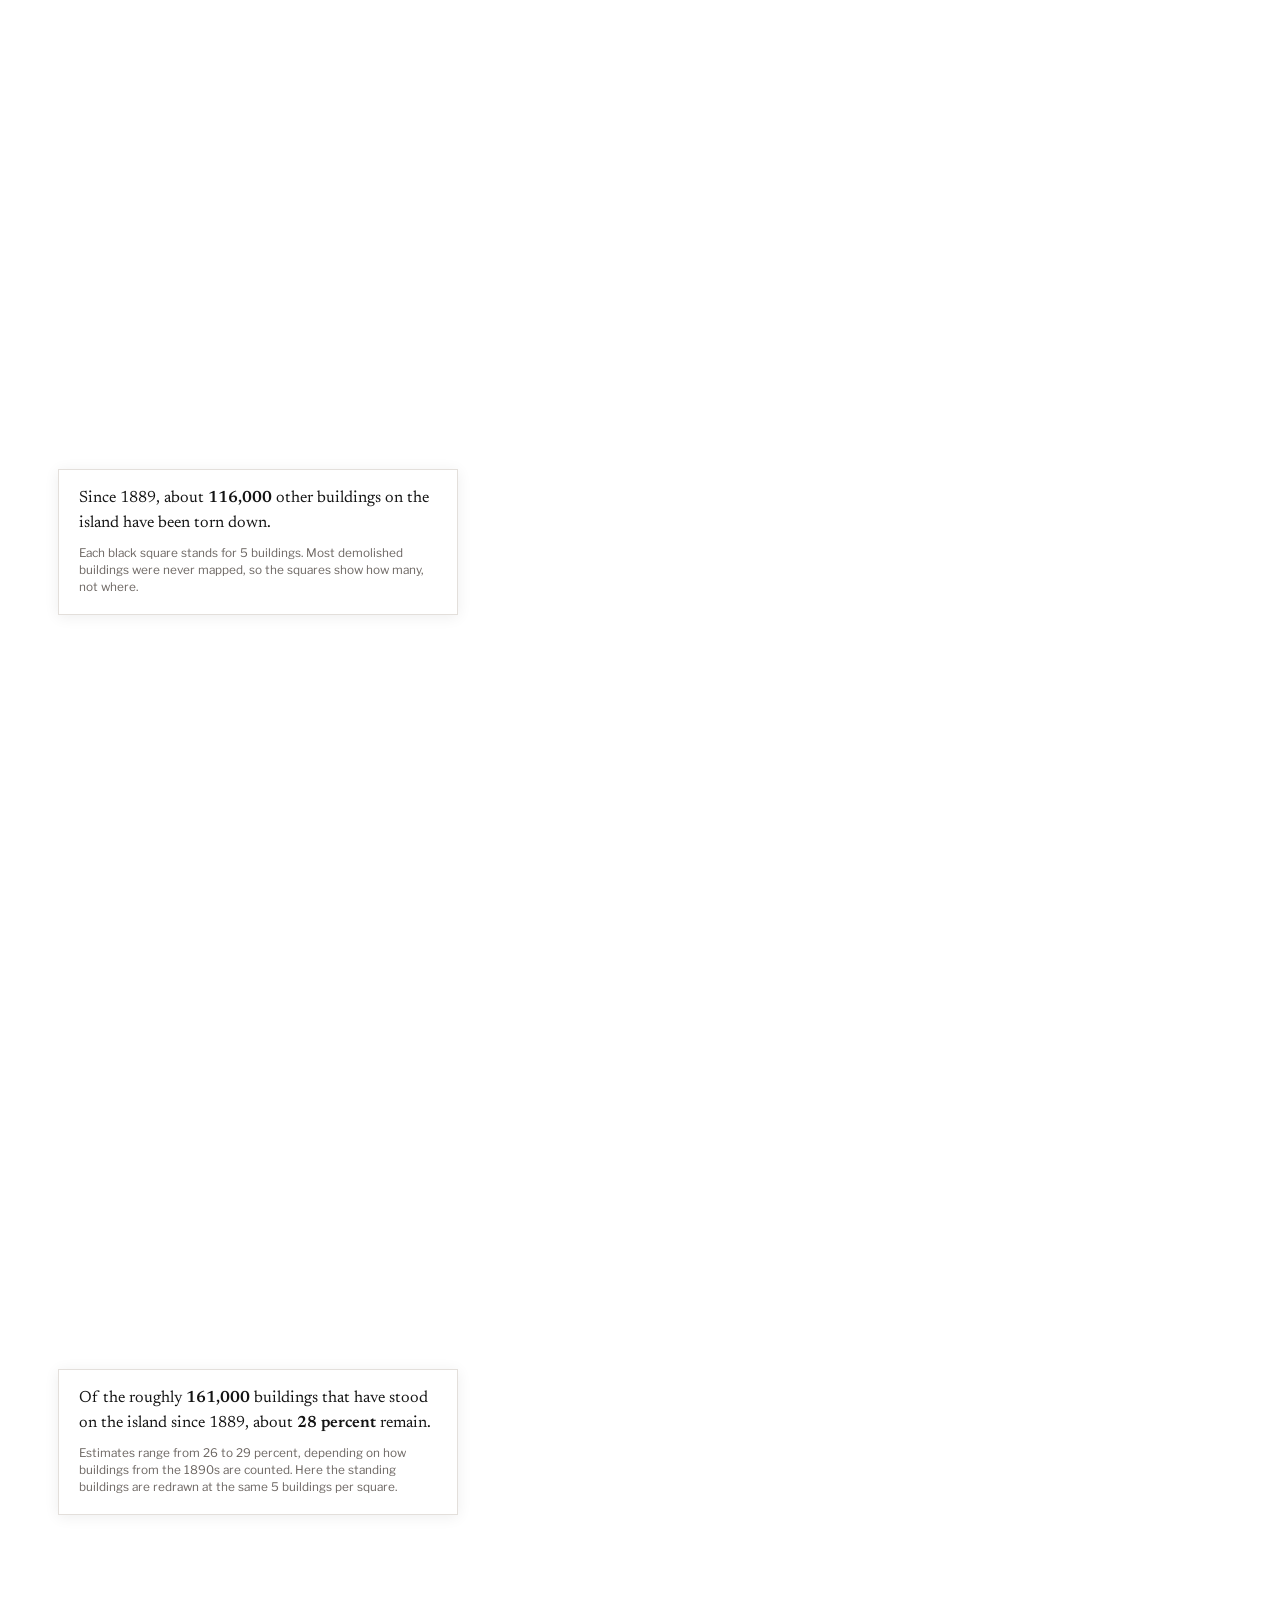
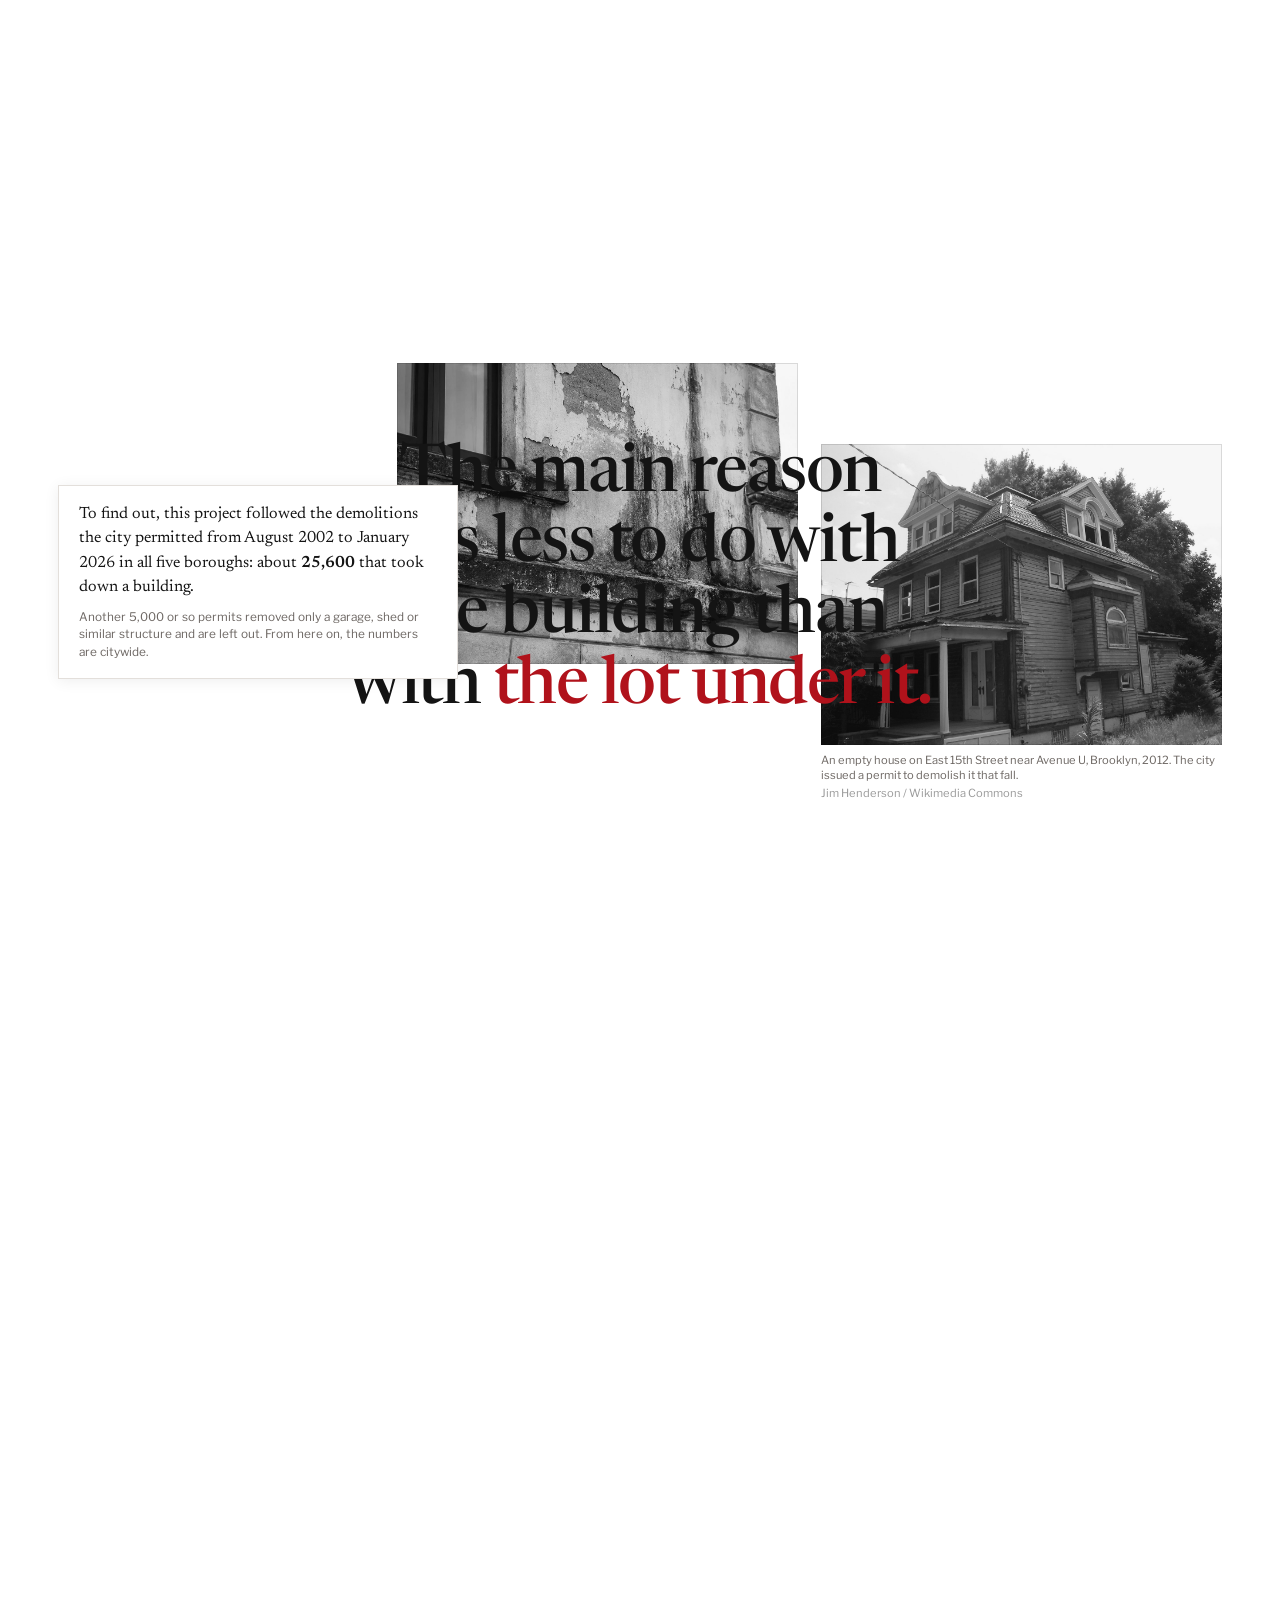
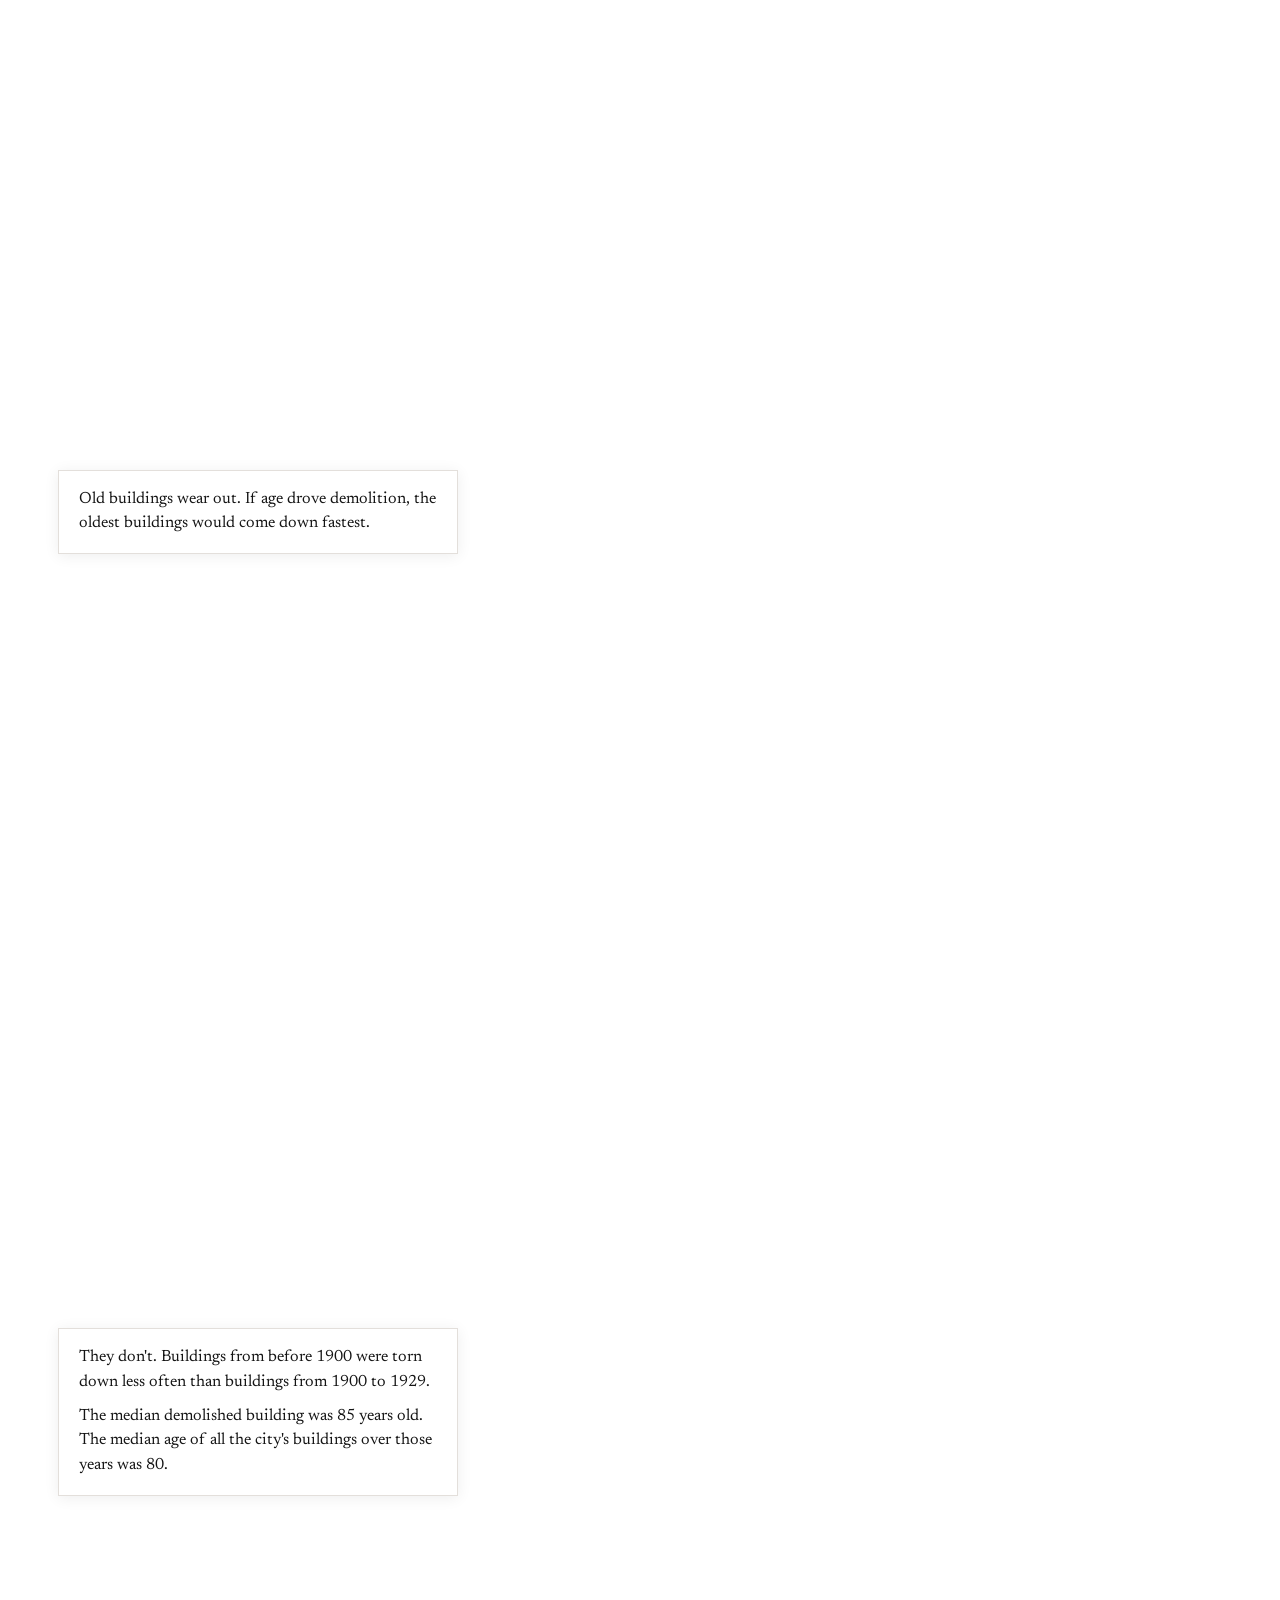
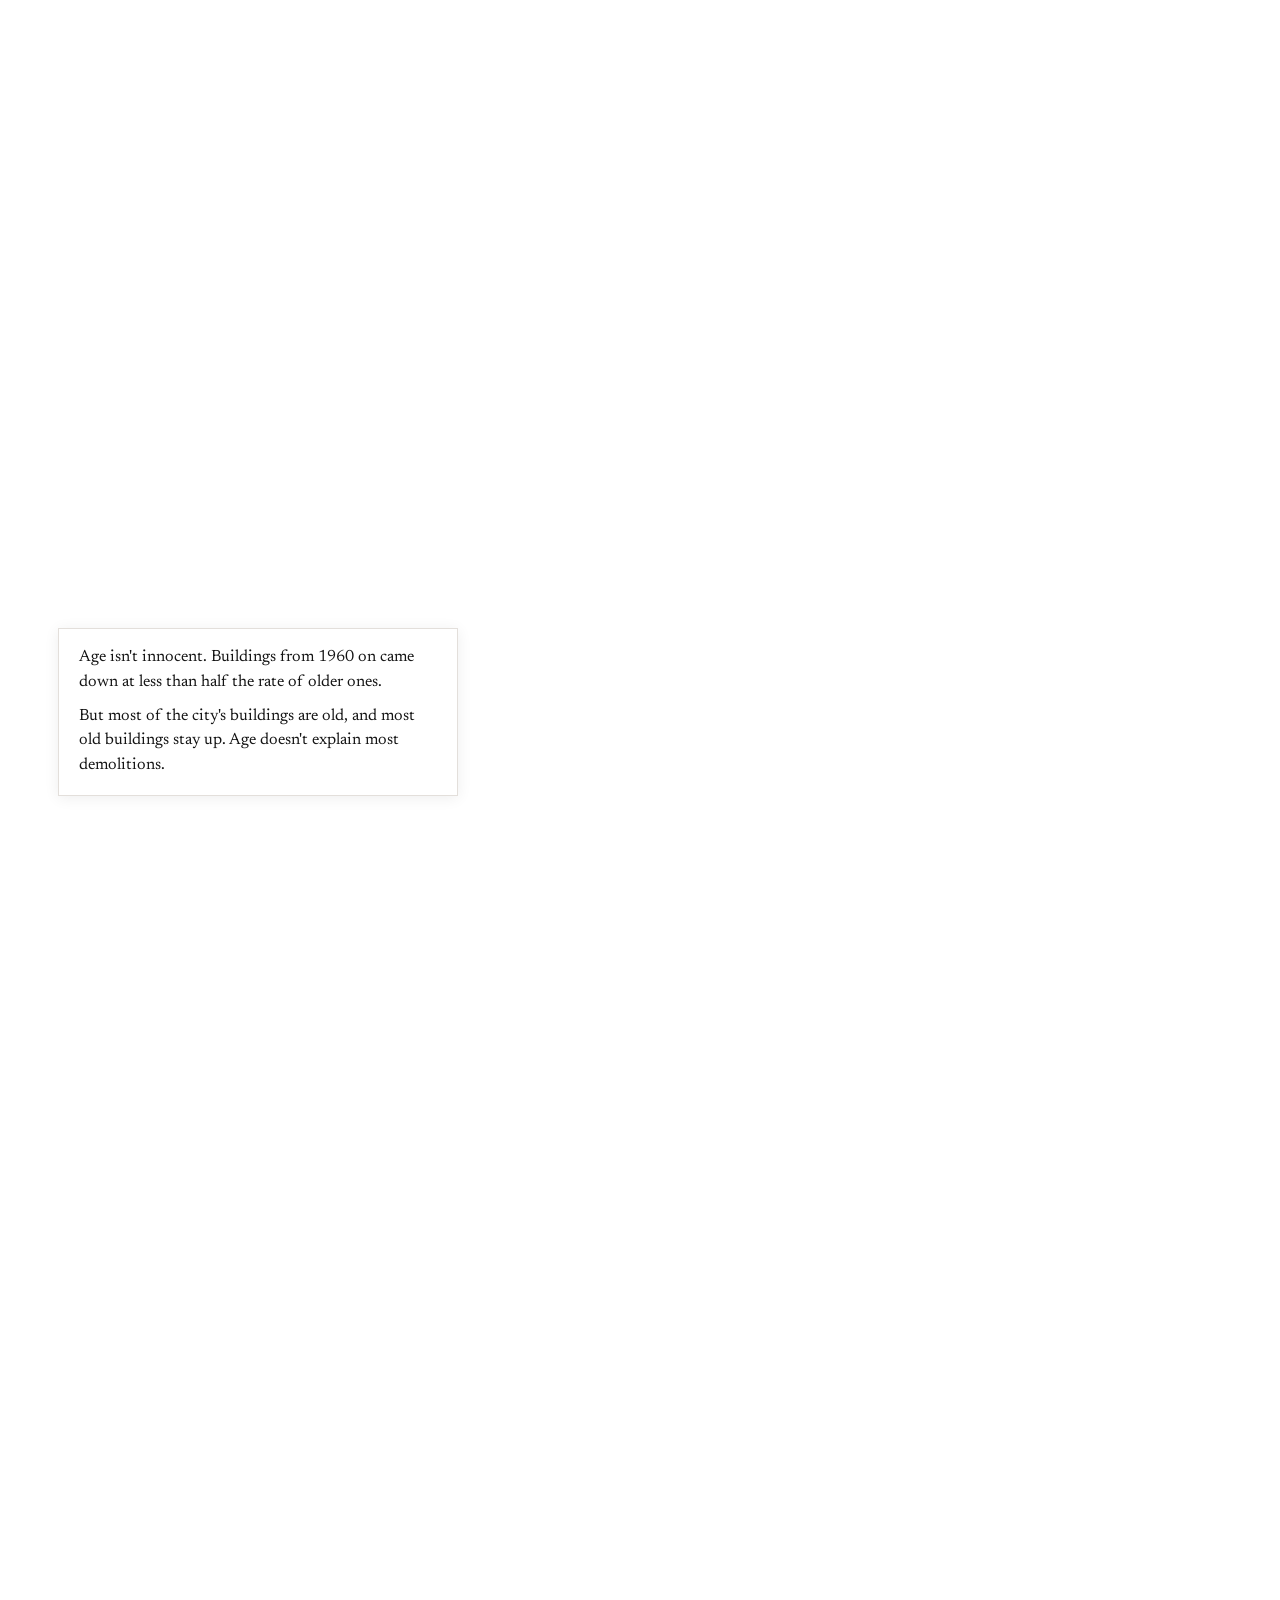
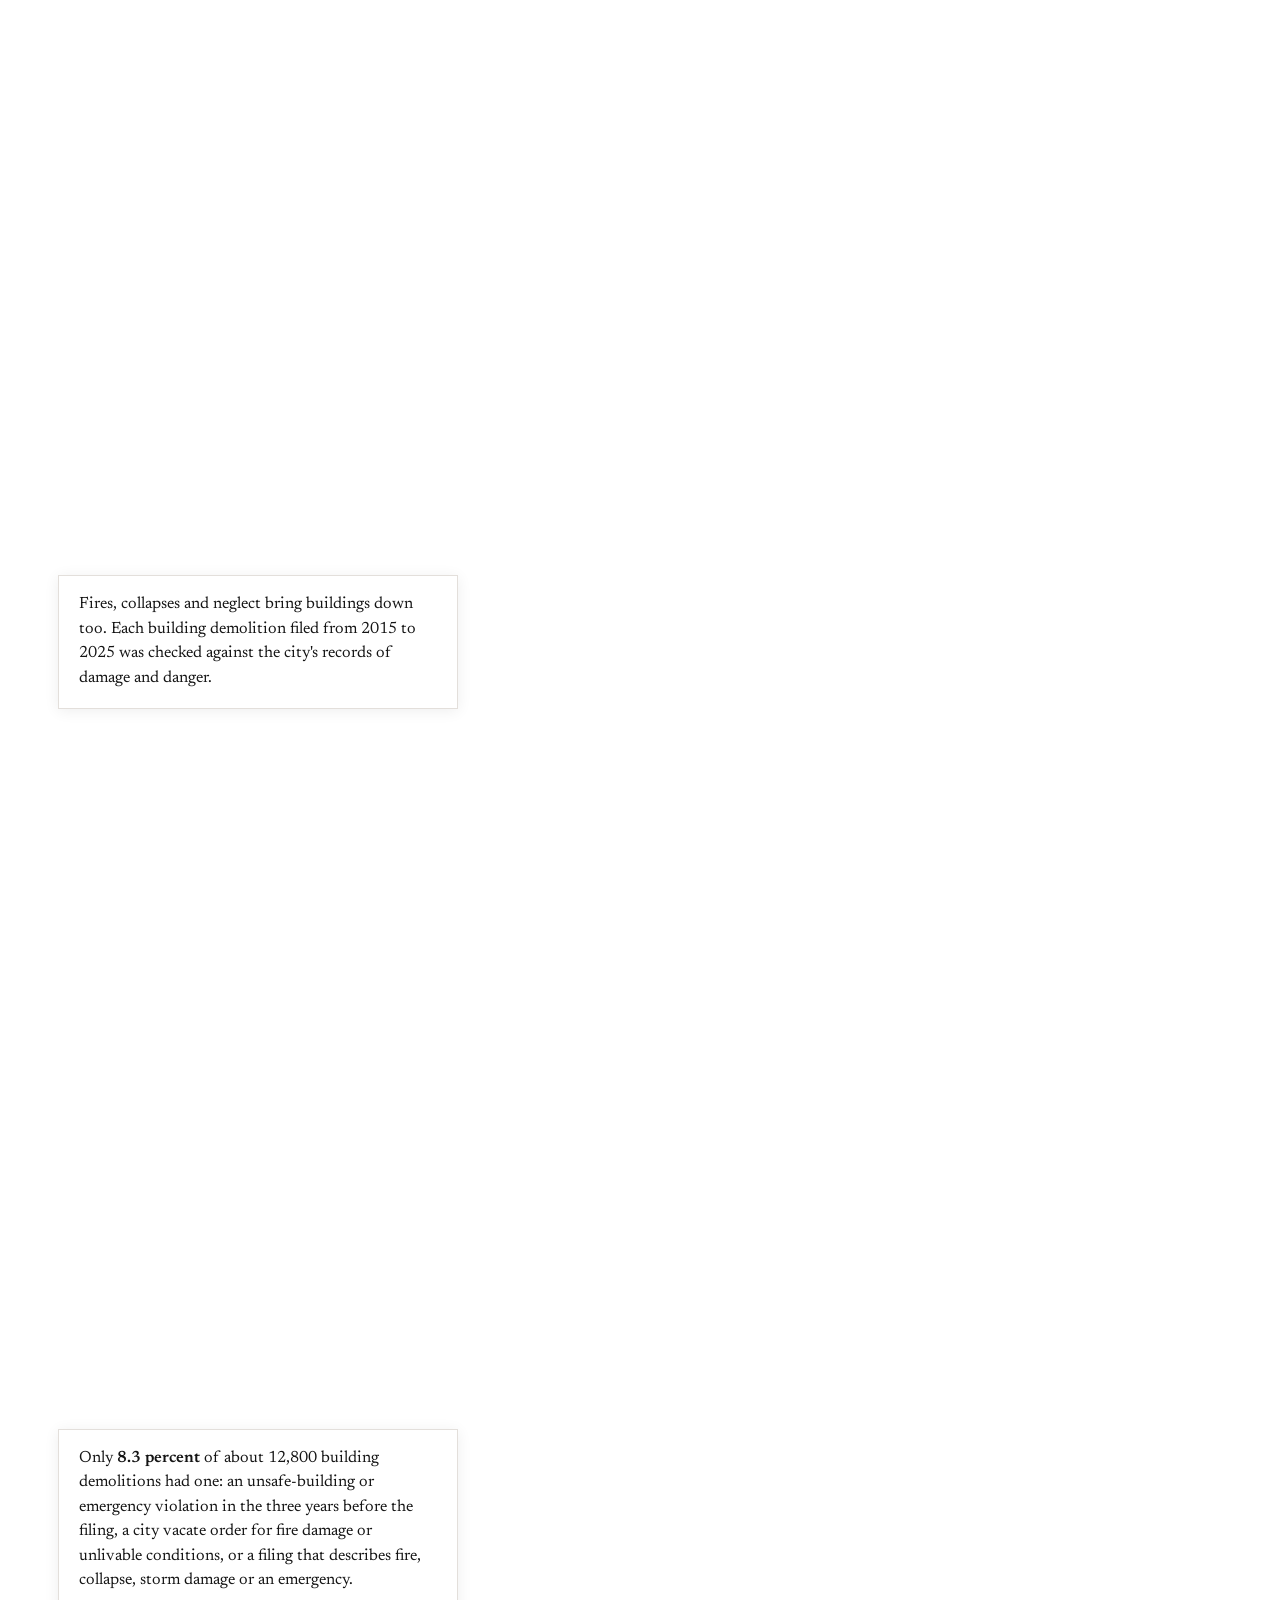
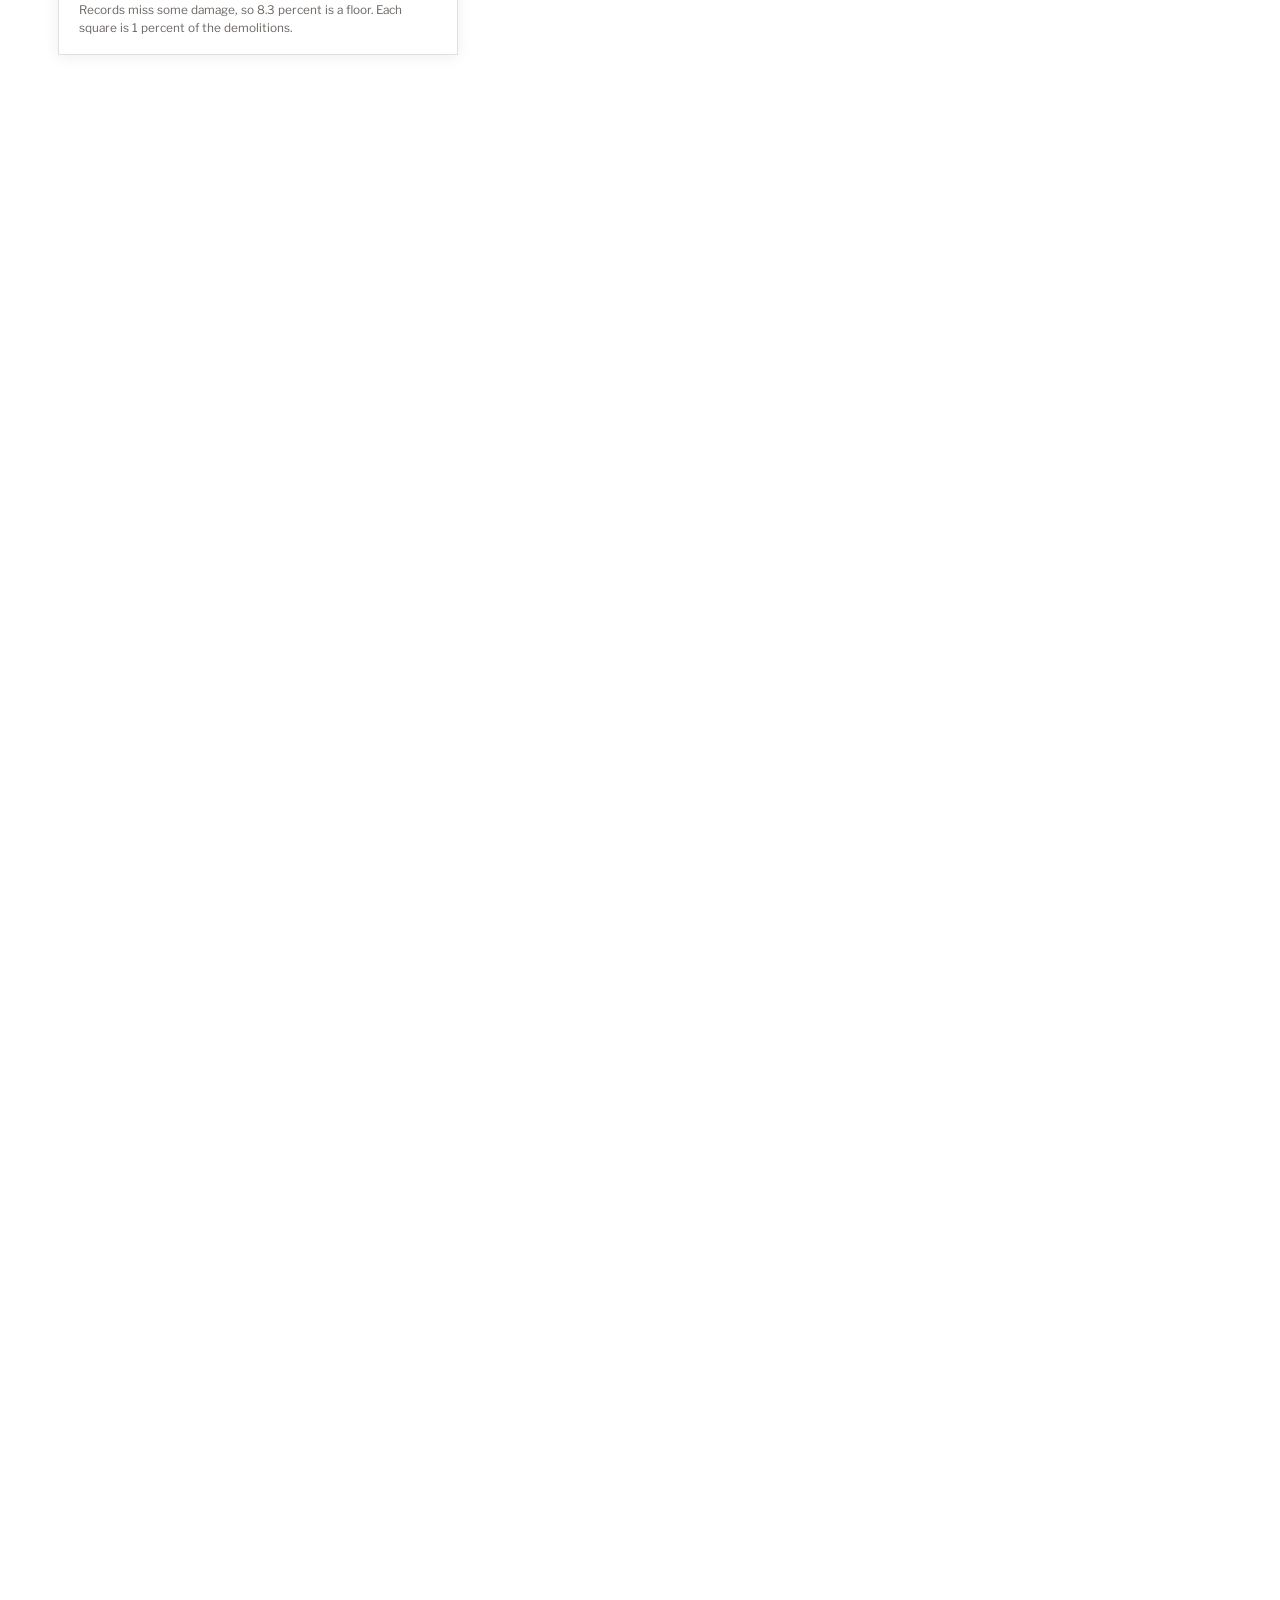
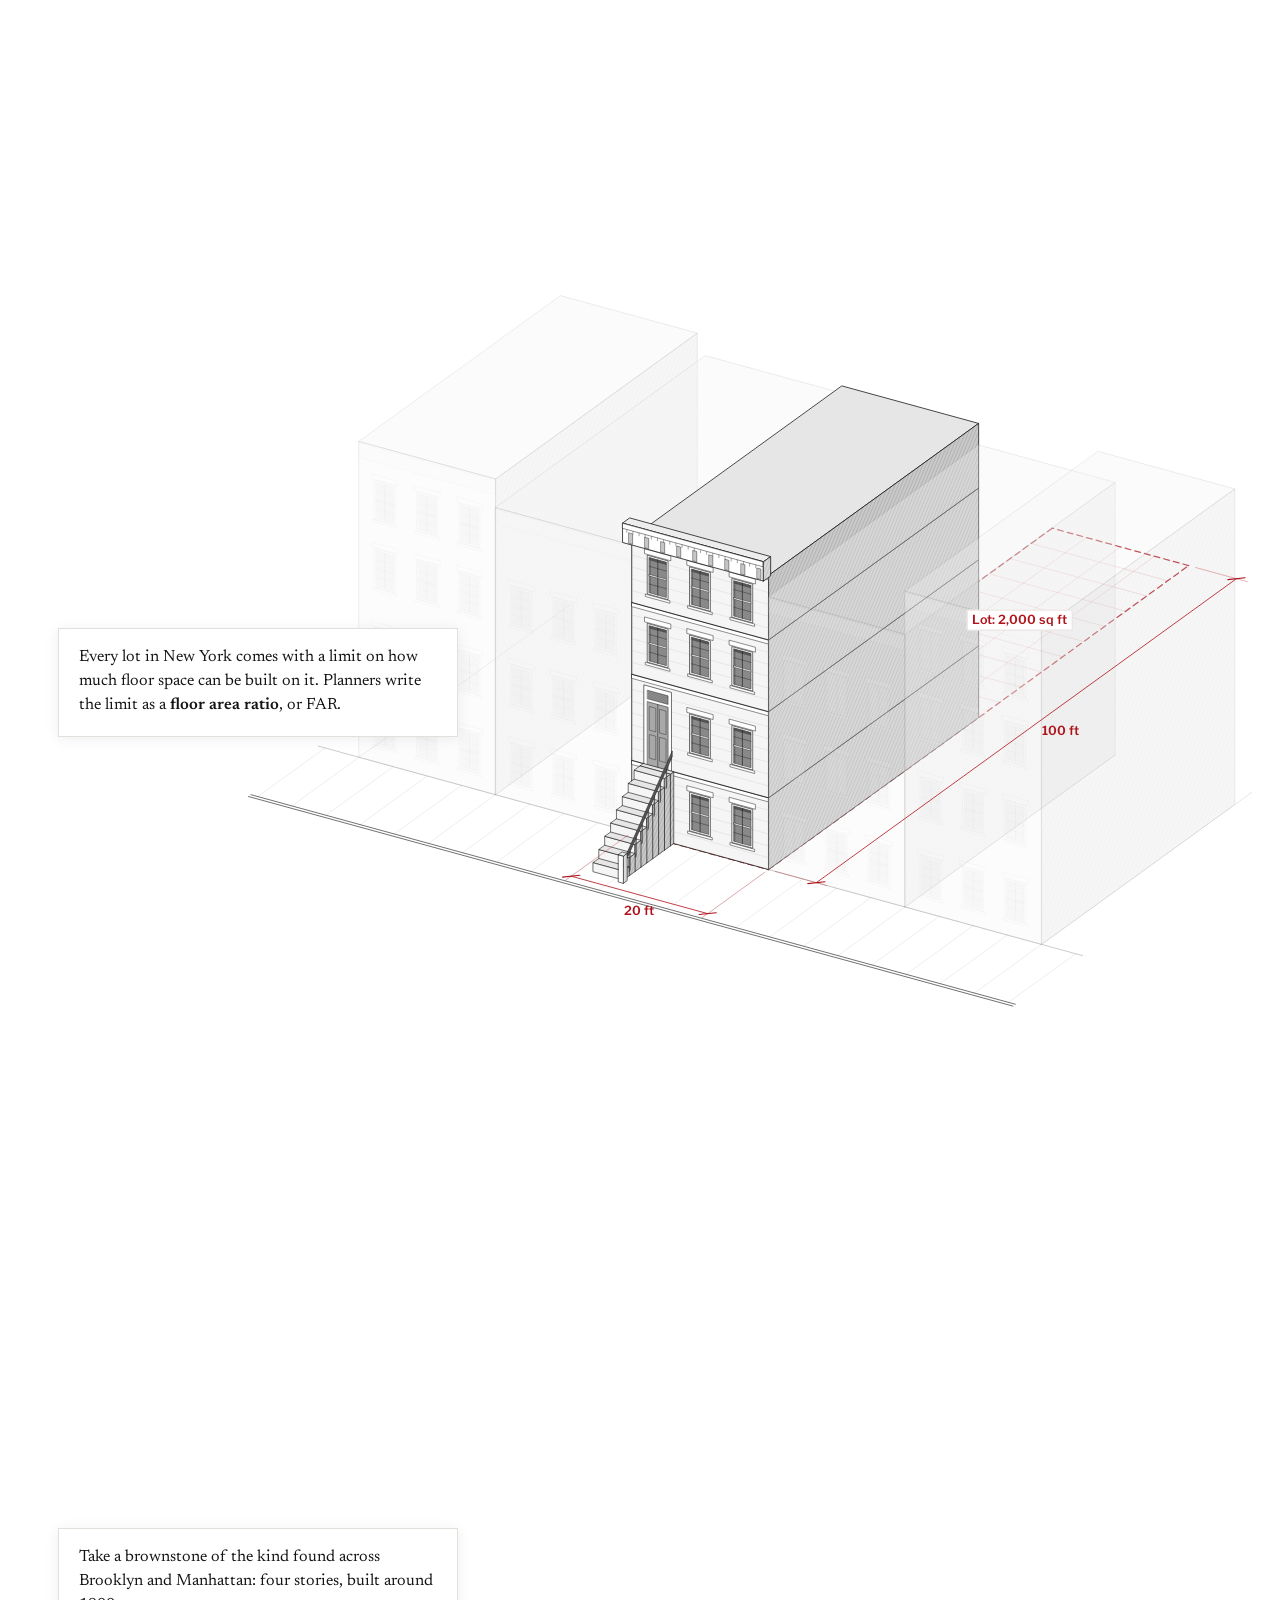
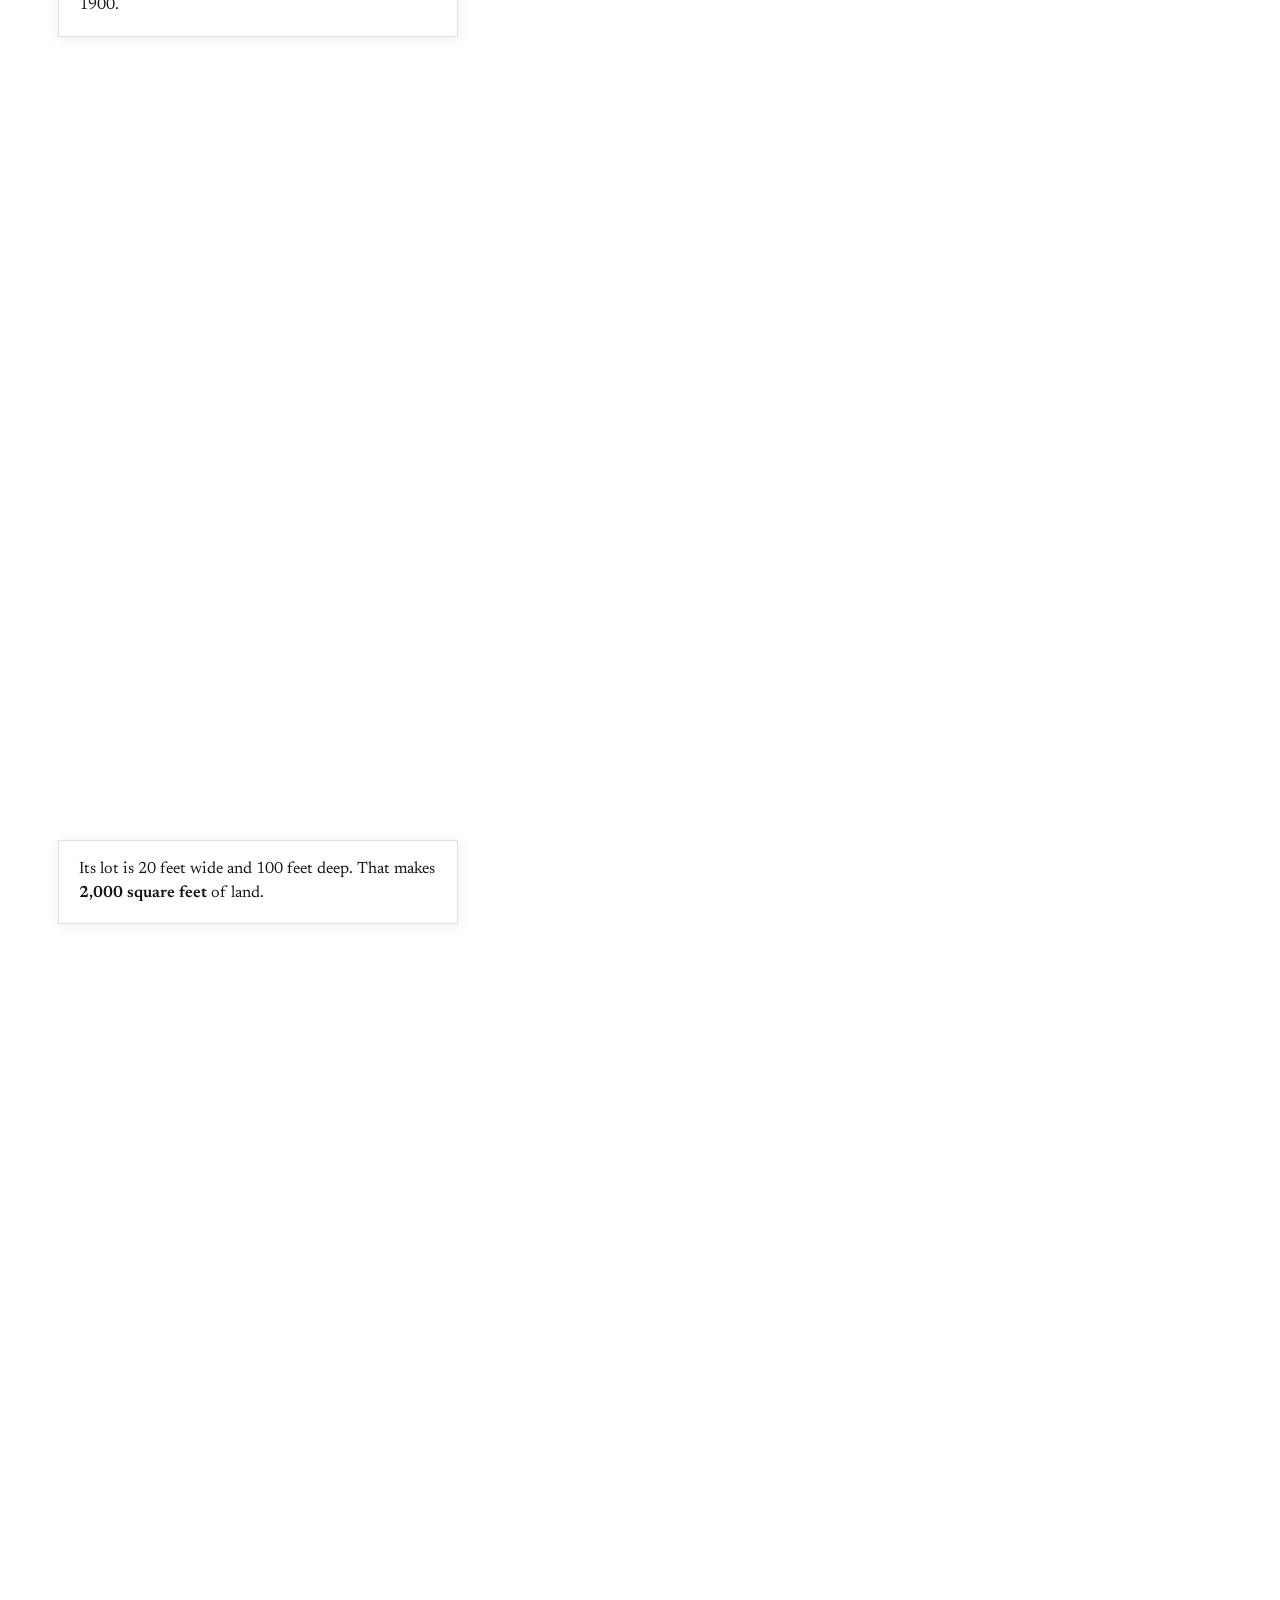
==== commit 706a5eb4: "NYC demolition story: leave out garage and shed permits Count building demolitions only (about 25,60" ====
--- a/nyc-demolition/index.html
+++ b/nyc-demolition/index.html
@@ -235,14 +235,14 @@
     <div class="reveal" id="reveal"><h2>The main reason has less to do with the building than with <em>the lot under it.</em></h2></div>
   </div>
   <div class="steps">
-    <div class="step"><div class="card"><p>To find out, this project followed the full demolitions the city permitted from August 2002 to January 2026 in all five boroughs: <b class="num">30,540</b> of them on lots with a building on record.</p><p class="note">From here on, the numbers are citywide.</p></div></div>
+    <div class="step"><div class="card"><p>To find out, this project followed the demolitions the city permitted from August 2002 to January 2026 in all five boroughs: about <b class="num">25,600</b> that took down a building.</p><p class="note">Another 5,000 or so permits removed only a garage, shed or similar structure and are left out. From here on, the numbers are citywide.</p></div></div>
     <div class="step short"><div class="marker"></div></div>
     <div class="step"><div class="card"><p>Old buildings wear out. If age drove demolition, the oldest buildings would come down fastest.</p></div></div>
     <div class="step"><div class="card"><p>They don't. Buildings from before 1900 were torn down less often than buildings from 1900 to 1929.</p><p>The median demolished building was 85 years old. The median age of all the city's buildings over those years was 80.</p></div></div>
     <div class="step"><div class="card"><p>Age isn't innocent. Buildings from 1960 on came down at less than half the rate of older ones.</p><p>But most of the city's buildings are old, and most old buildings stay up. Age doesn't explain most demolitions.</p></div></div>
     <div class="step short"><div class="marker"></div></div>
-    <div class="step"><div class="card"><p>Fires, collapses and neglect bring buildings down too. Each full demolition filed from 2015 to 2025 was checked against the city's records of damage and danger.</p></div></div>
-    <div class="step"><div class="card"><p>Only <b>7.7 percent</b> of <span class="num">16,809</span> demolitions had one: an unsafe-building or emergency violation in the three years before the filing, a city vacate order for fire damage or unlivable conditions, or a filing that describes fire, collapse, storm damage or an emergency.</p><p class="note">Records miss some damage, so 7.7 percent is a floor. Each square is 1 percent of the demolitions.</p></div></div>
+    <div class="step"><div class="card"><p>Fires, collapses and neglect bring buildings down too. Each building demolition filed from 2015 to 2025 was checked against the city's records of damage and danger.</p></div></div>
+    <div class="step"><div class="card"><p>Only <b>8.3 percent</b> of about <span class="num">12,800</span> building demolitions had one: an unsafe-building or emergency violation in the three years before the filing, a city vacate order for fire damage or unlivable conditions, or a filing that describes fire, collapse, storm damage or an emergency.</p><p class="note">Records miss some damage, so 8.3 percent is a floor. Each square is 1 percent of the demolitions.</p></div></div>
     <div class="step"><div class="marker"></div></div>
     <div class="step tail"><div class="marker"></div></div>
   </div>
@@ -283,8 +283,8 @@
   <div class="steps">
     <div class="step"><div class="card"><p>Back to the evidence. Here are the demolition rates by building age again.</p></div></div>
     <div class="step"><div class="card"><p>Now the same rate, grouped by how much of its allowed floor area each lot was using, on the same scale.</p></div></div>
-    <div class="step"><div class="card"><p>Lots using less than a quarter of their allowance came down <b>41 times</b> as often as lots at or past their limit.</p><p>Compared with lots of similar age, size, use, borough and landmark status, the odds were still about <b>18 times</b> higher.</p></div></div>
-    <div class="step"><div class="card"><p>The new buildings constructed after a demolition fit the pattern. Whether a demolished lot had been using a fifth of its allowance or three-quarters of it, the median building that replaced it used <b>all of it</b>.</p><p class="note">Among demolished lots with a new building on record a few years later (46 percent). About 20 percent had been merged into larger lots, 17 percent were still empty, and 16 percent still showed a building from before the demolition filing.</p></div></div>
+    <div class="step"><div class="card"><p>Lots using less than a quarter of their allowance came down about <b>55 times</b> as often as lots at or past their limit.</p><p>Compared with lots of similar age, size, use, borough and landmark status, the odds were still about <b>25 times</b> higher.</p></div></div>
+    <div class="step"><div class="card"><p>The new buildings constructed after a demolition fit the pattern. Whether a demolished lot had been using a fifth of its allowance or three-quarters of it, the median building that replaced it used <b>all of it</b>.</p><p class="note">Among demolished lots with a new building on record a few years later (51 percent). About 23 percent had been merged into larger lots, 19 percent were still empty, and 6 percent still showed a building from before the demolition filing.</p></div></div>
     <div class="step tail"><div class="marker"></div></div>
   </div>
 </section>
@@ -298,7 +298,7 @@
     <div class="step"><div class="card"><p>The limits are set by the city, and the city changes them. Rezonings adopted from 2003 to 2007 alone covered about <b>188,000 lots</b>: 14 percent got a higher limit and 23 percent a lower one.</p></div></div>
     <div class="step"><div class="card"><p>When a lot's limit went up, demolitions there rose about <b>2.2 times</b> as fast as on lots the city left alone. The pattern held in each of six rounds of rezoning between 2006 and 2024.</p><p class="note">95 percent interval: about 1.9 to 2.5. Each round compares a three-year period before a rezoning with one after it.</p></div></div>
     <div class="step"><div class="card"><p>When the limit went down, the demolition rate fell to <b>0.68 times</b> that of lots left alone.</p><p class="note">Two cautions: the city tends to raise limits where it already expects growth, and to lower them after waves of teardowns. Both can make the effects look larger.</p></div></div>
-    <div class="step"><div class="card"><p>In December 2024 the City Council adopted City of Yes for Housing Opportunity. Between the city's 2024 and 2026 lot records, about <b>541,000</b> lots with buildings got a higher limit, most of them through it.</p><p>If past patterns hold, this project's model expects about <b>4,300</b> demolitions over three years under the new limits, against about 2,500 under the old ones. The rules are too new to test.</p></div></div>
+    <div class="step"><div class="card"><p>In December 2024 the City Council adopted City of Yes for Housing Opportunity. Between the city's 2024 and 2026 lot records, about <b>541,000</b> lots with buildings got a higher limit, most of them through it.</p><p>If past patterns hold, this project's model expects about <b>3,500</b> building demolitions over three years under the new limits, against about 2,100 under the old ones. The rules are too new to test.</p></div></div>
     <div class="step tail"><div class="marker"></div></div>
   </div>
 </section>
@@ -309,7 +309,7 @@
     <div class="kicker">Every lot in the city</div>
     <h2 id="lk-title">Which lots look like the ones that came down?</h2>
     <p>Each of the <span class="num">804,166</span> lots with a building in the five boroughs is scored by how closely it resembles lots demolished in the past. Unused floor area carries the most weight; age, size, use, borough, landmark status and recent rezonings adjust it.</p>
-    <p>The score uses the limits in force before City of Yes, the version that could be tested. A version trained on demolitions from 2008 to 2020 put <b>60 percent</b> of the 2020–23 demolitions, which it had never seen, in the riskiest tenth of lots (a risk rank of 90 or higher). Since January 2024, demolition has been filed for <span class="num">2,555</span> scored lots; 47 percent were in that tenth.</p>
+    <p>The score uses the limits in force before City of Yes, the version that could be tested. A version trained on demolitions from 2008 to 2020 put <b>67 percent</b> of the buildings demolished in 2020–23, which it had never seen, in the riskiest tenth of lots (a risk rank of 90 or higher). Since January 2024, demolition has been filed for <span class="num">2,555</span> scored lots; 48 percent were in that tenth.</p>
     <p class="note sans" style="font-size:.8rem;color:var(--mute)">Each lot gets a risk rank from 0 to 99: 99 means it looks most like the lots that were demolished, 0 the least. The score is built only from the city's lot and zoning records. It has no information about who owns a lot, whether it has been sold or how the building is holding up, so it is not a forecast for any one building.</p>
   </div>
   <div class="lk-grid">
@@ -344,14 +344,16 @@
     <p>Standing buildings are the city's building footprints (main buildings; detached garages and sheds left out). The number that have stood since 1889 adds the 1889 count of every building on the island to the new buildings planned or filed each year after: an 1898 real-estate history for 1889–1899, the Office for Metropolitan History's index of new-building applications for 1900–1986, and Department of Buildings permits for 1989–2026. Demolished = everything that stood minus what stands. Applications are not completions, so the share standing is an estimate; reasonable choices for the 1890s give 26 to 29 percent.</p>
     <h3>Demolitions, 2002–2026, citywide</h3>
     <p>Full demolitions from Department of Buildings job filings (BIS and DOB NOW) with a permit, matched by tax lot to the PLUTO lot file released about six months into each three-year window (eight releases, 2003 to 2024; the last window runs two and a half years, to January 2026). About 8 percent of permitted demolitions are left out because the lot could not be matched to a lot record with a building and a zoning limit; in the two latest windows, most of these lots already showed no building. Age is the year built on record, which is often rounded. FAR use is the lot's built floor area divided by the largest residential or commercial floor area its zoning allowed at the time.</p>
+    <h3>Garages and sheds</h3>
+    <p>Some permitted full demolitions remove only a detached garage, shed, kiosk or similar structure and leave the main building standing. Filings in the older BIS system from 2008 to 2023 describe the job: on 17 percent of demolished lots with a description, every permit was for such a structure (25 percent on one- and two-family lots). For filings without a description, the chance was estimated from the lot's building type, lot size, age, height and borough, and from whether the old building still appeared on the next lot record (left out for the latest window, whose lot record came too soon after). On lots with a description, the estimate matched closely: a cross-validated AUC of 0.89, with predicted and actual shares both 18 percent. Every count, rate, share and model result here weights each demolition by its estimated chance of having removed a building: about 25,600 of the 30,540 permitted demolitions, between roughly 24,800 and 26,400 depending on the estimate.</p>
     <h3>What replaced them</h3>
-    <p>For each demolished lot, the lot record released about three to six and a half years after the demolition was filed (demolitions filed through July 2023). Of 28,409 demolitions with a later record, 46 percent had a building built after the demolition period began, 20 percent had been merged into a larger lot, 17 percent were still empty, and 16 percent still showed a building with an earlier year built, about half of them with the same floor area as before; 1 percent had no year built on record. For the lots with a new building, the share of the allowance in use is built floor area divided by the larger of the residential or commercial limit: before, under the limit at the time of the demolition; after, under the limit on record when the new building appeared (it had changed on 25 percent of lots). Measured against the earlier limit, the medians after are 105 to 117 percent. Shares above 100 percent mostly reflect zoning bonuses and community-facility allowances, which the limit used here leaves out.</p>
+    <p>For each demolished lot, the lot record released about three to six and a half years after the demolition was filed (demolitions filed through July 2023). Of an estimated 23,800 building demolitions with a later record, 51 percent had a building built after the demolition period began, 23 percent had been merged into a larger lot, 19 percent were still empty, and 6 percent still showed a building with an earlier year built, about half of them with the same floor area as before; 1 percent had no year built on record. For the lots with a new building, the share of the allowance in use is built floor area divided by the larger of the residential or commercial limit: before, under the limit at the time of the demolition; after, under the limit on record when the new building appeared (it had changed on 25 percent of lots). Measured against the earlier limit, the medians after are 105 to 118 percent. Shares above 100 percent mostly reflect zoning bonuses and community-facility allowances, which the limit used here leaves out.</p>
     <h3>Damage</h3>
-    <p>Permitted full demolitions filed 2015–2025, checked against DOB unsafe-building, emergency and structurally compromised violations issued up to three years before the filing (and 30 days after), HPD vacate orders for fire damage or habitability, and filing descriptions naming fire, collapse, storm damage or an emergency.</p>
+    <p>Permitted building demolitions filed 2015–2025 (garage and shed permits weighted out as described above), checked against DOB unsafe-building, emergency and structurally compromised violations issued up to three years before the filing (and 30 days after), HPD vacate orders for fire damage or habitability, and filing descriptions naming fire, collapse, storm damage or an emergency.</p>
     <h3>The model</h3>
-    <p>A weighted case-control logistic regression: all demolished lots and a 2 percent sample of the rest, weighted back to the full count. The rezoning test is a difference-in-differences: for lots with no zoning change in the previous round, it compares the change in demolition rates on rezoned lots with the change on lots left alone.</p>
+    <p>A weighted case-control logistic regression: all demolished lots and a 2 percent sample of the rest, weighted back to the full count. The rezoning test is a difference-in-differences: for lots with no zoning change in the previous round, it compares the change in demolition rates on rezoned lots with the change on lots left alone. It counts every permitted full demolition, garages and sheds included. Those make up about 7 percent of demolitions on upzoned lots and 17 percent elsewhere, so leaving them out would likely raise the 2.2 figure somewhat, to as much as about 2.5.</p>
     <h3>The scores</h3>
-    <p>The score uses only the city's lot, zoning and demolition records; it has no information about owners, sales or building condition. The risk rank is the lot's percentile among all scored lots, from 0 to 99. Each lot's score comes from the same model refit on demolitions filed from August 2011 to July 2023 and applied to the 2026 lot file, with the allowance as recorded in 2024. Tested out of time (trained on 2008–2020, tested on August 2020 to July 2023), it scored an AUC of 0.851, and its predictions ran about 20 percent high. The City of Yes figure applies the same model to the 2026 limits, which it was never trained on.</p>
+    <p>The score uses only the city's lot, zoning and demolition records; it has no information about owners, sales or building condition. The risk rank is the lot's percentile among all scored lots, from 0 to 99. Each lot's score comes from the same model refit on building demolitions filed from August 2011 to July 2023 and applied to the 2026 lot file, with the allowance as recorded in 2024. Tested out of time (trained on 2008–2020, tested on August 2020 to July 2023), it scored an AUC of 0.875 on building demolitions, and its predictions ran about 22 percent high. Filings since 2024 do not describe what was demolished, so the 2,555 recent filings include some garages and sheds; among those that look like building demolitions, about 52 percent were in the riskiest tenth. The City of Yes figure applies the same model to the 2026 limits, which it was never trained on.</p>
     <h3>Sources</h3>
     <ul>
       <li>NYC Open Data: <a href="https://data.cityofnewyork.us/d/5zhs-2jue">Building Footprints</a>, <a href="https://data.cityofnewyork.us/d/ic3t-wcy2">DOB Job Application Filings</a>, <a href="https://data.cityofnewyork.us/d/w9ak-ipjd">DOB NOW: Build Job Application Filings</a>, <a href="https://data.cityofnewyork.us/d/3h2n-5cm9">DOB Violations</a>, <a href="https://data.cityofnewyork.us/d/tb8q-a3ar">HPD Order to Repair/Vacate Orders</a>, <a href="https://data.cityofnewyork.us/d/gthc-hcne">Borough Boundaries</a></li>
@@ -638,8 +640,8 @@
 }
 
 /* ======================================================================= 2. SUSPECTS */
-const AGE = [['Before 1900', 5.19], ['1900–29', 6.29], ['1930–59', 4.93], ['1960–89', 2.12], ['1990 on', 1.82]];
-const FARB = [['Under 25%', 42.62], ['25–50%', 12.39], ['50–75%', 3.55], ['75–100%', 1.58], ['100%+', 1.05]];
+const AGE = [['Before 1900', 4.66], ['1900–29', 5.24], ['1930–59', 4.03], ['1960–89', 1.98], ['1990 on', 1.52]];
+const FARB = [['Under 25%', 39.34], ['25–50%', 10.76], ['50–75%', 2.76], ['75–100%', 1.07], ['100%+', 0.72]];
 (() => {
   const svg = $('#svg-sus');
   /* a suspect's title beat: kicker, name, then two photos, staggered in; all out together */
@@ -663,7 +665,7 @@
     const hiOld = seg(t, 3.05, 3.5) * (1 - seg(t, 4.02, 4.3)), hiNew = seg(t, 4.05, 4.5);
     let s = '';
     const introA = seg(t, .15, .5) * (1 - seg(t, 1.0, 1.18));
-    if (introA > 0) s += bigNumber(B, '30,540', 'permitted full demolitions on lots with a building on record, August 2002 to January 2026, all five boroughs', introA);
+    if (introA > 0) s += bigNumber(B, '25,600', 'buildings the city permitted to be demolished, August 2002 to January 2026, all five boroughs (estimated)', introA);
     if (chartA > 0) {
       const bars = AGE.map(([l, v], i) => {
         let fill = INK; let op = 1;
@@ -672,7 +674,7 @@
         if (i === 0 && hiOld > 0) fill = mix(INK, RED, hiOld);
         return { label: l, v: v * grow, fill, op, val: v.toFixed(1), vo: seg(t, 2.75, 3.0) };
       });
-      s += `<g opacity="${chartA}">` + barsSVG(B, [{ title: 'By year built', op: 1, bars }], 7, { title: 'Demolitions per 1,000 lots', sub: 'in a three-year period, 2002–2026, by when the building was built' });
+      s += `<g opacity="${chartA}">` + barsSVG(B, [{ title: 'By year built', op: 1, bars }], 7, { title: 'Building demolitions per 1,000 lots', sub: 'in a three-year period, 2002–2026, by when the building was built' });
       if (hiOld > 0) { const slot = (B.x1 - B.x0) / 5; s += `<text x="${B.x0 + slot * .32}" y="${B.y0 + 4}" font-size="13" font-weight="600" fill="${RED}" opacity="${hiOld}">Oldest, but torn down less often than 1900–29</text>`; }
       if (hiNew > 0) { const slot = (B.x1 - B.x0) / 5; s += `<text x="${B.x0 + slot * 3}" y="${B.y0 + 4}" font-size="13" font-weight="600" fill="${RED}" opacity="${hiNew}">Newer buildings are spared</text>`; }
       s += '</g>';
@@ -680,11 +682,11 @@
     const wA = seg(t, 6.26, 6.55) * (1 - seg(t, 8.02, 8.3));
     if (wA > 0) {
       const lit = seg(t, 7.05, 7.45), dim = seg(t, 7.4, 7.8);
-      const W_ = waffleSVG(B, 100, k => k < 7 ? mix(INK, RED, lit) : INK, k => (k < 7 ? 1 : 1 - .75 * dim), '', [7, .7, mix(INK, RED, lit), 1]);
+      const W_ = waffleSVG(B, 100, k => k < 8 ? mix(INK, RED, lit) : INK, k => (k < 8 ? 1 : 1 - .75 * dim), '', [8, .3, mix(INK, RED, lit), 1]);
       s += `<g opacity="${wA}">${W_.s}</g>`;
-      s += `<text x="${W_.ox}" y="${W_.oy - 14}" font-size="13" font-weight="700" fill="${INK}" opacity="${wA}">Full demolitions filed 2015–2025</text>`;
-      s += `<text x="${W_.ox}" y="${W_.oy + W_.size + 22}" font-size="12" fill="${RED}" font-weight="600" opacity="${lit * wA}">■ 7.7% with a recorded sign of damage or danger</text>`;
-      s += `<text x="${W_.ox}" y="${W_.oy + W_.size + 40}" font-size="12" fill="${MUTE}" opacity="${dim * wA}">■ 92.3% with none on record</text>`;
+      s += `<text x="${W_.ox}" y="${W_.oy - 14}" font-size="13" font-weight="700" fill="${INK}" opacity="${wA}">Building demolitions filed 2015–2025</text>`;
+      s += `<text x="${W_.ox}" y="${W_.oy + W_.size + 22}" font-size="12" fill="${RED}" font-weight="600" opacity="${lit * wA}">■ 8.3% with a recorded sign of damage or danger</text>`;
+      s += `<text x="${W_.ox}" y="${W_.oy + W_.size + 40}" font-size="12" fill="${MUTE}" opacity="${dim * wA}">■ 91.7% with none on record</text>`;
     }
     svg.innerHTML = s;
     $('#reveal').style.opacity = seg(t, 8.1, 8.6);
@@ -1019,8 +1021,8 @@
 
 /* the replacement drawing: demolished lots that were rebuilt, grouped by how much of their allowance the old building used.
    Solid = the building torn down (median share of allowance in use); red outline = its replacement (median);
-   red bracket = middle half of replacements (25th to 75th percentile). From analysis_sample.csv, 17,911 rebuilt lots. */
-const REBUILT = [['Under 25%', .169, 1.109, .88, 1.389, 3653], ['25–50%', .355, 1.133, .96, 1.383, 5478], ['50–75%', .58, 1.15, .98, 1.44, 2396], ['75–100%', .833, 1.183, .989, 1.561, 788]];
+   red bracket = middle half of replacements (25th to 75th percentile). Building demolitions only (garage and shed permits weighted out); lot counts are estimates, rounded to 10. */
+const REBUILT = [['Under 25%', .169, 1.105, .88, 1.383, 3430], ['25–50%', .356, 1.133, .96, 1.383, 5090], ['50–75%', .58, 1.15, .98, 1.44, 2240], ['75–100%', .833, 1.187, 1, 1.567, 720]];
 function drawReplacement(cv, a, grow, la, B) {
   const ctx = cv.getContext('2d'), W = cv.clientWidth, H = cv.clientHeight, dpr = dprOf();
   if (cv.width !== Math.round(W * dpr) || cv.height !== Math.round(H * dpr)) { cv.width = Math.round(W * dpr); cv.height = Math.round(H * dpr); }
@@ -1103,11 +1105,11 @@
       const groups = [{ title: 'By year built', op: 1, bars: ageBars }];
       if (farIn > 0) groups.push({ title: 'By share of allowed floor area in use', op: farIn, bars: farBars });
       else groups.push({ title: '', op: 0, bars: FARB.map(([l]) => ({ label: l, v: 0, op: 0 })) });
-      s += `<g opacity="${chartA}">` + barsSVG(B, groups, ymax, { title: 'Demolitions per 1,000 lots', sub: 'in a three-year period, 2002–2026' });
+      s += `<g opacity="${chartA}">` + barsSVG(B, groups, ymax, { title: 'Building demolitions per 1,000 lots', sub: 'in a three-year period, 2002–2026' });
       if (hi > 0) {
         const nb = 10, gap = 1.4, slot = (B.x1 - B.x0) / (nb + gap);
         const x = B.x0 + slot * (5 + gap) + slot * .64 + 10; const y = B.y1 - (B.y1 - B.y0) * FARB[0][1] / ymax;
-        s += `<text x="${x}" y="${y + 18}" font-size="14" font-weight="700" fill="${RED}" opacity="${hi}">41 times the rate</text><text x="${x}" y="${y + 36}" font-size="12" fill="${INK}" opacity="${hi}">of lots at their limit</text>`;
+        s += `<text x="${x}" y="${y + 18}" font-size="14" font-weight="700" fill="${RED}" opacity="${hi}">55 times the rate</text><text x="${x}" y="${y + 36}" font-size="12" fill="${INK}" opacity="${hi}">of lots at their limit</text>`;
       }
       s += '</g>';
     }
@@ -1134,9 +1136,9 @@
     if (introA > 0) s += bigNumber(B, '188,000', 'lots covered by rezonings the city adopted from 2003 to 2007', introA);
     const cA = seg(t, 3.05, 3.4), cg = ease(seg(t, 3.15, 3.75));
     if (cA > 0) {
-      const bars = [{ label: 'Old limits', v: 2547, fill: INK, op: 1, val: '2,547', vo: 1 }, { label: 'City of Yes limits', v: 4297 * cg, fill: RED, op: 1, fo: .35, dash: true, val: '4,297 (untested)', vo: seg(t, 3.6, 3.85) }];
+      const bars = [{ label: 'Old limits', v: 2101, fill: INK, op: 1, val: '2,101', vo: 1 }, { label: 'City of Yes limits', v: 3465 * cg, fill: RED, op: 1, fo: .35, dash: true, val: '3,465 (untested)', vo: seg(t, 3.6, 3.85) }];
       const B2 = Object.assign({}, B, B.wide ? { x0: B.x0 + (B.x1 - B.x0) * .18, x1: B.x1 - (B.x1 - B.x0) * .18 } : {});
-      s += `<g opacity="${cA}">` + barsSVG(B2, [{ title: '', op: 1, bars }], 5000, { title: 'Demolitions the model expects over three years', sub: 'same model, old and new zoning limits; the new version is untested' }) + '</g>';
+      s += `<g opacity="${cA}">` + barsSVG(B2, [{ title: '', op: 1, bars }], 5000, { title: 'Building demolitions the model expects over three years', sub: 'same model, old and new zoning limits; the new version is untested' }) + '</g>';
     }
     s += `<g opacity="${axA}">`;
     s += `<text x="${x0}" y="${y0 - 34}" font-size="13" font-weight="700" fill="${INK}">Change in demolition rate after a rezoning</text>`;
